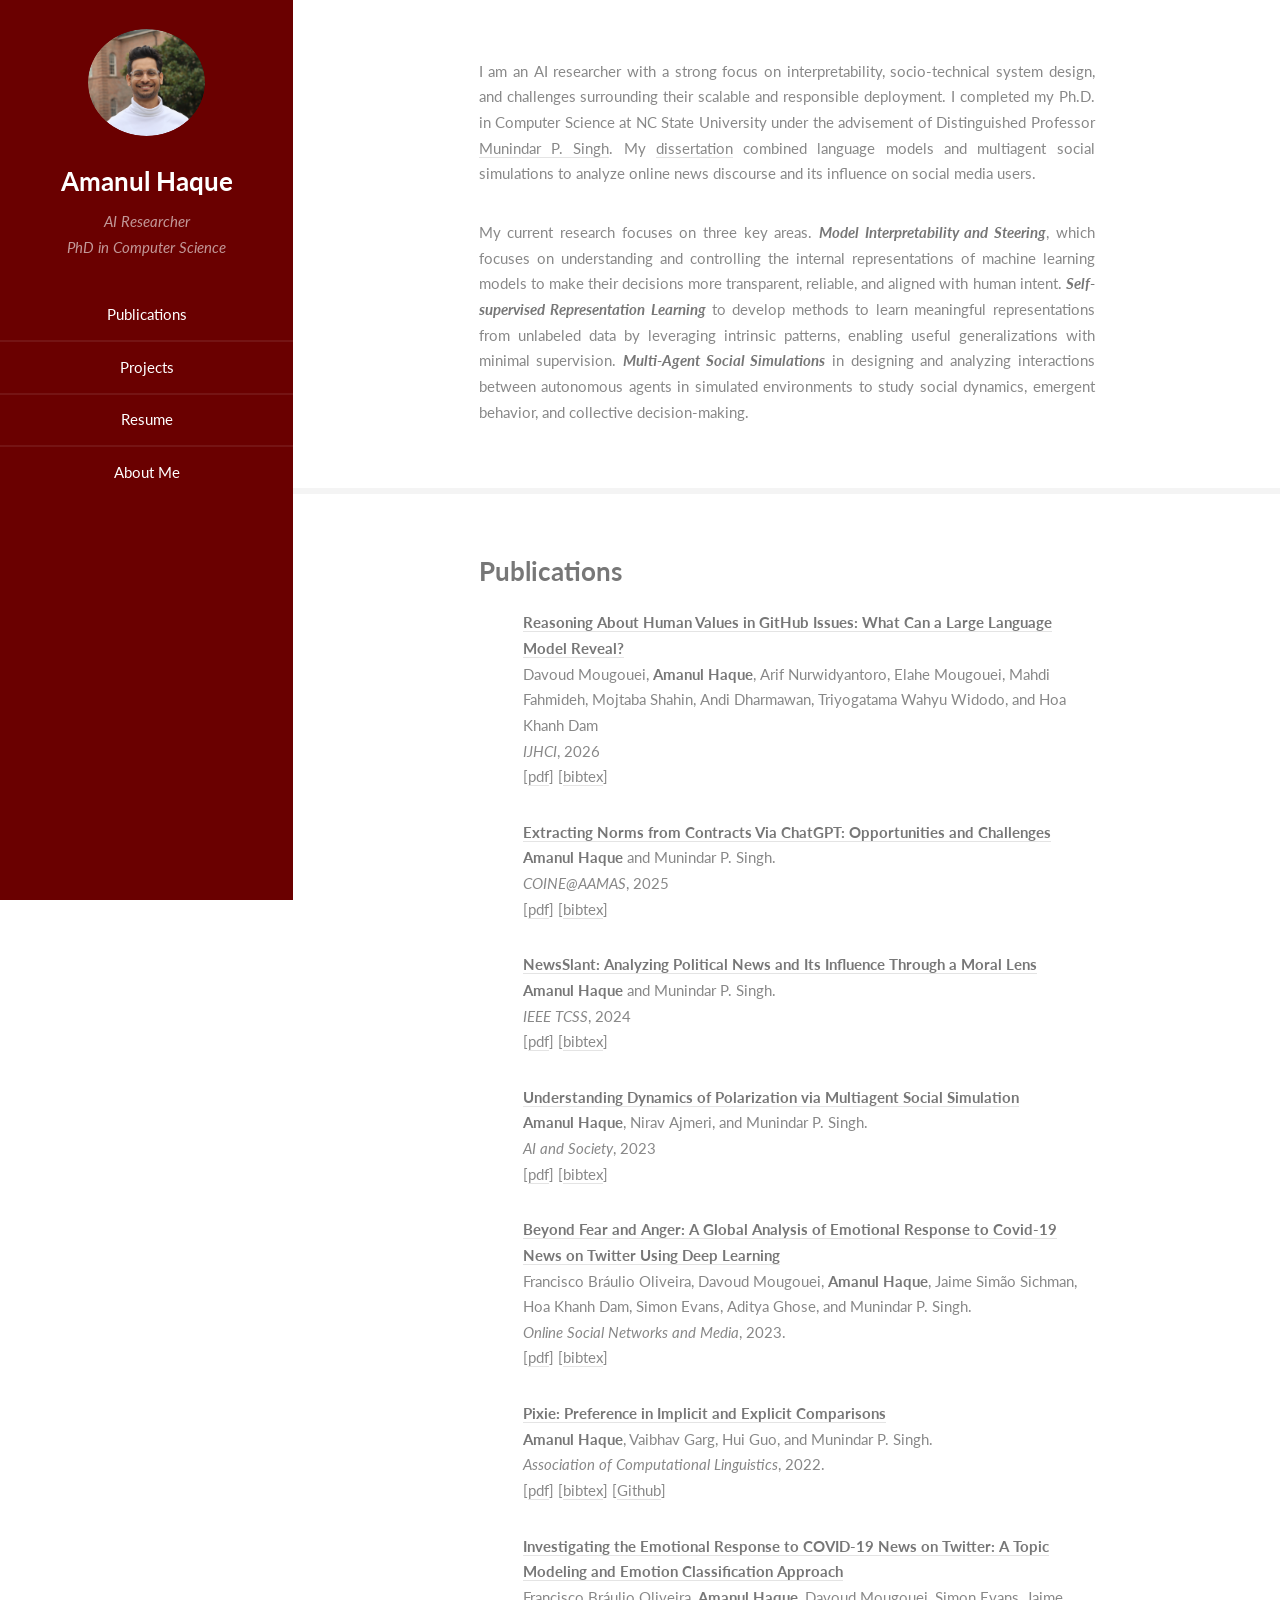
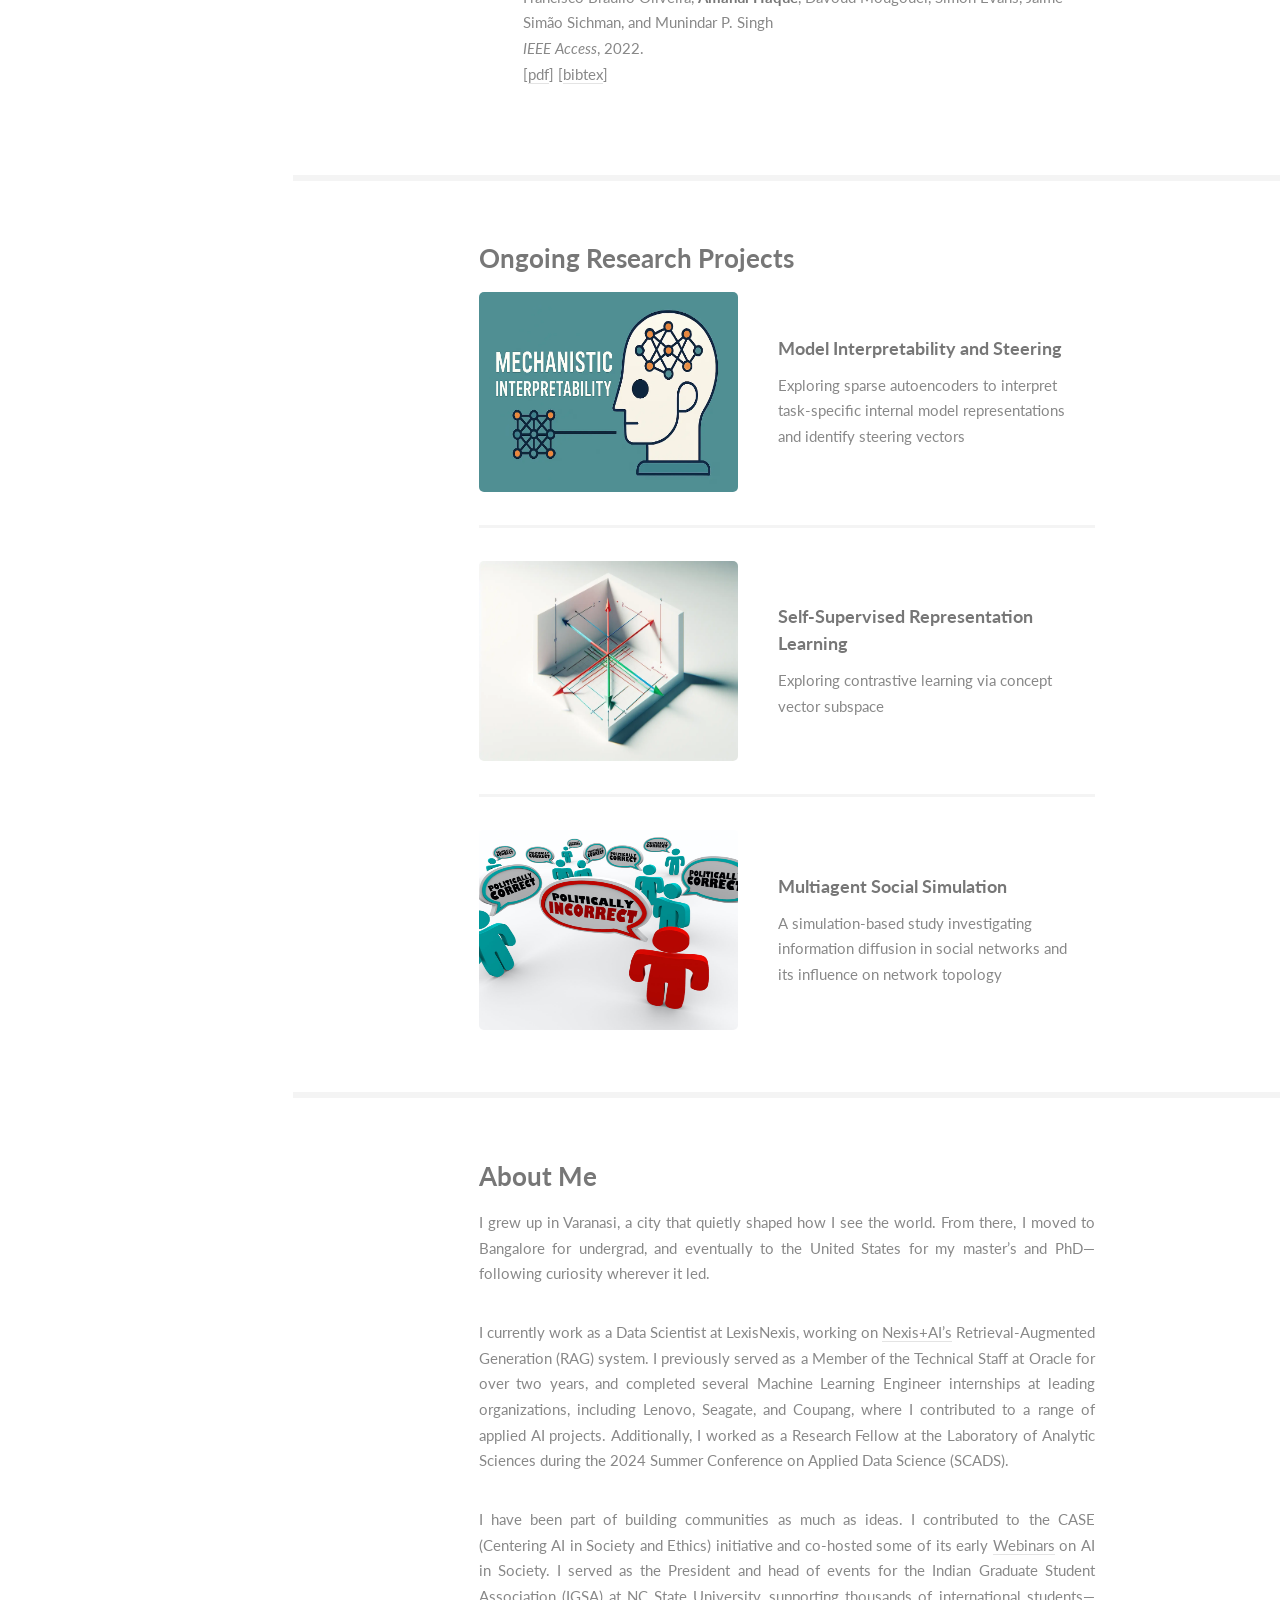
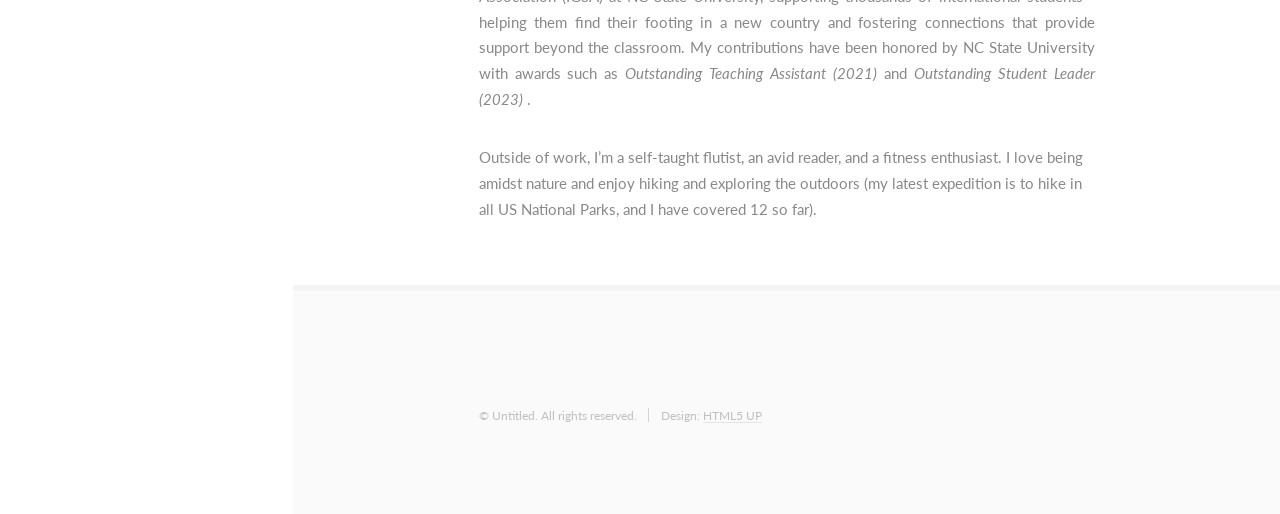
==== index.html @ 48d35026 "Update index.html" ====
<!DOCTYPE HTML>
<!--
	Read Only by HTML5 UP
	html5up.net | @ajlkn
	Free for personal and commercial use under the CCA 3.0 license (html5up.net/license)
-->
<html>
	<head>
		<title>Amanul Haque</title>
		<meta charset="utf-8" />
		<meta name="viewport" content="width=device-width, initial-scale=1" />
		<!-- Font Awesome for icons -->
		<!--[if lte IE 8]><script src="assets/js/ie/html5shiv.js"></script><![endif]-->
		<link rel="stylesheet" href="styles/main.css" />
		
		<!--[if lte IE 8]><link rel="stylesheet" href="assets/css/ie8.css" /><![endif]-->
		<!-- Global Site Tag (gtag.js) - Google Analytics -->
		<script async src="https://www.googletagmanager.com/gtag/js?id=UA-106821624-1"></script>
		<script>
		  window.dataLayer = window.dataLayer || [];
		  function gtag(){dataLayer.push(arguments)};
		  gtag('js', new Date());

		  gtag('config', 'UA-106821624-1');
		</script>
	</head>
	<body>

		<!-- Header -->
			<section id="header">
				<header>
					<span class="image avatar"><img src="./images/Amanul.png" alt=""/></span>
					<h1 id="logo"><a href="#">Amanul Haque</a></h1>
					<p>AI Researcher</br>PhD in Computer Science</p>
				</header>
				<nav id="nav">
					<ul>
						<!-- <li><a href="#pubs">research_interests</a></li> -->
						<li><a href="#pubs">Publications</a></li>
						<li><a href="#projects">Projects</a></li>
						<li><a href="files/Amanul_Haque_Resume.pdf">Resume</a></li>
						<li><a href="#about">About Me</a></li>
					</ul>
				</nav>
				<footer>
					<ul class="icons">
						<!-- <li><a href="#" class="icon fa-twitter"><span class="label">Twitter</span></a></li>
						<li><a href="#" class="icon fa-facebook"><span class="label">Facebook</span></a></li> -->
						<li><a href="https://www.linkedin.com/in/amanul-haque" class="icon fa-linkedin-square" target="_blank"><span class="label">LinkedIn</span></a></li>
						<li><a href="https://github.com/ahaque2" class="icon fa-github" target="_blank"><span class="label">Github</span></a></li>
						<li><a href="mailto:amanul.003@gmail.com" class="icon fa-envelope"><span class="label">Email</span></a></li>
					</ul>
				</footer>
			</section>

		<!-- Wrapper -->
			<div id="wrapper">

				<!-- Main -->
					<div id="main">
						<!-- about -->
							<section id="research_interests">
								<div class="container">
									<p style="text-align: justify;"> I am an AI researcher with a strong focus on interpretability, socio-technical system design, 
										and challenges surrounding their scalable and responsible deployment. I completed my Ph.D. in Computer Science at NC State University under the advisement of Distinguished Professor <a href="https://www.csc2.ncsu.edu/faculty/mpsingh/" target="_blank"> Munindar P. Singh</a>.
										My <a href='https://www.proquest.com/openview/dbba80de1675ed70fa21ac1cbde3060d/1?pq-origsite=gscholar&cbl=18750&diss=y'>dissertation</a> combined language models and multiagent social simulations to analyze online news discourse and its influence on social media users.

									</p>
									
									<p style="text-align: justify;">
										My current research focuses on three key areas.
										<em><b>Model Interpretability and Steering</b></em>, which focuses on understanding and controlling the internal representations of machine learning models to make their decisions more transparent, reliable, and aligned with human intent.
										<em><b>Self-supervised Representation Learning</b></em> to develop methods to learn meaningful representations from unlabeled data by leveraging intrinsic patterns, enabling useful generalizations with minimal supervision.
										<em><b>Multi-Agent Social Simulations</b></em> in designing and analyzing interactions between autonomous agents in simulated environments to study social dynamics, emergent behavior, and collective decision-making.
									</p>
							        
										<!-- 
									<p style="text-align: justify;"> 										
										I completed my Ph.D in 2025 from the Computer Science department at NC State University. 
									</p> -->
									
								</div>
							</section>

						<!-- pubs -->
							<section id="pubs">
								<div class="container">
									<h3>Publications</h3>
									<ul class="feature-icons">

								<li class="icon fa-file-text-o">
											<strong><a href="https://www.tandfonline.com/doi/abs/10.1080/10447318.2025.2594137" target="_blank">Reasoning About Human Values in GitHub Issues: What Can a Large Language Model Reveal?</a></strong>
						                    <br>
						                    Davoud Mougouei, <b>Amanul Haque</b>, Arif Nurwidyantoro, Elahe Mougouei, Mahdi Fahmideh, Mojtaba Shahin, Andi Dharmawan, Triyogatama Wahyu Widodo, and Hoa Khanh Dam
						                    <br>
						                    <em>IJHCI</em>, 2026
						                    <br>
						                    [<a href="#" target="_blank">pdf</a>]
						                    [<a href="#" target="_blank">bibtex</a>]
						                    <br>
						                </li>

								<li class="icon fa-file-text-o">
											<strong><a href="https://arxiv.org/abs/2404.02269" target="_blank">Extracting Norms from Contracts Via ChatGPT: Opportunities and Challenges</a></strong>
						                    <br>
						                    <b>Amanul Haque</b> and Munindar P. Singh.
						                    <br>
						                    <em>COINE@AAMAS</em>, 2025
						                    <br>
						                    [<a href="Papers/COINE2024/Extracting Norms from Contracts Via ChatGPT- Opportunities and Challenges.pdf" target="_blank">pdf</a>]
						                    [<a href="Papers/COINE2024/extracting_norms.bib" target="_blank">bibtex</a>]
						                    <br>
						                </li>

								<li class="icon fa-file-text-o">
											<strong><a href="https://ieeexplore.ieee.org/abstract/document/10379491" target="_blank">NewsSlant: Analyzing Political News and Its Influence Through a Moral Lens</a></strong>
						                    <br>
						                    <b>Amanul Haque</b> and Munindar P. Singh.
						                    <br>
						                    <em>IEEE TCSS</em>, 2024
						                    <br>
						                    [<a href="Papers/IEEE-TCSS/NewsSlant__Analyzing_Political_News_and_Its_Influence_Through_a_Moral_Lens.pdf" target="_blank">pdf</a>]
						                    [<a href="Papers/IEEE-TCSS/newsslant.bib" target="_blank">bibtex</a>]
						                    <br>
						                </li>
									
										<li class="icon fa-file-text-o">
											<strong><a href="https://link.springer.com/article/10.1007/s00146-022-01626-5" target="_blank">Understanding Dynamics of Polarization via Multiagent Social Simulation</a></strong>
						                    <br>
						                    <b>Amanul Haque</b>, Nirav Ajmeri, and Munindar P. Singh.
						                    <br>
						                    <em>AI and Society</em>, 2023
						                    <br>
						                    [<a href="Papers/AIS2023/haque_et_al_2023_ai_and_soc_understanding_polarization_via_social_sim.pdf" target="_blank">pdf</a>]
						                    [<a href="Papers/AIS2023/understanding_pol.bib" target="_blank">bibtex</a>]
						                    <br>
						                </li>

									<li class="icon fa-file-text-o">
											<strong><a href="https://www.sciencedirect.com/science/article/pii/S2468696423000125" target="_blank">Beyond Fear and Anger: A Global Analysis of Emotional Response to Covid-19 News on Twitter Using Deep Learning</a></strong>
						                    <br>
						                    Francisco Bráulio Oliveira, Davoud Mougouei, <b>Amanul Haque</b>, Jaime Simão Sichman, Hoa Khanh Dam, Simon Evans, Aditya Ghose, and Munindar P. Singh.
						                    <br>
						                    <em>Online Social Networks and Media</em>, 2023.
						                    <br>
						                    [<a href="Papers/OSNM2023//Beyond Fear and Anger - A Global Analysis of Emotional Response to Covid-19 News on Twitter.pdf" target="_blank">pdf</a>]
						                    [<a href="Papers/OSNM2023/bibtex_beyond_fear_and_anger_Haque_et_al.bib" target="_blank">bibtex</a>]
						                    <br>
						                </li>

										<li class="icon fa-file-text-o">
											<strong><a href="https://aclanthology.org/2022.acl-short.13/" target="_blank">Pixie: Preference in Implicit and Explicit Comparisons</a></strong>
						                    <br>
						                    <b>Amanul Haque</b>, Vaibhav Garg, Hui Guo, and Munindar P. Singh.
						                    <br>
						                    <em>Association of Computational Linguistics</em>, 2022.
						                    <br>
						                    [<a href="Papers/ACL2022/Pixie_ACL_2022_short_paper_haque_et_al.pdf" target="_blank">pdf</a>]
						                    [<a href="Papers/ACL2022/pixie_haque_et_al.bib" target="_blank">bibtex</a>]
						                    [<a href="https://github.com/ahaque2/Pixie" target="_blank">Github</a>]
						                    <br>
						                </li>
									
									<li class="icon fa-file-text-o">
											<strong><a href="https://ieeexplore.ieee.org/abstract/document/9709267" target="_blank">Investigating the Emotional Response to COVID-19 News on Twitter: A Topic Modeling and Emotion Classification Approach</a></strong>
						                    <br>
						                    Francisco Bráulio Oliveira, <b>Amanul Haque</b>, Davoud Mougouei, Simon Evans, Jaime Simão Sichman, and Munindar P. Singh
						                    <br>
						                    <em>IEEE Access</em>, 2022.
						                    <br>
						                    [<a href="Papers/IEEE_access2022/Investigating the Emotional Response to COVID-19 News on Twitter - A Topic Modeling and Emotion Classification Approach.pdf" target="_blank">pdf</a>]
						                    [<a href="Papers/IEEE_access2022/ieee_access_2022.bib" target="_blank">bibtex</a>]
						                    <br>
						                </li>
									
									</ul>
								</div>
							</section>

<!-- <!-- 						<!-- projects -->
							<section id="projects">
								<div class="container">
									<h3>Ongoing Research Projects</h3>
									<div class="features">

										<article>
											<a href="#" class="image"><img src="images/mech_interp.webp" alt="" width="100" height="200"/></a>
											<div class="inner">
												<h4><a href="#" target="_blank">Model Interpretability and Steering</a></h4>
												<p> Exploring sparse autoencoders to interpret task-specific internal model representations and identify steering vectors   
												<br>
												<be>
<!-- 								                    	[<a href="Resources/SketchGAN/sketch-image-translation.pdf" target="_blank">pdf</a>] -->
<!-- 										    	[<a href="Resources/SketchGAN/sketchganslides.pdf" target="_blank">slides</a>]  -->
<!-- 							                            	[<a href="images/sketchgan.png" target="_blank">examples</a>] -->
												</p>
											</div>
										</article>

										<article>
											<a href="#" class="image"><img src="images/vector_subspace.webp" alt="" width="100" height="200"/></a>
											<div class="inner">
												<h4><a href="https://globalaffects.org/" target="_blank">Self-Supervised Representation Learning</a></h4>
												<p> Exploring contrastive learning via concept vector subspace 
												<br>
												<be>
<!-- 								                    	[<a href="Resources/SketchGAN/sketch-image-translation.pdf" target="_blank">pdf</a>] -->
<!-- 										    	[<a href="Resources/SketchGAN/sketchganslides.pdf" target="_blank">slides</a>]  -->
<!-- 							                            	[<a href="images/sketchgan.png" target="_blank">examples</a>] -->
												</p>
											</div>
										</article>
										
										<article>
											<a href="#" class="image"><img src="images/PoliticalCorrectness.jpeg" alt="" width="100" height="200"/></a>
											<div class="inner">
												<h4><a href="#" target="_blank">Multiagent Social Simulation</a></h4>
												<p> A simulation-based study investigating information diffusion in social networks and its influence on network topology
												<br>
												<be>
<!-- 								                    	[<a href="Resources/SketchGAN/sketch-image-translation.pdf" target="_blank">pdf</a>] -->
<!-- 										    	[<a href="Resources/SketchGAN/sketchganslides.pdf" target="_blank">slides</a>]  -->
<!-- 							                            	[<a href="images/sketchgan.png" target="_blank">examples</a>] -->
												</p>
											</div>
										</article>
										<!-- <article>
											<a href="#" class="image"><img src="images/news_slant.png" alt="" width="100" height="200"/></a>
											<div class="inner">
												<h4><a href="#" target="_blank">War or Peace Journalism</a></h4>
												<p>  The project aims to produce computational models to differentiate war and peace journalism. We apply contrastive learning using Siamese network training on LLMs
												<br>
												<be>
<!-- 								                    	[<a href="Resources/SketchGAN/sketch-image-translation.pdf" target="_blank">pdf</a>] -->
<!-- 										    	[<a href="Resources/SketchGAN/sketchganslides.pdf" target="_blank">slides</a>]  -->
<!-- 							                            	[<a href="images/sketchgan.png" target="_blank">examples</a>] -->
												<!-- </p>
											</div>
										</article> -->
										
									</div>
								</div>
							</section>
						
						<!-- bio -->
							<section id="bio">
								<div class="container">
									<h3>About Me</h3>
									
									<p style="text-align: justify;">
									I grew up in Varanasi, a city that quietly shaped how I see the world. From there, I moved to Bangalore for undergrad, and eventually to the United States for my master’s and PhD—following curiosity wherever it led.
									</p>

									<p style="text-align: justify;">
											I currently work as a Data Scientist at LexisNexis, working on <a href='https://www.lexisnexis.com/en-int/products/nexis-plus-ai'>Nexis+AI’s</a> Retrieval-Augmented Generation (RAG) system.
											I previously served as a Member of the Technical Staff at Oracle for over two years, and completed several Machine Learning Engineer internships at leading organizations, including Lenovo, Seagate, and Coupang, where I contributed to a range of applied AI projects.
										Additionally, I worked as a Research Fellow at the Laboratory of Analytic Sciences during the 2024 Summer Conference on Applied Data Science (SCADS).
									</p>

									<p style="text-align: justify;">
										I have been part of building communities as much as ideas. I contributed to the CASE (Centering AI in Society and Ethics) initiative and 
										co-hosted some of its early  <a href='https://www.youtube.com/@ncsuaiinsociety9772'>Webinars</a> on AI in Society. 
										I served as the President and head of events for the Indian Graduate Student Association (IGSA) at NC State University, 
										supporting thousands of international students—helping them find their footing in a new country and fostering connections that provide support beyond the classroom.
										My contributions have been honored by NC State University with awards such as  <em> Outstanding Teaching Assistant (2021) </em> and <em> Outstanding Student Leader (2023) </em>.
									</p>
									
									<p>
										Outside of work, I’m a self-taught flutist, an avid reader, and a fitness enthusiast. 
										I love being amidst nature and enjoy hiking and exploring the outdoors (my latest expedition is to hike in all US National Parks, and I have covered 12 so far).  </p>
								</div>
							</section
					</div>



				
				<!-- Footer -->
					<section id="footer">
						<div class="container">
							<ul class="copyright">
								<li>&copy; Untitled. All rights reserved.</li><li>Design: <a href="https://html5up.net">HTML5 UP</a></li>
							</ul>
						</div>
					</section>

			</div>

		<!-- Scripts -->
			<script src="assets/js/jquery.min.js"></script>
			<script src="assets/js/jquery.scrollzer.min.js"></script>
			<script src="assets/js/jquery.scrolly.min.js"></script>
			<script src="assets/js/skel.min.js"></script>
			<script src="assets/js/util.js"></script>
			<!--[if lte IE 8]><script src="assets/js/ie/respond.min.js"></script><![endif]-->
			<script src="assets/js/main.js"></script>

	</body>
</html>
---- styles/main.css ----
@import url("font-awesome.min.css");
@import url("https://fonts.googleapis.com/css?family=Lato:400,400italic,700,700italic|Source+Code+Pro:400");

/*
	Read Only by HTML5 UP
	html5up.net | @ajlkn
	Free for personal and commercial use under the CCA 3.0 license (html5up.net/license)
*/

/* Reset */
:root {
  --color1: #6a0000;
  --color2: #c29898;
  --color3: #a26161;
  --color4: #751414;
  --color5: #5c0000;
}
/*
  --color1: #008d07;
  --color2: #d1f1e9;
  --color3: #b6e9dc;
  --color4: #5ed0b1;
  --color5: #39c29d;
  --color6: #5ccfb0;*/


	html, body, div, span, applet, object, iframe, h1, h2, h3, h4, h5, h6, p, blockquote, pre, a, abbr, acronym, address, big, cite, code, del, dfn, em, img, ins, kbd, q, s, samp, small, strike, strong, sub, sup, tt, var, b, u, i, center, dl, dt, dd, ol, ul, li, fieldset, form, label, legend, table, caption, tbody, tfoot, thead, tr, th, td, article, aside, canvas, details, embed, figure, figcaption, footer, header, hgroup, menu, nav, output, ruby, section, summary, time, mark, audio, video {
		margin: 0;
		padding: 0;
		border: 0;
		font-size: 100%;
		font: inherit;
		vertical-align: baseline;
	}

	article, aside, details, figcaption, figure, footer, header, hgroup, menu, nav, section {
		display: block;
	}

	body {
		line-height: 1;
	}

	ol, ul {
		list-style: none;
	}

	blockquote, q {
		quotes: none;
	}

	blockquote:before, blockquote:after, q:before, q:after {
		content: '';
		content: none;
	}

	table {
		border-collapse: collapse;
		border-spacing: 0;
	}

	body {
		-webkit-text-size-adjust: none;
	}

/* Box Model */

	*, *:before, *:after {
		-moz-box-sizing: border-box;
		-webkit-box-sizing: border-box;
		box-sizing: border-box;
	}

/* Containers */

	.container {
		margin-left: auto;
		margin-right: auto;
	}

	.container.\31 25\25 {
		width: 100%;
		max-width: 56.25em;
		min-width: 45em;
	}

	.container.\37 5\25 {
		width: 33.75em;
	}

	.container.\35 0\25 {
		width: 22.5em;
	}

	.container.\32 5\25 {
		width: 11.25em;
	}

	.container {
		width: 45em;
	}

	@media screen and (max-width: 1680px) {

		.container.\31 25\25 {
			width: 100%;
			max-width: 56.25em;
			min-width: 45em;
		}

		.container.\37 5\25 {
			width: 33.75em;
		}

		.container.\35 0\25 {
			width: 22.5em;
		}

		.container.\32 5\25 {
			width: 11.25em;
		}

		.container {
			width: 45em;
		}

	}

	@media screen and (max-width: 1280px) {

		.container.\31 25\25 {
			width: 100%;
			max-width: 52.5em;
			min-width: 42em;
		}

		.container.\37 5\25 {
			width: 31.5em;
		}

		.container.\35 0\25 {
			width: 21em;
		}

		.container.\32 5\25 {
			width: 10.5em;
		}

		.container {
			width: 42em;
		}

	}

	@media screen and (max-width: 1024px) {

		.container.\31 25\25 {
			width: 100%;
			max-width: 106.25%;
			min-width: 85%;
		}

		.container.\37 5\25 {
			width: 63.75%;
		}

		.container.\35 0\25 {
			width: 42.5%;
		}

		.container.\32 5\25 {
			width: 21.25%;
		}

		.container {
			width: 85% !important;
		}

	}

	@media screen and (max-width: 736px) {

		.container.\31 25\25 {
			width: 100%;
			max-width: 112.5%;
			min-width: 90%;
		}

		.container.\37 5\25 {
			width: 67.5%;
		}

		.container.\35 0\25 {
			width: 45%;
		}

		.container.\32 5\25 {
			width: 22.5%;
		}

		.container {
			width: 90% !important;
		}

	}

	@media screen and (max-width: 480px) {

		.container.\31 25\25 {
			width: 100%;
			max-width: 112.5%;
			min-width: 90%;
		}

		.container.\37 5\25 {
			width: 67.5%;
		}

		.container.\35 0\25 {
			width: 45%;
		}

		.container.\32 5\25 {
			width: 22.5%;
		}

		.container {
			width: 90% !important;
		}

	}

/* Grid */

	.row {
		border-bottom: solid 1px transparent;
		-moz-box-sizing: border-box;
		-webkit-box-sizing: border-box;
		box-sizing: border-box;
	}

	.row > * {
		float: left;
		-moz-box-sizing: border-box;
		-webkit-box-sizing: border-box;
		box-sizing: border-box;
	}

	.row:after, .row:before {
		content: '';
		display: block;
		clear: both;
		height: 0;
	}

	.row.uniform > * > :first-child {
		margin-top: 0;
	}

	.row.uniform > * > :last-child {
		margin-bottom: 0;
	}

	.row.\30 \25 > * {
		padding: 0 0 0 0em;
	}

	.row.\30 \25 {
		margin: 0 0 -1px 0em;
	}

	.row.uniform.\30 \25 > * {
		padding: 0em 0 0 0em;
	}

	.row.uniform.\30 \25 {
		margin: 0em 0 -1px 0em;
	}

	.row > * {
		padding: 0 0 0 2em;
	}

	.row {
		margin: 0 0 -1px -2em;
	}

	.row.uniform > * {
		padding: 2em 0 0 2em;
	}

	.row.uniform {
		margin: -2em 0 -1px -2em;
	}

	.row.\32 00\25 > * {
		padding: 0 0 0 4em;
	}

	.row.\32 00\25 {
		margin: 0 0 -1px -4em;
	}

	.row.uniform.\32 00\25 > * {
		padding: 4em 0 0 4em;
	}

	.row.uniform.\32 00\25 {
		margin: -4em 0 -1px -4em;
	}

	.row.\31 50\25 > * {
		padding: 0 0 0 3em;
	}

	.row.\31 50\25 {
		margin: 0 0 -1px -3em;
	}

	.row.uniform.\31 50\25 > * {
		padding: 3em 0 0 3em;
	}

	.row.uniform.\31 50\25 {
		margin: -3em 0 -1px -3em;
	}

	.row.\35 0\25 > * {
		padding: 0 0 0 1em;
	}

	.row.\35 0\25 {
		margin: 0 0 -1px -1em;
	}

	.row.uniform.\35 0\25 > * {
		padding: 1em 0 0 1em;
	}

	.row.uniform.\35 0\25 {
		margin: -1em 0 -1px -1em;
	}

	.row.\32 5\25 > * {
		padding: 0 0 0 0.5em;
	}

	.row.\32 5\25 {
		margin: 0 0 -1px -0.5em;
	}

	.row.uniform.\32 5\25 > * {
		padding: 0.5em 0 0 0.5em;
	}

	.row.uniform.\32 5\25 {
		margin: -0.5em 0 -1px -0.5em;
	}

	.\31 2u, .\31 2u\24 {
		width: 100%;
		clear: none;
		margin-left: 0;
	}

	.\31 1u, .\31 1u\24 {
		width: 91.6666666667%;
		clear: none;
		margin-left: 0;
	}

	.\31 0u, .\31 0u\24 {
		width: 83.3333333333%;
		clear: none;
		margin-left: 0;
	}

	.\39 u, .\39 u\24 {
		width: 75%;
		clear: none;
		margin-left: 0;
	}

	.\38 u, .\38 u\24 {
		width: 66.6666666667%;
		clear: none;
		margin-left: 0;
	}

	.\37 u, .\37 u\24 {
		width: 58.3333333333%;
		clear: none;
		margin-left: 0;
	}

	.\36 u, .\36 u\24 {
		width: 50%;
		clear: none;
		margin-left: 0;
	}

	.\35 u, .\35 u\24 {
		width: 41.6666666667%;
		clear: none;
		margin-left: 0;
	}

	.\34 u, .\34 u\24 {
		width: 33.3333333333%;
		clear: none;
		margin-left: 0;
	}

	.\33 u, .\33 u\24 {
		width: 25%;
		clear: none;
		margin-left: 0;
	}

	.\32 u, .\32 u\24 {
		width: 16.6666666667%;
		clear: none;
		margin-left: 0;
	}

	.\31 u, .\31 u\24 {
		width: 8.3333333333%;
		clear: none;
		margin-left: 0;
	}

	.\31 2u\24 + *,
	.\31 1u\24 + *,
	.\31 0u\24 + *,
	.\39 u\24 + *,
	.\38 u\24 + *,
	.\37 u\24 + *,
	.\36 u\24 + *,
	.\35 u\24 + *,
	.\34 u\24 + *,
	.\33 u\24 + *,
	.\32 u\24 + *,
	.\31 u\24 + * {
		clear: left;
	}

	.\-11u {
		margin-left: 91.66667%;
	}

	.\-10u {
		margin-left: 83.33333%;
	}

	.\-9u {
		margin-left: 75%;
	}

	.\-8u {
		margin-left: 66.66667%;
	}

	.\-7u {
		margin-left: 58.33333%;
	}

	.\-6u {
		margin-left: 50%;
	}

	.\-5u {
		margin-left: 41.66667%;
	}

	.\-4u {
		margin-left: 33.33333%;
	}

	.\-3u {
		margin-left: 25%;
	}

	.\-2u {
		margin-left: 16.66667%;
	}

	.\-1u {
		margin-left: 8.33333%;
	}

	@media screen and (max-width: 1680px) {

		.row > * {
			padding: 0 0 0 2em;
		}

		.row {
			margin: 0 0 -1px -2em;
		}

		.row.uniform > * {
			padding: 2em 0 0 2em;
		}

		.row.uniform {
			margin: -2em 0 -1px -2em;
		}

		.row.\32 00\25 > * {
			padding: 0 0 0 4em;
		}

		.row.\32 00\25 {
			margin: 0 0 -1px -4em;
		}

		.row.uniform.\32 00\25 > * {
			padding: 4em 0 0 4em;
		}

		.row.uniform.\32 00\25 {
			margin: -4em 0 -1px -4em;
		}

		.row.\31 50\25 > * {
			padding: 0 0 0 3em;
		}

		.row.\31 50\25 {
			margin: 0 0 -1px -3em;
		}

		.row.uniform.\31 50\25 > * {
			padding: 3em 0 0 3em;
		}

		.row.uniform.\31 50\25 {
			margin: -3em 0 -1px -3em;
		}

		.row.\35 0\25 > * {
			padding: 0 0 0 1em;
		}

		.row.\35 0\25 {
			margin: 0 0 -1px -1em;
		}

		.row.uniform.\35 0\25 > * {
			padding: 1em 0 0 1em;
		}

		.row.uniform.\35 0\25 {
			margin: -1em 0 -1px -1em;
		}

		.row.\32 5\25 > * {
			padding: 0 0 0 0.5em;
		}

		.row.\32 5\25 {
			margin: 0 0 -1px -0.5em;
		}

		.row.uniform.\32 5\25 > * {
			padding: 0.5em 0 0 0.5em;
		}

		.row.uniform.\32 5\25 {
			margin: -0.5em 0 -1px -0.5em;
		}

		.\31 2u\28xlarge\29, .\31 2u\24\28xlarge\29 {
			width: 100%;
			clear: none;
			margin-left: 0;
		}

		.\31 1u\28xlarge\29, .\31 1u\24\28xlarge\29 {
			width: 91.6666666667%;
			clear: none;
			margin-left: 0;
		}

		.\31 0u\28xlarge\29, .\31 0u\24\28xlarge\29 {
			width: 83.3333333333%;
			clear: none;
			margin-left: 0;
		}

		.\39 u\28xlarge\29, .\39 u\24\28xlarge\29 {
			width: 75%;
			clear: none;
			margin-left: 0;
		}

		.\38 u\28xlarge\29, .\38 u\24\28xlarge\29 {
			width: 66.6666666667%;
			clear: none;
			margin-left: 0;
		}

		.\37 u\28xlarge\29, .\37 u\24\28xlarge\29 {
			width: 58.3333333333%;
			clear: none;
			margin-left: 0;
		}

		.\36 u\28xlarge\29, .\36 u\24\28xlarge\29 {
			width: 50%;
			clear: none;
			margin-left: 0;
		}

		.\35 u\28xlarge\29, .\35 u\24\28xlarge\29 {
			width: 41.6666666667%;
			clear: none;
			margin-left: 0;
		}

		.\34 u\28xlarge\29, .\34 u\24\28xlarge\29 {
			width: 33.3333333333%;
			clear: none;
			margin-left: 0;
		}

		.\33 u\28xlarge\29, .\33 u\24\28xlarge\29 {
			width: 25%;
			clear: none;
			margin-left: 0;
		}

		.\32 u\28xlarge\29, .\32 u\24\28xlarge\29 {
			width: 16.6666666667%;
			clear: none;
			margin-left: 0;
		}

		.\31 u\28xlarge\29, .\31 u\24\28xlarge\29 {
			width: 8.3333333333%;
			clear: none;
			margin-left: 0;
		}

		.\31 2u\24\28xlarge\29 + *,
		.\31 1u\24\28xlarge\29 + *,
		.\31 0u\24\28xlarge\29 + *,
		.\39 u\24\28xlarge\29 + *,
		.\38 u\24\28xlarge\29 + *,
		.\37 u\24\28xlarge\29 + *,
		.\36 u\24\28xlarge\29 + *,
		.\35 u\24\28xlarge\29 + *,
		.\34 u\24\28xlarge\29 + *,
		.\33 u\24\28xlarge\29 + *,
		.\32 u\24\28xlarge\29 + *,
		.\31 u\24\28xlarge\29 + * {
			clear: left;
		}

		.\-11u\28xlarge\29 {
			margin-left: 91.66667%;
		}

		.\-10u\28xlarge\29 {
			margin-left: 83.33333%;
		}

		.\-9u\28xlarge\29 {
			margin-left: 75%;
		}

		.\-8u\28xlarge\29 {
			margin-left: 66.66667%;
		}

		.\-7u\28xlarge\29 {
			margin-left: 58.33333%;
		}

		.\-6u\28xlarge\29 {
			margin-left: 50%;
		}

		.\-5u\28xlarge\29 {
			margin-left: 41.66667%;
		}

		.\-4u\28xlarge\29 {
			margin-left: 33.33333%;
		}

		.\-3u\28xlarge\29 {
			margin-left: 25%;
		}

		.\-2u\28xlarge\29 {
			margin-left: 16.66667%;
		}

		.\-1u\28xlarge\29 {
			margin-left: 8.33333%;
		}

	}

	@media screen and (max-width: 1280px) {

		.row > * {
			padding: 0 0 0 1.5em;
		}

		.row {
			margin: 0 0 -1px -1.5em;
		}

		.row.uniform > * {
			padding: 1.5em 0 0 1.5em;
		}

		.row.uniform {
			margin: -1.5em 0 -1px -1.5em;
		}

		.row.\32 00\25 > * {
			padding: 0 0 0 3em;
		}

		.row.\32 00\25 {
			margin: 0 0 -1px -3em;
		}

		.row.uniform.\32 00\25 > * {
			padding: 3em 0 0 3em;
		}

		.row.uniform.\32 00\25 {
			margin: -3em 0 -1px -3em;
		}

		.row.\31 50\25 > * {
			padding: 0 0 0 2.25em;
		}

		.row.\31 50\25 {
			margin: 0 0 -1px -2.25em;
		}

		.row.uniform.\31 50\25 > * {
			padding: 2.25em 0 0 2.25em;
		}

		.row.uniform.\31 50\25 {
			margin: -2.25em 0 -1px -2.25em;
		}

		.row.\35 0\25 > * {
			padding: 0 0 0 0.75em;
		}

		.row.\35 0\25 {
			margin: 0 0 -1px -0.75em;
		}

		.row.uniform.\35 0\25 > * {
			padding: 0.75em 0 0 0.75em;
		}

		.row.uniform.\35 0\25 {
			margin: -0.75em 0 -1px -0.75em;
		}

		.row.\32 5\25 > * {
			padding: 0 0 0 0.375em;
		}

		.row.\32 5\25 {
			margin: 0 0 -1px -0.375em;
		}

		.row.uniform.\32 5\25 > * {
			padding: 0.375em 0 0 0.375em;
		}

		.row.uniform.\32 5\25 {
			margin: -0.375em 0 -1px -0.375em;
		}

		.\31 2u\28large\29, .\31 2u\24\28large\29 {
			width: 100%;
			clear: none;
			margin-left: 0;
		}

		.\31 1u\28large\29, .\31 1u\24\28large\29 {
			width: 91.6666666667%;
			clear: none;
			margin-left: 0;
		}

		.\31 0u\28large\29, .\31 0u\24\28large\29 {
			width: 83.3333333333%;
			clear: none;
			margin-left: 0;
		}

		.\39 u\28large\29, .\39 u\24\28large\29 {
			width: 75%;
			clear: none;
			margin-left: 0;
		}

		.\38 u\28large\29, .\38 u\24\28large\29 {
			width: 66.6666666667%;
			clear: none;
			margin-left: 0;
		}

		.\37 u\28large\29, .\37 u\24\28large\29 {
			width: 58.3333333333%;
			clear: none;
			margin-left: 0;
		}

		.\36 u\28large\29, .\36 u\24\28large\29 {
			width: 50%;
			clear: none;
			margin-left: 0;
		}

		.\35 u\28large\29, .\35 u\24\28large\29 {
			width: 41.6666666667%;
			clear: none;
			margin-left: 0;
		}

		.\34 u\28large\29, .\34 u\24\28large\29 {
			width: 33.3333333333%;
			clear: none;
			margin-left: 0;
		}

		.\33 u\28large\29, .\33 u\24\28large\29 {
			width: 25%;
			clear: none;
			margin-left: 0;
		}

		.\32 u\28large\29, .\32 u\24\28large\29 {
			width: 16.6666666667%;
			clear: none;
			margin-left: 0;
		}

		.\31 u\28large\29, .\31 u\24\28large\29 {
			width: 8.3333333333%;
			clear: none;
			margin-left: 0;
		}

		.\31 2u\24\28large\29 + *,
		.\31 1u\24\28large\29 + *,
		.\31 0u\24\28large\29 + *,
		.\39 u\24\28large\29 + *,
		.\38 u\24\28large\29 + *,
		.\37 u\24\28large\29 + *,
		.\36 u\24\28large\29 + *,
		.\35 u\24\28large\29 + *,
		.\34 u\24\28large\29 + *,
		.\33 u\24\28large\29 + *,
		.\32 u\24\28large\29 + *,
		.\31 u\24\28large\29 + * {
			clear: left;
		}

		.\-11u\28large\29 {
			margin-left: 91.66667%;
		}

		.\-10u\28large\29 {
			margin-left: 83.33333%;
		}

		.\-9u\28large\29 {
			margin-left: 75%;
		}

		.\-8u\28large\29 {
			margin-left: 66.66667%;
		}

		.\-7u\28large\29 {
			margin-left: 58.33333%;
		}

		.\-6u\28large\29 {
			margin-left: 50%;
		}

		.\-5u\28large\29 {
			margin-left: 41.66667%;
		}

		.\-4u\28large\29 {
			margin-left: 33.33333%;
		}

		.\-3u\28large\29 {
			margin-left: 25%;
		}

		.\-2u\28large\29 {
			margin-left: 16.66667%;
		}

		.\-1u\28large\29 {
			margin-left: 8.33333%;
		}

	}

	@media screen and (max-width: 1024px) {

		.row > * {
			padding: 0 0 0 1.5em;
		}

		.row {
			margin: 0 0 -1px -1.5em;
		}

		.row.uniform > * {
			padding: 1.5em 0 0 1.5em;
		}

		.row.uniform {
			margin: -1.5em 0 -1px -1.5em;
		}

		.row.\32 00\25 > * {
			padding: 0 0 0 3em;
		}

		.row.\32 00\25 {
			margin: 0 0 -1px -3em;
		}

		.row.uniform.\32 00\25 > * {
			padding: 3em 0 0 3em;
		}

		.row.uniform.\32 00\25 {
			margin: -3em 0 -1px -3em;
		}

		.row.\31 50\25 > * {
			padding: 0 0 0 2.25em;
		}

		.row.\31 50\25 {
			margin: 0 0 -1px -2.25em;
		}

		.row.uniform.\31 50\25 > * {
			padding: 2.25em 0 0 2.25em;
		}

		.row.uniform.\31 50\25 {
			margin: -2.25em 0 -1px -2.25em;
		}

		.row.\35 0\25 > * {
			padding: 0 0 0 0.75em;
		}

		.row.\35 0\25 {
			margin: 0 0 -1px -0.75em;
		}

		.row.uniform.\35 0\25 > * {
			padding: 0.75em 0 0 0.75em;
		}

		.row.uniform.\35 0\25 {
			margin: -0.75em 0 -1px -0.75em;
		}

		.row.\32 5\25 > * {
			padding: 0 0 0 0.375em;
		}

		.row.\32 5\25 {
			margin: 0 0 -1px -0.375em;
		}

		.row.uniform.\32 5\25 > * {
			padding: 0.375em 0 0 0.375em;
		}

		.row.uniform.\32 5\25 {
			margin: -0.375em 0 -1px -0.375em;
		}

		.\31 2u\28medium\29, .\31 2u\24\28medium\29 {
			width: 100%;
			clear: none;
			margin-left: 0;
		}

		.\31 1u\28medium\29, .\31 1u\24\28medium\29 {
			width: 91.6666666667%;
			clear: none;
			margin-left: 0;
		}

		.\31 0u\28medium\29, .\31 0u\24\28medium\29 {
			width: 83.3333333333%;
			clear: none;
			margin-left: 0;
		}

		.\39 u\28medium\29, .\39 u\24\28medium\29 {
			width: 75%;
			clear: none;
			margin-left: 0;
		}

		.\38 u\28medium\29, .\38 u\24\28medium\29 {
			width: 66.6666666667%;
			clear: none;
			margin-left: 0;
		}

		.\37 u\28medium\29, .\37 u\24\28medium\29 {
			width: 58.3333333333%;
			clear: none;
			margin-left: 0;
		}

		.\36 u\28medium\29, .\36 u\24\28medium\29 {
			width: 50%;
			clear: none;
			margin-left: 0;
		}

		.\35 u\28medium\29, .\35 u\24\28medium\29 {
			width: 41.6666666667%;
			clear: none;
			margin-left: 0;
		}

		.\34 u\28medium\29, .\34 u\24\28medium\29 {
			width: 33.3333333333%;
			clear: none;
			margin-left: 0;
		}

		.\33 u\28medium\29, .\33 u\24\28medium\29 {
			width: 25%;
			clear: none;
			margin-left: 0;
		}

		.\32 u\28medium\29, .\32 u\24\28medium\29 {
			width: 16.6666666667%;
			clear: none;
			margin-left: 0;
		}

		.\31 u\28medium\29, .\31 u\24\28medium\29 {
			width: 8.3333333333%;
			clear: none;
			margin-left: 0;
		}

		.\31 2u\24\28medium\29 + *,
		.\31 1u\24\28medium\29 + *,
		.\31 0u\24\28medium\29 + *,
		.\39 u\24\28medium\29 + *,
		.\38 u\24\28medium\29 + *,
		.\37 u\24\28medium\29 + *,
		.\36 u\24\28medium\29 + *,
		.\35 u\24\28medium\29 + *,
		.\34 u\24\28medium\29 + *,
		.\33 u\24\28medium\29 + *,
		.\32 u\24\28medium\29 + *,
		.\31 u\24\28medium\29 + * {
			clear: left;
		}

		.\-11u\28medium\29 {
			margin-left: 91.66667%;
		}

		.\-10u\28medium\29 {
			margin-left: 83.33333%;
		}

		.\-9u\28medium\29 {
			margin-left: 75%;
		}

		.\-8u\28medium\29 {
			margin-left: 66.66667%;
		}

		.\-7u\28medium\29 {
			margin-left: 58.33333%;
		}

		.\-6u\28medium\29 {
			margin-left: 50%;
		}

		.\-5u\28medium\29 {
			margin-left: 41.66667%;
		}

		.\-4u\28medium\29 {
			margin-left: 33.33333%;
		}

		.\-3u\28medium\29 {
			margin-left: 25%;
		}

		.\-2u\28medium\29 {
			margin-left: 16.66667%;
		}

		.\-1u\28medium\29 {
			margin-left: 8.33333%;
		}

	}

	@media screen and (max-width: 736px) {

		.row > * {
			padding: 0 0 0 1.25em;
		}

		.row {
			margin: 0 0 -1px -1.25em;
		}

		.row.uniform > * {
			padding: 1.25em 0 0 1.25em;
		}

		.row.uniform {
			margin: -1.25em 0 -1px -1.25em;
		}

		.row.\32 00\25 > * {
			padding: 0 0 0 2.5em;
		}

		.row.\32 00\25 {
			margin: 0 0 -1px -2.5em;
		}

		.row.uniform.\32 00\25 > * {
			padding: 2.5em 0 0 2.5em;
		}

		.row.uniform.\32 00\25 {
			margin: -2.5em 0 -1px -2.5em;
		}

		.row.\31 50\25 > * {
			padding: 0 0 0 1.875em;
		}

		.row.\31 50\25 {
			margin: 0 0 -1px -1.875em;
		}

		.row.uniform.\31 50\25 > * {
			padding: 1.875em 0 0 1.875em;
		}

		.row.uniform.\31 50\25 {
			margin: -1.875em 0 -1px -1.875em;
		}

		.row.\35 0\25 > * {
			padding: 0 0 0 0.625em;
		}

		.row.\35 0\25 {
			margin: 0 0 -1px -0.625em;
		}

		.row.uniform.\35 0\25 > * {
			padding: 0.625em 0 0 0.625em;
		}

		.row.uniform.\35 0\25 {
			margin: -0.625em 0 -1px -0.625em;
		}

		.row.\32 5\25 > * {
			padding: 0 0 0 0.3125em;
		}

		.row.\32 5\25 {
			margin: 0 0 -1px -0.3125em;
		}

		.row.uniform.\32 5\25 > * {
			padding: 0.3125em 0 0 0.3125em;
		}

		.row.uniform.\32 5\25 {
			margin: -0.3125em 0 -1px -0.3125em;
		}

		.\31 2u\28small\29, .\31 2u\24\28small\29 {
			width: 100%;
			clear: none;
			margin-left: 0;
		}

		.\31 1u\28small\29, .\31 1u\24\28small\29 {
			width: 91.6666666667%;
			clear: none;
			margin-left: 0;
		}

		.\31 0u\28small\29, .\31 0u\24\28small\29 {
			width: 83.3333333333%;
			clear: none;
			margin-left: 0;
		}

		.\39 u\28small\29, .\39 u\24\28small\29 {
			width: 75%;
			clear: none;
			margin-left: 0;
		}

		.\38 u\28small\29, .\38 u\24\28small\29 {
			width: 66.6666666667%;
			clear: none;
			margin-left: 0;
		}

		.\37 u\28small\29, .\37 u\24\28small\29 {
			width: 58.3333333333%;
			clear: none;
			margin-left: 0;
		}

		.\36 u\28small\29, .\36 u\24\28small\29 {
			width: 50%;
			clear: none;
			margin-left: 0;
		}

		.\35 u\28small\29, .\35 u\24\28small\29 {
			width: 41.6666666667%;
			clear: none;
			margin-left: 0;
		}

		.\34 u\28small\29, .\34 u\24\28small\29 {
			width: 33.3333333333%;
			clear: none;
			margin-left: 0;
		}

		.\33 u\28small\29, .\33 u\24\28small\29 {
			width: 25%;
			clear: none;
			margin-left: 0;
		}

		.\32 u\28small\29, .\32 u\24\28small\29 {
			width: 16.6666666667%;
			clear: none;
			margin-left: 0;
		}

		.\31 u\28small\29, .\31 u\24\28small\29 {
			width: 8.3333333333%;
			clear: none;
			margin-left: 0;
		}

		.\31 2u\24\28small\29 + *,
		.\31 1u\24\28small\29 + *,
		.\31 0u\24\28small\29 + *,
		.\39 u\24\28small\29 + *,
		.\38 u\24\28small\29 + *,
		.\37 u\24\28small\29 + *,
		.\36 u\24\28small\29 + *,
		.\35 u\24\28small\29 + *,
		.\34 u\24\28small\29 + *,
		.\33 u\24\28small\29 + *,
		.\32 u\24\28small\29 + *,
		.\31 u\24\28small\29 + * {
			clear: left;
		}

		.\-11u\28small\29 {
			margin-left: 91.66667%;
		}

		.\-10u\28small\29 {
			margin-left: 83.33333%;
		}

		.\-9u\28small\29 {
			margin-left: 75%;
		}

		.\-8u\28small\29 {
			margin-left: 66.66667%;
		}

		.\-7u\28small\29 {
			margin-left: 58.33333%;
		}

		.\-6u\28small\29 {
			margin-left: 50%;
		}

		.\-5u\28small\29 {
			margin-left: 41.66667%;
		}

		.\-4u\28small\29 {
			margin-left: 33.33333%;
		}

		.\-3u\28small\29 {
			margin-left: 25%;
		}

		.\-2u\28small\29 {
			margin-left: 16.66667%;
		}

		.\-1u\28small\29 {
			margin-left: 8.33333%;
		}

	}

	@media screen and (max-width: 480px) {

		.row > * {
			padding: 0 0 0 1.25em;
		}

		.row {
			margin: 0 0 -1px -1.25em;
		}

		.row.uniform > * {
			padding: 1.25em 0 0 1.25em;
		}

		.row.uniform {
			margin: -1.25em 0 -1px -1.25em;
		}

		.row.\32 00\25 > * {
			padding: 0 0 0 2.5em;
		}

		.row.\32 00\25 {
			margin: 0 0 -1px -2.5em;
		}

		.row.uniform.\32 00\25 > * {
			padding: 2.5em 0 0 2.5em;
		}

		.row.uniform.\32 00\25 {
			margin: -2.5em 0 -1px -2.5em;
		}

		.row.\31 50\25 > * {
			padding: 0 0 0 1.875em;
		}

		.row.\31 50\25 {
			margin: 0 0 -1px -1.875em;
		}

		.row.uniform.\31 50\25 > * {
			padding: 1.875em 0 0 1.875em;
		}

		.row.uniform.\31 50\25 {
			margin: -1.875em 0 -1px -1.875em;
		}

		.row.\35 0\25 > * {
			padding: 0 0 0 0.625em;
		}

		.row.\35 0\25 {
			margin: 0 0 -1px -0.625em;
		}

		.row.uniform.\35 0\25 > * {
			padding: 0.625em 0 0 0.625em;
		}

		.row.uniform.\35 0\25 {
			margin: -0.625em 0 -1px -0.625em;
		}

		.row.\32 5\25 > * {
			padding: 0 0 0 0.3125em;
		}

		.row.\32 5\25 {
			margin: 0 0 -1px -0.3125em;
		}

		.row.uniform.\32 5\25 > * {
			padding: 0.3125em 0 0 0.3125em;
		}

		.row.uniform.\32 5\25 {
			margin: -0.3125em 0 -1px -0.3125em;
		}

		.\31 2u\28xsmall\29, .\31 2u\24\28xsmall\29 {
			width: 100%;
			clear: none;
			margin-left: 0;
		}

		.\31 1u\28xsmall\29, .\31 1u\24\28xsmall\29 {
			width: 91.6666666667%;
			clear: none;
			margin-left: 0;
		}

		.\31 0u\28xsmall\29, .\31 0u\24\28xsmall\29 {
			width: 83.3333333333%;
			clear: none;
			margin-left: 0;
		}

		.\39 u\28xsmall\29, .\39 u\24\28xsmall\29 {
			width: 75%;
			clear: none;
			margin-left: 0;
		}

		.\38 u\28xsmall\29, .\38 u\24\28xsmall\29 {
			width: 66.6666666667%;
			clear: none;
			margin-left: 0;
		}

		.\37 u\28xsmall\29, .\37 u\24\28xsmall\29 {
			width: 58.3333333333%;
			clear: none;
			margin-left: 0;
		}

		.\36 u\28xsmall\29, .\36 u\24\28xsmall\29 {
			width: 50%;
			clear: none;
			margin-left: 0;
		}

		.\35 u\28xsmall\29, .\35 u\24\28xsmall\29 {
			width: 41.6666666667%;
			clear: none;
			margin-left: 0;
		}

		.\34 u\28xsmall\29, .\34 u\24\28xsmall\29 {
			width: 33.3333333333%;
			clear: none;
			margin-left: 0;
		}

		.\33 u\28xsmall\29, .\33 u\24\28xsmall\29 {
			width: 25%;
			clear: none;
			margin-left: 0;
		}

		.\32 u\28xsmall\29, .\32 u\24\28xsmall\29 {
			width: 16.6666666667%;
			clear: none;
			margin-left: 0;
		}

		.\31 u\28xsmall\29, .\31 u\24\28xsmall\29 {
			width: 8.3333333333%;
			clear: none;
			margin-left: 0;
		}

		.\31 2u\24\28xsmall\29 + *,
		.\31 1u\24\28xsmall\29 + *,
		.\31 0u\24\28xsmall\29 + *,
		.\39 u\24\28xsmall\29 + *,
		.\38 u\24\28xsmall\29 + *,
		.\37 u\24\28xsmall\29 + *,
		.\36 u\24\28xsmall\29 + *,
		.\35 u\24\28xsmall\29 + *,
		.\34 u\24\28xsmall\29 + *,
		.\33 u\24\28xsmall\29 + *,
		.\32 u\24\28xsmall\29 + *,
		.\31 u\24\28xsmall\29 + * {
			clear: left;
		}

		.\-11u\28xsmall\29 {
			margin-left: 91.66667%;
		}

		.\-10u\28xsmall\29 {
			margin-left: 83.33333%;
		}

		.\-9u\28xsmall\29 {
			margin-left: 75%;
		}

		.\-8u\28xsmall\29 {
			margin-left: 66.66667%;
		}

		.\-7u\28xsmall\29 {
			margin-left: 58.33333%;
		}

		.\-6u\28xsmall\29 {
			margin-left: 50%;
		}

		.\-5u\28xsmall\29 {
			margin-left: 41.66667%;
		}

		.\-4u\28xsmall\29 {
			margin-left: 33.33333%;
		}

		.\-3u\28xsmall\29 {
			margin-left: 25%;
		}

		.\-2u\28xsmall\29 {
			margin-left: 16.66667%;
		}

		.\-1u\28xsmall\29 {
			margin-left: 8.33333%;
		}

	}

/* Basic */

	body {
		background: #fff;
	}

	body, input, select, textarea {
		color: #888;
		font-family: "Lato", sans-serif;
		font-size: 16pt;
		font-weight: 400;
		line-height: 1.75em;
	}

	a {
		-moz-transition: color 0.2s ease-in-out, border-color 0.2s ease-in-out;
		-webkit-transition: color 0.2s ease-in-out, border-color 0.2s ease-in-out;
		-ms-transition: color 0.2s ease-in-out, border-color 0.2s ease-in-out;
		transition: color 0.2s ease-in-out, border-color 0.2s ease-in-out;
		border-bottom: solid 1px #e4e4e4;
		color: inherit;
		text-decoration: none;
	}

		a:hover {
			border-bottom-color: transparent;
			color: var(--color1) !important;
		}

	strong, b {
		color: #777;
		font-weight: 700;
	}

	em, i {
		font-style: italic;
	}

	p {
		margin: 0 0 2.25em 0;
	}

	h1, h2, h3, h4, h5, h6 {
		color: #777;
		font-weight: 700;
		line-height: 1em;
		margin: 0 0 0.5625em 0;
	}

		h1 a, h2 a, h3 a, h4 a, h5 a, h6 a {
			border: 0;
			color: inherit;
			text-decoration: none;
		}

	h2 {
		font-size: 2em;
		line-height: 1.5em;
	}

	h3 {
		font-size: 1.75em;
		line-height: 1.5em;
	}

	h4 {
		font-size: 1.25em;
		line-height: 1.5em;
	}

	h5 {
		font-size: 0.9em;
		line-height: 1.5em;
	}

	h6 {
		font-size: 0.7em;
		line-height: 1.5em;
	}

	sub {
		font-size: 0.8em;
		position: relative;
		top: 0.5em;
	}

	sup {
		font-size: 0.8em;
		position: relative;
		top: -0.5em;
	}

	hr {
		border: 0;
		border-bottom: solid 2px #f4f4f4;
		margin: 2.25em 0;
	}

		hr.major {
			margin: 3.375em 0;
		}

	blockquote {
		border-left: solid 8px #e4e4e4;
		font-style: italic;
		margin: 0 0 2.25em 0;
		padding: 0.5em 0 0.5em 2em;
	}

	code {
		background: #555;
		border-radius: 5px;
		color: #fff;
		font-family: "Source Code Pro", monospace;
		font-size: 0.9em;
		margin: 0 0.25em;
		padding: 0.25em 0.65em;
	}

	pre {
		font-family: "Source Code Pro", monospace;
		font-size: 0.9em;
		margin: 0 0 2.25em 0;
	}

		pre code {
			-webkit-overflow-scrolling: touch;
			display: block;
			line-height: 1.5em;
			overflow-x: auto;
			padding: 1em 1.5em;
		}

	.align-left {
		text-align: left;
	}

	.align-center {
		text-align: center;
	}

	.align-right {
		text-align: right;
	}

/* Section/Article */

	section.special, article.special {
		text-align: center;
	}

	header p {
		color: #aaa;
		position: relative;
		margin: 0 0 1.6875em 0;
	}

	header h2 + p {
		font-size: 1.25em;
		margin-top: -0.5em;
		line-height: 1.5em;
	}

	header h3 + p {
		font-size: 1.1em;
		margin-top: -0.35em;
		line-height: 1.5em;
	}

	header h4 + p,
	header h5 + p,
	header h6 + p {
		font-size: 0.9em;
		margin-top: -0.25em;
		line-height: 1.5em;
	}

	header.major h2 {
		color: var(--color1);
		font-size: 3.5em;
	}

		header.major h2 + p {
			color: #777;
			font-size: 1.75em;
			font-weight: 700;
			margin-top: -0.75em;
		}

/* Form */

	form {
		margin: 0 0 2.25em 0;
	}

	label {
		color: #777;
		display: block;
		font-size: 0.9em;
		font-weight: 700;
		margin: 0 0 1.125em 0;
	}

	input::-moz-focus-inner {
		border: 0;
		padding: 0;
	}

	input[type="text"],
	input[type="password"],
	input[type="email"],
	select,
	textarea {
		-moz-appearance: none;
		-webkit-appearance: none;
		-ms-appearance: none;
		appearance: none;
		border-radius: 5px;
		border: none;
		border: solid 2px #e4e4e4;
		color: inherit;
		display: block;
		outline: 0;
		padding: 0 1em;
		text-decoration: none;
		width: 100%;
	}

		input[type="text"]:invalid,
		input[type="password"]:invalid,
		input[type="email"]:invalid,
		select:invalid,
		textarea:invalid {
			box-shadow: none;
		}

		input[type="text"]:focus,
		input[type="password"]:focus,
		input[type="email"]:focus,
		select:focus,
		textarea:focus {
			border-color: var(--color1);
		}

	.select-wrapper {
		text-decoration: none;
		display: block;
		position: relative;
	}

		.select-wrapper:before {
			-moz-osx-font-smoothing: grayscale;
			-webkit-font-smoothing: antialiased;
			font-family: FontAwesome;
			font-style: normal;
			font-weight: normal;
			text-transform: none !important;
		}

		.select-wrapper:before {
			color: #e4e4e4;
			content: '\f078';
			display: block;
			height: 2.75em;
			line-height: 2.75em;
			pointer-events: none;
			position: absolute;
			right: 0;
			text-align: center;
			top: 0;
			width: 2.75em;
		}

		.select-wrapper select::-ms-expand {
			display: none;
		}

	input[type="text"],
	input[type="password"],
	input[type="email"],
	select {
		height: 2.75em;
	}

	textarea {
		padding: 0.75em 1em;
	}

	input[type="checkbox"],
	input[type="radio"] {
		-moz-appearance: none;
		-webkit-appearance: none;
		-ms-appearance: none;
		appearance: none;
		display: block;
		float: left;
		margin-right: -2em;
		opacity: 0;
		width: 1em;
		z-index: -1;
	}

		input[type="checkbox"] + label,
		input[type="radio"] + label {
			text-decoration: none;
			color: #888;
			cursor: pointer;
			display: inline-block;
			font-size: 1em;
			font-weight: 400;
			padding-left: 2.4em;
			padding-right: 0.75em;
			position: relative;
		}

			input[type="checkbox"] + label:before,
			input[type="radio"] + label:before {
				-moz-osx-font-smoothing: grayscale;
				-webkit-font-smoothing: antialiased;
				font-family: FontAwesome;
				font-style: normal;
				font-weight: normal;
				text-transform: none !important;
			}

			input[type="checkbox"] + label:before,
			input[type="radio"] + label:before {
				background: #fafafa;
				border-radius: 5px;
				border: solid 2px #e4e4e4;
				content: '';
				display: inline-block;
				height: 1.65em;
				left: 0;
				line-height: 1.58125em;
				position: absolute;
				text-align: center;
				top: 0;
				width: 1.65em;
			}

		input[type="checkbox"]:checked + label:before,
		input[type="radio"]:checked + label:before {
			background: #989898;
			border-color: #989898;
			color: #ffffff;
			content: '\f00c';
		}

		input[type="checkbox"]:focus + label:before,
		input[type="radio"]:focus + label:before {
			border-color: var(--color1);
		}

	input[type="checkbox"] + label:before {
		border-radius: 5px;
	}

	input[type="radio"] + label:before {
		border-radius: 100%;
	}

	::-webkit-input-placeholder {
		color: #aaa !important;
		font-style: italic;
		opacity: 1.0;
	}

	:-moz-placeholder {
		color: #aaa !important;
		font-style: italic;
		opacity: 1.0;
	}

	::-moz-placeholder {
		color: #aaa !important;
		font-style: italic;
		opacity: 1.0;
	}

	:-ms-input-placeholder {
		color: #aaa !important;
		font-style: italic;
		opacity: 1.0;
	}

	.formerize-placeholder {
		color: #aaa !important;
		font-style: italic;
		opacity: 1.0;
	}

/* Box */

	.box {
		border-radius: 5px;
		border: solid 2px #e4e4e4;
		margin-bottom: 2.25em;
		padding: 1.5em;
	}

		.box > :last-child,
		.box > :last-child > :last-child,
		.box > :last-child > :last-child > :last-child {
			margin-bottom: 0;
		}

		.box.alt {
			border: 0;
			border-radius: 0;
			padding: 0;
		}

/* Icon */

	.icon {
		text-decoration: none;
		border-bottom: none;
		position: relative;
	}

		.icon:before {
			-moz-osx-font-smoothing: grayscale;
			-webkit-font-smoothing: antialiased;
			font-family: FontAwesome;
			font-style: normal;
			font-weight: normal;
			text-transform: none !important;
		}

		.icon > .label {
			display: none;
		}

/* Image */

	.image {
		border-radius: 5px;
		border: 0;
		display: inline-block;
		position: relative;
	}

		.image img {
			border-radius: 5px;
			display: block;
		}

		.image.left {
			float: left;
			margin: 0 2.5em 2em 0;
			top: 0.25em;
		}

		.image.right {
			float: right;
			margin: 0 0 2em 2.5em;
			top: 0.25em;
		}

		.image.fit {
			display: block;
			margin: 0 0 2.25em 0;
			width: 100%;
		}

			.image.fit img {
				display: block;
				width: 100%;
			}

		.image.avatar {
			border-radius: 100%;
			overflow: hidden;
		}

			.image.avatar img {
				border-radius: 100%;
				display: block;
				width: 100%;
			}

/* List */

	ol {
		list-style: decimal;
		margin: 0 0 2.25em 0;
		padding-left: 1.25em;
	}

		ol li {
			padding-left: 0.25em;
		}

	ul {
		list-style: disc;
		margin: 0 0 2.25em 0;
		padding-left: 1em;
	}

		ul li {
			padding-left: 0.5em;
		}

		ul.alt {
			list-style: none;
			padding-left: 0;
		}

			ul.alt li {
				border-top: solid 2px #f4f4f4;
				padding: 0.5em 0;
			}

				ul.alt li:first-child {
					border-top: 0;
					padding-top: 0;
				}

		ul.feature-icons {
			list-style: none;
			padding-left: 0;
		}

			ul.feature-icons li {
				text-decoration: none;
				display: inline-block;
				margin: 0 0 1.6875em 0;
				padding: 0.35em 0 0 3em;
				position: relative;
				vertical-align: middle;
				/*width: 48%;*/
			}

				ul.feature-icons li:before {
					-moz-osx-font-smoothing: grayscale;
					-webkit-font-smoothing: antialiased;
					font-family: FontAwesome;
					font-style: normal;
					font-weight: normal;
					text-transform: none !important;
				}

				ul.feature-icons li:before {
					background: var(--color1);
					border-radius: 100%;
					color: #ffffff;
					display: block;
					height: 2em;
					left: 0;
					line-height: 2em;
					position: absolute;
					text-align: center;
					top: 0;
					width: 2em;
				}

		ul.icons {
			cursor: default;
			list-style: none;
			padding-left: 0;
		}

			ul.icons li {
				display: inline-block;
				padding: 0 1em 0 0;
			}

				ul.icons li:last-child {
					padding-right: 0 !important;
				}

				ul.icons li .icon:before {
					font-size: 1.25em;
				}

		ul.actions {
			cursor: default;
			list-style: none;
			padding-left: 0;
		}

			ul.actions li {
				display: inline-block;
				padding: 0 1.125em 0 0;
				vertical-align: middle;
			}

				ul.actions li:last-child {
					padding-right: 0;
				}

			ul.actions.small li {
				padding: 0 0.5625em 0 0;
			}

			ul.actions.vertical li {
				display: block;
				padding: 1.125em 0 0 0;
			}

				ul.actions.vertical li:first-child {
					padding-top: 0;
				}

				ul.actions.vertical li > * {
					margin-bottom: 0;
				}

			ul.actions.vertical.small li {
				padding: 0.5625em 0 0 0;
			}

				ul.actions.vertical.small li:first-child {
					padding-top: 0;
				}

			ul.actions.fit {
				display: table;
				margin-left: -1.125em;
				padding: 0;
				table-layout: fixed;
				width: calc(100% + 1.125em);
			}

				ul.actions.fit li {
					display: table-cell;
					padding: 0 0 0 1.125em;
				}

					ul.actions.fit li > * {
						margin-bottom: 0;
					}

				ul.actions.fit.small {
					margin-left: -0.5625em;
					width: calc(100% + 0.5625em);
				}

					ul.actions.fit.small li {
						padding: 0 0 0 0.5625em;
					}

	dl {
		margin: 0 0 2.25em 0;
	}

/* Table */

	.table-wrapper {
		-webkit-overflow-scrolling: touch;
		overflow-x: auto;
	}

	table {
		margin: 0 0 2.25em 0;
		width: 100%;
	}

		table tbody tr {
			border: solid 2px #f4f4f4;
			border-left: 0;
			border-right: 0;
		}

			table tbody tr:nth-child(2n + 1) {
				background-color: #fafafa;
			}

		table td {
			padding: 0.75em 0.75em;
		}

		table th {
			color: #777;
			font-size: 0.9em;
			font-weight: 700;
			padding: 0 0.75em 0.75em 0.75em;
			text-align: left;
		}

		table thead {
			border-bottom: solid 4px #e4e4e4;
		}

		table tfoot {
			border-top: solid 4px #e4e4e4;
		}

		table.alt {
			border-collapse: separate;
		}

			table.alt tbody tr td {
				border: solid 2px #e4e4e4;
				border-left-width: 0;
				border-top-width: 0;
			}

				table.alt tbody tr td:first-child {
					border-left-width: 2px;
				}

			table.alt tbody tr:first-child td {
				border-top-width: 2px;
			}

			table.alt thead {
				border-bottom: 0;
			}

			table.alt tfoot {
				border-top: 0;
			}

/* Button */

	input[type="submit"],
	input[type="reset"],
	input[type="button"],
	.button {
		-moz-appearance: none;
		-webkit-appearance: none;
		-ms-appearance: none;
		appearance: none;
		-moz-transition: background-color 0.2s ease-in-out, color 0.2s ease-in-out;
		-webkit-transition: background-color 0.2s ease-in-out, color 0.2s ease-in-out;
		-ms-transition: background-color 0.2s ease-in-out, color 0.2s ease-in-out;
		transition: background-color 0.2s ease-in-out, color 0.2s ease-in-out;
		background-color: #989898;
		border-radius: 5px;
		border: 0;
		color: #ffffff !important;
		cursor: pointer;
		display: inline-block;
		font-weight: 700;
		height: 2.75em;
		line-height: 2.75em;
		padding: 0 1.5em;
		text-align: center;
		text-decoration: none;
		white-space: nowrap;
	}

		input[type="submit"]:hover,
		input[type="reset"]:hover,
		input[type="button"]:hover,
		.button:hover {
			background-color: #a5a5a5;
			color: #ffffff !important;
		}

		input[type="submit"]:active,
		input[type="reset"]:active,
		input[type="button"]:active,
		.button:active {
			background-color: #8b8b8b;
		}

		input[type="submit"].icon,
		input[type="reset"].icon,
		input[type="button"].icon,
		.button.icon {
			padding-left: 1.35em;
		}

			input[type="submit"].icon:before,
			input[type="reset"].icon:before,
			input[type="button"].icon:before,
			.button.icon:before {
				margin-right: 0.5em;
			}

		input[type="submit"].fit,
		input[type="reset"].fit,
		input[type="button"].fit,
		.button.fit {
			display: block;
			margin: 0 0 1.125em 0;
			width: 100%;
		}

		input[type="submit"].small,
		input[type="reset"].small,
		input[type="button"].small,
		.button.small {
			font-size: 0.8em;
		}

		input[type="submit"].big,
		input[type="reset"].big,
		input[type="button"].big,
		.button.big {
			font-size: 1.35em;
		}

		input[type="submit"].alt,
		input[type="reset"].alt,
		input[type="button"].alt,
		.button.alt {
			background-color: transparent;
			box-shadow: inset 0 0 0 2px #e4e4e4;
			color: #777 !important;
		}

			input[type="submit"].alt:hover,
			input[type="reset"].alt:hover,
			input[type="button"].alt:hover,
			.button.alt:hover {
				background-color: #f4f4f4;
				color: #777 !important;
			}

			input[type="submit"].alt:active,
			input[type="reset"].alt:active,
			input[type="button"].alt:active,
			.button.alt:active {
				background-color: #eaeaea;
			}

			input[type="submit"].alt.icon:before,
			input[type="reset"].alt.icon:before,
			input[type="button"].alt.icon:before,
			.button.alt.icon:before {
				color: #aaa;
			}

		input[type="submit"].special,
		input[type="reset"].special,
		input[type="button"].special,
		.button.special {
			background-color: var(--color1);
			color: #ffffff !important;
		}

			input[type="submit"].special:hover,
			input[type="reset"].special:hover,
			input[type="button"].special:hover,
			.button.special:hover {
				background-color: var(--color4);
			}

			input[type="submit"].special:active,
			input[type="reset"].special:active,
			input[type="button"].special:active,
			.button.special:active {
				background-color: var(--color5);
			}

		input[type="submit"].disabled, input[type="submit"]:disabled,
		input[type="reset"].disabled,
		input[type="reset"]:disabled,
		input[type="button"].disabled,
		input[type="button"]:disabled,
		.button.disabled,
		.button:disabled {
			background-color: #888 !important;
			box-shadow: inset 0 -0.15em 0 0 rgba(0, 0, 0, 0.15);
			color: #fff !important;
			cursor: default;
			opacity: 0.25;
		}

/* Features */

	.features article {
		border-top: solid 3px #f4f4f4;
		margin-bottom: 2.25em;
		padding-top: 2.25em;
	}

		.features article:first-child {
			border-top: 0;
			padding-top: 0;
		}

		.features article .image {
			display: inline-block;
			padding-right: 2.5em;
			vertical-align: middle;
			width: 48%;
		}

			.features article .image img {
				display: block;
				width: 100%;
			}

		.features article .inner {
			display: inline-block;
			vertical-align: middle;
			width: 50%;
		}

			.features article .inner > :last-child {
				margin-bottom: 0;
			}

/* Header */

	#header {
		display: -moz-flex;
		display: -webkit-flex;
		display: -ms-flex;
		display: flex;
		-moz-flex-direction: column;
		-webkit-flex-direction: column;
		-ms-flex-direction: column;
		flex-direction: column;
		-moz-justify-content: space-between;
		-webkit-justify-content: space-between;
		-ms-justify-content: space-between;
		justify-content: space-between;
		background: var(--color1);
		color: var(--color2);
		height: 100%;
		overflow-y: auto;
		position: fixed;
		text-align: center;
		top: 0;
		width: 23em;
		left: 0;
	}

		#header h1, #header h2, #header h3, #header h4, #header h5, #header h6 {
			color: #ffffff;
		}

			#header h1 a, #header h2 a, #header h3 a, #header h4 a, #header h5 a, #header h6 a {
				color: #ffffff;
			}

		#header header p {
			color: var(--color3);
		}

		#header a {
			color: var(--color2);
		}

			#header a:hover {
				color: #ffffff !important;
			}

		#header > header {
			-moz-flex-shrink: 0;
			-webkit-flex-shrink: 0;
			-ms-flex-shrink: 0;
			flex-shrink: 0;
			padding: 3em;
		}

			#header > header .avatar {
				display: block;
				margin: 0 auto 2.25em auto;
				width: 8em;
			}

			#header > header h1 {
				font-size: 1.75em;
				margin: 0;
			}

			#header > header p {
				color: var(--color2);
				font-style: italic;
				margin: 1em 0 0 0;
			}

		#header > footer {
			-moz-flex-shrink: 0;
			-webkit-flex-shrink: 0;
			-ms-flex-shrink: 0;
			flex-shrink: 0;
			bottom: 0;
			left: 0;
			padding: 2em;
			width: 100%;
		}

			#header > footer .icons {
				margin: 0;
			}

				#header > footer .icons li a {
					color: var(--color3);
				}

		#header > nav {
			-moz-flex-grow: 1;
			-webkit-flex-grow: 1;
			-ms-flex-grow: 1;
			flex-grow: 1;
		}

			#header > nav ul {
				list-style: none;
				margin: 0;
				padding: 0;
			}

				#header > nav ul li {
					border-top: solid 2px var(--color4);
					display: block;
					padding: 0;
				}

					#header > nav ul li a {
						-moz-transition: none;
						-webkit-transition: none;
						-ms-transition: none;
						transition: none;
						border: 0;
						color: #ffffff !important;
						display: block;
						padding: 0.85em 0;
						text-decoration: none;
					}

						#header > nav ul li a.active {
							background: #fff;
							color: var(--color1) !important;
						}

					#header > nav ul li:first-child {
						border-top: 0;
					}

/* Wrapper */

	#wrapper {
		background: #fff;
		padding-left: 23em;
	}

/* Main */

	#main > section {
		border-top: solid 6px #f4f4f4;
	}

		#main > section > .container {
			padding: 6em 0 4em 0;
		}

		#main > section:first-child {
			border-top: 0;
		}

/* One */

	#about:before {
		background-image: url("../../images/banner.jpg");
		background-position: top left;
		background-repeat: no-repeat;
		background-size: cover;
		content: '';
		display: block;
		height: 15em;
		width: 100%;
	}

/* Footer */

	#footer {
		background: #fafafa;
		border-top: 0;
		color: #c0c0c0;
		overflow: hidden;
		padding: 4em 0 2em 0;
	}

		#footer .copyright {
			line-height: 1em;
			list-style: none;
			padding: 0;
		}

			#footer .copyright li {
				border-left: solid 1px #d4d4d4;
				display: inline-block;
				font-size: 0.8em;
				margin-left: 1em;
				padding-left: 1em;
			}

				#footer .copyright li:first-child {
					border-left: 0;
					margin-left: 0;
					padding-left: 0;
				}

				#footer .copyright li a {
					color: inherit;
				}

/* XLarge */

	@media screen and (max-width: 1680px) {

		/* Basic */

			body, input, select, textarea {
				font-size: 13pt;
			}

		/* Header */

			#header {
				width: 21em;
			}

				#header > header {
					padding: 2em;
				}

				#header > footer {
					padding: 1.5em;
				}

		/* Wrapper */

			#wrapper {
				padding-left: 21em;
			}

		/* Main */

			#main > section > .container {
				padding: 4em 0 2em 0;
			}

	}

/* Large */

	@media screen and (max-width: 1280px) {

		/* Basic */

			body, input, select, textarea {
				font-size: 11pt;
			}

		/* Header */

			#header {
				width: 20em;
			}

		/* Wrapper */

			#wrapper {
				padding-left: 20em;
			}

	}

/* Medium */

	#titleBar {
		display: none;
	}

	@media screen and (max-width: 1024px) {

		/* Basic */

			html, body {
				overflow-x: hidden;
			}

			body, input, select, textarea {
				font-size: 12pt;
			}

		/* Image */

			.image.left, .image.right {
				max-width: 40%;
			}

				.image.left img, .image.right img {
					width: 100%;
				}

		/* Header */

			#header {
				-moz-backface-visibility: hidden;
				-webkit-backface-visibility: hidden;
				-ms-backface-visibility: hidden;
				backface-visibility: hidden;
				-moz-transition: -moz-transform 0.5s ease;
				-webkit-transition: -webkit-transform 0.5s ease;
				-ms-transition: -ms-transform 0.5s ease;
				transition: transform 0.5s ease;
				display: block;
				height: 100%;
				overflow-y: auto;
				position: fixed;
				top: 0;
				width: 23em;
				z-index: 10002;
				-moz-transform: translateX(-23em);
				-webkit-transform: translateX(-23em);
				-ms-transform: translateX(-23em);
				transform: translateX(-23em);
				left: 0;
			}

				#header > footer {
					bottom: auto;
					left: auto;
					margin: 0.5em 0 0 0;
					position: relative;
					right: auto;
					top: auto;
				}

		/* Wrapper */

			#wrapper {
				-moz-backface-visibility: hidden;
				-webkit-backface-visibility: hidden;
				-ms-backface-visibility: hidden;
				backface-visibility: hidden;
				-moz-transition: -moz-transform 0.5s ease;
				-webkit-transition: -webkit-transform 0.5s ease;
				-ms-transition: -ms-transform 0.5s ease;
				transition: transform 0.5s ease;
				padding: 44px 0 1px 0;
			}

		/* One */

			#about:before {
				height: 10em;
			}

		/* Off-Canvas Navigation */

			#titleBar {
				-moz-backface-visibility: hidden;
				-webkit-backface-visibility: hidden;
				-ms-backface-visibility: hidden;
				backface-visibility: hidden;
				-moz-transition: -moz-transform 0.5s ease;
				-webkit-transition: -webkit-transform 0.5s ease;
				-ms-transition: -ms-transform 0.5s ease;
				transition: transform 0.5s ease;
				display: block;
				height: 44px;
				right: 0;
				position: fixed;
				top: 0;
				width: 100%;
				z-index: 10001;
				background: var(--color1);
				color: #fff;
				min-width: 320px;
			}

				#titleBar .title {
					color: #fff;
					display: block;
					font-weight: 700;
					height: 44px;
					line-height: 44px;
					padding: 0 5em;
					width: 100%;
					text-align: left;
				}

					#titleBar .title a {
						border: 0;
						text-decoration: none;
					}

				#titleBar .toggle {
					text-decoration: none;
					height: 4em;
					position: absolute;
					top: 0;
					width: 6em;
					border: 0;
					outline: 0;
					left: 0;
				}

					#titleBar .toggle:before {
						-moz-osx-font-smoothing: grayscale;
						-webkit-font-smoothing: antialiased;
						font-family: FontAwesome;
						font-style: normal;
						font-weight: normal;
						text-transform: none !important;
					}

					#titleBar .toggle:before {
						background: var(--color1);
						color: #ffffff;
						content: '\f0c9';
						display: block;
						font-size: 18px;
						height: 44px;
						line-height: 44px;
						position: absolute;
						text-align: center;
						top: 0;
						width: 64px;
						left: 0;
					}

			body.header-visible #wrapper, body.header-visible #titleBar {
				-moz-transform: translateX(23em);
				-webkit-transform: translateX(23em);
				-ms-transform: translateX(23em);
				transform: translateX(23em);
			}

			body.header-visible #header {
				-moz-transform: translateX(0);
				-webkit-transform: translateX(0);
				-ms-transform: translateX(0);
				transform: translateX(0);
			}

	}

/* Small */

	@media screen and (max-width: 736px) {

		/* Basic */

			body, input, select, textarea {
				font-size: 12pt;
			}

			h1 br, h2 br, h3 br, h4 br, h5 br, h6 br {
				display: none;
			}

			h2 {
				font-size: 1.75em;
			}

			h3 {
				font-size: 1.5em;
			}

			h4 {
				font-size: 1em;
			}

		/* Image */

			.image.left {
				margin: 0 1.5em 1em 0;
			}

			.image.right {
				margin: 0 0 1em 1.5em;
			}

		/* Section/Article */

			header br {
				display: none;
			}

			header.major h2 {
				font-size: 2.5em;
			}

				header.major h2 + p {
					font-size: 1.5em;
				}

		/* Features */

			.features article .image {
				display: block;
				margin: 0 0 2.25em 0;
				padding-left: 0;
				width: 100%;
			}

			.features article .inner {
				display: block;
				width: 100%;
			}

		/* Header */

			#header {
				width: 17em;
				-moz-transform: translateX(-17em);
				-webkit-transform: translateX(-17em);
				-ms-transform: translateX(-17em);
				transform: translateX(-17em);
				left: 0;
			}

				#header > header {
					padding: 2em;
				}

					#header > header .avatar {
						margin: 0 auto 1.6875em auto;
						width: 6em;
					}

					#header > header h1 {
						font-size: 1.5em;
					}

					#header > header p {
						margin: 1em 0 0 0;
					}

				#header > footer {
					padding: 1.5em;
				}

		/* Main */

			#main > section > .container {
				padding: 2em 0 0 0;
			}

		/* One */

			#about:before {
				height: 7em;
			}

		/* Footer */

			#footer {
				text-align: center;
			}

				#footer .copyright li {
					border-left: 0;
					display: block;
					line-height: 1.75em;
					margin: 0.75em 0 0 0;
					padding-right: 0;
				}

					#footer .copyright li:first-child {
						margin-top: 0;
					}

		/* Off-Canvas Navigation */

			#titleBar .toggle {
				height: 4em;
				width: 6em;
			}

				#titleBar .toggle:before {
					font-size: 14px;
					width: 44px;
				}

			body.header-visible #wrapper, body.header-visible #titleBar {
				-moz-transform: translateX(17em);
				-webkit-transform: translateX(17em);
				-ms-transform: translateX(17em);
				transform: translateX(17em);
			}

	}

/* XSmall */

	@media screen and (max-width: 480px) {

		/* Basic */

			html, body {
				min-width: 320px;
			}

			body, input, select, textarea {
				font-size: 12pt;
			}

		/* List */

			ul.actions {
				margin: 0 0 2.25em 0;
			}

				ul.actions li {
					display: block;
					padding: 1.125em 0 0 0;
					text-align: center;
					width: 100%;
				}

					ul.actions li:first-child {
						padding-top: 0;
					}

					ul.actions li > * {
						width: 100%;
						margin: 0 !important;
					}

						ul.actions li > *.icon:before {
							margin-left: -2em;
						}

				ul.actions.small li {
					padding: 0.5625em 0 0 0;
				}

					ul.actions.small li:first-child {
						padding-top: 0;
					}

			ul.feature-icons li {
				display: block;
				width: 100%;
			}

		/* Button */

			input[type="submit"],
			input[type="reset"],
			input[type="button"],
			.button {
				padding: 0;
			}

	}
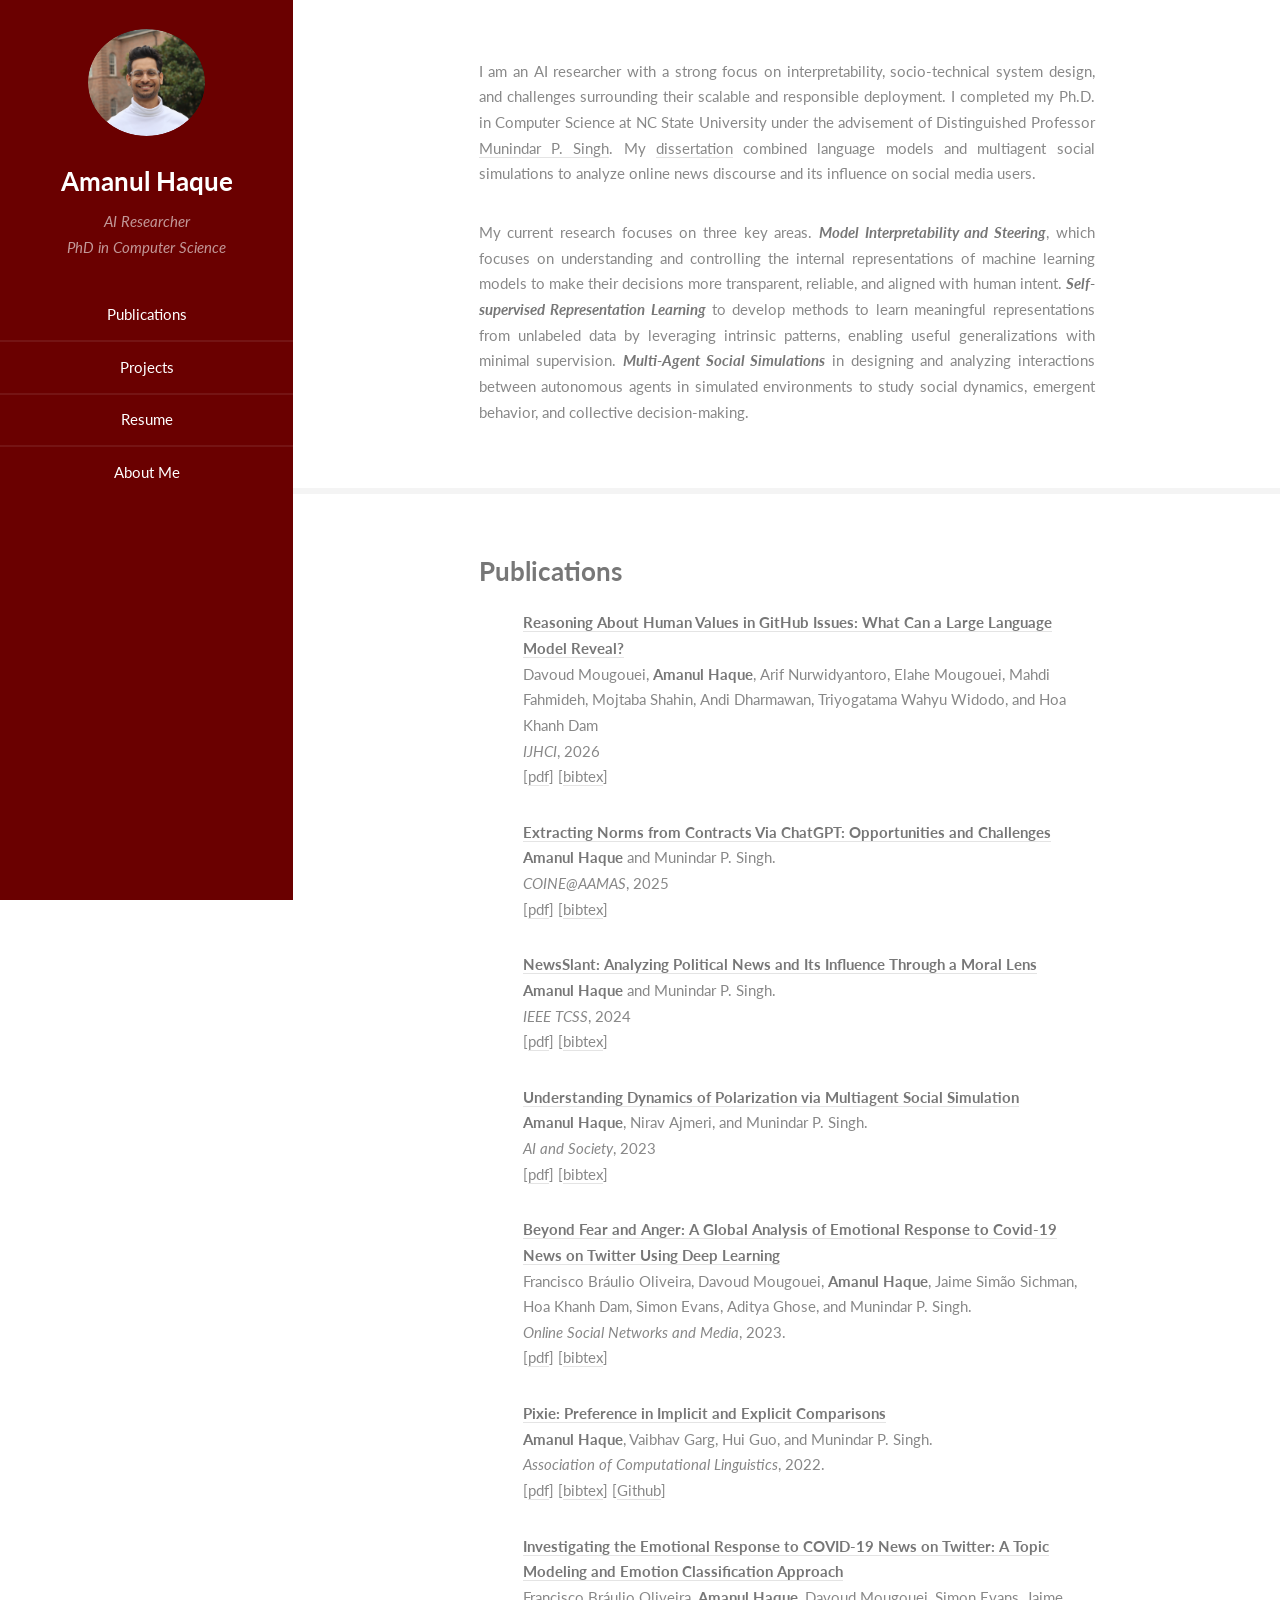
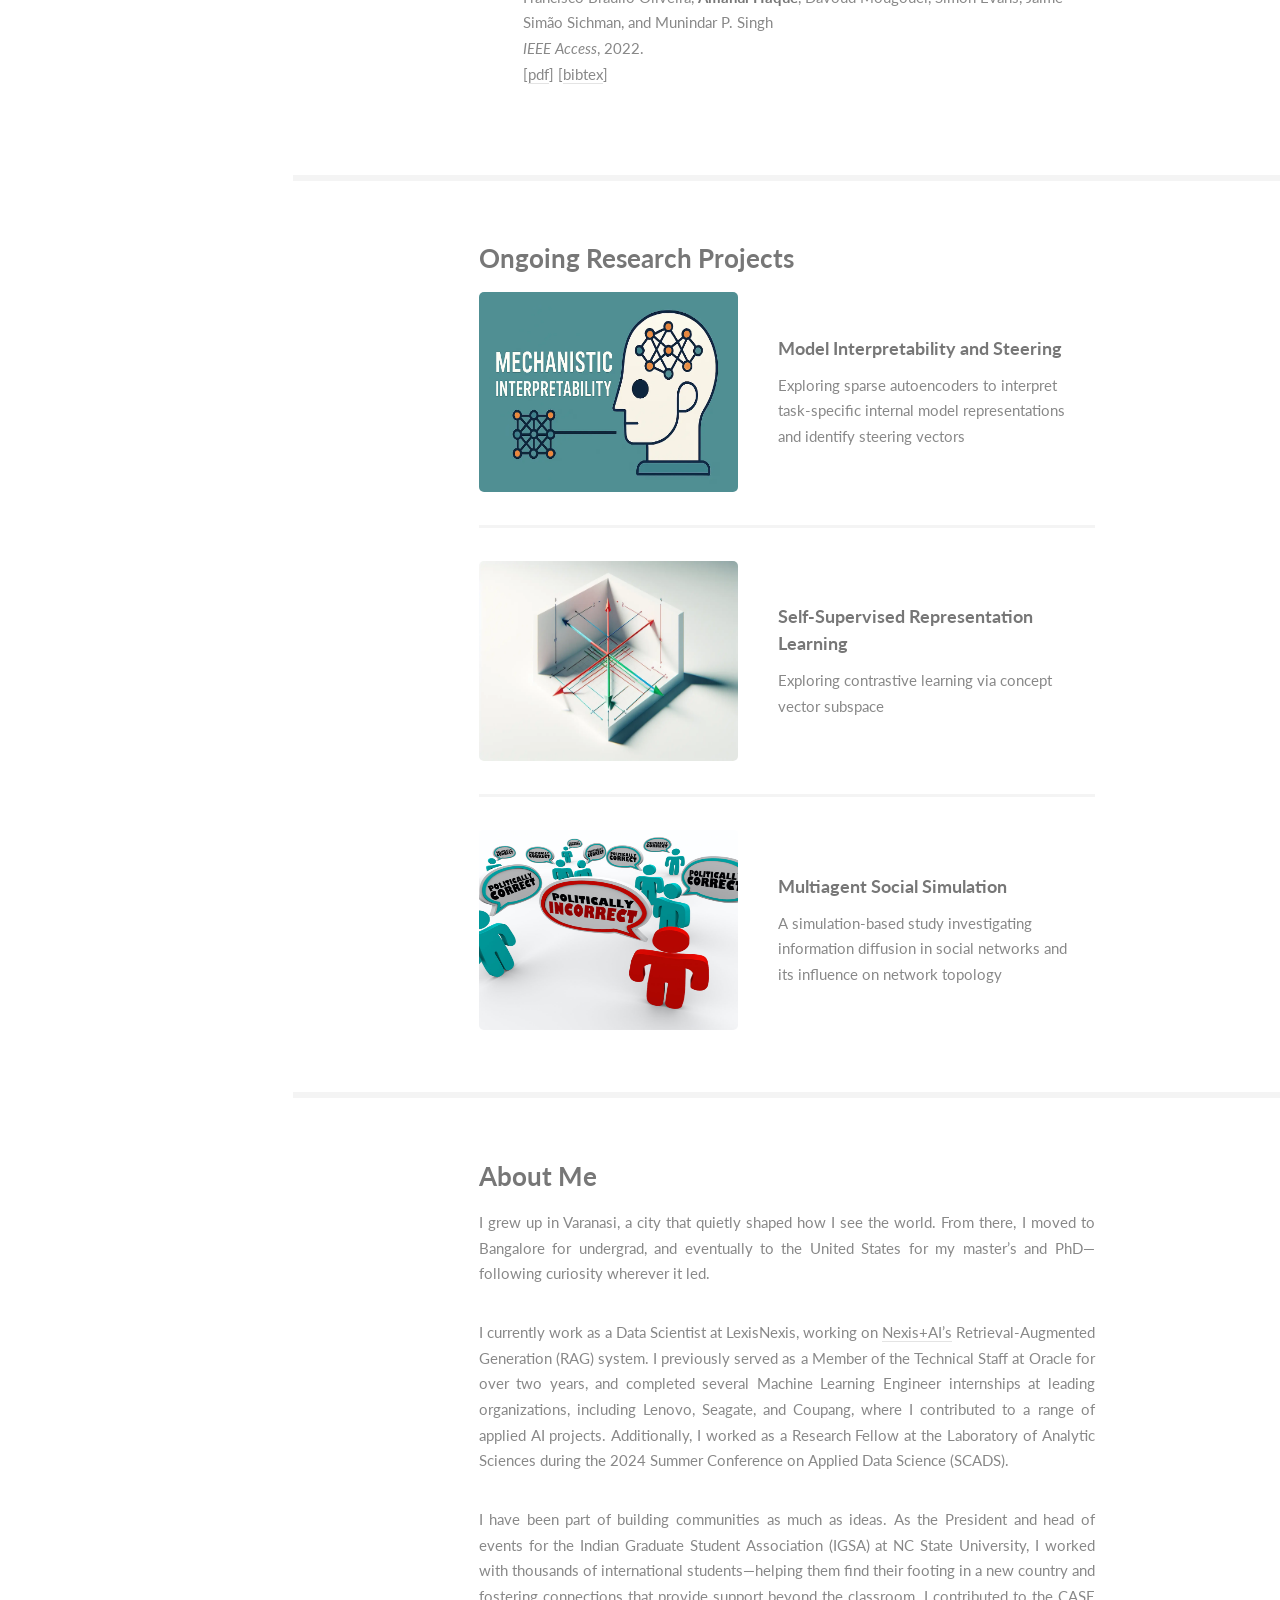
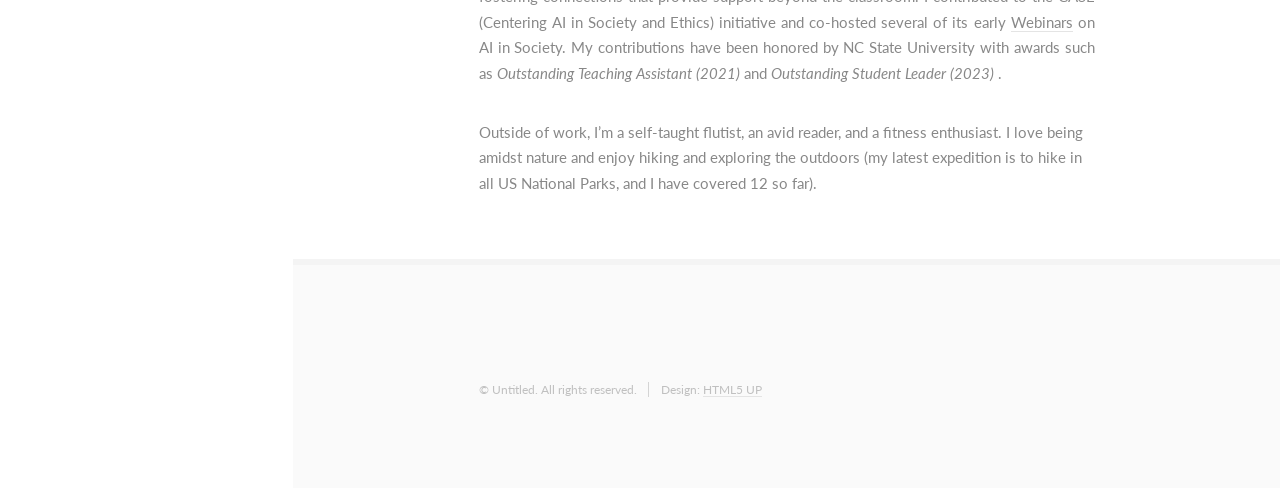
==== commit 4804e5b0: "Update index.html" ====
--- a/index.html
+++ b/index.html
@@ -259,10 +259,11 @@
 									</p>
 
 									<p style="text-align: justify;">
-										I have been part of building communities as much as ideas. I contributed to the CASE (Centering AI in Society and Ethics) initiative and 
-										co-hosted some of its early  <a href='https://www.youtube.com/@ncsuaiinsociety9772'>Webinars</a> on AI in Society. 
-										I served as the President and head of events for the Indian Graduate Student Association (IGSA) at NC State University, 
-										supporting thousands of international students—helping them find their footing in a new country and fostering connections that provide support beyond the classroom.
+										I have been part of building communities as much as ideas.
+										As the President and head of events for the Indian Graduate Student Association (IGSA) at NC State University, 
+										I worked with thousands of international students—helping them find their footing in a new country and fostering connections that provide support beyond the classroom.
+										I contributed to the CASE (Centering AI in Society and Ethics) initiative and 
+										co-hosted several of its early  <a href='https://www.youtube.com/@ncsuaiinsociety9772'>Webinars</a> on AI in Society. 
 										My contributions have been honored by NC State University with awards such as  <em> Outstanding Teaching Assistant (2021) </em> and <em> Outstanding Student Leader (2023) </em>.
 									</p>
 									
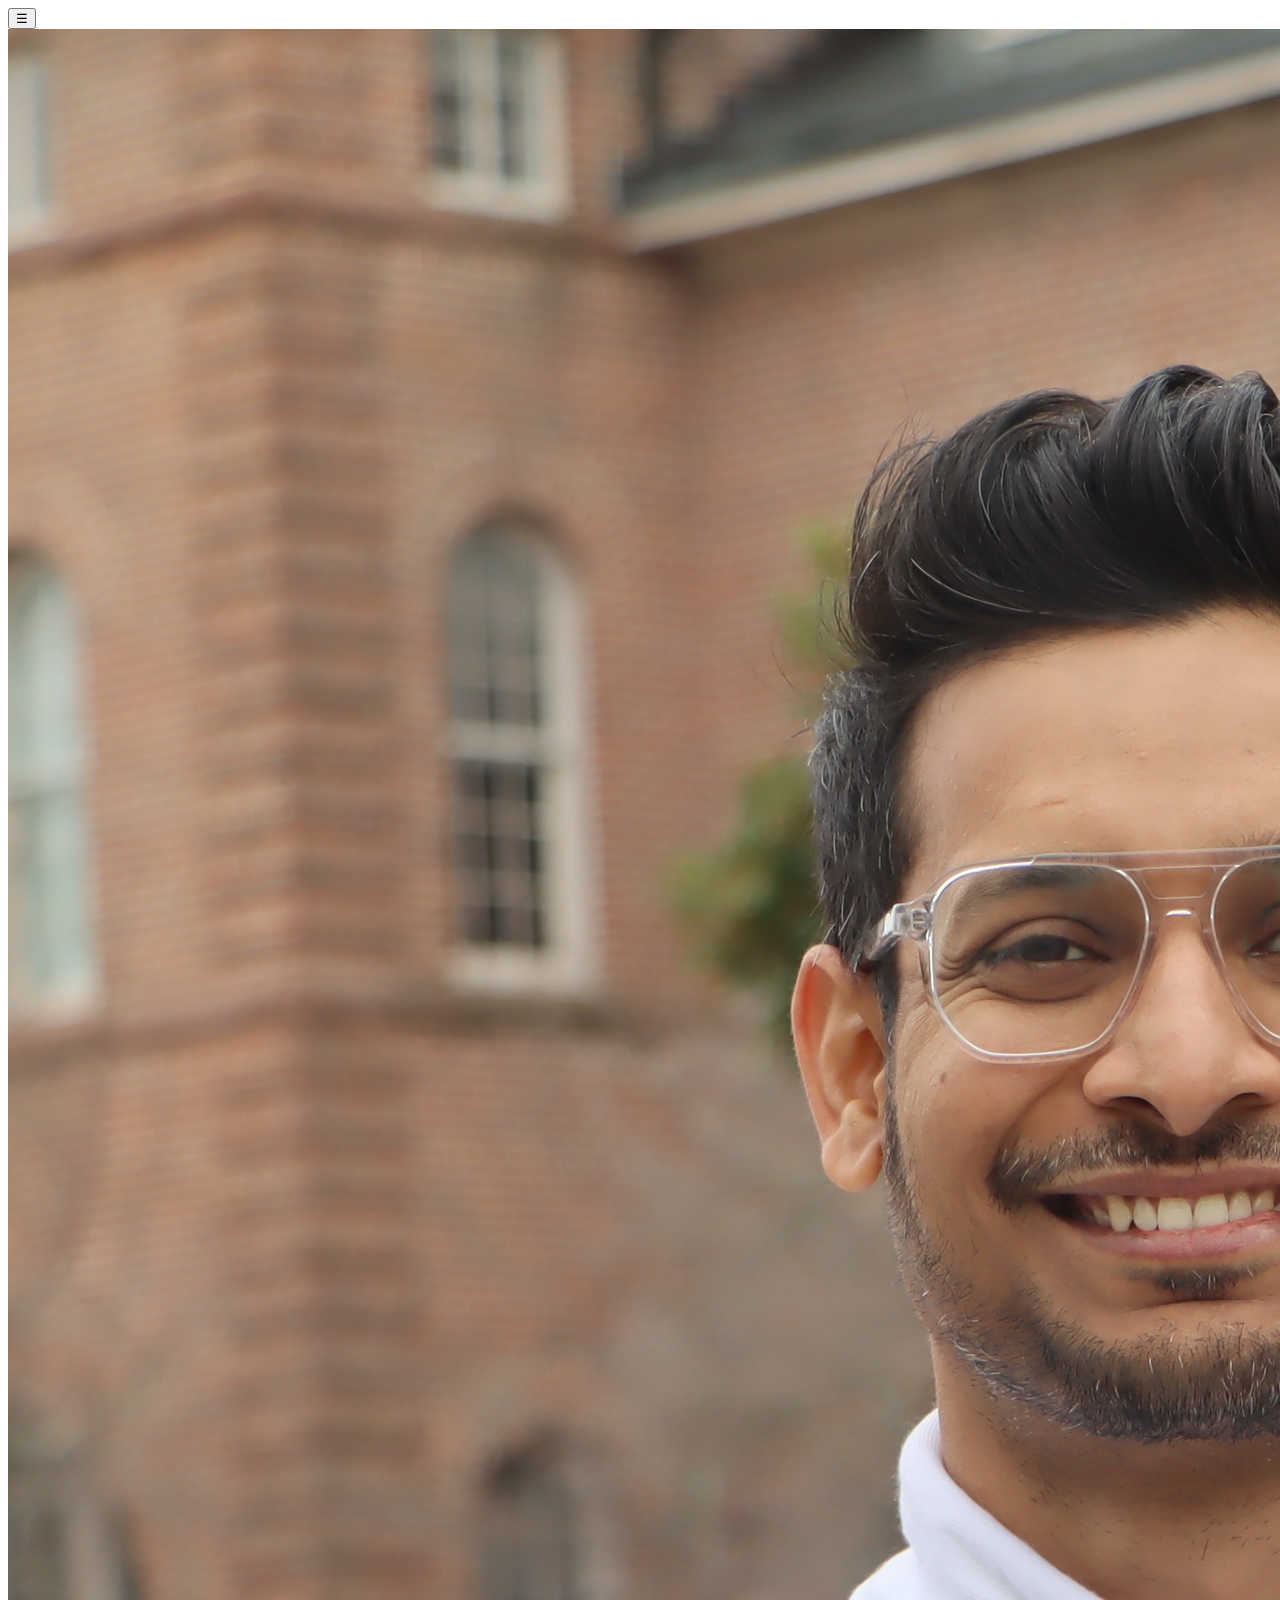
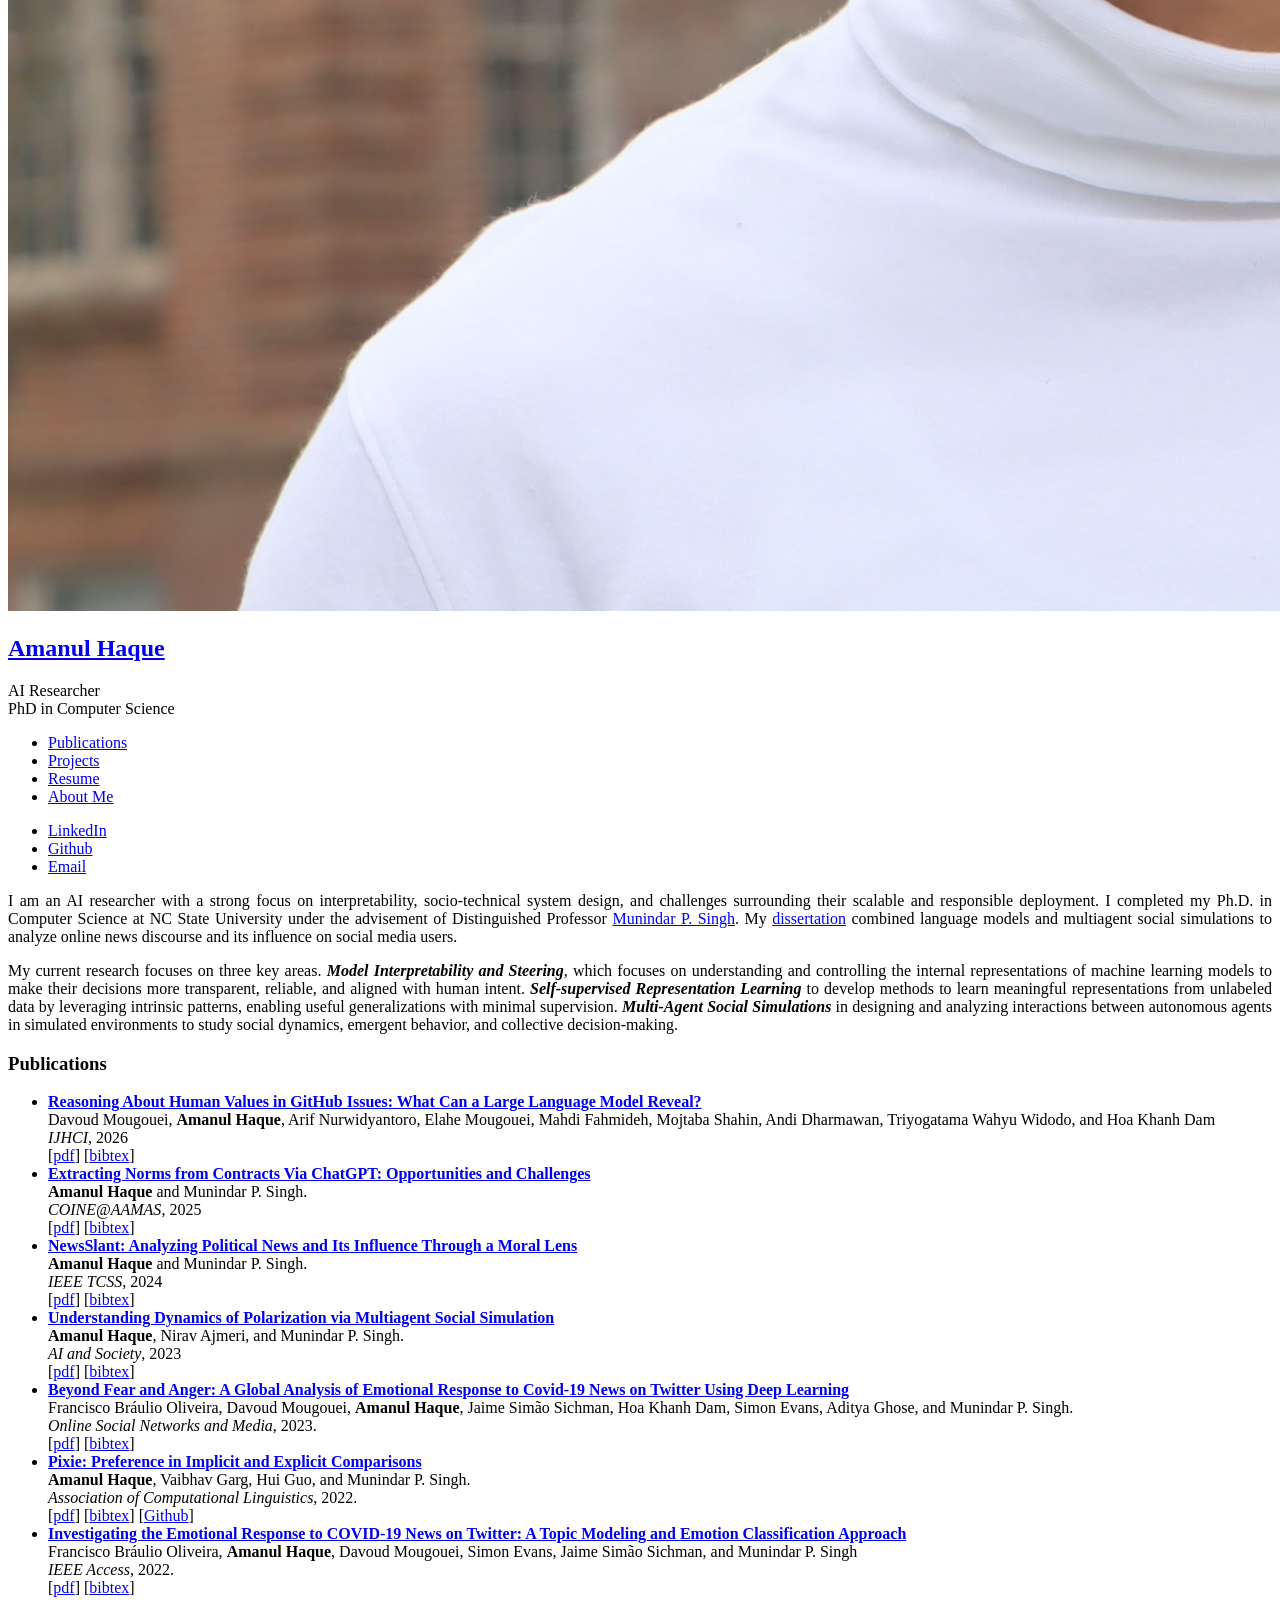
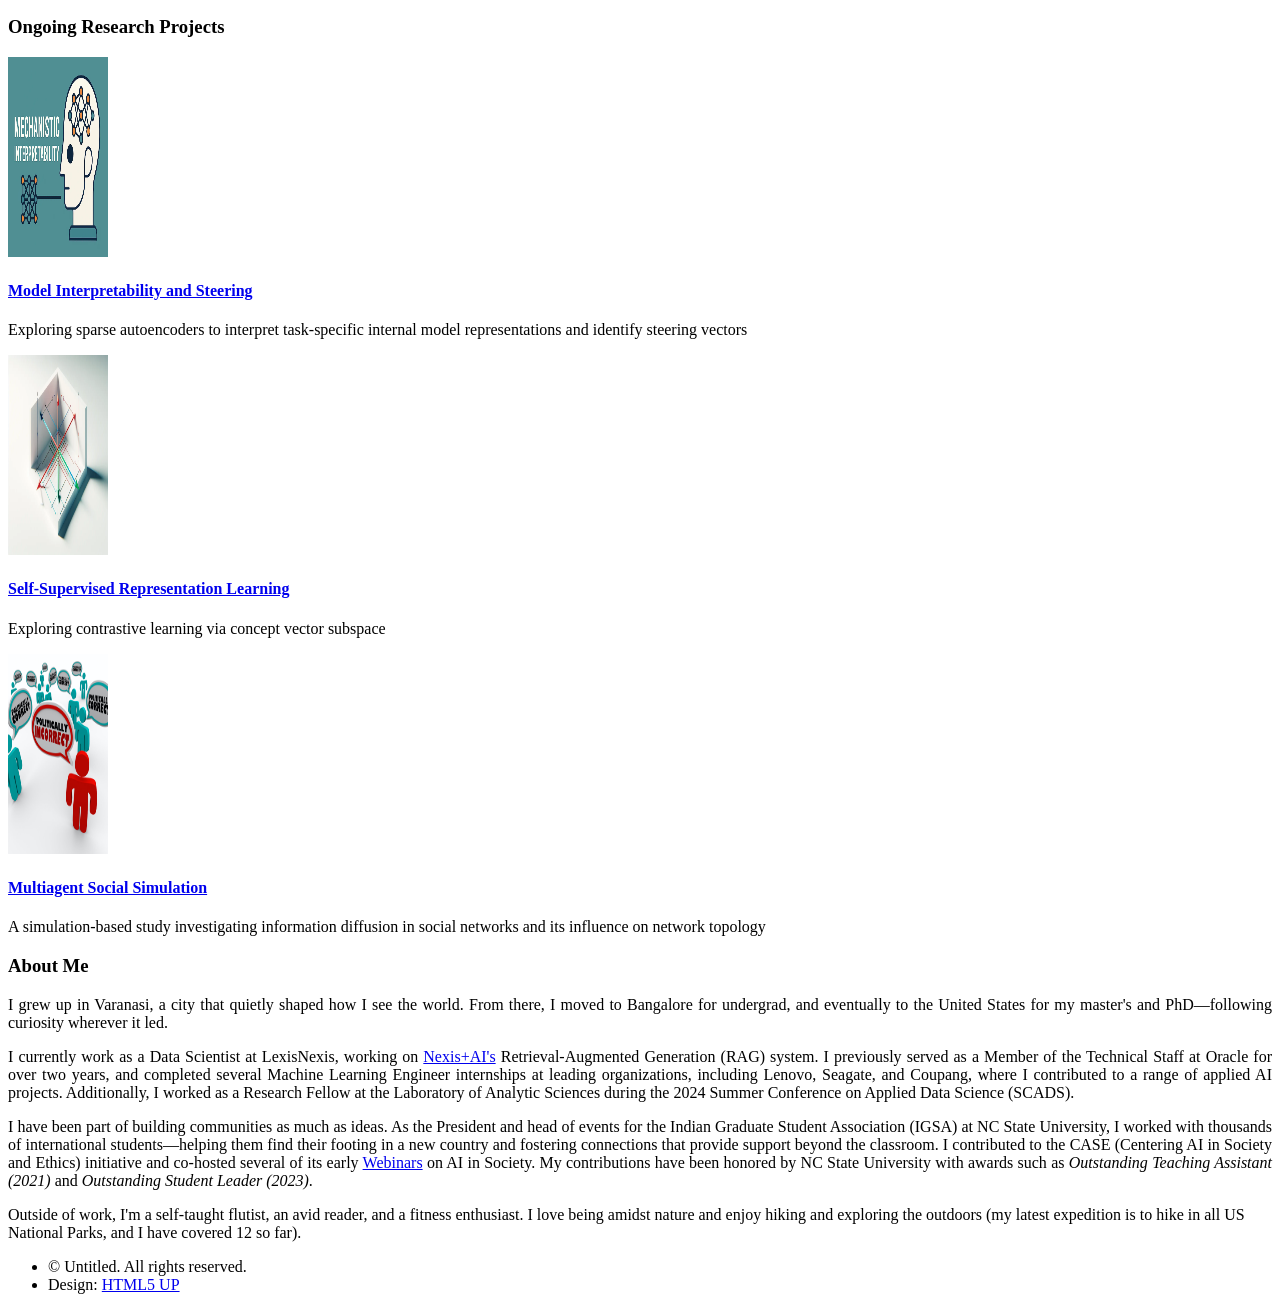
==== commit 7b8becfd: "Update index.html" ====
--- a/index.html
+++ b/index.html
@@ -1,301 +1,357 @@
-
 <!DOCTYPE HTML>
 <!--
-	Read Only by HTML5 UP
-	html5up.net | @ajlkn
-	Free for personal and commercial use under the CCA 3.0 license (html5up.net/license)
+    Read Only by HTML5 UP
+    html5up.net | @ajlkn
+    Free for personal and commercial use under the CCA 3.0 license (html5up.net/license)
 -->
 <html>
-	<head>
-		<title>Amanul Haque</title>
-		<meta charset="utf-8" />
-		<meta name="viewport" content="width=device-width, initial-scale=1" />
-		<!-- Font Awesome for icons -->
-		<!--[if lte IE 8]><script src="assets/js/ie/html5shiv.js"></script><![endif]-->
-		<link rel="stylesheet" href="styles/main.css" />
-		
-		<!--[if lte IE 8]><link rel="stylesheet" href="assets/css/ie8.css" /><![endif]-->
-		<!-- Global Site Tag (gtag.js) - Google Analytics -->
-		<script async src="https://www.googletagmanager.com/gtag/js?id=UA-106821624-1"></script>
-		<script>
-		  window.dataLayer = window.dataLayer || [];
-		  function gtag(){dataLayer.push(arguments)};
-		  gtag('js', new Date());
-
-		  gtag('config', 'UA-106821624-1');
-		</script>
-	</head>
-	<body>
-
-		<!-- Header -->
-			<section id="header">
-				<header>
-					<span class="image avatar"><img src="./images/Amanul.png" alt=""/></span>
-					<h1 id="logo"><a href="#">Amanul Haque</a></h1>
-					<p>AI Researcher</br>PhD in Computer Science</p>
-				</header>
-				<nav id="nav">
-					<ul>
-						<!-- <li><a href="#pubs">research_interests</a></li> -->
-						<li><a href="#pubs">Publications</a></li>
-						<li><a href="#projects">Projects</a></li>
-						<li><a href="files/Amanul_Haque_Resume.pdf">Resume</a></li>
-						<li><a href="#about">About Me</a></li>
-					</ul>
-				</nav>
-				<footer>
-					<ul class="icons">
-						<!-- <li><a href="#" class="icon fa-twitter"><span class="label">Twitter</span></a></li>
-						<li><a href="#" class="icon fa-facebook"><span class="label">Facebook</span></a></li> -->
-						<li><a href="https://www.linkedin.com/in/amanul-haque" class="icon fa-linkedin-square" target="_blank"><span class="label">LinkedIn</span></a></li>
-						<li><a href="https://github.com/ahaque2" class="icon fa-github" target="_blank"><span class="label">Github</span></a></li>
-						<li><a href="mailto:amanul.003@gmail.com" class="icon fa-envelope"><span class="label">Email</span></a></li>
-					</ul>
-				</footer>
-			</section>
-
-		<!-- Wrapper -->
-			<div id="wrapper">
-
-				<!-- Main -->
-					<div id="main">
-						<!-- about -->
-							<section id="research_interests">
-								<div class="container">
-									<p style="text-align: justify;"> I am an AI researcher with a strong focus on interpretability, socio-technical system design, 
-										and challenges surrounding their scalable and responsible deployment. I completed my Ph.D. in Computer Science at NC State University under the advisement of Distinguished Professor <a href="https://www.csc2.ncsu.edu/faculty/mpsingh/" target="_blank"> Munindar P. Singh</a>.
-										My <a href='https://www.proquest.com/openview/dbba80de1675ed70fa21ac1cbde3060d/1?pq-origsite=gscholar&cbl=18750&diss=y'>dissertation</a> combined language models and multiagent social simulations to analyze online news discourse and its influence on social media users.
-
-									</p>
-									
-									<p style="text-align: justify;">
-										My current research focuses on three key areas.
-										<em><b>Model Interpretability and Steering</b></em>, which focuses on understanding and controlling the internal representations of machine learning models to make their decisions more transparent, reliable, and aligned with human intent.
-										<em><b>Self-supervised Representation Learning</b></em> to develop methods to learn meaningful representations from unlabeled data by leveraging intrinsic patterns, enabling useful generalizations with minimal supervision.
-										<em><b>Multi-Agent Social Simulations</b></em> in designing and analyzing interactions between autonomous agents in simulated environments to study social dynamics, emergent behavior, and collective decision-making.
-									</p>
-							        
-										<!-- 
-									<p style="text-align: justify;"> 										
-										I completed my Ph.D in 2025 from the Computer Science department at NC State University. 
-									</p> -->
-									
-								</div>
-							</section>
-
-						<!-- pubs -->
-							<section id="pubs">
-								<div class="container">
-									<h3>Publications</h3>
-									<ul class="feature-icons">
-
-								<li class="icon fa-file-text-o">
-											<strong><a href="https://www.tandfonline.com/doi/abs/10.1080/10447318.2025.2594137" target="_blank">Reasoning About Human Values in GitHub Issues: What Can a Large Language Model Reveal?</a></strong>
-						                    <br>
-						                    Davoud Mougouei, <b>Amanul Haque</b>, Arif Nurwidyantoro, Elahe Mougouei, Mahdi Fahmideh, Mojtaba Shahin, Andi Dharmawan, Triyogatama Wahyu Widodo, and Hoa Khanh Dam
-						                    <br>
-						                    <em>IJHCI</em>, 2026
-						                    <br>
-						                    [<a href="#" target="_blank">pdf</a>]
-						                    [<a href="#" target="_blank">bibtex</a>]
-						                    <br>
-						                </li>
-
-								<li class="icon fa-file-text-o">
-											<strong><a href="https://arxiv.org/abs/2404.02269" target="_blank">Extracting Norms from Contracts Via ChatGPT: Opportunities and Challenges</a></strong>
-						                    <br>
-						                    <b>Amanul Haque</b> and Munindar P. Singh.
-						                    <br>
-						                    <em>COINE@AAMAS</em>, 2025
-						                    <br>
-						                    [<a href="Papers/COINE2024/Extracting Norms from Contracts Via ChatGPT- Opportunities and Challenges.pdf" target="_blank">pdf</a>]
-						                    [<a href="Papers/COINE2024/extracting_norms.bib" target="_blank">bibtex</a>]
-						                    <br>
-						                </li>
-
-								<li class="icon fa-file-text-o">
-											<strong><a href="https://ieeexplore.ieee.org/abstract/document/10379491" target="_blank">NewsSlant: Analyzing Political News and Its Influence Through a Moral Lens</a></strong>
-						                    <br>
-						                    <b>Amanul Haque</b> and Munindar P. Singh.
-						                    <br>
-						                    <em>IEEE TCSS</em>, 2024
-						                    <br>
-						                    [<a href="Papers/IEEE-TCSS/NewsSlant__Analyzing_Political_News_and_Its_Influence_Through_a_Moral_Lens.pdf" target="_blank">pdf</a>]
-						                    [<a href="Papers/IEEE-TCSS/newsslant.bib" target="_blank">bibtex</a>]
-						                    <br>
-						                </li>
-									
-										<li class="icon fa-file-text-o">
-											<strong><a href="https://link.springer.com/article/10.1007/s00146-022-01626-5" target="_blank">Understanding Dynamics of Polarization via Multiagent Social Simulation</a></strong>
-						                    <br>
-						                    <b>Amanul Haque</b>, Nirav Ajmeri, and Munindar P. Singh.
-						                    <br>
-						                    <em>AI and Society</em>, 2023
-						                    <br>
-						                    [<a href="Papers/AIS2023/haque_et_al_2023_ai_and_soc_understanding_polarization_via_social_sim.pdf" target="_blank">pdf</a>]
-						                    [<a href="Papers/AIS2023/understanding_pol.bib" target="_blank">bibtex</a>]
-						                    <br>
-						                </li>
-
-									<li class="icon fa-file-text-o">
-											<strong><a href="https://www.sciencedirect.com/science/article/pii/S2468696423000125" target="_blank">Beyond Fear and Anger: A Global Analysis of Emotional Response to Covid-19 News on Twitter Using Deep Learning</a></strong>
-						                    <br>
-						                    Francisco Bráulio Oliveira, Davoud Mougouei, <b>Amanul Haque</b>, Jaime Simão Sichman, Hoa Khanh Dam, Simon Evans, Aditya Ghose, and Munindar P. Singh.
-						                    <br>
-						                    <em>Online Social Networks and Media</em>, 2023.
-						                    <br>
-						                    [<a href="Papers/OSNM2023//Beyond Fear and Anger - A Global Analysis of Emotional Response to Covid-19 News on Twitter.pdf" target="_blank">pdf</a>]
-						                    [<a href="Papers/OSNM2023/bibtex_beyond_fear_and_anger_Haque_et_al.bib" target="_blank">bibtex</a>]
-						                    <br>
-						                </li>
-
-										<li class="icon fa-file-text-o">
-											<strong><a href="https://aclanthology.org/2022.acl-short.13/" target="_blank">Pixie: Preference in Implicit and Explicit Comparisons</a></strong>
-						                    <br>
-						                    <b>Amanul Haque</b>, Vaibhav Garg, Hui Guo, and Munindar P. Singh.
-						                    <br>
-						                    <em>Association of Computational Linguistics</em>, 2022.
-						                    <br>
-						                    [<a href="Papers/ACL2022/Pixie_ACL_2022_short_paper_haque_et_al.pdf" target="_blank">pdf</a>]
-						                    [<a href="Papers/ACL2022/pixie_haque_et_al.bib" target="_blank">bibtex</a>]
-						                    [<a href="https://github.com/ahaque2/Pixie" target="_blank">Github</a>]
-						                    <br>
-						                </li>
-									
-									<li class="icon fa-file-text-o">
-											<strong><a href="https://ieeexplore.ieee.org/abstract/document/9709267" target="_blank">Investigating the Emotional Response to COVID-19 News on Twitter: A Topic Modeling and Emotion Classification Approach</a></strong>
-						                    <br>
-						                    Francisco Bráulio Oliveira, <b>Amanul Haque</b>, Davoud Mougouei, Simon Evans, Jaime Simão Sichman, and Munindar P. Singh
-						                    <br>
-						                    <em>IEEE Access</em>, 2022.
-						                    <br>
-						                    [<a href="Papers/IEEE_access2022/Investigating the Emotional Response to COVID-19 News on Twitter - A Topic Modeling and Emotion Classification Approach.pdf" target="_blank">pdf</a>]
-						                    [<a href="Papers/IEEE_access2022/ieee_access_2022.bib" target="_blank">bibtex</a>]
-						                    <br>
-						                </li>
-									
-									</ul>
-								</div>
-							</section>
-
-<!-- <!-- 						<!-- projects -->
-							<section id="projects">
-								<div class="container">
-									<h3>Ongoing Research Projects</h3>
-									<div class="features">
-
-										<article>
-											<a href="#" class="image"><img src="images/mech_interp.webp" alt="" width="100" height="200"/></a>
-											<div class="inner">
-												<h4><a href="#" target="_blank">Model Interpretability and Steering</a></h4>
-												<p> Exploring sparse autoencoders to interpret task-specific internal model representations and identify steering vectors   
-												<br>
-												<be>
-<!-- 								                    	[<a href="Resources/SketchGAN/sketch-image-translation.pdf" target="_blank">pdf</a>] -->
-<!-- 										    	[<a href="Resources/SketchGAN/sketchganslides.pdf" target="_blank">slides</a>]  -->
-<!-- 							                            	[<a href="images/sketchgan.png" target="_blank">examples</a>] -->
-												</p>
-											</div>
-										</article>
-
-										<article>
-											<a href="#" class="image"><img src="images/vector_subspace.webp" alt="" width="100" height="200"/></a>
-											<div class="inner">
-												<h4><a href="https://globalaffects.org/" target="_blank">Self-Supervised Representation Learning</a></h4>
-												<p> Exploring contrastive learning via concept vector subspace 
-												<br>
-												<be>
-<!-- 								                    	[<a href="Resources/SketchGAN/sketch-image-translation.pdf" target="_blank">pdf</a>] -->
-<!-- 										    	[<a href="Resources/SketchGAN/sketchganslides.pdf" target="_blank">slides</a>]  -->
-<!-- 							                            	[<a href="images/sketchgan.png" target="_blank">examples</a>] -->
-												</p>
-											</div>
-										</article>
-										
-										<article>
-											<a href="#" class="image"><img src="images/PoliticalCorrectness.jpeg" alt="" width="100" height="200"/></a>
-											<div class="inner">
-												<h4><a href="#" target="_blank">Multiagent Social Simulation</a></h4>
-												<p> A simulation-based study investigating information diffusion in social networks and its influence on network topology
-												<br>
-												<be>
-<!-- 								                    	[<a href="Resources/SketchGAN/sketch-image-translation.pdf" target="_blank">pdf</a>] -->
-<!-- 										    	[<a href="Resources/SketchGAN/sketchganslides.pdf" target="_blank">slides</a>]  -->
-<!-- 							                            	[<a href="images/sketchgan.png" target="_blank">examples</a>] -->
-												</p>
-											</div>
-										</article>
-										<!-- <article>
-											<a href="#" class="image"><img src="images/news_slant.png" alt="" width="100" height="200"/></a>
-											<div class="inner">
-												<h4><a href="#" target="_blank">War or Peace Journalism</a></h4>
-												<p>  The project aims to produce computational models to differentiate war and peace journalism. We apply contrastive learning using Siamese network training on LLMs
-												<br>
-												<be>
-<!-- 								                    	[<a href="Resources/SketchGAN/sketch-image-translation.pdf" target="_blank">pdf</a>] -->
-<!-- 										    	[<a href="Resources/SketchGAN/sketchganslides.pdf" target="_blank">slides</a>]  -->
-<!-- 							                            	[<a href="images/sketchgan.png" target="_blank">examples</a>] -->
-												<!-- </p>
-											</div>
-										</article> -->
-										
-									</div>
-								</div>
-							</section>
-						
-						<!-- bio -->
-							<section id="bio">
-								<div class="container">
-									<h3>About Me</h3>
-									
-									<p style="text-align: justify;">
-									I grew up in Varanasi, a city that quietly shaped how I see the world. From there, I moved to Bangalore for undergrad, and eventually to the United States for my master’s and PhD—following curiosity wherever it led.
-									</p>
-
-									<p style="text-align: justify;">
-											I currently work as a Data Scientist at LexisNexis, working on <a href='https://www.lexisnexis.com/en-int/products/nexis-plus-ai'>Nexis+AI’s</a> Retrieval-Augmented Generation (RAG) system.
-											I previously served as a Member of the Technical Staff at Oracle for over two years, and completed several Machine Learning Engineer internships at leading organizations, including Lenovo, Seagate, and Coupang, where I contributed to a range of applied AI projects.
-										Additionally, I worked as a Research Fellow at the Laboratory of Analytic Sciences during the 2024 Summer Conference on Applied Data Science (SCADS).
-									</p>
-
-									<p style="text-align: justify;">
-										I have been part of building communities as much as ideas.
-										As the President and head of events for the Indian Graduate Student Association (IGSA) at NC State University, 
-										I worked with thousands of international students—helping them find their footing in a new country and fostering connections that provide support beyond the classroom.
-										I contributed to the CASE (Centering AI in Society and Ethics) initiative and 
-										co-hosted several of its early  <a href='https://www.youtube.com/@ncsuaiinsociety9772'>Webinars</a> on AI in Society. 
-										My contributions have been honored by NC State University with awards such as  <em> Outstanding Teaching Assistant (2021) </em> and <em> Outstanding Student Leader (2023) </em>.
-									</p>
-									
-									<p>
-										Outside of work, I’m a self-taught flutist, an avid reader, and a fitness enthusiast. 
-										I love being amidst nature and enjoy hiking and exploring the outdoors (my latest expedition is to hike in all US National Parks, and I have covered 12 so far).  </p>
-								</div>
-							</section
-					</div>
-
-
-
-				
-				<!-- Footer -->
-					<section id="footer">
-						<div class="container">
-							<ul class="copyright">
-								<li>&copy; Untitled. All rights reserved.</li><li>Design: <a href="https://html5up.net">HTML5 UP</a></li>
-							</ul>
-						</div>
-					</section>
-
-			</div>
-
-		<!-- Scripts -->
-			<script src="assets/js/jquery.min.js"></script>
-			<script src="assets/js/jquery.scrollzer.min.js"></script>
-			<script src="assets/js/jquery.scrolly.min.js"></script>
-			<script src="assets/js/skel.min.js"></script>
-			<script src="assets/js/util.js"></script>
-			<!--[if lte IE 8]><script src="assets/js/ie/respond.min.js"></script><![endif]-->
-			<script src="assets/js/main.js"></script>
-
-	</body>
+    <head>
+        <title>Amanul Haque</title>
+        <meta charset="utf-8" />
+        <meta name="viewport" content="width=device-width, initial-scale=1" />
+        <link rel=".css
+
+        <!-- FIX: Responsive overrides so the sidebar shows on mobile -->
+        <style>
+            /* Hamburger button - hidden on desktop */
+            #nav-toggle {
+                display: none;
+                position: fixed;
+                top: 12px;
+                right: 12px;
+                z-index: 10000;
+                background: #1f2328;
+                color: #fff;
+                border: none;
+                border-radius: 6px;
+                padding: 10px 14px;
+                font-size: 20px;
+                cursor: pointer;
+                box-shadow: 0 2px 6px rgba(0,0,0,0.25);
+            }
+
+            @media screen and (max-width: 980px) {
+                #nav-toggle { display: block; }
+
+                /* Force the sidebar to be visible and stack on top */
+                #header {
+                    display: block !important;
+                    position: static !important;
+                    width: 100% !important;
+                    height: auto !important;
+                    min-height: 0 !important;
+                    padding: 2em 1.5em !important;
+                    box-sizing: border-box;
+                    text-align: center;
+                }
+
+                #header header { margin-bottom: 1.5em; }
+
+                #header .image.avatar img {
+                    max-width: 140px;
+                    height: auto;
+                    margin: 0 auto;
+                }
+
+                /* Nav as wrap-friendly button row */
+                #header #nav { display: block; }
+                #header #nav ul {
+                    list-style: none;
+                    padding: 0;
+                    margin: 1em 0;
+                    display: flex;
+                    flex-wrap: wrap;
+                    justify-content: center;
+                    gap: 0.5em;
+                }
+                #header #nav ul li { margin: 0; }
+                #header #nav ul li a {
+                    display: inline-block;
+                    padding: 0.6em 1em;
+                    background: #2e3338;
+                    color: #fff !important;
+                    border-radius: 6px;
+                    text-decoration: none;
+                    font-size: 0.9em;
+                }
+                #header #nav ul li a:hover { background: #444; }
+
+                /* Social icons row */
+                #header footer ul.icons {
+                    display: flex;
+                    justify-content: center;
+                    gap: 1em;
+                    padding: 0;
+                }
+
+                /* Collapsed state when user taps hamburger */
+                #header.collapsed { display: none !important; }
+
+                #wrapper { padding-left: 0 !important; }
+                #main { padding: 1.5em !important; }
+            }
+        </style>
+
+        <!-- Google Analytics -->
+        <script async src="https://www.googletagmanager.com/gtag/js?id=UA-106821624-1"></script>
+        <script>
+          window.dataLayer = window.dataLayer || [];
+          function gtag(){dataLayer.push(arguments)};
+          gtag('js', new Date());
+          gtag('config', 'UA-106821624-1');
+        </script>
+    </head>
+    <body>
+
+        <!-- FIX: Hamburger toggle button (mobile only) -->
+        <button id="nav-toggle" aria-label="Toggle menu">&#9776;</button>
+
+        <!-- Header -->
+        <section id="header">
+            <header>
+                <span class="image avatar"><img src="./images/Amanul.png" alt=""/></span>
+                <h1 id="logo"><a href="#">Amanul Haque</a></h1>
+                <p>AI Researcher<br/>PhD in Computer Science</p> <!-- FIX: </br> -> <br/> -->
+            </header>
+            <nav id="nav">
+                <ul>
+                    <li><a href="#pubs">Publications</a></li>
+                    <li><a href="#projects">Projects</a></li>
+                    <li><a href="files/Amanul_Haque_Resume.pdf">Resume</a></li>
+                    <li><a href="#about">About Me</a></li>
+                </ul>
+            </nav>
+            <footer>
+                <ul class="icons">
+                    <li><a href="https://www.linkedin.com/in/amanul-haque" class="icon fa-linkedin-square" target="_blank"><span class="label">LinkedIn</span></a></li>
+                    <li><a href="https://github.com/ahaque2" class="icon fa-github" target="_blank"><span class="label">Github</span></a></li>
+                    <li><a href="mailto:amanul.003@gmail.com" class="icon fa-envelope"><span class="label">Email</span></a></li>
+                </ul>
+            </footer>
+        </section>
+
+        <!-- Wrapper -->
+        <div id="wrapper">
+
+            <!-- Main -->
+            <div id="main">
+
+                <!-- About / Research Interests -->
+                <section id="research_interests">
+                    <div class="container">
+                        <p style="text-align: justify;">
+                            I am an AI researcher with a strong focus on interpretability, socio-technical system design,
+                            and challenges surrounding their scalable and responsible deployment. I completed my Ph.D. in Computer Science at NC State University under the advisement of Distinguished Professor <a href="https://www.csc2.ncsu.edu/faculty/mpsingh/" target="_blank">Munindar P. Singh</a>.
+                            My <a href='https://www.proquest.com/openview/dbba80de1675ed70fa21ac1cbde3060d/1?pq-origsite=gscholar&cbl=18750&diss=y'>dissertation</a> combined language models and multiagent social simulations to analyze online news discourse and its influence on social media users.
+                        </p>
+
+                        <p style="text-align: justify;">
+                            My current research focuses on three key areas.
+                            <em><b>Model Interpretability and Steering</b></em>, which focuses on understanding and controlling the internal representations of machine learning models to make their decisions more transparent, reliable, and aligned with human intent.
+                            <em><b>Self-supervised Representation Learning</b></em> to develop methods to learn meaningful representations from unlabeled data by leveraging intrinsic patterns, enabling useful generalizations with minimal supervision.
+                            <em><b>Multi-Agent Social Simulations</b></em> in designing and analyzing interactions between autonomous agents in simulated environments to study social dynamics, emergent behavior, and collective decision-making.
+                        </p>
+                    </div>
+                </section>
+
+                <!-- Publications -->
+                <section id="pubs">
+                    <div class="container">
+                        <h3>Publications</h3>
+                        <ul class="feature-icons">
+                            <li class="icon fa-file-text-o">
+                                <strong><a href="https://www.tandfonline.com/doi/abs/10.1080/10447318.2025.2594137" target="_blank">Reasoning About Human Values in GitHub Issues: What Can a Large Language Model Reveal?</a></strong>
+                                <br/>
+                                Davoud Mougouei, <b>Amanul Haque</b>, Arif Nurwidyantoro, Elahe Mougouei, Mahdi Fahmideh, Mojtaba Shahin, Andi Dharmawan, Triyogatama Wahyu Widodo, and Hoa Khanh Dam
+                                <br/>
+                                <em>IJHCI</em>, 2026
+                                <br/>
+                                [<a href="#" target="_blank">pdf</a>]
+                                [<a href="#" target="_blank">bibtex</a>]
+                                <br/>
+                            </li>
+
+                            <li class="icon fa-file-text-o">
+                                <strong><a href="https://arxiv.org/abs/2404.02269" target="_blank">Extracting Norms from Contracts Via ChatGPT: Opportunities and Challenges</a></strong>
+                                <br/>
+                                <b>Amanul Haque</b> and Munindar P. Singh.
+                                <br/>
+                                <em>COINE@AAMAS</em>, 2025
+                                <br/>
+                                [<a href="Papers/COINE2024/Extracting Norms from Contracts Via ChatGPT- Opportunities and Challenges.pdf" target="_blank">pdf</a>]
+                                [<a href="Papers/COINE2024/extracting_norms.bib" target="_blank">bibtex</a>]
+                                <br/>
+                            </li>
+
+                            <li class="icon fa-file-text-o">
+                                <strong><a href="https://ieeexplore.ieee.org/abstract/document/10379491" target="_blank">NewsSlant: Analyzing Political News and Its Influence Through a Moral Lens</a></strong>
+                                <br/>
+                                <b>Amanul Haque</b> and Munindar P. Singh.
+                                <br/>
+                                <em>IEEE TCSS</em>, 2024
+                                <br/>
+                                [<a href="Papers/IEEE-TCSS/NewsSlant__Analyzing_Political_News_and_Its_Influence_Through_a_Moral_Lens.pdf" target="_blank">pdf</a>]
+                                [<a href="Papers/IEEE-TCSS/newsslant.bib" target="_blank">bibtex</a>]
+                                <br/>
+                            </li>
+
+                            <li class="icon fa-file-text-o">
+                                <strong><a href="https://link.springer.com/article/10.1007/s00146-022-01626-5" target="_blank">Understanding Dynamics of Polarization via Multiagent Social Simulation</a></strong>
+                                <br/>
+                                <b>Amanul Haque</b>, Nirav Ajmeri, and Munindar P. Singh.
+                                <br/>
+                                <em>AI and Society</em>, 2023
+                                <br/>
+                                [<a href="Papers/AIS2023/haque_et_al_2023_ai_and_soc_understanding_polarization_via_social_sim.pdf" target="_blank">pdf</a>]
+                                [<a href="Papers/AIS2023/understanding_pol.bib" target="_blank">bibtex</a>]
+                                <br/>
+                            </li>
+
+                            <li class="icon fa-file-text-o">
+                                <strong><a href="https://www.sciencedirect.com/science/article/pii/S2468696423000125" target="_blank">Beyond Fear and Anger: A Global Analysis of Emotional Response to Covid-19 News on Twitter Using Deep Learning</a></strong>
+                                <br/>
+                                Francisco Bráulio Oliveira, Davoud Mougouei, <b>Amanul Haque</b>, Jaime Simão Sichman, Hoa Khanh Dam, Simon Evans, Aditya Ghose, and Munindar P. Singh.
+                                <br/>
+                                <em>Online Social Networks and Media</em>, 2023.
+                                <br/>
+                                [<a href="Papers/OSNM2023//Beyond Fear and Anger - A Global Analysis of Emotional Response to Covid-19 News on Twitter.pdf" target="_blank">pdf</a>]
+                                [<a href="Papers/OSNM2023/bibtex_beyond_fear_and_anger_Haque_et_al.bib" target="_blank">bibtex</a>]
+                                <br/>
+                            </li>
+
+                            <li class="icon fa-file-text-o">
+                                <strong><a href="https://aclanthology.org/2022.acl-short.13/" target="_blank">Pixie: Preference in Implicit and Explicit Comparisons</a></strong>
+                                <br/>
+                                <b>Amanul Haque</b>, Vaibhav Garg, Hui Guo, and Munindar P. Singh.
+                                <br/>
+                                <em>Association of Computational Linguistics</em>, 2022.
+                                <br/>
+                                [<a href="Papers/ACL2022/Pixie_ACL_2022_short_paper_haque_et_al.pdf" target="_blank">pdf</a>]
+                                [<a href="Papers/ACL2022/pixie_haque_et_al.bib" target="_blank">bibtex</a>]
+                                [<a href="https://github.com/ahaque2/Pixie" target="_blank">Github</a>]
+                                <br/>
+                            </li>
+
+                            <li class="icon fa-file-text-o">
+                                <strong><a href="https://ieeexplore.ieee.org/abstract/document/9709267" target="_blank">Investigating the Emotional Response to COVID-19 News on Twitter: A Topic Modeling and Emotion Classification Approach</a></strong>
+                                <br/>
+                                Francisco Bráulio Oliveira, <b>Amanul Haque</b>, Davoud Mougouei, Simon Evans, Jaime Simão Sichman, and Munindar P. Singh
+                                <br/>
+                                <em>IEEE Access</em>, 2022.
+                                <br/>
+                                [<a href="Papers/IEEE_access2022/Investigating the Emotional Response to COVID-19 News on Twitter - A Topic Modeling and Emotion Classification Approach.pdf" target="_blank">pdf</a>]
+                                [<a href="Papers/IEEE_access2022/ieee_access_2022.bib" target="_blank">bibtex</a>]
+                                <br/>
+                            </li>
+                        </ul>
+                    </div>
+                </section>
+
+                <!-- FIX: Projects section - removed broken nested comments -->
+                <section id="projects">
+                    <div class="container">
+                        <h3>Ongoing Research Projects</h3>
+                        <div class="features">
+
+                            <article>
+                                <a href="#" class="image"><img src="images/mech_interp.webp" alt="" width="100" height="200"/></a>
+                                <div class="inner">
+                                    <h4><a href="#" target="_blank">Model Interpretability and Steering</a></h4>
+                                    <p>Exploring sparse autoencoders to interpret task-specific internal model representations and identify steering vectors<br/></p>
+                                </div>
+                            </article>
+
+                            <article>
+                                <a href="#" class="image"><img src="images/vector_subspace.webp" alt="" width="100" height="200"/></a>
+                                <div class="inner">
+                                    <h4><a href="https://globalaffects.org/" target="_blank">Self-Supervised Representation Learning</a></h4>
+                                    <p>Exploring contrastive learning via concept vector subspace<br/></p>
+                                </div>
+                            </article>
+
+                            <article>
+                                <a href="#" class="image"><img src="images/PoliticalCorrectness.jpeg" alt="" width="100" height="200"/></a>
+                                <div class="inner">
+                                    <h4><a href="#" target="_blank">Multiagent Social Simulation</a></h4>
+                                    <p>A simulation-based study investigating information diffusion in social networks and its influence on network topology<br/></p>
+                                </div>
+                            </article>
+
+                        </div>
+                    </div>
+                </section>
+
+                <!-- About / Bio -->
+                <section id="bio">
+                    <div class="container">
+                        <h3>About Me</h3>
+
+                        <p style="text-align: justify;">
+                            I grew up in Varanasi, a city that quietly shaped how I see the world. From there, I moved to Bangalore for undergrad, and eventually to the United States for my master's and PhD—following curiosity wherever it led.
+                        </p>
+
+                        <p style="text-align: justify;">
+                            I currently work as a Data Scientist at LexisNexis, working on <a href='https://www.lexisnexis.com/en-int/products/nexis-plus-ai'>Nexis+AI's</a> Retrieval-Augmented Generation (RAG) system.
+                            I previously served as a Member of the Technical Staff at Oracle for over two years, and completed several Machine Learning Engineer internships at leading organizations, including Lenovo, Seagate, and Coupang, where I contributed to a range of applied AI projects.
+                            Additionally, I worked as a Research Fellow at the Laboratory of Analytic Sciences during the 2024 Summer Conference on Applied Data Science (SCADS).
+                        </p>
+
+                        <p style="text-align: justify;">
+                            I have been part of building communities as much as ideas.
+                            As the President and head of events for the Indian Graduate Student Association (IGSA) at NC State University,
+                            I worked with thousands of international students—helping them find their footing in a new country and fostering connections that provide support beyond the classroom.
+                            I contributed to the CASE (Centering AI in Society and Ethics) initiative and
+                            co-hosted several of its early <a href='https://www.youtube.com/@ncsuaiinsociety9772'>Webinars</a> on AI in Society.
+                            My contributions have been honored by NC State University with awards such as <em>Outstanding Teaching Assistant (2021)</em> and <em>Outstanding Student Leader (2023)</em>.
+                        </p>
+
+                        <p>
+                            Outside of work, I'm a self-taught flutist, an avid reader, and a fitness enthusiast.
+                            I love being amidst nature and enjoy hiking and exploring the outdoors (my latest expedition is to hike in all US National Parks, and I have covered 12 so far).
+                        </p>
+                    </div>
+                </section> <!-- FIX: was missing closing > -->
+
+            </div>
+
+            <!-- Footer -->
+            <section id="footer">
+                <div class="container">
+                    <ul class="copyright">
+                        <li>&copy; Untitled. All rights reserved.</li><li>Design: <a href="https://html5up.net">HTML5 UP</a></li>
+                    </ul>
+                </div>
+            </section>
+
+        </div>
+
+        <!-- Scripts -->
+        <script src="assets/js/jquery.min.js"></script>
+        <script src="assets/js/jquery.scrollzer.min.js"></script>
+        <script src="assets/js/jquery.scrolly.min.js"></script>
+        <script src="assets/js/skel.min.js"></script>
+        <script src="assets/js/util.js"></script>
+        <script src="assets/js/main.js"></script>
+
+        <!-- FIX: Hamburger toggle script -->
+        <script>
+            (function() {
+                var btn = document.getElementById('nav-toggle');
+                var header = document.getElementById('header');
+                if (!btn || !header) return;
+
+                btn.addEventListener('click', function() {
+                    header.classList.toggle('collapsed');
+                });
+
+                // Auto-collapse the sidebar after a nav link is tapped on mobile
+                header.querySelectorAll('#nav a').forEach(function(a) {
+                    a.addEventListener('click', function() {
+                        if (window.innerWidth <= 980) header.classList.add('collapsed');
+                    });
+                });
+            })();
+        </script>
+
+    </body>
 </html>
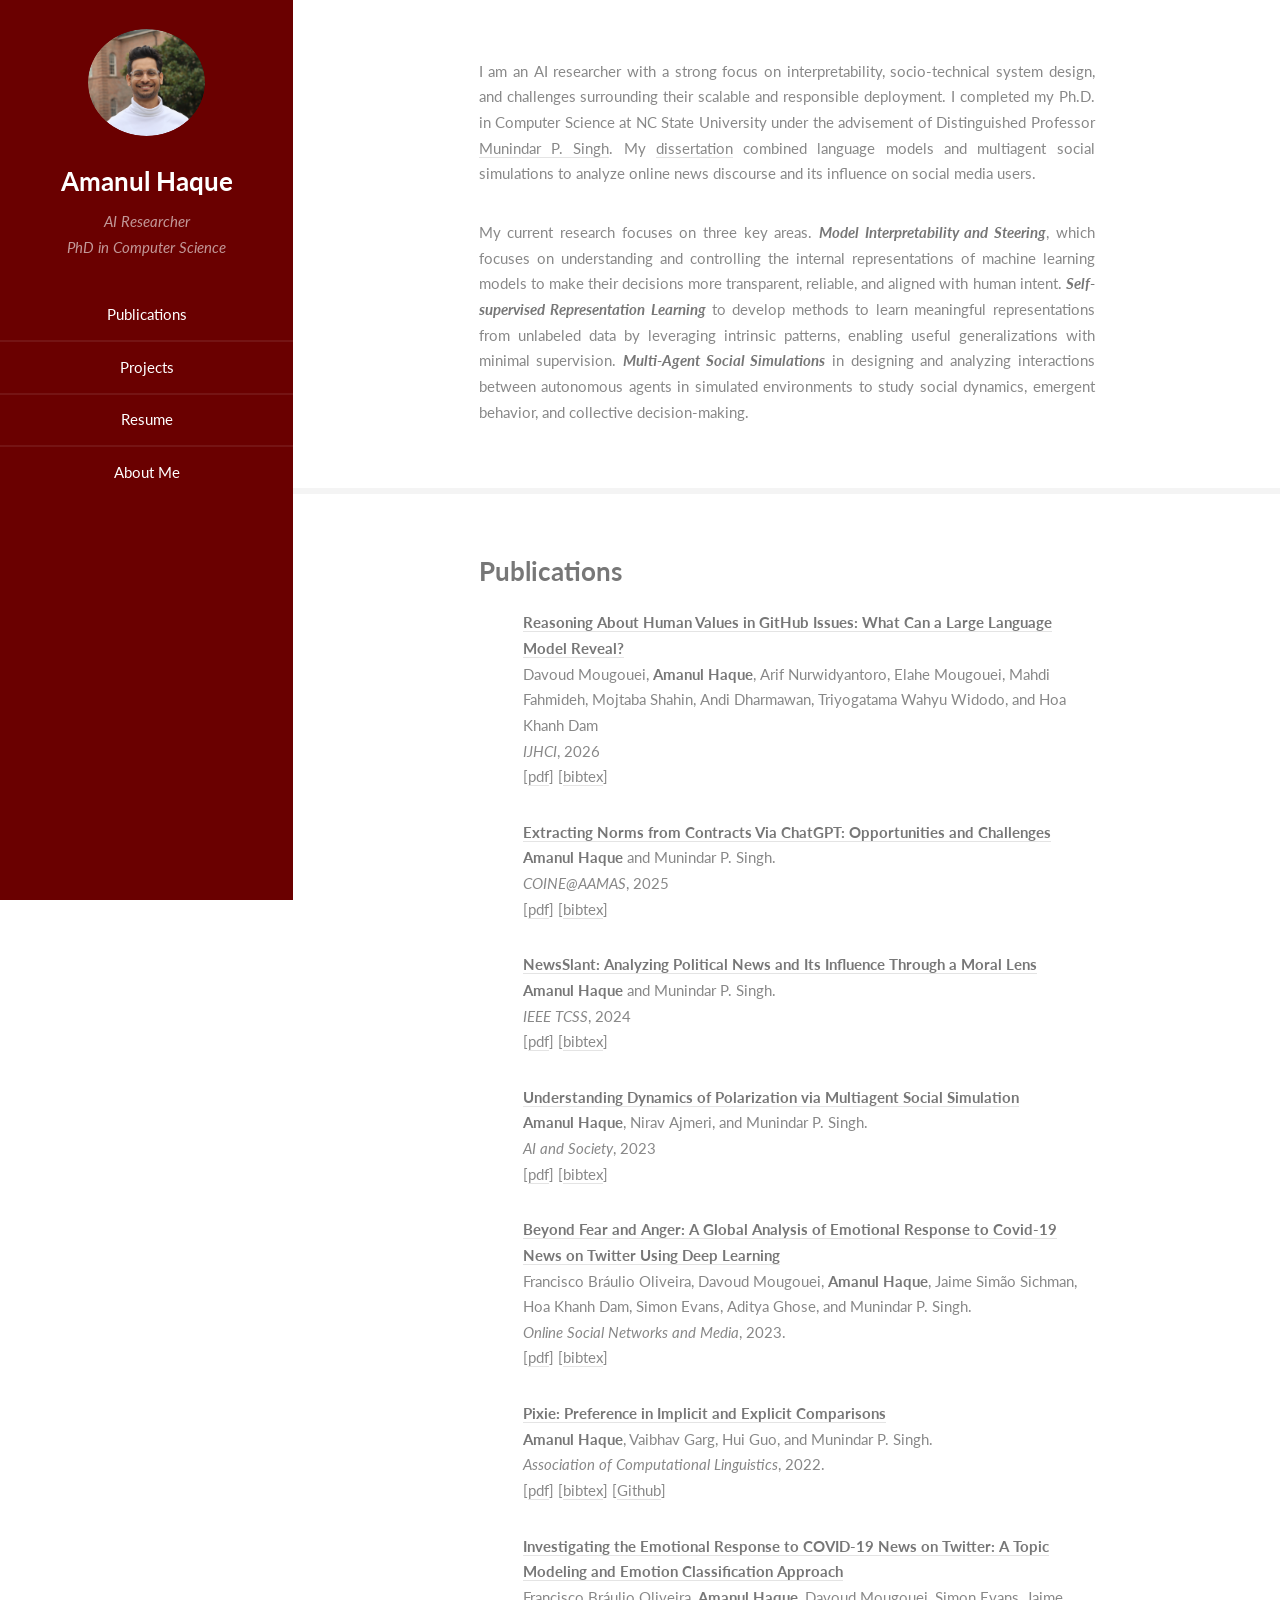
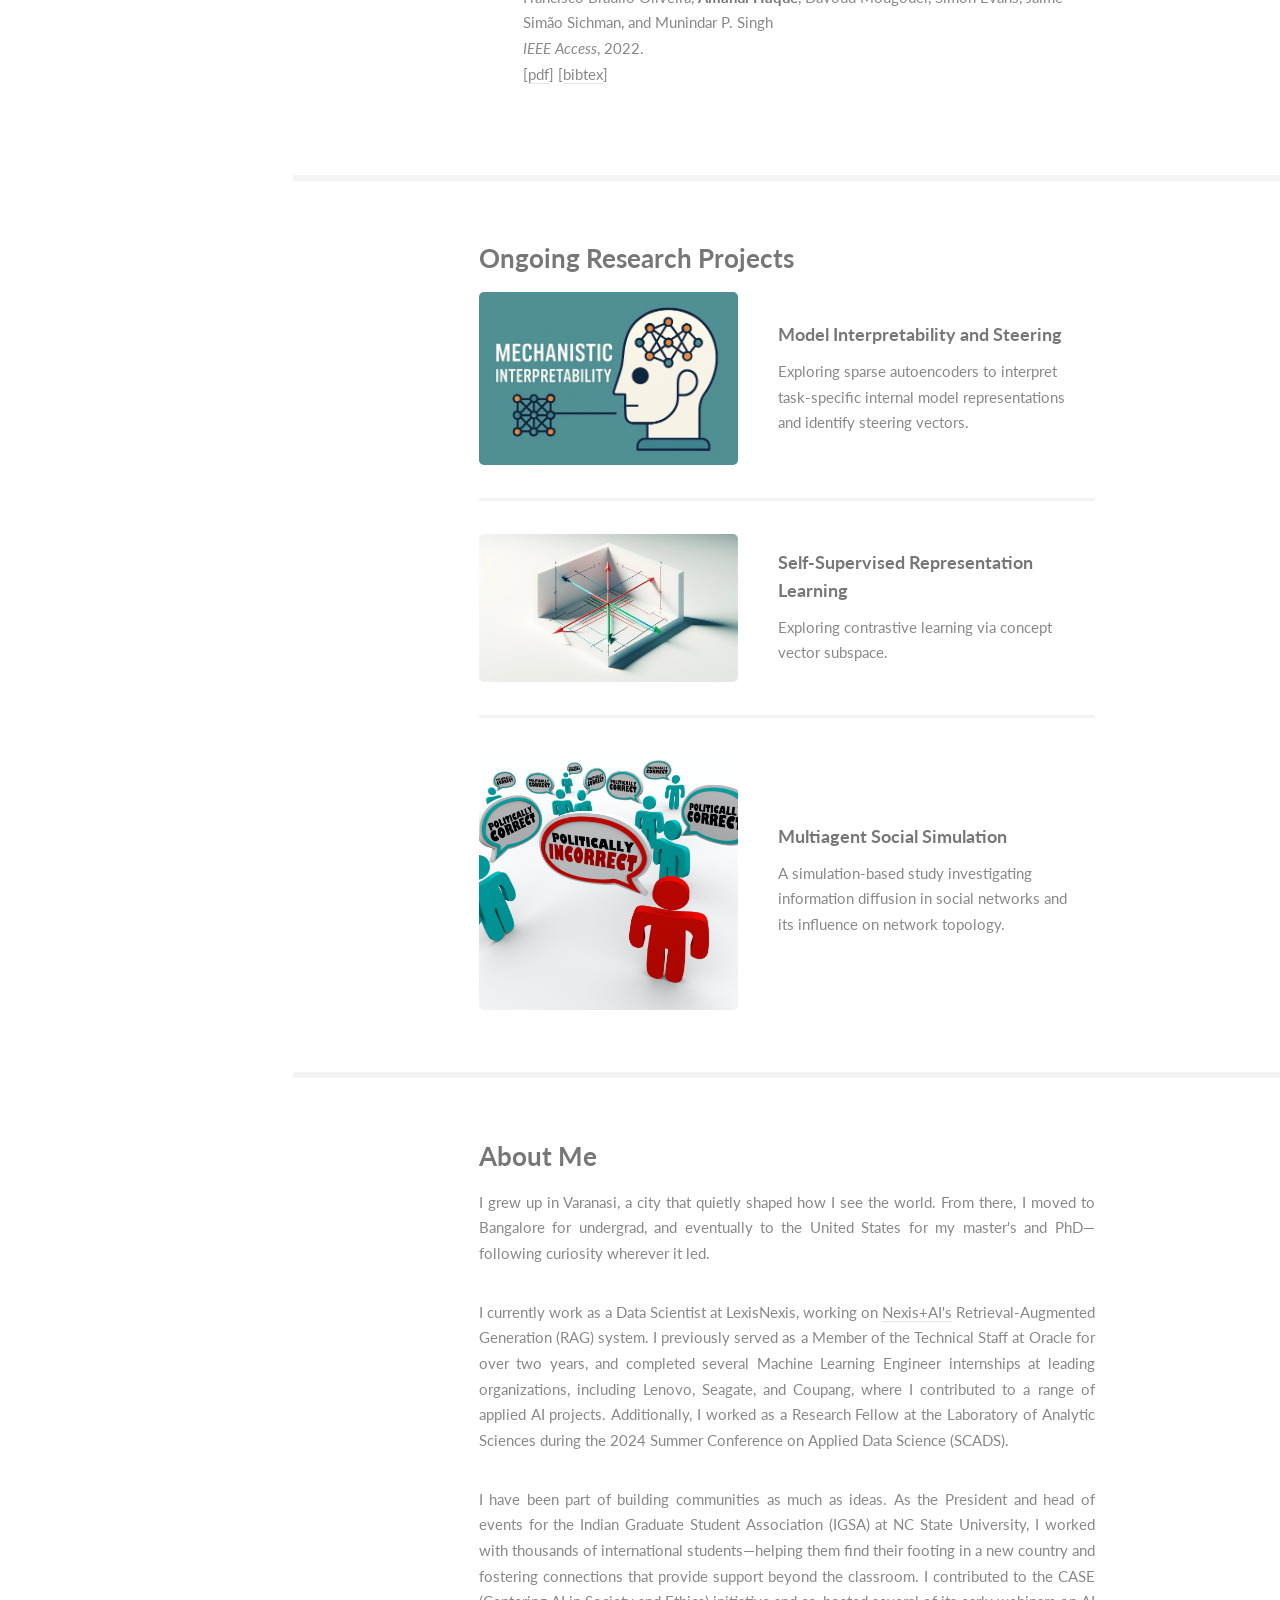
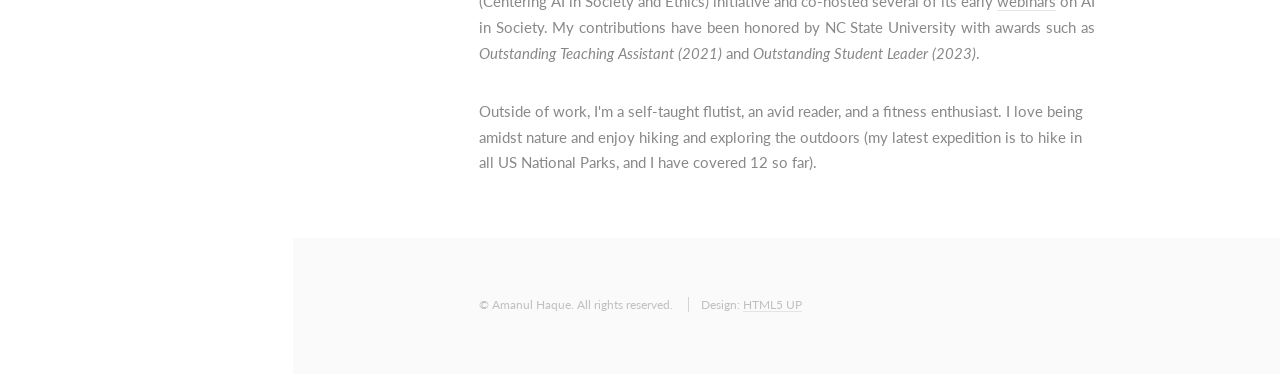
==== commit 671329a2: "Update index.html" ====
--- a/index.html
+++ b/index.html
@@ -8,87 +8,211 @@
     <head>
         <title>Amanul Haque</title>
         <meta charset="utf-8" />
-        <meta name="viewport" content="width=device-width, initial-scale=1" />
-        <link rel=".css
-
-        <!-- FIX: Responsive overrides so the sidebar shows on mobile -->
+        <meta name="viewport" content="width=device-width, initial-scale=1, viewport-fit=cover" />
+        <link rel="stylesheet" href="styles/main.css" />
+
+        <!-- ============ MOBILE / RESPONSIVE OVERRIDES ============ -->
         <style>
-            /* Hamburger button - hidden on desktop */
+            /* Hamburger toggle - hidden on desktop */
             #nav-toggle {
                 display: none;
                 position: fixed;
-                top: 12px;
-                right: 12px;
+                top: 10px;
+                right: 10px;
                 z-index: 10000;
-                background: #1f2328;
+                background: rgba(31, 35, 40, 0.92);
                 color: #fff;
                 border: none;
                 border-radius: 6px;
-                padding: 10px 14px;
-                font-size: 20px;
+                padding: 8px 12px;
+                font-size: 18px;
+                line-height: 1;
                 cursor: pointer;
                 box-shadow: 0 2px 6px rgba(0,0,0,0.25);
             }
 
+            /* ---------- TABLET / SMALL LAPTOP ---------- */
             @media screen and (max-width: 980px) {
                 #nav-toggle { display: block; }
 
-                /* Force the sidebar to be visible and stack on top */
+                /* Sidebar becomes a compact top bar */
                 #header {
                     display: block !important;
                     position: static !important;
                     width: 100% !important;
                     height: auto !important;
                     min-height: 0 !important;
-                    padding: 2em 1.5em !important;
+                    padding: 1em 1em 0.75em !important;
                     box-sizing: border-box;
                     text-align: center;
                 }
 
-                #header header { margin-bottom: 1.5em; }
-
+                /* Compact header row: avatar + name side-by-side */
+                #header > header {
+                    display: flex;
+                    align-items: center;
+                    justify-content: center;
+                    flex-wrap: wrap;
+                    gap: 0.75em;
+                    margin: 0 0 0.75em 0;
+                    padding: 0;
+                }
+
+                #header .image.avatar {
+                    margin: 0 !important;
+                    width: auto !important;
+                    display: inline-block;
+                }
                 #header .image.avatar img {
-                    max-width: 140px;
-                    height: auto;
-                    margin: 0 auto;
-                }
-
-                /* Nav as wrap-friendly button row */
-                #header #nav { display: block; }
+                    width: 64px !important;
+                    height: 64px !important;
+                    max-width: 64px !important;
+                    border-radius: 50%;
+                    object-fit: cover;
+                    display: block;
+                }
+
+                #header header #logo {
+                    font-size: 1.2em !important;
+                    margin: 0 !important;
+                    line-height: 1.1;
+                }
+                #header header #logo a { color: inherit; }
+                #header header p {
+                    font-size: 0.8em !important;
+                    margin: 0.2em 0 0 0 !important;
+                    line-height: 1.25;
+                    opacity: 0.8;
+                }
+                #header header > div.title-block {
+                    text-align: left;
+                }
+
+                /* Nav as compact wrap of pill buttons */
+                #header #nav { display: block; margin: 0; }
                 #header #nav ul {
                     list-style: none;
                     padding: 0;
-                    margin: 1em 0;
+                    margin: 0.5em 0;
                     display: flex;
                     flex-wrap: wrap;
                     justify-content: center;
-                    gap: 0.5em;
-                }
-                #header #nav ul li { margin: 0; }
+                    gap: 0.4em;
+                }
+                #header #nav ul li { margin: 0; padding: 0; border: 0; }
                 #header #nav ul li a {
                     display: inline-block;
-                    padding: 0.6em 1em;
-                    background: #2e3338;
+                    padding: 0.45em 0.85em;
+                    background: rgba(255,255,255,0.08);
                     color: #fff !important;
-                    border-radius: 6px;
+                    border-radius: 999px;
                     text-decoration: none;
-                    font-size: 0.9em;
-                }
-                #header #nav ul li a:hover { background: #444; }
-
-                /* Social icons row */
+                    font-size: 0.78em;
+                    letter-spacing: 0.02em;
+                    border: 1px solid rgba(255,255,255,0.12);
+                }
+                #header #nav ul li a:hover,
+                #header #nav ul li a:active { background: rgba(255,255,255,0.18); }
+
+                /* Social icons - compact row */
+                #header > footer { margin: 0.5em 0 0 0; padding: 0; }
                 #header footer ul.icons {
                     display: flex;
                     justify-content: center;
+                    gap: 0.6em;
+                    padding: 0;
+                    margin: 0;
+                }
+                #header footer ul.icons li a { font-size: 1em; }
+
+                /* Collapsed state */
+                #header.collapsed > header > div.title-block,
+                #header.collapsed #nav,
+                #header.collapsed > footer { display: none; }
+                #header.collapsed { padding: 0.5em 1em !important; }
+                #header.collapsed > header { justify-content: flex-start; margin: 0; }
+                #header.collapsed .image.avatar img { width: 40px !important; height: 40px !important; }
+
+                /* Main content layout */
+                #wrapper { padding-left: 0 !important; margin-left: 0 !important; }
+                #main { padding: 1.25em 1em !important; }
+                #main .container { padding: 0 !important; width: 100% !important; max-width: 100% !important; box-sizing: border-box; }
+                #main h3 { font-size: 1.1em; margin-top: 0.5em; }
+                #main p { font-size: 0.92em; line-height: 1.55; }
+
+                /* Publications list - tighter */
+                ul.feature-icons li {
+                    font-size: 0.88em;
+                    padding-left: 2em !important;
+                    margin-bottom: 1em !important;
+                    line-height: 1.5;
+                }
+
+                /* Projects: stack vertically with smaller images */
+                .features {
+                    display: flex !important;
+                    flex-direction: column;
                     gap: 1em;
-                    padding: 0;
-                }
-
-                /* Collapsed state when user taps hamburger */
-                #header.collapsed { display: none !important; }
-
-                #wrapper { padding-left: 0 !important; }
-                #main { padding: 1.5em !important; }
+                }
+                .features article {
+                    display: flex;
+                    flex-direction: row;
+                    gap: 0.75em;
+                    padding: 0.75em !important;
+                    margin: 0 !important;
+                    width: 100% !important;
+                    box-sizing: border-box;
+                }
+                .features article .image {
+                    flex: 0 0 90px;
+                    margin: 0 !important;
+                }
+                .features article .image img {
+                    width: 90px !important;
+                    height: 90px !important;
+                    object-fit: cover;
+                    border-radius: 6px;
+                }
+                .features article .inner {
+                    flex: 1;
+                    padding: 0 !important;
+                }
+                .features article h4 { font-size: 0.95em; margin: 0 0 0.3em 0; }
+                .features article p { font-size: 0.82em; margin: 0; }
+
+                /* Footer */
+                #footer { padding: 1.5em 1em !important; }
+                #footer .copyright { font-size: 0.75em; text-align: center; }
+            }
+
+            /* ---------- PHONE PORTRAIT ---------- */
+            @media screen and (max-width: 480px) {
+                #header { padding: 0.75em 0.75em 0.5em !important; }
+                #header .image.avatar img {
+                    width: 52px !important;
+                    height: 52px !important;
+                }
+                #header header #logo { font-size: 1.05em !important; }
+                #header header p { font-size: 0.72em !important; }
+                #header #nav ul li a { font-size: 0.72em; padding: 0.4em 0.75em; }
+
+                #main { padding: 1em 0.85em !important; }
+                #main h3 { font-size: 1em; }
+                #main p, ul.feature-icons li { font-size: 0.85em; }
+
+                .features article { flex-direction: column; }
+                .features article .image { flex: 0 0 auto; width: 100%; }
+                .features article .image img {
+                    width: 100% !important;
+                    height: 140px !important;
+                }
+            }
+
+            /* ---------- VERY SHORT SCREENS (landscape phones) ---------- */
+            @media screen and (max-height: 500px) and (max-width: 980px) {
+                #header { padding: 0.4em 0.75em !important; }
+                #header .image.avatar img { width: 40px !important; height: 40px !important; }
+                #header header p { display: none; }
             }
         </style>
 
@@ -103,22 +227,24 @@
     </head>
     <body>
 
-        <!-- FIX: Hamburger toggle button (mobile only) -->
+        <!-- Mobile-only hamburger -->
         <button id="nav-toggle" aria-label="Toggle menu">&#9776;</button>
 
-        <!-- Header -->
+        <!-- Header / Sidebar -->
         <section id="header">
             <header>
                 <span class="image avatar"><img src="./images/Amanul.png" alt=""/></span>
-                <h1 id="logo"><a href="#">Amanul Haque</a></h1>
-                <p>AI Researcher<br/>PhD in Computer Science</p> <!-- FIX: </br> -> <br/> -->
+                <div class="title-block">
+                    <h1 id="logo"><a href="#">Amanul Haque</a></h1>
+                    <p>AI Researcher<br/>PhD in Computer Science</p>
+                </div>
             </header>
             <nav id="nav">
                 <ul>
                     <li><a href="#pubs">Publications</a></li>
                     <li><a href="#projects">Projects</a></li>
                     <li><a href="files/Amanul_Haque_Resume.pdf">Resume</a></li>
-                    <li><a href="#about">About Me</a></li>
+                    <li><a href="#bio">About Me</a></li>
                 </ul>
             </nav>
             <footer>
@@ -136,13 +262,13 @@
             <!-- Main -->
             <div id="main">
 
-                <!-- About / Research Interests -->
+                <!-- Intro / Research Interests -->
                 <section id="research_interests">
                     <div class="container">
                         <p style="text-align: justify;">
                             I am an AI researcher with a strong focus on interpretability, socio-technical system design,
                             and challenges surrounding their scalable and responsible deployment. I completed my Ph.D. in Computer Science at NC State University under the advisement of Distinguished Professor <a href="https://www.csc2.ncsu.edu/faculty/mpsingh/" target="_blank">Munindar P. Singh</a>.
-                            My <a href='https://www.proquest.com/openview/dbba80de1675ed70fa21ac1cbde3060d/1?pq-origsite=gscholar&cbl=18750&diss=y'>dissertation</a> combined language models and multiagent social simulations to analyze online news discourse and its influence on social media users.
+                            My <a href="https://www.proquest.com/openview/dbba80de1675ed70fa21ac1cbde3060d/1?pq-origsite=gscholar&amp;cbl=18750&amp;diss=y" target="_blank">dissertation</a> combined language models and multiagent social simulations to analyze online news discourse and its influence on social media users.
                         </p>
 
                         <p style="text-align: justify;">
@@ -160,120 +286,91 @@
                         <h3>Publications</h3>
                         <ul class="feature-icons">
                             <li class="icon fa-file-text-o">
-                                <strong><a href="https://www.tandfonline.com/doi/abs/10.1080/10447318.2025.2594137" target="_blank">Reasoning About Human Values in GitHub Issues: What Can a Large Language Model Reveal?</a></strong>
-                                <br/>
-                                Davoud Mougouei, <b>Amanul Haque</b>, Arif Nurwidyantoro, Elahe Mougouei, Mahdi Fahmideh, Mojtaba Shahin, Andi Dharmawan, Triyogatama Wahyu Widodo, and Hoa Khanh Dam
-                                <br/>
-                                <em>IJHCI</em>, 2026
-                                <br/>
-                                [<a href="#" target="_blank">pdf</a>]
-                                [<a href="#" target="_blank">bibtex</a>]
-                                <br/>
-                            </li>
-
-                            <li class="icon fa-file-text-o">
-                                <strong><a href="https://arxiv.org/abs/2404.02269" target="_blank">Extracting Norms from Contracts Via ChatGPT: Opportunities and Challenges</a></strong>
-                                <br/>
-                                <b>Amanul Haque</b> and Munindar P. Singh.
-                                <br/>
-                                <em>COINE@AAMAS</em>, 2025
-                                <br/>
+                                <strong><a href="https://www.tandfonline.com/doi/abs/10.1080/10447318.2025.2594137" target="_blank">Reasoning About Human Values in GitHub Issues: What Can a Large Language Model Reveal?</a></strong><br/>
+                                Davoud Mougouei, <b>Amanul Haque</b>, Arif Nurwidyantoro, Elahe Mougouei, Mahdi Fahmideh, Mojtaba Shahin, Andi Dharmawan, Triyogatama Wahyu Widodo, and Hoa Khanh Dam<br/>
+                                <em>IJHCI</em>, 2026<br/>
+                                [<a href="#" target="_blank">pdf</a>] [<a href="#" target="_blank">bibtex</a>]
+                            </li>
+
+                            <li class="icon fa-file-text-o">
+                                <strong><a href="https://arxiv.org/abs/2404.02269" target="_blank">Extracting Norms from Contracts Via ChatGPT: Opportunities and Challenges</a></strong><br/>
+                                <b>Amanul Haque</b> and Munindar P. Singh.<br/>
+                                <em>COINE@AAMAS</em>, 2025<br/>
                                 [<a href="Papers/COINE2024/Extracting Norms from Contracts Via ChatGPT- Opportunities and Challenges.pdf" target="_blank">pdf</a>]
                                 [<a href="Papers/COINE2024/extracting_norms.bib" target="_blank">bibtex</a>]
-                                <br/>
-                            </li>
-
-                            <li class="icon fa-file-text-o">
-                                <strong><a href="https://ieeexplore.ieee.org/abstract/document/10379491" target="_blank">NewsSlant: Analyzing Political News and Its Influence Through a Moral Lens</a></strong>
-                                <br/>
-                                <b>Amanul Haque</b> and Munindar P. Singh.
-                                <br/>
-                                <em>IEEE TCSS</em>, 2024
-                                <br/>
+                            </li>
+
+                            <li class="icon fa-file-text-o">
+                                <strong><a href="https://ieeexplore.ieee.org/abstract/document/10379491" target="_blank">NewsSlant: Analyzing Political News and Its Influence Through a Moral Lens</a></strong><br/>
+                                <b>Amanul Haque</b> and Munindar P. Singh.<br/>
+                                <em>IEEE TCSS</em>, 2024<br/>
                                 [<a href="Papers/IEEE-TCSS/NewsSlant__Analyzing_Political_News_and_Its_Influence_Through_a_Moral_Lens.pdf" target="_blank">pdf</a>]
                                 [<a href="Papers/IEEE-TCSS/newsslant.bib" target="_blank">bibtex</a>]
-                                <br/>
-                            </li>
-
-                            <li class="icon fa-file-text-o">
-                                <strong><a href="https://link.springer.com/article/10.1007/s00146-022-01626-5" target="_blank">Understanding Dynamics of Polarization via Multiagent Social Simulation</a></strong>
-                                <br/>
-                                <b>Amanul Haque</b>, Nirav Ajmeri, and Munindar P. Singh.
-                                <br/>
-                                <em>AI and Society</em>, 2023
-                                <br/>
+                            </li>
+
+                            <li class="icon fa-file-text-o">
+                                <strong><a href="https://link.springer.com/article/10.1007/s00146-022-01626-5" target="_blank">Understanding Dynamics of Polarization via Multiagent Social Simulation</a></strong><br/>
+                                <b>Amanul Haque</b>, Nirav Ajmeri, and Munindar P. Singh.<br/>
+                                <em>AI and Society</em>, 2023<br/>
                                 [<a href="Papers/AIS2023/haque_et_al_2023_ai_and_soc_understanding_polarization_via_social_sim.pdf" target="_blank">pdf</a>]
                                 [<a href="Papers/AIS2023/understanding_pol.bib" target="_blank">bibtex</a>]
-                                <br/>
-                            </li>
-
-                            <li class="icon fa-file-text-o">
-                                <strong><a href="https://www.sciencedirect.com/science/article/pii/S2468696423000125" target="_blank">Beyond Fear and Anger: A Global Analysis of Emotional Response to Covid-19 News on Twitter Using Deep Learning</a></strong>
-                                <br/>
-                                Francisco Bráulio Oliveira, Davoud Mougouei, <b>Amanul Haque</b>, Jaime Simão Sichman, Hoa Khanh Dam, Simon Evans, Aditya Ghose, and Munindar P. Singh.
-                                <br/>
-                                <em>Online Social Networks and Media</em>, 2023.
-                                <br/>
-                                [<a href="Papers/OSNM2023//Beyond Fear and Anger - A Global Analysis of Emotional Response to Covid-19 News on Twitter.pdf" target="_blank">pdf</a>]
+                            </li>
+
+                            <li class="icon fa-file-text-o">
+                                <strong><a href="https://www.sciencedirect.com/science/article/pii/S2468696423000125" target="_blank">Beyond Fear and Anger: A Global Analysis of Emotional Response to Covid-19 News on Twitter Using Deep Learning</a></strong><br/>
+                                Francisco Bráulio Oliveira, Davoud Mougouei, <b>Amanul Haque</b>, Jaime Simão Sichman, Hoa Khanh Dam, Simon Evans, Aditya Ghose, and Munindar P. Singh.<br/>
+                                <em>Online Social Networks and Media</em>, 2023.<br/>
+                                [<a href="Papers/OSNM2023/Beyond Fear and Anger - A Global Analysis of Emotional Response to Covid-19 News on Twitter.pdf" target="_blank">pdf</a>]
                                 [<a href="Papers/OSNM2023/bibtex_beyond_fear_and_anger_Haque_et_al.bib" target="_blank">bibtex</a>]
-                                <br/>
-                            </li>
-
-                            <li class="icon fa-file-text-o">
-                                <strong><a href="https://aclanthology.org/2022.acl-short.13/" target="_blank">Pixie: Preference in Implicit and Explicit Comparisons</a></strong>
-                                <br/>
-                                <b>Amanul Haque</b>, Vaibhav Garg, Hui Guo, and Munindar P. Singh.
-                                <br/>
-                                <em>Association of Computational Linguistics</em>, 2022.
-                                <br/>
+                            </li>
+
+                            <li class="icon fa-file-text-o">
+                                <strong><a href="https://aclanthology.org/2022.acl-short.13/" target="_blank">Pixie: Preference in Implicit and Explicit Comparisons</a></strong><br/>
+                                <b>Amanul Haque</b>, Vaibhav Garg, Hui Guo, and Munindar P. Singh.<br/>
+                                <em>Association of Computational Linguistics</em>, 2022.<br/>
                                 [<a href="Papers/ACL2022/Pixie_ACL_2022_short_paper_haque_et_al.pdf" target="_blank">pdf</a>]
                                 [<a href="Papers/ACL2022/pixie_haque_et_al.bib" target="_blank">bibtex</a>]
                                 [<a href="https://github.com/ahaque2/Pixie" target="_blank">Github</a>]
-                                <br/>
-                            </li>
-
-                            <li class="icon fa-file-text-o">
-                                <strong><a href="https://ieeexplore.ieee.org/abstract/document/9709267" target="_blank">Investigating the Emotional Response to COVID-19 News on Twitter: A Topic Modeling and Emotion Classification Approach</a></strong>
-                                <br/>
-                                Francisco Bráulio Oliveira, <b>Amanul Haque</b>, Davoud Mougouei, Simon Evans, Jaime Simão Sichman, and Munindar P. Singh
-                                <br/>
-                                <em>IEEE Access</em>, 2022.
-                                <br/>
+                            </li>
+
+                            <li class="icon fa-file-text-o">
+                                <strong><a href="https://ieeexplore.ieee.org/abstract/document/9709267" target="_blank">Investigating the Emotional Response to COVID-19 News on Twitter: A Topic Modeling and Emotion Classification Approach</a></strong><br/>
+                                Francisco Bráulio Oliveira, <b>Amanul Haque</b>, Davoud Mougouei, Simon Evans, Jaime Simão Sichman, and Munindar P. Singh<br/>
+                                <em>IEEE Access</em>, 2022.<br/>
                                 [<a href="Papers/IEEE_access2022/Investigating the Emotional Response to COVID-19 News on Twitter - A Topic Modeling and Emotion Classification Approach.pdf" target="_blank">pdf</a>]
                                 [<a href="Papers/IEEE_access2022/ieee_access_2022.bib" target="_blank">bibtex</a>]
-                                <br/>
                             </li>
                         </ul>
                     </div>
                 </section>
 
-                <!-- FIX: Projects section - removed broken nested comments -->
+                <!-- Projects -->
                 <section id="projects">
                     <div class="container">
                         <h3>Ongoing Research Projects</h3>
                         <div class="features">
 
                             <article>
-                                <a href="#" class="image"><img src="images/mech_interp.webp" alt="" width="100" height="200"/></a>
+                                <a href="#" class="image"><img src="images/mech_interp.webp" alt=""/></a>
                                 <div class="inner">
                                     <h4><a href="#" target="_blank">Model Interpretability and Steering</a></h4>
-                                    <p>Exploring sparse autoencoders to interpret task-specific internal model representations and identify steering vectors<br/></p>
+                                    <p>Exploring sparse autoencoders to interpret task-specific internal model representations and identify steering vectors.</p>
                                 </div>
                             </article>
 
                             <article>
-                                <a href="#" class="image"><img src="images/vector_subspace.webp" alt="" width="100" height="200"/></a>
+                                <a href="#" class="image"><img src="images/vector_subspace.webp" alt=""/></a>
                                 <div class="inner">
                                     <h4><a href="https://globalaffects.org/" target="_blank">Self-Supervised Representation Learning</a></h4>
-                                    <p>Exploring contrastive learning via concept vector subspace<br/></p>
+                                    <p>Exploring contrastive learning via concept vector subspace.</p>
                                 </div>
                             </article>
 
                             <article>
-                                <a href="#" class="image"><img src="images/PoliticalCorrectness.jpeg" alt="" width="100" height="200"/></a>
+                                <a href="#" class="image"><img src="images/PoliticalCorrectness.jpeg" alt=""/></a>
                                 <div class="inner">
                                     <h4><a href="#" target="_blank">Multiagent Social Simulation</a></h4>
-                                    <p>A simulation-based study investigating information diffusion in social networks and its influence on network topology<br/></p>
+                                    <p>A simulation-based study investigating information diffusion in social networks and its influence on network topology.</p>
                                 </div>
                             </article>
 
@@ -287,11 +384,11 @@
                         <h3>About Me</h3>
 
                         <p style="text-align: justify;">
-                            I grew up in Varanasi, a city that quietly shaped how I see the world. From there, I moved to Bangalore for undergrad, and eventually to the United States for my master's and PhD—following curiosity wherever it led.
+                            I grew up in Varanasi, a city that quietly shaped how I see the world. From there, I moved to Bangalore for undergrad, and eventually to the United States for my master's and PhD&mdash;following curiosity wherever it led.
                         </p>
 
                         <p style="text-align: justify;">
-                            I currently work as a Data Scientist at LexisNexis, working on <a href='https://www.lexisnexis.com/en-int/products/nexis-plus-ai'>Nexis+AI's</a> Retrieval-Augmented Generation (RAG) system.
+                            I currently work as a Data Scientist at LexisNexis, working on <a href="https://www.lexisnexis.com/en-int/products/nexis-plus-ai" target="_blank">Nexis+AI's</a> Retrieval-Augmented Generation (RAG) system.
                             I previously served as a Member of the Technical Staff at Oracle for over two years, and completed several Machine Learning Engineer internships at leading organizations, including Lenovo, Seagate, and Coupang, where I contributed to a range of applied AI projects.
                             Additionally, I worked as a Research Fellow at the Laboratory of Analytic Sciences during the 2024 Summer Conference on Applied Data Science (SCADS).
                         </p>
@@ -299,9 +396,9 @@
                         <p style="text-align: justify;">
                             I have been part of building communities as much as ideas.
                             As the President and head of events for the Indian Graduate Student Association (IGSA) at NC State University,
-                            I worked with thousands of international students—helping them find their footing in a new country and fostering connections that provide support beyond the classroom.
+                            I worked with thousands of international students&mdash;helping them find their footing in a new country and fostering connections that provide support beyond the classroom.
                             I contributed to the CASE (Centering AI in Society and Ethics) initiative and
-                            co-hosted several of its early <a href='https://www.youtube.com/@ncsuaiinsociety9772'>Webinars</a> on AI in Society.
+                            co-hosted several of its early <a href="https://www.youtube.com/@ncsuaiinsociety9772" target="_blank">webinars</a> on AI in Society.
                             My contributions have been honored by NC State University with awards such as <em>Outstanding Teaching Assistant (2021)</em> and <em>Outstanding Student Leader (2023)</em>.
                         </p>
 
@@ -310,7 +407,7 @@
                             I love being amidst nature and enjoy hiking and exploring the outdoors (my latest expedition is to hike in all US National Parks, and I have covered 12 so far).
                         </p>
                     </div>
-                </section> <!-- FIX: was missing closing > -->
+                </section>
 
             </div>
 
@@ -318,7 +415,8 @@
             <section id="footer">
                 <div class="container">
                     <ul class="copyright">
-                        <li>&copy; Untitled. All rights reserved.</li><li>Design: <a href="https://html5up.net">HTML5 UP</a></li>
+                        <li>&copy; Amanul Haque. All rights reserved.</li>
+                        <li>Design: <a href="https://html5up.net">HTML5 UP</a></li>
                     </ul>
                 </div>
             </section>
@@ -333,7 +431,7 @@
         <script src="assets/js/util.js"></script>
         <script src="assets/js/main.js"></script>
 
-        <!-- FIX: Hamburger toggle script -->
+        <!-- Mobile nav toggle -->
         <script>
             (function() {
                 var btn = document.getElementById('nav-toggle');
@@ -344,7 +442,7 @@
                     header.classList.toggle('collapsed');
                 });
 
-                // Auto-collapse the sidebar after a nav link is tapped on mobile
+                // Auto-collapse after tapping a nav link on mobile
                 header.querySelectorAll('#nav a').forEach(function(a) {
                     a.addEventListener('click', function() {
                         if (window.innerWidth <= 980) header.classList.add('collapsed');
--- a/styles/main.css
+++ b/styles/main.css
@@ -0,0 +1,3105 @@
+@import url("font-awesome.min.css");
+@import url("https://fonts.googleapis.com/css?family=Lato:400,400italic,700,700italic|Source+Code+Pro:400");
+
+/*
+	Read Only by HTML5 UP
+	html5up.net | @ajlkn
+	Free for personal and commercial use under the CCA 3.0 license (html5up.net/license)
+*/
+
+/* Reset */
+:root {
+  --color1: #6a0000;
+  --color2: #c29898;
+  --color3: #a26161;
+  --color4: #751414;
+  --color5: #5c0000;
+}
+/*
+  --color1: #008d07;
+  --color2: #d1f1e9;
+  --color3: #b6e9dc;
+  --color4: #5ed0b1;
+  --color5: #39c29d;
+  --color6: #5ccfb0;*/
+
+
+	html, body, div, span, applet, object, iframe, h1, h2, h3, h4, h5, h6, p, blockquote, pre, a, abbr, acronym, address, big, cite, code, del, dfn, em, img, ins, kbd, q, s, samp, small, strike, strong, sub, sup, tt, var, b, u, i, center, dl, dt, dd, ol, ul, li, fieldset, form, label, legend, table, caption, tbody, tfoot, thead, tr, th, td, article, aside, canvas, details, embed, figure, figcaption, footer, header, hgroup, menu, nav, output, ruby, section, summary, time, mark, audio, video {
+		margin: 0;
+		padding: 0;
+		border: 0;
+		font-size: 100%;
+		font: inherit;
+		vertical-align: baseline;
+	}
+
+	article, aside, details, figcaption, figure, footer, header, hgroup, menu, nav, section {
+		display: block;
+	}
+
+	body {
+		line-height: 1;
+	}
+
+	ol, ul {
+		list-style: none;
+	}
+
+	blockquote, q {
+		quotes: none;
+	}
+
+	blockquote:before, blockquote:after, q:before, q:after {
+		content: '';
+		content: none;
+	}
+
+	table {
+		border-collapse: collapse;
+		border-spacing: 0;
+	}
+
+	body {
+		-webkit-text-size-adjust: none;
+	}
+
+/* Box Model */
+
+	*, *:before, *:after {
+		-moz-box-sizing: border-box;
+		-webkit-box-sizing: border-box;
+		box-sizing: border-box;
+	}
+
+/* Containers */
+
+	.container {
+		margin-left: auto;
+		margin-right: auto;
+	}
+
+	.container.\31 25\25 {
+		width: 100%;
+		max-width: 56.25em;
+		min-width: 45em;
+	}
+
+	.container.\37 5\25 {
+		width: 33.75em;
+	}
+
+	.container.\35 0\25 {
+		width: 22.5em;
+	}
+
+	.container.\32 5\25 {
+		width: 11.25em;
+	}
+
+	.container {
+		width: 45em;
+	}
+
+	@media screen and (max-width: 1680px) {
+
+		.container.\31 25\25 {
+			width: 100%;
+			max-width: 56.25em;
+			min-width: 45em;
+		}
+
+		.container.\37 5\25 {
+			width: 33.75em;
+		}
+
+		.container.\35 0\25 {
+			width: 22.5em;
+		}
+
+		.container.\32 5\25 {
+			width: 11.25em;
+		}
+
+		.container {
+			width: 45em;
+		}
+
+	}
+
+	@media screen and (max-width: 1280px) {
+
+		.container.\31 25\25 {
+			width: 100%;
+			max-width: 52.5em;
+			min-width: 42em;
+		}
+
+		.container.\37 5\25 {
+			width: 31.5em;
+		}
+
+		.container.\35 0\25 {
+			width: 21em;
+		}
+
+		.container.\32 5\25 {
+			width: 10.5em;
+		}
+
+		.container {
+			width: 42em;
+		}
+
+	}
+
+	@media screen and (max-width: 1024px) {
+
+		.container.\31 25\25 {
+			width: 100%;
+			max-width: 106.25%;
+			min-width: 85%;
+		}
+
+		.container.\37 5\25 {
+			width: 63.75%;
+		}
+
+		.container.\35 0\25 {
+			width: 42.5%;
+		}
+
+		.container.\32 5\25 {
+			width: 21.25%;
+		}
+
+		.container {
+			width: 85% !important;
+		}
+
+	}
+
+	@media screen and (max-width: 736px) {
+
+		.container.\31 25\25 {
+			width: 100%;
+			max-width: 112.5%;
+			min-width: 90%;
+		}
+
+		.container.\37 5\25 {
+			width: 67.5%;
+		}
+
+		.container.\35 0\25 {
+			width: 45%;
+		}
+
+		.container.\32 5\25 {
+			width: 22.5%;
+		}
+
+		.container {
+			width: 90% !important;
+		}
+
+	}
+
+	@media screen and (max-width: 480px) {
+
+		.container.\31 25\25 {
+			width: 100%;
+			max-width: 112.5%;
+			min-width: 90%;
+		}
+
+		.container.\37 5\25 {
+			width: 67.5%;
+		}
+
+		.container.\35 0\25 {
+			width: 45%;
+		}
+
+		.container.\32 5\25 {
+			width: 22.5%;
+		}
+
+		.container {
+			width: 90% !important;
+		}
+
+	}
+
+/* Grid */
+
+	.row {
+		border-bottom: solid 1px transparent;
+		-moz-box-sizing: border-box;
+		-webkit-box-sizing: border-box;
+		box-sizing: border-box;
+	}
+
+	.row > * {
+		float: left;
+		-moz-box-sizing: border-box;
+		-webkit-box-sizing: border-box;
+		box-sizing: border-box;
+	}
+
+	.row:after, .row:before {
+		content: '';
+		display: block;
+		clear: both;
+		height: 0;
+	}
+
+	.row.uniform > * > :first-child {
+		margin-top: 0;
+	}
+
+	.row.uniform > * > :last-child {
+		margin-bottom: 0;
+	}
+
+	.row.\30 \25 > * {
+		padding: 0 0 0 0em;
+	}
+
+	.row.\30 \25 {
+		margin: 0 0 -1px 0em;
+	}
+
+	.row.uniform.\30 \25 > * {
+		padding: 0em 0 0 0em;
+	}
+
+	.row.uniform.\30 \25 {
+		margin: 0em 0 -1px 0em;
+	}
+
+	.row > * {
+		padding: 0 0 0 2em;
+	}
+
+	.row {
+		margin: 0 0 -1px -2em;
+	}
+
+	.row.uniform > * {
+		padding: 2em 0 0 2em;
+	}
+
+	.row.uniform {
+		margin: -2em 0 -1px -2em;
+	}
+
+	.row.\32 00\25 > * {
+		padding: 0 0 0 4em;
+	}
+
+	.row.\32 00\25 {
+		margin: 0 0 -1px -4em;
+	}
+
+	.row.uniform.\32 00\25 > * {
+		padding: 4em 0 0 4em;
+	}
+
+	.row.uniform.\32 00\25 {
+		margin: -4em 0 -1px -4em;
+	}
+
+	.row.\31 50\25 > * {
+		padding: 0 0 0 3em;
+	}
+
+	.row.\31 50\25 {
+		margin: 0 0 -1px -3em;
+	}
+
+	.row.uniform.\31 50\25 > * {
+		padding: 3em 0 0 3em;
+	}
+
+	.row.uniform.\31 50\25 {
+		margin: -3em 0 -1px -3em;
+	}
+
+	.row.\35 0\25 > * {
+		padding: 0 0 0 1em;
+	}
+
+	.row.\35 0\25 {
+		margin: 0 0 -1px -1em;
+	}
+
+	.row.uniform.\35 0\25 > * {
+		padding: 1em 0 0 1em;
+	}
+
+	.row.uniform.\35 0\25 {
+		margin: -1em 0 -1px -1em;
+	}
+
+	.row.\32 5\25 > * {
+		padding: 0 0 0 0.5em;
+	}
+
+	.row.\32 5\25 {
+		margin: 0 0 -1px -0.5em;
+	}
+
+	.row.uniform.\32 5\25 > * {
+		padding: 0.5em 0 0 0.5em;
+	}
+
+	.row.uniform.\32 5\25 {
+		margin: -0.5em 0 -1px -0.5em;
+	}
+
+	.\31 2u, .\31 2u\24 {
+		width: 100%;
+		clear: none;
+		margin-left: 0;
+	}
+
+	.\31 1u, .\31 1u\24 {
+		width: 91.6666666667%;
+		clear: none;
+		margin-left: 0;
+	}
+
+	.\31 0u, .\31 0u\24 {
+		width: 83.3333333333%;
+		clear: none;
+		margin-left: 0;
+	}
+
+	.\39 u, .\39 u\24 {
+		width: 75%;
+		clear: none;
+		margin-left: 0;
+	}
+
+	.\38 u, .\38 u\24 {
+		width: 66.6666666667%;
+		clear: none;
+		margin-left: 0;
+	}
+
+	.\37 u, .\37 u\24 {
+		width: 58.3333333333%;
+		clear: none;
+		margin-left: 0;
+	}
+
+	.\36 u, .\36 u\24 {
+		width: 50%;
+		clear: none;
+		margin-left: 0;
+	}
+
+	.\35 u, .\35 u\24 {
+		width: 41.6666666667%;
+		clear: none;
+		margin-left: 0;
+	}
+
+	.\34 u, .\34 u\24 {
+		width: 33.3333333333%;
+		clear: none;
+		margin-left: 0;
+	}
+
+	.\33 u, .\33 u\24 {
+		width: 25%;
+		clear: none;
+		margin-left: 0;
+	}
+
+	.\32 u, .\32 u\24 {
+		width: 16.6666666667%;
+		clear: none;
+		margin-left: 0;
+	}
+
+	.\31 u, .\31 u\24 {
+		width: 8.3333333333%;
+		clear: none;
+		margin-left: 0;
+	}
+
+	.\31 2u\24 + *,
+	.\31 1u\24 + *,
+	.\31 0u\24 + *,
+	.\39 u\24 + *,
+	.\38 u\24 + *,
+	.\37 u\24 + *,
+	.\36 u\24 + *,
+	.\35 u\24 + *,
+	.\34 u\24 + *,
+	.\33 u\24 + *,
+	.\32 u\24 + *,
+	.\31 u\24 + * {
+		clear: left;
+	}
+
+	.\-11u {
+		margin-left: 91.66667%;
+	}
+
+	.\-10u {
+		margin-left: 83.33333%;
+	}
+
+	.\-9u {
+		margin-left: 75%;
+	}
+
+	.\-8u {
+		margin-left: 66.66667%;
+	}
+
+	.\-7u {
+		margin-left: 58.33333%;
+	}
+
+	.\-6u {
+		margin-left: 50%;
+	}
+
+	.\-5u {
+		margin-left: 41.66667%;
+	}
+
+	.\-4u {
+		margin-left: 33.33333%;
+	}
+
+	.\-3u {
+		margin-left: 25%;
+	}
+
+	.\-2u {
+		margin-left: 16.66667%;
+	}
+
+	.\-1u {
+		margin-left: 8.33333%;
+	}
+
+	@media screen and (max-width: 1680px) {
+
+		.row > * {
+			padding: 0 0 0 2em;
+		}
+
+		.row {
+			margin: 0 0 -1px -2em;
+		}
+
+		.row.uniform > * {
+			padding: 2em 0 0 2em;
+		}
+
+		.row.uniform {
+			margin: -2em 0 -1px -2em;
+		}
+
+		.row.\32 00\25 > * {
+			padding: 0 0 0 4em;
+		}
+
+		.row.\32 00\25 {
+			margin: 0 0 -1px -4em;
+		}
+
+		.row.uniform.\32 00\25 > * {
+			padding: 4em 0 0 4em;
+		}
+
+		.row.uniform.\32 00\25 {
+			margin: -4em 0 -1px -4em;
+		}
+
+		.row.\31 50\25 > * {
+			padding: 0 0 0 3em;
+		}
+
+		.row.\31 50\25 {
+			margin: 0 0 -1px -3em;
+		}
+
+		.row.uniform.\31 50\25 > * {
+			padding: 3em 0 0 3em;
+		}
+
+		.row.uniform.\31 50\25 {
+			margin: -3em 0 -1px -3em;
+		}
+
+		.row.\35 0\25 > * {
+			padding: 0 0 0 1em;
+		}
+
+		.row.\35 0\25 {
+			margin: 0 0 -1px -1em;
+		}
+
+		.row.uniform.\35 0\25 > * {
+			padding: 1em 0 0 1em;
+		}
+
+		.row.uniform.\35 0\25 {
+			margin: -1em 0 -1px -1em;
+		}
+
+		.row.\32 5\25 > * {
+			padding: 0 0 0 0.5em;
+		}
+
+		.row.\32 5\25 {
+			margin: 0 0 -1px -0.5em;
+		}
+
+		.row.uniform.\32 5\25 > * {
+			padding: 0.5em 0 0 0.5em;
+		}
+
+		.row.uniform.\32 5\25 {
+			margin: -0.5em 0 -1px -0.5em;
+		}
+
+		.\31 2u\28xlarge\29, .\31 2u\24\28xlarge\29 {
+			width: 100%;
+			clear: none;
+			margin-left: 0;
+		}
+
+		.\31 1u\28xlarge\29, .\31 1u\24\28xlarge\29 {
+			width: 91.6666666667%;
+			clear: none;
+			margin-left: 0;
+		}
+
+		.\31 0u\28xlarge\29, .\31 0u\24\28xlarge\29 {
+			width: 83.3333333333%;
+			clear: none;
+			margin-left: 0;
+		}
+
+		.\39 u\28xlarge\29, .\39 u\24\28xlarge\29 {
+			width: 75%;
+			clear: none;
+			margin-left: 0;
+		}
+
+		.\38 u\28xlarge\29, .\38 u\24\28xlarge\29 {
+			width: 66.6666666667%;
+			clear: none;
+			margin-left: 0;
+		}
+
+		.\37 u\28xlarge\29, .\37 u\24\28xlarge\29 {
+			width: 58.3333333333%;
+			clear: none;
+			margin-left: 0;
+		}
+
+		.\36 u\28xlarge\29, .\36 u\24\28xlarge\29 {
+			width: 50%;
+			clear: none;
+			margin-left: 0;
+		}
+
+		.\35 u\28xlarge\29, .\35 u\24\28xlarge\29 {
+			width: 41.6666666667%;
+			clear: none;
+			margin-left: 0;
+		}
+
+		.\34 u\28xlarge\29, .\34 u\24\28xlarge\29 {
+			width: 33.3333333333%;
+			clear: none;
+			margin-left: 0;
+		}
+
+		.\33 u\28xlarge\29, .\33 u\24\28xlarge\29 {
+			width: 25%;
+			clear: none;
+			margin-left: 0;
+		}
+
+		.\32 u\28xlarge\29, .\32 u\24\28xlarge\29 {
+			width: 16.6666666667%;
+			clear: none;
+			margin-left: 0;
+		}
+
+		.\31 u\28xlarge\29, .\31 u\24\28xlarge\29 {
+			width: 8.3333333333%;
+			clear: none;
+			margin-left: 0;
+		}
+
+		.\31 2u\24\28xlarge\29 + *,
+		.\31 1u\24\28xlarge\29 + *,
+		.\31 0u\24\28xlarge\29 + *,
+		.\39 u\24\28xlarge\29 + *,
+		.\38 u\24\28xlarge\29 + *,
+		.\37 u\24\28xlarge\29 + *,
+		.\36 u\24\28xlarge\29 + *,
+		.\35 u\24\28xlarge\29 + *,
+		.\34 u\24\28xlarge\29 + *,
+		.\33 u\24\28xlarge\29 + *,
+		.\32 u\24\28xlarge\29 + *,
+		.\31 u\24\28xlarge\29 + * {
+			clear: left;
+		}
+
+		.\-11u\28xlarge\29 {
+			margin-left: 91.66667%;
+		}
+
+		.\-10u\28xlarge\29 {
+			margin-left: 83.33333%;
+		}
+
+		.\-9u\28xlarge\29 {
+			margin-left: 75%;
+		}
+
+		.\-8u\28xlarge\29 {
+			margin-left: 66.66667%;
+		}
+
+		.\-7u\28xlarge\29 {
+			margin-left: 58.33333%;
+		}
+
+		.\-6u\28xlarge\29 {
+			margin-left: 50%;
+		}
+
+		.\-5u\28xlarge\29 {
+			margin-left: 41.66667%;
+		}
+
+		.\-4u\28xlarge\29 {
+			margin-left: 33.33333%;
+		}
+
+		.\-3u\28xlarge\29 {
+			margin-left: 25%;
+		}
+
+		.\-2u\28xlarge\29 {
+			margin-left: 16.66667%;
+		}
+
+		.\-1u\28xlarge\29 {
+			margin-left: 8.33333%;
+		}
+
+	}
+
+	@media screen and (max-width: 1280px) {
+
+		.row > * {
+			padding: 0 0 0 1.5em;
+		}
+
+		.row {
+			margin: 0 0 -1px -1.5em;
+		}
+
+		.row.uniform > * {
+			padding: 1.5em 0 0 1.5em;
+		}
+
+		.row.uniform {
+			margin: -1.5em 0 -1px -1.5em;
+		}
+
+		.row.\32 00\25 > * {
+			padding: 0 0 0 3em;
+		}
+
+		.row.\32 00\25 {
+			margin: 0 0 -1px -3em;
+		}
+
+		.row.uniform.\32 00\25 > * {
+			padding: 3em 0 0 3em;
+		}
+
+		.row.uniform.\32 00\25 {
+			margin: -3em 0 -1px -3em;
+		}
+
+		.row.\31 50\25 > * {
+			padding: 0 0 0 2.25em;
+		}
+
+		.row.\31 50\25 {
+			margin: 0 0 -1px -2.25em;
+		}
+
+		.row.uniform.\31 50\25 > * {
+			padding: 2.25em 0 0 2.25em;
+		}
+
+		.row.uniform.\31 50\25 {
+			margin: -2.25em 0 -1px -2.25em;
+		}
+
+		.row.\35 0\25 > * {
+			padding: 0 0 0 0.75em;
+		}
+
+		.row.\35 0\25 {
+			margin: 0 0 -1px -0.75em;
+		}
+
+		.row.uniform.\35 0\25 > * {
+			padding: 0.75em 0 0 0.75em;
+		}
+
+		.row.uniform.\35 0\25 {
+			margin: -0.75em 0 -1px -0.75em;
+		}
+
+		.row.\32 5\25 > * {
+			padding: 0 0 0 0.375em;
+		}
+
+		.row.\32 5\25 {
+			margin: 0 0 -1px -0.375em;
+		}
+
+		.row.uniform.\32 5\25 > * {
+			padding: 0.375em 0 0 0.375em;
+		}
+
+		.row.uniform.\32 5\25 {
+			margin: -0.375em 0 -1px -0.375em;
+		}
+
+		.\31 2u\28large\29, .\31 2u\24\28large\29 {
+			width: 100%;
+			clear: none;
+			margin-left: 0;
+		}
+
+		.\31 1u\28large\29, .\31 1u\24\28large\29 {
+			width: 91.6666666667%;
+			clear: none;
+			margin-left: 0;
+		}
+
+		.\31 0u\28large\29, .\31 0u\24\28large\29 {
+			width: 83.3333333333%;
+			clear: none;
+			margin-left: 0;
+		}
+
+		.\39 u\28large\29, .\39 u\24\28large\29 {
+			width: 75%;
+			clear: none;
+			margin-left: 0;
+		}
+
+		.\38 u\28large\29, .\38 u\24\28large\29 {
+			width: 66.6666666667%;
+			clear: none;
+			margin-left: 0;
+		}
+
+		.\37 u\28large\29, .\37 u\24\28large\29 {
+			width: 58.3333333333%;
+			clear: none;
+			margin-left: 0;
+		}
+
+		.\36 u\28large\29, .\36 u\24\28large\29 {
+			width: 50%;
+			clear: none;
+			margin-left: 0;
+		}
+
+		.\35 u\28large\29, .\35 u\24\28large\29 {
+			width: 41.6666666667%;
+			clear: none;
+			margin-left: 0;
+		}
+
+		.\34 u\28large\29, .\34 u\24\28large\29 {
+			width: 33.3333333333%;
+			clear: none;
+			margin-left: 0;
+		}
+
+		.\33 u\28large\29, .\33 u\24\28large\29 {
+			width: 25%;
+			clear: none;
+			margin-left: 0;
+		}
+
+		.\32 u\28large\29, .\32 u\24\28large\29 {
+			width: 16.6666666667%;
+			clear: none;
+			margin-left: 0;
+		}
+
+		.\31 u\28large\29, .\31 u\24\28large\29 {
+			width: 8.3333333333%;
+			clear: none;
+			margin-left: 0;
+		}
+
+		.\31 2u\24\28large\29 + *,
+		.\31 1u\24\28large\29 + *,
+		.\31 0u\24\28large\29 + *,
+		.\39 u\24\28large\29 + *,
+		.\38 u\24\28large\29 + *,
+		.\37 u\24\28large\29 + *,
+		.\36 u\24\28large\29 + *,
+		.\35 u\24\28large\29 + *,
+		.\34 u\24\28large\29 + *,
+		.\33 u\24\28large\29 + *,
+		.\32 u\24\28large\29 + *,
+		.\31 u\24\28large\29 + * {
+			clear: left;
+		}
+
+		.\-11u\28large\29 {
+			margin-left: 91.66667%;
+		}
+
+		.\-10u\28large\29 {
+			margin-left: 83.33333%;
+		}
+
+		.\-9u\28large\29 {
+			margin-left: 75%;
+		}
+
+		.\-8u\28large\29 {
+			margin-left: 66.66667%;
+		}
+
+		.\-7u\28large\29 {
+			margin-left: 58.33333%;
+		}
+
+		.\-6u\28large\29 {
+			margin-left: 50%;
+		}
+
+		.\-5u\28large\29 {
+			margin-left: 41.66667%;
+		}
+
+		.\-4u\28large\29 {
+			margin-left: 33.33333%;
+		}
+
+		.\-3u\28large\29 {
+			margin-left: 25%;
+		}
+
+		.\-2u\28large\29 {
+			margin-left: 16.66667%;
+		}
+
+		.\-1u\28large\29 {
+			margin-left: 8.33333%;
+		}
+
+	}
+
+	@media screen and (max-width: 1024px) {
+
+		.row > * {
+			padding: 0 0 0 1.5em;
+		}
+
+		.row {
+			margin: 0 0 -1px -1.5em;
+		}
+
+		.row.uniform > * {
+			padding: 1.5em 0 0 1.5em;
+		}
+
+		.row.uniform {
+			margin: -1.5em 0 -1px -1.5em;
+		}
+
+		.row.\32 00\25 > * {
+			padding: 0 0 0 3em;
+		}
+
+		.row.\32 00\25 {
+			margin: 0 0 -1px -3em;
+		}
+
+		.row.uniform.\32 00\25 > * {
+			padding: 3em 0 0 3em;
+		}
+
+		.row.uniform.\32 00\25 {
+			margin: -3em 0 -1px -3em;
+		}
+
+		.row.\31 50\25 > * {
+			padding: 0 0 0 2.25em;
+		}
+
+		.row.\31 50\25 {
+			margin: 0 0 -1px -2.25em;
+		}
+
+		.row.uniform.\31 50\25 > * {
+			padding: 2.25em 0 0 2.25em;
+		}
+
+		.row.uniform.\31 50\25 {
+			margin: -2.25em 0 -1px -2.25em;
+		}
+
+		.row.\35 0\25 > * {
+			padding: 0 0 0 0.75em;
+		}
+
+		.row.\35 0\25 {
+			margin: 0 0 -1px -0.75em;
+		}
+
+		.row.uniform.\35 0\25 > * {
+			padding: 0.75em 0 0 0.75em;
+		}
+
+		.row.uniform.\35 0\25 {
+			margin: -0.75em 0 -1px -0.75em;
+		}
+
+		.row.\32 5\25 > * {
+			padding: 0 0 0 0.375em;
+		}
+
+		.row.\32 5\25 {
+			margin: 0 0 -1px -0.375em;
+		}
+
+		.row.uniform.\32 5\25 > * {
+			padding: 0.375em 0 0 0.375em;
+		}
+
+		.row.uniform.\32 5\25 {
+			margin: -0.375em 0 -1px -0.375em;
+		}
+
+		.\31 2u\28medium\29, .\31 2u\24\28medium\29 {
+			width: 100%;
+			clear: none;
+			margin-left: 0;
+		}
+
+		.\31 1u\28medium\29, .\31 1u\24\28medium\29 {
+			width: 91.6666666667%;
+			clear: none;
+			margin-left: 0;
+		}
+
+		.\31 0u\28medium\29, .\31 0u\24\28medium\29 {
+			width: 83.3333333333%;
+			clear: none;
+			margin-left: 0;
+		}
+
+		.\39 u\28medium\29, .\39 u\24\28medium\29 {
+			width: 75%;
+			clear: none;
+			margin-left: 0;
+		}
+
+		.\38 u\28medium\29, .\38 u\24\28medium\29 {
+			width: 66.6666666667%;
+			clear: none;
+			margin-left: 0;
+		}
+
+		.\37 u\28medium\29, .\37 u\24\28medium\29 {
+			width: 58.3333333333%;
+			clear: none;
+			margin-left: 0;
+		}
+
+		.\36 u\28medium\29, .\36 u\24\28medium\29 {
+			width: 50%;
+			clear: none;
+			margin-left: 0;
+		}
+
+		.\35 u\28medium\29, .\35 u\24\28medium\29 {
+			width: 41.6666666667%;
+			clear: none;
+			margin-left: 0;
+		}
+
+		.\34 u\28medium\29, .\34 u\24\28medium\29 {
+			width: 33.3333333333%;
+			clear: none;
+			margin-left: 0;
+		}
+
+		.\33 u\28medium\29, .\33 u\24\28medium\29 {
+			width: 25%;
+			clear: none;
+			margin-left: 0;
+		}
+
+		.\32 u\28medium\29, .\32 u\24\28medium\29 {
+			width: 16.6666666667%;
+			clear: none;
+			margin-left: 0;
+		}
+
+		.\31 u\28medium\29, .\31 u\24\28medium\29 {
+			width: 8.3333333333%;
+			clear: none;
+			margin-left: 0;
+		}
+
+		.\31 2u\24\28medium\29 + *,
+		.\31 1u\24\28medium\29 + *,
+		.\31 0u\24\28medium\29 + *,
+		.\39 u\24\28medium\29 + *,
+		.\38 u\24\28medium\29 + *,
+		.\37 u\24\28medium\29 + *,
+		.\36 u\24\28medium\29 + *,
+		.\35 u\24\28medium\29 + *,
+		.\34 u\24\28medium\29 + *,
+		.\33 u\24\28medium\29 + *,
+		.\32 u\24\28medium\29 + *,
+		.\31 u\24\28medium\29 + * {
+			clear: left;
+		}
+
+		.\-11u\28medium\29 {
+			margin-left: 91.66667%;
+		}
+
+		.\-10u\28medium\29 {
+			margin-left: 83.33333%;
+		}
+
+		.\-9u\28medium\29 {
+			margin-left: 75%;
+		}
+
+		.\-8u\28medium\29 {
+			margin-left: 66.66667%;
+		}
+
+		.\-7u\28medium\29 {
+			margin-left: 58.33333%;
+		}
+
+		.\-6u\28medium\29 {
+			margin-left: 50%;
+		}
+
+		.\-5u\28medium\29 {
+			margin-left: 41.66667%;
+		}
+
+		.\-4u\28medium\29 {
+			margin-left: 33.33333%;
+		}
+
+		.\-3u\28medium\29 {
+			margin-left: 25%;
+		}
+
+		.\-2u\28medium\29 {
+			margin-left: 16.66667%;
+		}
+
+		.\-1u\28medium\29 {
+			margin-left: 8.33333%;
+		}
+
+	}
+
+	@media screen and (max-width: 736px) {
+
+		.row > * {
+			padding: 0 0 0 1.25em;
+		}
+
+		.row {
+			margin: 0 0 -1px -1.25em;
+		}
+
+		.row.uniform > * {
+			padding: 1.25em 0 0 1.25em;
+		}
+
+		.row.uniform {
+			margin: -1.25em 0 -1px -1.25em;
+		}
+
+		.row.\32 00\25 > * {
+			padding: 0 0 0 2.5em;
+		}
+
+		.row.\32 00\25 {
+			margin: 0 0 -1px -2.5em;
+		}
+
+		.row.uniform.\32 00\25 > * {
+			padding: 2.5em 0 0 2.5em;
+		}
+
+		.row.uniform.\32 00\25 {
+			margin: -2.5em 0 -1px -2.5em;
+		}
+
+		.row.\31 50\25 > * {
+			padding: 0 0 0 1.875em;
+		}
+
+		.row.\31 50\25 {
+			margin: 0 0 -1px -1.875em;
+		}
+
+		.row.uniform.\31 50\25 > * {
+			padding: 1.875em 0 0 1.875em;
+		}
+
+		.row.uniform.\31 50\25 {
+			margin: -1.875em 0 -1px -1.875em;
+		}
+
+		.row.\35 0\25 > * {
+			padding: 0 0 0 0.625em;
+		}
+
+		.row.\35 0\25 {
+			margin: 0 0 -1px -0.625em;
+		}
+
+		.row.uniform.\35 0\25 > * {
+			padding: 0.625em 0 0 0.625em;
+		}
+
+		.row.uniform.\35 0\25 {
+			margin: -0.625em 0 -1px -0.625em;
+		}
+
+		.row.\32 5\25 > * {
+			padding: 0 0 0 0.3125em;
+		}
+
+		.row.\32 5\25 {
+			margin: 0 0 -1px -0.3125em;
+		}
+
+		.row.uniform.\32 5\25 > * {
+			padding: 0.3125em 0 0 0.3125em;
+		}
+
+		.row.uniform.\32 5\25 {
+			margin: -0.3125em 0 -1px -0.3125em;
+		}
+
+		.\31 2u\28small\29, .\31 2u\24\28small\29 {
+			width: 100%;
+			clear: none;
+			margin-left: 0;
+		}
+
+		.\31 1u\28small\29, .\31 1u\24\28small\29 {
+			width: 91.6666666667%;
+			clear: none;
+			margin-left: 0;
+		}
+
+		.\31 0u\28small\29, .\31 0u\24\28small\29 {
+			width: 83.3333333333%;
+			clear: none;
+			margin-left: 0;
+		}
+
+		.\39 u\28small\29, .\39 u\24\28small\29 {
+			width: 75%;
+			clear: none;
+			margin-left: 0;
+		}
+
+		.\38 u\28small\29, .\38 u\24\28small\29 {
+			width: 66.6666666667%;
+			clear: none;
+			margin-left: 0;
+		}
+
+		.\37 u\28small\29, .\37 u\24\28small\29 {
+			width: 58.3333333333%;
+			clear: none;
+			margin-left: 0;
+		}
+
+		.\36 u\28small\29, .\36 u\24\28small\29 {
+			width: 50%;
+			clear: none;
+			margin-left: 0;
+		}
+
+		.\35 u\28small\29, .\35 u\24\28small\29 {
+			width: 41.6666666667%;
+			clear: none;
+			margin-left: 0;
+		}
+
+		.\34 u\28small\29, .\34 u\24\28small\29 {
+			width: 33.3333333333%;
+			clear: none;
+			margin-left: 0;
+		}
+
+		.\33 u\28small\29, .\33 u\24\28small\29 {
+			width: 25%;
+			clear: none;
+			margin-left: 0;
+		}
+
+		.\32 u\28small\29, .\32 u\24\28small\29 {
+			width: 16.6666666667%;
+			clear: none;
+			margin-left: 0;
+		}
+
+		.\31 u\28small\29, .\31 u\24\28small\29 {
+			width: 8.3333333333%;
+			clear: none;
+			margin-left: 0;
+		}
+
+		.\31 2u\24\28small\29 + *,
+		.\31 1u\24\28small\29 + *,
+		.\31 0u\24\28small\29 + *,
+		.\39 u\24\28small\29 + *,
+		.\38 u\24\28small\29 + *,
+		.\37 u\24\28small\29 + *,
+		.\36 u\24\28small\29 + *,
+		.\35 u\24\28small\29 + *,
+		.\34 u\24\28small\29 + *,
+		.\33 u\24\28small\29 + *,
+		.\32 u\24\28small\29 + *,
+		.\31 u\24\28small\29 + * {
+			clear: left;
+		}
+
+		.\-11u\28small\29 {
+			margin-left: 91.66667%;
+		}
+
+		.\-10u\28small\29 {
+			margin-left: 83.33333%;
+		}
+
+		.\-9u\28small\29 {
+			margin-left: 75%;
+		}
+
+		.\-8u\28small\29 {
+			margin-left: 66.66667%;
+		}
+
+		.\-7u\28small\29 {
+			margin-left: 58.33333%;
+		}
+
+		.\-6u\28small\29 {
+			margin-left: 50%;
+		}
+
+		.\-5u\28small\29 {
+			margin-left: 41.66667%;
+		}
+
+		.\-4u\28small\29 {
+			margin-left: 33.33333%;
+		}
+
+		.\-3u\28small\29 {
+			margin-left: 25%;
+		}
+
+		.\-2u\28small\29 {
+			margin-left: 16.66667%;
+		}
+
+		.\-1u\28small\29 {
+			margin-left: 8.33333%;
+		}
+
+	}
+
+	@media screen and (max-width: 480px) {
+
+		.row > * {
+			padding: 0 0 0 1.25em;
+		}
+
+		.row {
+			margin: 0 0 -1px -1.25em;
+		}
+
+		.row.uniform > * {
+			padding: 1.25em 0 0 1.25em;
+		}
+
+		.row.uniform {
+			margin: -1.25em 0 -1px -1.25em;
+		}
+
+		.row.\32 00\25 > * {
+			padding: 0 0 0 2.5em;
+		}
+
+		.row.\32 00\25 {
+			margin: 0 0 -1px -2.5em;
+		}
+
+		.row.uniform.\32 00\25 > * {
+			padding: 2.5em 0 0 2.5em;
+		}
+
+		.row.uniform.\32 00\25 {
+			margin: -2.5em 0 -1px -2.5em;
+		}
+
+		.row.\31 50\25 > * {
+			padding: 0 0 0 1.875em;
+		}
+
+		.row.\31 50\25 {
+			margin: 0 0 -1px -1.875em;
+		}
+
+		.row.uniform.\31 50\25 > * {
+			padding: 1.875em 0 0 1.875em;
+		}
+
+		.row.uniform.\31 50\25 {
+			margin: -1.875em 0 -1px -1.875em;
+		}
+
+		.row.\35 0\25 > * {
+			padding: 0 0 0 0.625em;
+		}
+
+		.row.\35 0\25 {
+			margin: 0 0 -1px -0.625em;
+		}
+
+		.row.uniform.\35 0\25 > * {
+			padding: 0.625em 0 0 0.625em;
+		}
+
+		.row.uniform.\35 0\25 {
+			margin: -0.625em 0 -1px -0.625em;
+		}
+
+		.row.\32 5\25 > * {
+			padding: 0 0 0 0.3125em;
+		}
+
+		.row.\32 5\25 {
+			margin: 0 0 -1px -0.3125em;
+		}
+
+		.row.uniform.\32 5\25 > * {
+			padding: 0.3125em 0 0 0.3125em;
+		}
+
+		.row.uniform.\32 5\25 {
+			margin: -0.3125em 0 -1px -0.3125em;
+		}
+
+		.\31 2u\28xsmall\29, .\31 2u\24\28xsmall\29 {
+			width: 100%;
+			clear: none;
+			margin-left: 0;
+		}
+
+		.\31 1u\28xsmall\29, .\31 1u\24\28xsmall\29 {
+			width: 91.6666666667%;
+			clear: none;
+			margin-left: 0;
+		}
+
+		.\31 0u\28xsmall\29, .\31 0u\24\28xsmall\29 {
+			width: 83.3333333333%;
+			clear: none;
+			margin-left: 0;
+		}
+
+		.\39 u\28xsmall\29, .\39 u\24\28xsmall\29 {
+			width: 75%;
+			clear: none;
+			margin-left: 0;
+		}
+
+		.\38 u\28xsmall\29, .\38 u\24\28xsmall\29 {
+			width: 66.6666666667%;
+			clear: none;
+			margin-left: 0;
+		}
+
+		.\37 u\28xsmall\29, .\37 u\24\28xsmall\29 {
+			width: 58.3333333333%;
+			clear: none;
+			margin-left: 0;
+		}
+
+		.\36 u\28xsmall\29, .\36 u\24\28xsmall\29 {
+			width: 50%;
+			clear: none;
+			margin-left: 0;
+		}
+
+		.\35 u\28xsmall\29, .\35 u\24\28xsmall\29 {
+			width: 41.6666666667%;
+			clear: none;
+			margin-left: 0;
+		}
+
+		.\34 u\28xsmall\29, .\34 u\24\28xsmall\29 {
+			width: 33.3333333333%;
+			clear: none;
+			margin-left: 0;
+		}
+
+		.\33 u\28xsmall\29, .\33 u\24\28xsmall\29 {
+			width: 25%;
+			clear: none;
+			margin-left: 0;
+		}
+
+		.\32 u\28xsmall\29, .\32 u\24\28xsmall\29 {
+			width: 16.6666666667%;
+			clear: none;
+			margin-left: 0;
+		}
+
+		.\31 u\28xsmall\29, .\31 u\24\28xsmall\29 {
+			width: 8.3333333333%;
+			clear: none;
+			margin-left: 0;
+		}
+
+		.\31 2u\24\28xsmall\29 + *,
+		.\31 1u\24\28xsmall\29 + *,
+		.\31 0u\24\28xsmall\29 + *,
+		.\39 u\24\28xsmall\29 + *,
+		.\38 u\24\28xsmall\29 + *,
+		.\37 u\24\28xsmall\29 + *,
+		.\36 u\24\28xsmall\29 + *,
+		.\35 u\24\28xsmall\29 + *,
+		.\34 u\24\28xsmall\29 + *,
+		.\33 u\24\28xsmall\29 + *,
+		.\32 u\24\28xsmall\29 + *,
+		.\31 u\24\28xsmall\29 + * {
+			clear: left;
+		}
+
+		.\-11u\28xsmall\29 {
+			margin-left: 91.66667%;
+		}
+
+		.\-10u\28xsmall\29 {
+			margin-left: 83.33333%;
+		}
+
+		.\-9u\28xsmall\29 {
+			margin-left: 75%;
+		}
+
+		.\-8u\28xsmall\29 {
+			margin-left: 66.66667%;
+		}
+
+		.\-7u\28xsmall\29 {
+			margin-left: 58.33333%;
+		}
+
+		.\-6u\28xsmall\29 {
+			margin-left: 50%;
+		}
+
+		.\-5u\28xsmall\29 {
+			margin-left: 41.66667%;
+		}
+
+		.\-4u\28xsmall\29 {
+			margin-left: 33.33333%;
+		}
+
+		.\-3u\28xsmall\29 {
+			margin-left: 25%;
+		}
+
+		.\-2u\28xsmall\29 {
+			margin-left: 16.66667%;
+		}
+
+		.\-1u\28xsmall\29 {
+			margin-left: 8.33333%;
+		}
+
+	}
+
+/* Basic */
+
+	body {
+		background: #fff;
+	}
+
+	body, input, select, textarea {
+		color: #888;
+		font-family: "Lato", sans-serif;
+		font-size: 16pt;
+		font-weight: 400;
+		line-height: 1.75em;
+	}
+
+	a {
+		-moz-transition: color 0.2s ease-in-out, border-color 0.2s ease-in-out;
+		-webkit-transition: color 0.2s ease-in-out, border-color 0.2s ease-in-out;
+		-ms-transition: color 0.2s ease-in-out, border-color 0.2s ease-in-out;
+		transition: color 0.2s ease-in-out, border-color 0.2s ease-in-out;
+		border-bottom: solid 1px #e4e4e4;
+		color: inherit;
+		text-decoration: none;
+	}
+
+		a:hover {
+			border-bottom-color: transparent;
+			color: var(--color1) !important;
+		}
+
+	strong, b {
+		color: #777;
+		font-weight: 700;
+	}
+
+	em, i {
+		font-style: italic;
+	}
+
+	p {
+		margin: 0 0 2.25em 0;
+	}
+
+	h1, h2, h3, h4, h5, h6 {
+		color: #777;
+		font-weight: 700;
+		line-height: 1em;
+		margin: 0 0 0.5625em 0;
+	}
+
+		h1 a, h2 a, h3 a, h4 a, h5 a, h6 a {
+			border: 0;
+			color: inherit;
+			text-decoration: none;
+		}
+
+	h2 {
+		font-size: 2em;
+		line-height: 1.5em;
+	}
+
+	h3 {
+		font-size: 1.75em;
+		line-height: 1.5em;
+	}
+
+	h4 {
+		font-size: 1.25em;
+		line-height: 1.5em;
+	}
+
+	h5 {
+		font-size: 0.9em;
+		line-height: 1.5em;
+	}
+
+	h6 {
+		font-size: 0.7em;
+		line-height: 1.5em;
+	}
+
+	sub {
+		font-size: 0.8em;
+		position: relative;
+		top: 0.5em;
+	}
+
+	sup {
+		font-size: 0.8em;
+		position: relative;
+		top: -0.5em;
+	}
+
+	hr {
+		border: 0;
+		border-bottom: solid 2px #f4f4f4;
+		margin: 2.25em 0;
+	}
+
+		hr.major {
+			margin: 3.375em 0;
+		}
+
+	blockquote {
+		border-left: solid 8px #e4e4e4;
+		font-style: italic;
+		margin: 0 0 2.25em 0;
+		padding: 0.5em 0 0.5em 2em;
+	}
+
+	code {
+		background: #555;
+		border-radius: 5px;
+		color: #fff;
+		font-family: "Source Code Pro", monospace;
+		font-size: 0.9em;
+		margin: 0 0.25em;
+		padding: 0.25em 0.65em;
+	}
+
+	pre {
+		font-family: "Source Code Pro", monospace;
+		font-size: 0.9em;
+		margin: 0 0 2.25em 0;
+	}
+
+		pre code {
+			-webkit-overflow-scrolling: touch;
+			display: block;
+			line-height: 1.5em;
+			overflow-x: auto;
+			padding: 1em 1.5em;
+		}
+
+	.align-left {
+		text-align: left;
+	}
+
+	.align-center {
+		text-align: center;
+	}
+
+	.align-right {
+		text-align: right;
+	}
+
+/* Section/Article */
+
+	section.special, article.special {
+		text-align: center;
+	}
+
+	header p {
+		color: #aaa;
+		position: relative;
+		margin: 0 0 1.6875em 0;
+	}
+
+	header h2 + p {
+		font-size: 1.25em;
+		margin-top: -0.5em;
+		line-height: 1.5em;
+	}
+
+	header h3 + p {
+		font-size: 1.1em;
+		margin-top: -0.35em;
+		line-height: 1.5em;
+	}
+
+	header h4 + p,
+	header h5 + p,
+	header h6 + p {
+		font-size: 0.9em;
+		margin-top: -0.25em;
+		line-height: 1.5em;
+	}
+
+	header.major h2 {
+		color: var(--color1);
+		font-size: 3.5em;
+	}
+
+		header.major h2 + p {
+			color: #777;
+			font-size: 1.75em;
+			font-weight: 700;
+			margin-top: -0.75em;
+		}
+
+/* Form */
+
+	form {
+		margin: 0 0 2.25em 0;
+	}
+
+	label {
+		color: #777;
+		display: block;
+		font-size: 0.9em;
+		font-weight: 700;
+		margin: 0 0 1.125em 0;
+	}
+
+	input::-moz-focus-inner {
+		border: 0;
+		padding: 0;
+	}
+
+	input[type="text"],
+	input[type="password"],
+	input[type="email"],
+	select,
+	textarea {
+		-moz-appearance: none;
+		-webkit-appearance: none;
+		-ms-appearance: none;
+		appearance: none;
+		border-radius: 5px;
+		border: none;
+		border: solid 2px #e4e4e4;
+		color: inherit;
+		display: block;
+		outline: 0;
+		padding: 0 1em;
+		text-decoration: none;
+		width: 100%;
+	}
+
+		input[type="text"]:invalid,
+		input[type="password"]:invalid,
+		input[type="email"]:invalid,
+		select:invalid,
+		textarea:invalid {
+			box-shadow: none;
+		}
+
+		input[type="text"]:focus,
+		input[type="password"]:focus,
+		input[type="email"]:focus,
+		select:focus,
+		textarea:focus {
+			border-color: var(--color1);
+		}
+
+	.select-wrapper {
+		text-decoration: none;
+		display: block;
+		position: relative;
+	}
+
+		.select-wrapper:before {
+			-moz-osx-font-smoothing: grayscale;
+			-webkit-font-smoothing: antialiased;
+			font-family: FontAwesome;
+			font-style: normal;
+			font-weight: normal;
+			text-transform: none !important;
+		}
+
+		.select-wrapper:before {
+			color: #e4e4e4;
+			content: '\f078';
+			display: block;
+			height: 2.75em;
+			line-height: 2.75em;
+			pointer-events: none;
+			position: absolute;
+			right: 0;
+			text-align: center;
+			top: 0;
+			width: 2.75em;
+		}
+
+		.select-wrapper select::-ms-expand {
+			display: none;
+		}
+
+	input[type="text"],
+	input[type="password"],
+	input[type="email"],
+	select {
+		height: 2.75em;
+	}
+
+	textarea {
+		padding: 0.75em 1em;
+	}
+
+	input[type="checkbox"],
+	input[type="radio"] {
+		-moz-appearance: none;
+		-webkit-appearance: none;
+		-ms-appearance: none;
+		appearance: none;
+		display: block;
+		float: left;
+		margin-right: -2em;
+		opacity: 0;
+		width: 1em;
+		z-index: -1;
+	}
+
+		input[type="checkbox"] + label,
+		input[type="radio"] + label {
+			text-decoration: none;
+			color: #888;
+			cursor: pointer;
+			display: inline-block;
+			font-size: 1em;
+			font-weight: 400;
+			padding-left: 2.4em;
+			padding-right: 0.75em;
+			position: relative;
+		}
+
+			input[type="checkbox"] + label:before,
+			input[type="radio"] + label:before {
+				-moz-osx-font-smoothing: grayscale;
+				-webkit-font-smoothing: antialiased;
+				font-family: FontAwesome;
+				font-style: normal;
+				font-weight: normal;
+				text-transform: none !important;
+			}
+
+			input[type="checkbox"] + label:before,
+			input[type="radio"] + label:before {
+				background: #fafafa;
+				border-radius: 5px;
+				border: solid 2px #e4e4e4;
+				content: '';
+				display: inline-block;
+				height: 1.65em;
+				left: 0;
+				line-height: 1.58125em;
+				position: absolute;
+				text-align: center;
+				top: 0;
+				width: 1.65em;
+			}
+
+		input[type="checkbox"]:checked + label:before,
+		input[type="radio"]:checked + label:before {
+			background: #989898;
+			border-color: #989898;
+			color: #ffffff;
+			content: '\f00c';
+		}
+
+		input[type="checkbox"]:focus + label:before,
+		input[type="radio"]:focus + label:before {
+			border-color: var(--color1);
+		}
+
+	input[type="checkbox"] + label:before {
+		border-radius: 5px;
+	}
+
+	input[type="radio"] + label:before {
+		border-radius: 100%;
+	}
+
+	::-webkit-input-placeholder {
+		color: #aaa !important;
+		font-style: italic;
+		opacity: 1.0;
+	}
+
+	:-moz-placeholder {
+		color: #aaa !important;
+		font-style: italic;
+		opacity: 1.0;
+	}
+
+	::-moz-placeholder {
+		color: #aaa !important;
+		font-style: italic;
+		opacity: 1.0;
+	}
+
+	:-ms-input-placeholder {
+		color: #aaa !important;
+		font-style: italic;
+		opacity: 1.0;
+	}
+
+	.formerize-placeholder {
+		color: #aaa !important;
+		font-style: italic;
+		opacity: 1.0;
+	}
+
+/* Box */
+
+	.box {
+		border-radius: 5px;
+		border: solid 2px #e4e4e4;
+		margin-bottom: 2.25em;
+		padding: 1.5em;
+	}
+
+		.box > :last-child,
+		.box > :last-child > :last-child,
+		.box > :last-child > :last-child > :last-child {
+			margin-bottom: 0;
+		}
+
+		.box.alt {
+			border: 0;
+			border-radius: 0;
+			padding: 0;
+		}
+
+/* Icon */
+
+	.icon {
+		text-decoration: none;
+		border-bottom: none;
+		position: relative;
+	}
+
+		.icon:before {
+			-moz-osx-font-smoothing: grayscale;
+			-webkit-font-smoothing: antialiased;
+			font-family: FontAwesome;
+			font-style: normal;
+			font-weight: normal;
+			text-transform: none !important;
+		}
+
+		.icon > .label {
+			display: none;
+		}
+
+/* Image */
+
+	.image {
+		border-radius: 5px;
+		border: 0;
+		display: inline-block;
+		position: relative;
+	}
+
+		.image img {
+			border-radius: 5px;
+			display: block;
+		}
+
+		.image.left {
+			float: left;
+			margin: 0 2.5em 2em 0;
+			top: 0.25em;
+		}
+
+		.image.right {
+			float: right;
+			margin: 0 0 2em 2.5em;
+			top: 0.25em;
+		}
+
+		.image.fit {
+			display: block;
+			margin: 0 0 2.25em 0;
+			width: 100%;
+		}
+
+			.image.fit img {
+				display: block;
+				width: 100%;
+			}
+
+		.image.avatar {
+			border-radius: 100%;
+			overflow: hidden;
+		}
+
+			.image.avatar img {
+				border-radius: 100%;
+				display: block;
+				width: 100%;
+			}
+
+/* List */
+
+	ol {
+		list-style: decimal;
+		margin: 0 0 2.25em 0;
+		padding-left: 1.25em;
+	}
+
+		ol li {
+			padding-left: 0.25em;
+		}
+
+	ul {
+		list-style: disc;
+		margin: 0 0 2.25em 0;
+		padding-left: 1em;
+	}
+
+		ul li {
+			padding-left: 0.5em;
+		}
+
+		ul.alt {
+			list-style: none;
+			padding-left: 0;
+		}
+
+			ul.alt li {
+				border-top: solid 2px #f4f4f4;
+				padding: 0.5em 0;
+			}
+
+				ul.alt li:first-child {
+					border-top: 0;
+					padding-top: 0;
+				}
+
+		ul.feature-icons {
+			list-style: none;
+			padding-left: 0;
+		}
+
+			ul.feature-icons li {
+				text-decoration: none;
+				display: inline-block;
+				margin: 0 0 1.6875em 0;
+				padding: 0.35em 0 0 3em;
+				position: relative;
+				vertical-align: middle;
+				/*width: 48%;*/
+			}
+
+				ul.feature-icons li:before {
+					-moz-osx-font-smoothing: grayscale;
+					-webkit-font-smoothing: antialiased;
+					font-family: FontAwesome;
+					font-style: normal;
+					font-weight: normal;
+					text-transform: none !important;
+				}
+
+				ul.feature-icons li:before {
+					background: var(--color1);
+					border-radius: 100%;
+					color: #ffffff;
+					display: block;
+					height: 2em;
+					left: 0;
+					line-height: 2em;
+					position: absolute;
+					text-align: center;
+					top: 0;
+					width: 2em;
+				}
+
+		ul.icons {
+			cursor: default;
+			list-style: none;
+			padding-left: 0;
+		}
+
+			ul.icons li {
+				display: inline-block;
+				padding: 0 1em 0 0;
+			}
+
+				ul.icons li:last-child {
+					padding-right: 0 !important;
+				}
+
+				ul.icons li .icon:before {
+					font-size: 1.25em;
+				}
+
+		ul.actions {
+			cursor: default;
+			list-style: none;
+			padding-left: 0;
+		}
+
+			ul.actions li {
+				display: inline-block;
+				padding: 0 1.125em 0 0;
+				vertical-align: middle;
+			}
+
+				ul.actions li:last-child {
+					padding-right: 0;
+				}
+
+			ul.actions.small li {
+				padding: 0 0.5625em 0 0;
+			}
+
+			ul.actions.vertical li {
+				display: block;
+				padding: 1.125em 0 0 0;
+			}
+
+				ul.actions.vertical li:first-child {
+					padding-top: 0;
+				}
+
+				ul.actions.vertical li > * {
+					margin-bottom: 0;
+				}
+
+			ul.actions.vertical.small li {
+				padding: 0.5625em 0 0 0;
+			}
+
+				ul.actions.vertical.small li:first-child {
+					padding-top: 0;
+				}
+
+			ul.actions.fit {
+				display: table;
+				margin-left: -1.125em;
+				padding: 0;
+				table-layout: fixed;
+				width: calc(100% + 1.125em);
+			}
+
+				ul.actions.fit li {
+					display: table-cell;
+					padding: 0 0 0 1.125em;
+				}
+
+					ul.actions.fit li > * {
+						margin-bottom: 0;
+					}
+
+				ul.actions.fit.small {
+					margin-left: -0.5625em;
+					width: calc(100% + 0.5625em);
+				}
+
+					ul.actions.fit.small li {
+						padding: 0 0 0 0.5625em;
+					}
+
+	dl {
+		margin: 0 0 2.25em 0;
+	}
+
+/* Table */
+
+	.table-wrapper {
+		-webkit-overflow-scrolling: touch;
+		overflow-x: auto;
+	}
+
+	table {
+		margin: 0 0 2.25em 0;
+		width: 100%;
+	}
+
+		table tbody tr {
+			border: solid 2px #f4f4f4;
+			border-left: 0;
+			border-right: 0;
+		}
+
+			table tbody tr:nth-child(2n + 1) {
+				background-color: #fafafa;
+			}
+
+		table td {
+			padding: 0.75em 0.75em;
+		}
+
+		table th {
+			color: #777;
+			font-size: 0.9em;
+			font-weight: 700;
+			padding: 0 0.75em 0.75em 0.75em;
+			text-align: left;
+		}
+
+		table thead {
+			border-bottom: solid 4px #e4e4e4;
+		}
+
+		table tfoot {
+			border-top: solid 4px #e4e4e4;
+		}
+
+		table.alt {
+			border-collapse: separate;
+		}
+
+			table.alt tbody tr td {
+				border: solid 2px #e4e4e4;
+				border-left-width: 0;
+				border-top-width: 0;
+			}
+
+				table.alt tbody tr td:first-child {
+					border-left-width: 2px;
+				}
+
+			table.alt tbody tr:first-child td {
+				border-top-width: 2px;
+			}
+
+			table.alt thead {
+				border-bottom: 0;
+			}
+
+			table.alt tfoot {
+				border-top: 0;
+			}
+
+/* Button */
+
+	input[type="submit"],
+	input[type="reset"],
+	input[type="button"],
+	.button {
+		-moz-appearance: none;
+		-webkit-appearance: none;
+		-ms-appearance: none;
+		appearance: none;
+		-moz-transition: background-color 0.2s ease-in-out, color 0.2s ease-in-out;
+		-webkit-transition: background-color 0.2s ease-in-out, color 0.2s ease-in-out;
+		-ms-transition: background-color 0.2s ease-in-out, color 0.2s ease-in-out;
+		transition: background-color 0.2s ease-in-out, color 0.2s ease-in-out;
+		background-color: #989898;
+		border-radius: 5px;
+		border: 0;
+		color: #ffffff !important;
+		cursor: pointer;
+		display: inline-block;
+		font-weight: 700;
+		height: 2.75em;
+		line-height: 2.75em;
+		padding: 0 1.5em;
+		text-align: center;
+		text-decoration: none;
+		white-space: nowrap;
+	}
+
+		input[type="submit"]:hover,
+		input[type="reset"]:hover,
+		input[type="button"]:hover,
+		.button:hover {
+			background-color: #a5a5a5;
+			color: #ffffff !important;
+		}
+
+		input[type="submit"]:active,
+		input[type="reset"]:active,
+		input[type="button"]:active,
+		.button:active {
+			background-color: #8b8b8b;
+		}
+
+		input[type="submit"].icon,
+		input[type="reset"].icon,
+		input[type="button"].icon,
+		.button.icon {
+			padding-left: 1.35em;
+		}
+
+			input[type="submit"].icon:before,
+			input[type="reset"].icon:before,
+			input[type="button"].icon:before,
+			.button.icon:before {
+				margin-right: 0.5em;
+			}
+
+		input[type="submit"].fit,
+		input[type="reset"].fit,
+		input[type="button"].fit,
+		.button.fit {
+			display: block;
+			margin: 0 0 1.125em 0;
+			width: 100%;
+		}
+
+		input[type="submit"].small,
+		input[type="reset"].small,
+		input[type="button"].small,
+		.button.small {
+			font-size: 0.8em;
+		}
+
+		input[type="submit"].big,
+		input[type="reset"].big,
+		input[type="button"].big,
+		.button.big {
+			font-size: 1.35em;
+		}
+
+		input[type="submit"].alt,
+		input[type="reset"].alt,
+		input[type="button"].alt,
+		.button.alt {
+			background-color: transparent;
+			box-shadow: inset 0 0 0 2px #e4e4e4;
+			color: #777 !important;
+		}
+
+			input[type="submit"].alt:hover,
+			input[type="reset"].alt:hover,
+			input[type="button"].alt:hover,
+			.button.alt:hover {
+				background-color: #f4f4f4;
+				color: #777 !important;
+			}
+
+			input[type="submit"].alt:active,
+			input[type="reset"].alt:active,
+			input[type="button"].alt:active,
+			.button.alt:active {
+				background-color: #eaeaea;
+			}
+
+			input[type="submit"].alt.icon:before,
+			input[type="reset"].alt.icon:before,
+			input[type="button"].alt.icon:before,
+			.button.alt.icon:before {
+				color: #aaa;
+			}
+
+		input[type="submit"].special,
+		input[type="reset"].special,
+		input[type="button"].special,
+		.button.special {
+			background-color: var(--color1);
+			color: #ffffff !important;
+		}
+
+			input[type="submit"].special:hover,
+			input[type="reset"].special:hover,
+			input[type="button"].special:hover,
+			.button.special:hover {
+				background-color: var(--color4);
+			}
+
+			input[type="submit"].special:active,
+			input[type="reset"].special:active,
+			input[type="button"].special:active,
+			.button.special:active {
+				background-color: var(--color5);
+			}
+
+		input[type="submit"].disabled, input[type="submit"]:disabled,
+		input[type="reset"].disabled,
+		input[type="reset"]:disabled,
+		input[type="button"].disabled,
+		input[type="button"]:disabled,
+		.button.disabled,
+		.button:disabled {
+			background-color: #888 !important;
+			box-shadow: inset 0 -0.15em 0 0 rgba(0, 0, 0, 0.15);
+			color: #fff !important;
+			cursor: default;
+			opacity: 0.25;
+		}
+
+/* Features */
+
+	.features article {
+		border-top: solid 3px #f4f4f4;
+		margin-bottom: 2.25em;
+		padding-top: 2.25em;
+	}
+
+		.features article:first-child {
+			border-top: 0;
+			padding-top: 0;
+		}
+
+		.features article .image {
+			display: inline-block;
+			padding-right: 2.5em;
+			vertical-align: middle;
+			width: 48%;
+		}
+
+			.features article .image img {
+				display: block;
+				width: 100%;
+			}
+
+		.features article .inner {
+			display: inline-block;
+			vertical-align: middle;
+			width: 50%;
+		}
+
+			.features article .inner > :last-child {
+				margin-bottom: 0;
+			}
+
+/* Header */
+
+	#header {
+		display: -moz-flex;
+		display: -webkit-flex;
+		display: -ms-flex;
+		display: flex;
+		-moz-flex-direction: column;
+		-webkit-flex-direction: column;
+		-ms-flex-direction: column;
+		flex-direction: column;
+		-moz-justify-content: space-between;
+		-webkit-justify-content: space-between;
+		-ms-justify-content: space-between;
+		justify-content: space-between;
+		background: var(--color1);
+		color: var(--color2);
+		height: 100%;
+		overflow-y: auto;
+		position: fixed;
+		text-align: center;
+		top: 0;
+		width: 23em;
+		left: 0;
+	}
+
+		#header h1, #header h2, #header h3, #header h4, #header h5, #header h6 {
+			color: #ffffff;
+		}
+
+			#header h1 a, #header h2 a, #header h3 a, #header h4 a, #header h5 a, #header h6 a {
+				color: #ffffff;
+			}
+
+		#header header p {
+			color: var(--color3);
+		}
+
+		#header a {
+			color: var(--color2);
+		}
+
+			#header a:hover {
+				color: #ffffff !important;
+			}
+
+		#header > header {
+			-moz-flex-shrink: 0;
+			-webkit-flex-shrink: 0;
+			-ms-flex-shrink: 0;
+			flex-shrink: 0;
+			padding: 3em;
+		}
+
+			#header > header .avatar {
+				display: block;
+				margin: 0 auto 2.25em auto;
+				width: 8em;
+			}
+
+			#header > header h1 {
+				font-size: 1.75em;
+				margin: 0;
+			}
+
+			#header > header p {
+				color: var(--color2);
+				font-style: italic;
+				margin: 1em 0 0 0;
+			}
+
+		#header > footer {
+			-moz-flex-shrink: 0;
+			-webkit-flex-shrink: 0;
+			-ms-flex-shrink: 0;
+			flex-shrink: 0;
+			bottom: 0;
+			left: 0;
+			padding: 2em;
+			width: 100%;
+		}
+
+			#header > footer .icons {
+				margin: 0;
+			}
+
+				#header > footer .icons li a {
+					color: var(--color3);
+				}
+
+		#header > nav {
+			-moz-flex-grow: 1;
+			-webkit-flex-grow: 1;
+			-ms-flex-grow: 1;
+			flex-grow: 1;
+		}
+
+			#header > nav ul {
+				list-style: none;
+				margin: 0;
+				padding: 0;
+			}
+
+				#header > nav ul li {
+					border-top: solid 2px var(--color4);
+					display: block;
+					padding: 0;
+				}
+
+					#header > nav ul li a {
+						-moz-transition: none;
+						-webkit-transition: none;
+						-ms-transition: none;
+						transition: none;
+						border: 0;
+						color: #ffffff !important;
+						display: block;
+						padding: 0.85em 0;
+						text-decoration: none;
+					}
+
+						#header > nav ul li a.active {
+							background: #fff;
+							color: var(--color1) !important;
+						}
+
+					#header > nav ul li:first-child {
+						border-top: 0;
+					}
+
+/* Wrapper */
+
+	#wrapper {
+		background: #fff;
+		padding-left: 23em;
+	}
+
+/* Main */
+
+	#main > section {
+		border-top: solid 6px #f4f4f4;
+	}
+
+		#main > section > .container {
+			padding: 6em 0 4em 0;
+		}
+
+		#main > section:first-child {
+			border-top: 0;
+		}
+
+/* One */
+
+	#about:before {
+		background-image: url("../../images/banner.jpg");
+		background-position: top left;
+		background-repeat: no-repeat;
+		background-size: cover;
+		content: '';
+		display: block;
+		height: 15em;
+		width: 100%;
+	}
+
+/* Footer */
+
+	#footer {
+		background: #fafafa;
+		border-top: 0;
+		color: #c0c0c0;
+		overflow: hidden;
+		padding: 4em 0 2em 0;
+	}
+
+		#footer .copyright {
+			line-height: 1em;
+			list-style: none;
+			padding: 0;
+		}
+
+			#footer .copyright li {
+				border-left: solid 1px #d4d4d4;
+				display: inline-block;
+				font-size: 0.8em;
+				margin-left: 1em;
+				padding-left: 1em;
+			}
+
+				#footer .copyright li:first-child {
+					border-left: 0;
+					margin-left: 0;
+					padding-left: 0;
+				}
+
+				#footer .copyright li a {
+					color: inherit;
+				}
+
+/* XLarge */
+
+	@media screen and (max-width: 1680px) {
+
+		/* Basic */
+
+			body, input, select, textarea {
+				font-size: 13pt;
+			}
+
+		/* Header */
+
+			#header {
+				width: 21em;
+			}
+
+				#header > header {
+					padding: 2em;
+				}
+
+				#header > footer {
+					padding: 1.5em;
+				}
+
+		/* Wrapper */
+
+			#wrapper {
+				padding-left: 21em;
+			}
+
+		/* Main */
+
+			#main > section > .container {
+				padding: 4em 0 2em 0;
+			}
+
+	}
+
+/* Large */
+
+	@media screen and (max-width: 1280px) {
+
+		/* Basic */
+
+			body, input, select, textarea {
+				font-size: 11pt;
+			}
+
+		/* Header */
+
+			#header {
+				width: 20em;
+			}
+
+		/* Wrapper */
+
+			#wrapper {
+				padding-left: 20em;
+			}
+
+	}
+
+/* Medium */
+
+	#titleBar {
+		display: none;
+	}
+
+	@media screen and (max-width: 1024px) {
+
+		/* Basic */
+
+			html, body {
+				overflow-x: hidden;
+			}
+
+			body, input, select, textarea {
+				font-size: 12pt;
+			}
+
+		/* Image */
+
+			.image.left, .image.right {
+				max-width: 40%;
+			}
+
+				.image.left img, .image.right img {
+					width: 100%;
+				}
+
+		/* Header */
+
+			#header {
+				-moz-backface-visibility: hidden;
+				-webkit-backface-visibility: hidden;
+				-ms-backface-visibility: hidden;
+				backface-visibility: hidden;
+				-moz-transition: -moz-transform 0.5s ease;
+				-webkit-transition: -webkit-transform 0.5s ease;
+				-ms-transition: -ms-transform 0.5s ease;
+				transition: transform 0.5s ease;
+				display: block;
+				height: 100%;
+				overflow-y: auto;
+				position: fixed;
+				top: 0;
+				width: 23em;
+				z-index: 10002;
+				-moz-transform: translateX(-23em);
+				-webkit-transform: translateX(-23em);
+				-ms-transform: translateX(-23em);
+				transform: translateX(-23em);
+				left: 0;
+			}
+
+				#header > footer {
+					bottom: auto;
+					left: auto;
+					margin: 0.5em 0 0 0;
+					position: relative;
+					right: auto;
+					top: auto;
+				}
+
+		/* Wrapper */
+
+			#wrapper {
+				-moz-backface-visibility: hidden;
+				-webkit-backface-visibility: hidden;
+				-ms-backface-visibility: hidden;
+				backface-visibility: hidden;
+				-moz-transition: -moz-transform 0.5s ease;
+				-webkit-transition: -webkit-transform 0.5s ease;
+				-ms-transition: -ms-transform 0.5s ease;
+				transition: transform 0.5s ease;
+				padding: 44px 0 1px 0;
+			}
+
+		/* One */
+
+			#about:before {
+				height: 10em;
+			}
+
+		/* Off-Canvas Navigation */
+
+			#titleBar {
+				-moz-backface-visibility: hidden;
+				-webkit-backface-visibility: hidden;
+				-ms-backface-visibility: hidden;
+				backface-visibility: hidden;
+				-moz-transition: -moz-transform 0.5s ease;
+				-webkit-transition: -webkit-transform 0.5s ease;
+				-ms-transition: -ms-transform 0.5s ease;
+				transition: transform 0.5s ease;
+				display: block;
+				height: 44px;
+				right: 0;
+				position: fixed;
+				top: 0;
+				width: 100%;
+				z-index: 10001;
+				background: var(--color1);
+				color: #fff;
+				min-width: 320px;
+			}
+
+				#titleBar .title {
+					color: #fff;
+					display: block;
+					font-weight: 700;
+					height: 44px;
+					line-height: 44px;
+					padding: 0 5em;
+					width: 100%;
+					text-align: left;
+				}
+
+					#titleBar .title a {
+						border: 0;
+						text-decoration: none;
+					}
+
+				#titleBar .toggle {
+					text-decoration: none;
+					height: 4em;
+					position: absolute;
+					top: 0;
+					width: 6em;
+					border: 0;
+					outline: 0;
+					left: 0;
+				}
+
+					#titleBar .toggle:before {
+						-moz-osx-font-smoothing: grayscale;
+						-webkit-font-smoothing: antialiased;
+						font-family: FontAwesome;
+						font-style: normal;
+						font-weight: normal;
+						text-transform: none !important;
+					}
+
+					#titleBar .toggle:before {
+						background: var(--color1);
+						color: #ffffff;
+						content: '\f0c9';
+						display: block;
+						font-size: 18px;
+						height: 44px;
+						line-height: 44px;
+						position: absolute;
+						text-align: center;
+						top: 0;
+						width: 64px;
+						left: 0;
+					}
+
+			body.header-visible #wrapper, body.header-visible #titleBar {
+				-moz-transform: translateX(23em);
+				-webkit-transform: translateX(23em);
+				-ms-transform: translateX(23em);
+				transform: translateX(23em);
+			}
+
+			body.header-visible #header {
+				-moz-transform: translateX(0);
+				-webkit-transform: translateX(0);
+				-ms-transform: translateX(0);
+				transform: translateX(0);
+			}
+
+	}
+
+/* Small */
+
+	@media screen and (max-width: 736px) {
+
+		/* Basic */
+
+			body, input, select, textarea {
+				font-size: 12pt;
+			}
+
+			h1 br, h2 br, h3 br, h4 br, h5 br, h6 br {
+				display: none;
+			}
+
+			h2 {
+				font-size: 1.75em;
+			}
+
+			h3 {
+				font-size: 1.5em;
+			}
+
+			h4 {
+				font-size: 1em;
+			}
+
+		/* Image */
+
+			.image.left {
+				margin: 0 1.5em 1em 0;
+			}
+
+			.image.right {
+				margin: 0 0 1em 1.5em;
+			}
+
+		/* Section/Article */
+
+			header br {
+				display: none;
+			}
+
+			header.major h2 {
+				font-size: 2.5em;
+			}
+
+				header.major h2 + p {
+					font-size: 1.5em;
+				}
+
+		/* Features */
+
+			.features article .image {
+				display: block;
+				margin: 0 0 2.25em 0;
+				padding-left: 0;
+				width: 100%;
+			}
+
+			.features article .inner {
+				display: block;
+				width: 100%;
+			}
+
+		/* Header */
+
+			#header {
+				width: 17em;
+				-moz-transform: translateX(-17em);
+				-webkit-transform: translateX(-17em);
+				-ms-transform: translateX(-17em);
+				transform: translateX(-17em);
+				left: 0;
+			}
+
+				#header > header {
+					padding: 2em;
+				}
+
+					#header > header .avatar {
+						margin: 0 auto 1.6875em auto;
+						width: 6em;
+					}
+
+					#header > header h1 {
+						font-size: 1.5em;
+					}
+
+					#header > header p {
+						margin: 1em 0 0 0;
+					}
+
+				#header > footer {
+					padding: 1.5em;
+				}
+
+		/* Main */
+
+			#main > section > .container {
+				padding: 2em 0 0 0;
+			}
+
+		/* One */
+
+			#about:before {
+				height: 7em;
+			}
+
+		/* Footer */
+
+			#footer {
+				text-align: center;
+			}
+
+				#footer .copyright li {
+					border-left: 0;
+					display: block;
+					line-height: 1.75em;
+					margin: 0.75em 0 0 0;
+					padding-right: 0;
+				}
+
+					#footer .copyright li:first-child {
+						margin-top: 0;
+					}
+
+		/* Off-Canvas Navigation */
+
+			#titleBar .toggle {
+				height: 4em;
+				width: 6em;
+			}
+
+				#titleBar .toggle:before {
+					font-size: 14px;
+					width: 44px;
+				}
+
+			body.header-visible #wrapper, body.header-visible #titleBar {
+				-moz-transform: translateX(17em);
+				-webkit-transform: translateX(17em);
+				-ms-transform: translateX(17em);
+				transform: translateX(17em);
+			}
+
+	}
+
+/* XSmall */
+
+	@media screen and (max-width: 480px) {
+
+		/* Basic */
+
+			html, body {
+				min-width: 320px;
+			}
+
+			body, input, select, textarea {
+				font-size: 12pt;
+			}
+
+		/* List */
+
+			ul.actions {
+				margin: 0 0 2.25em 0;
+			}
+
+				ul.actions li {
+					display: block;
+					padding: 1.125em 0 0 0;
+					text-align: center;
+					width: 100%;
+				}
+
+					ul.actions li:first-child {
+						padding-top: 0;
+					}
+
+					ul.actions li > * {
+						width: 100%;
+						margin: 0 !important;
+					}
+
+						ul.actions li > *.icon:before {
+							margin-left: -2em;
+						}
+
+				ul.actions.small li {
+					padding: 0.5625em 0 0 0;
+				}
+
+					ul.actions.small li:first-child {
+						padding-top: 0;
+					}
+
+			ul.feature-icons li {
+				display: block;
+				width: 100%;
+			}
+
+		/* Button */
+
+			input[type="submit"],
+			input[type="reset"],
+			input[type="button"],
+			.button {
+				padding: 0;
+			}
+
+	}
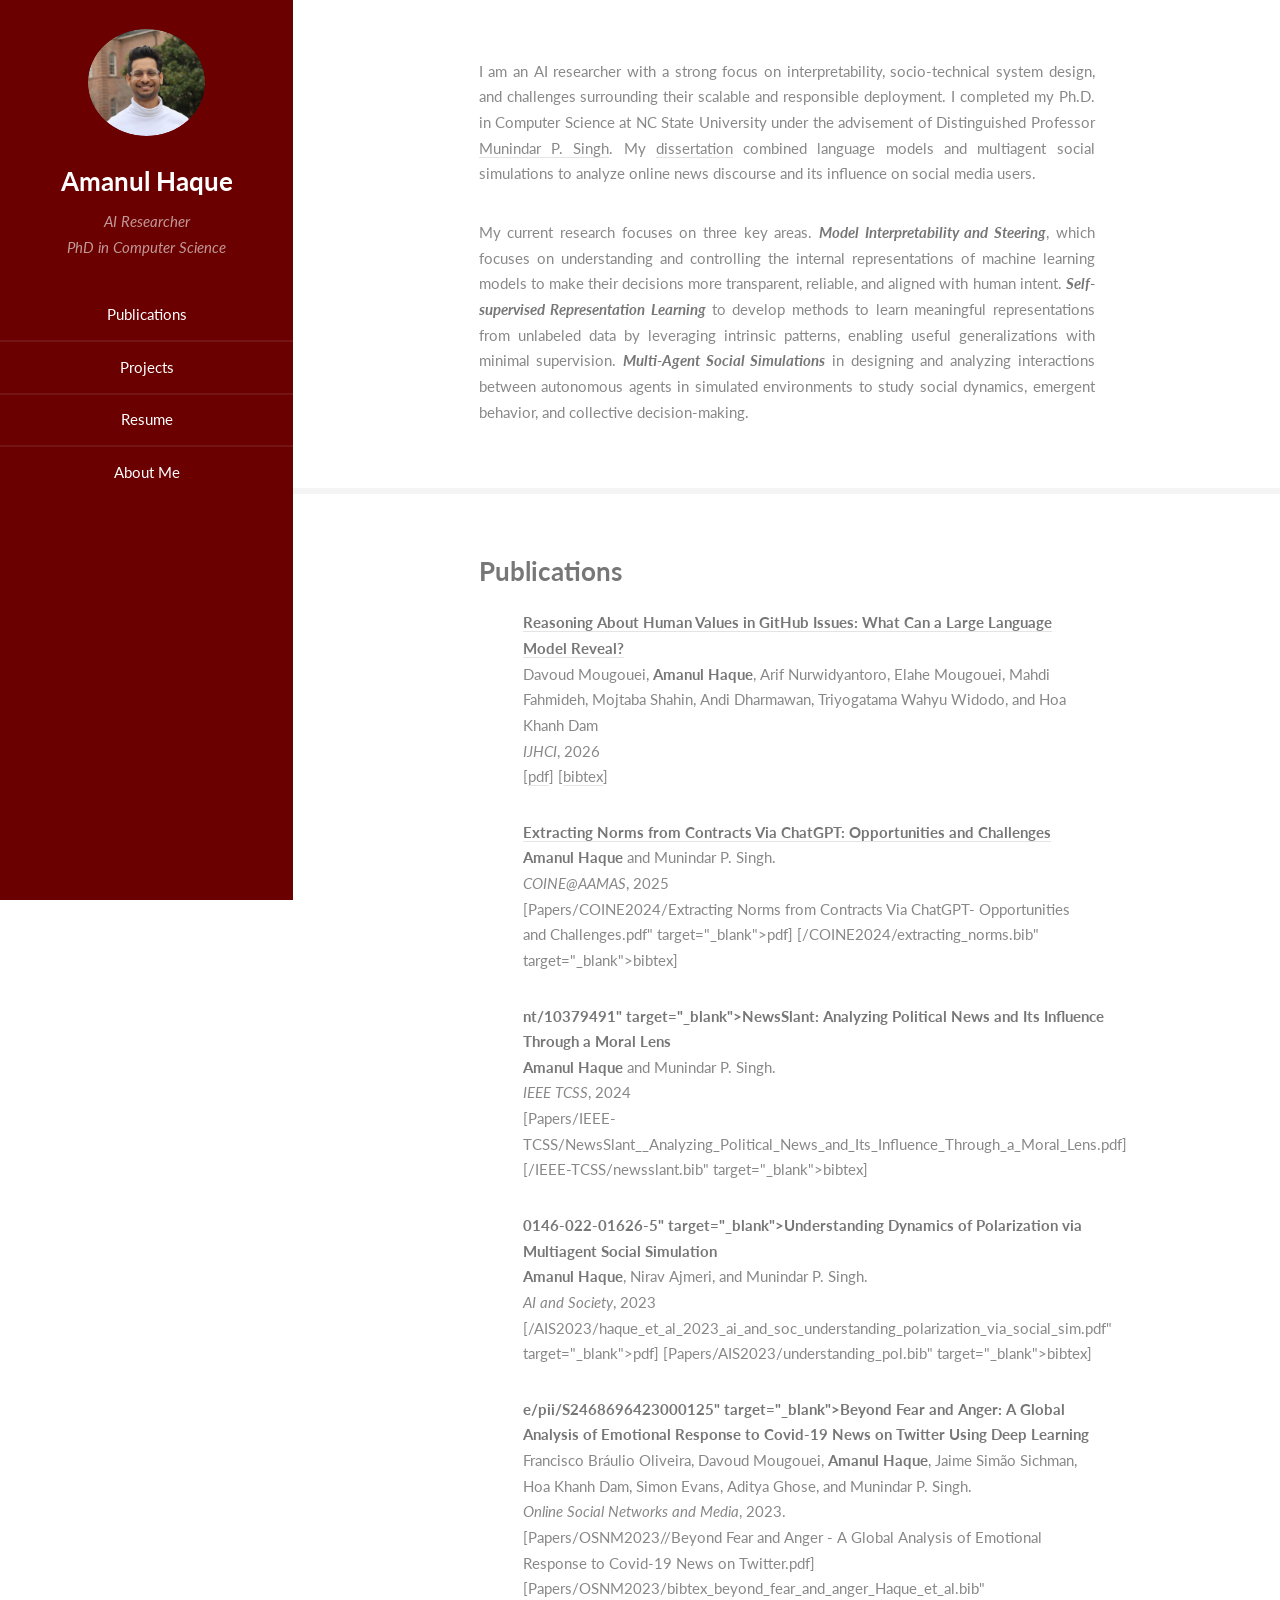
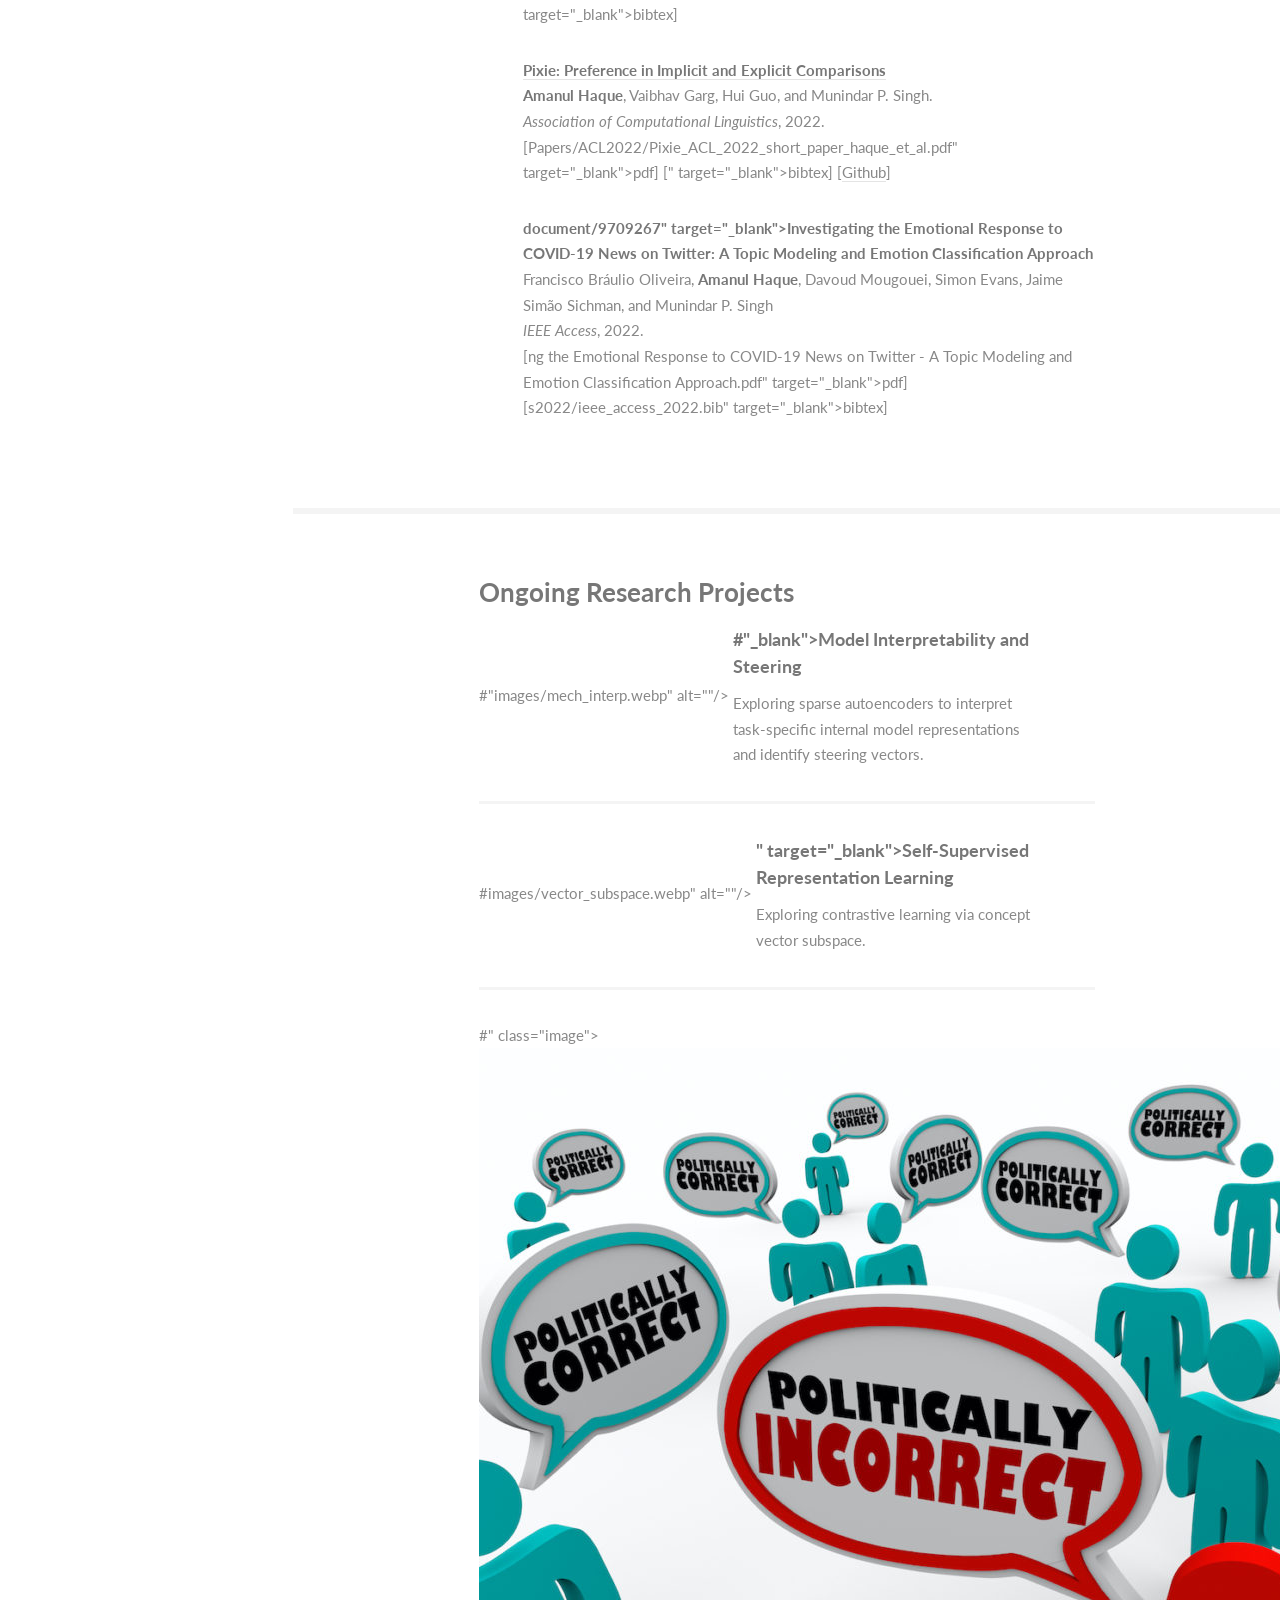
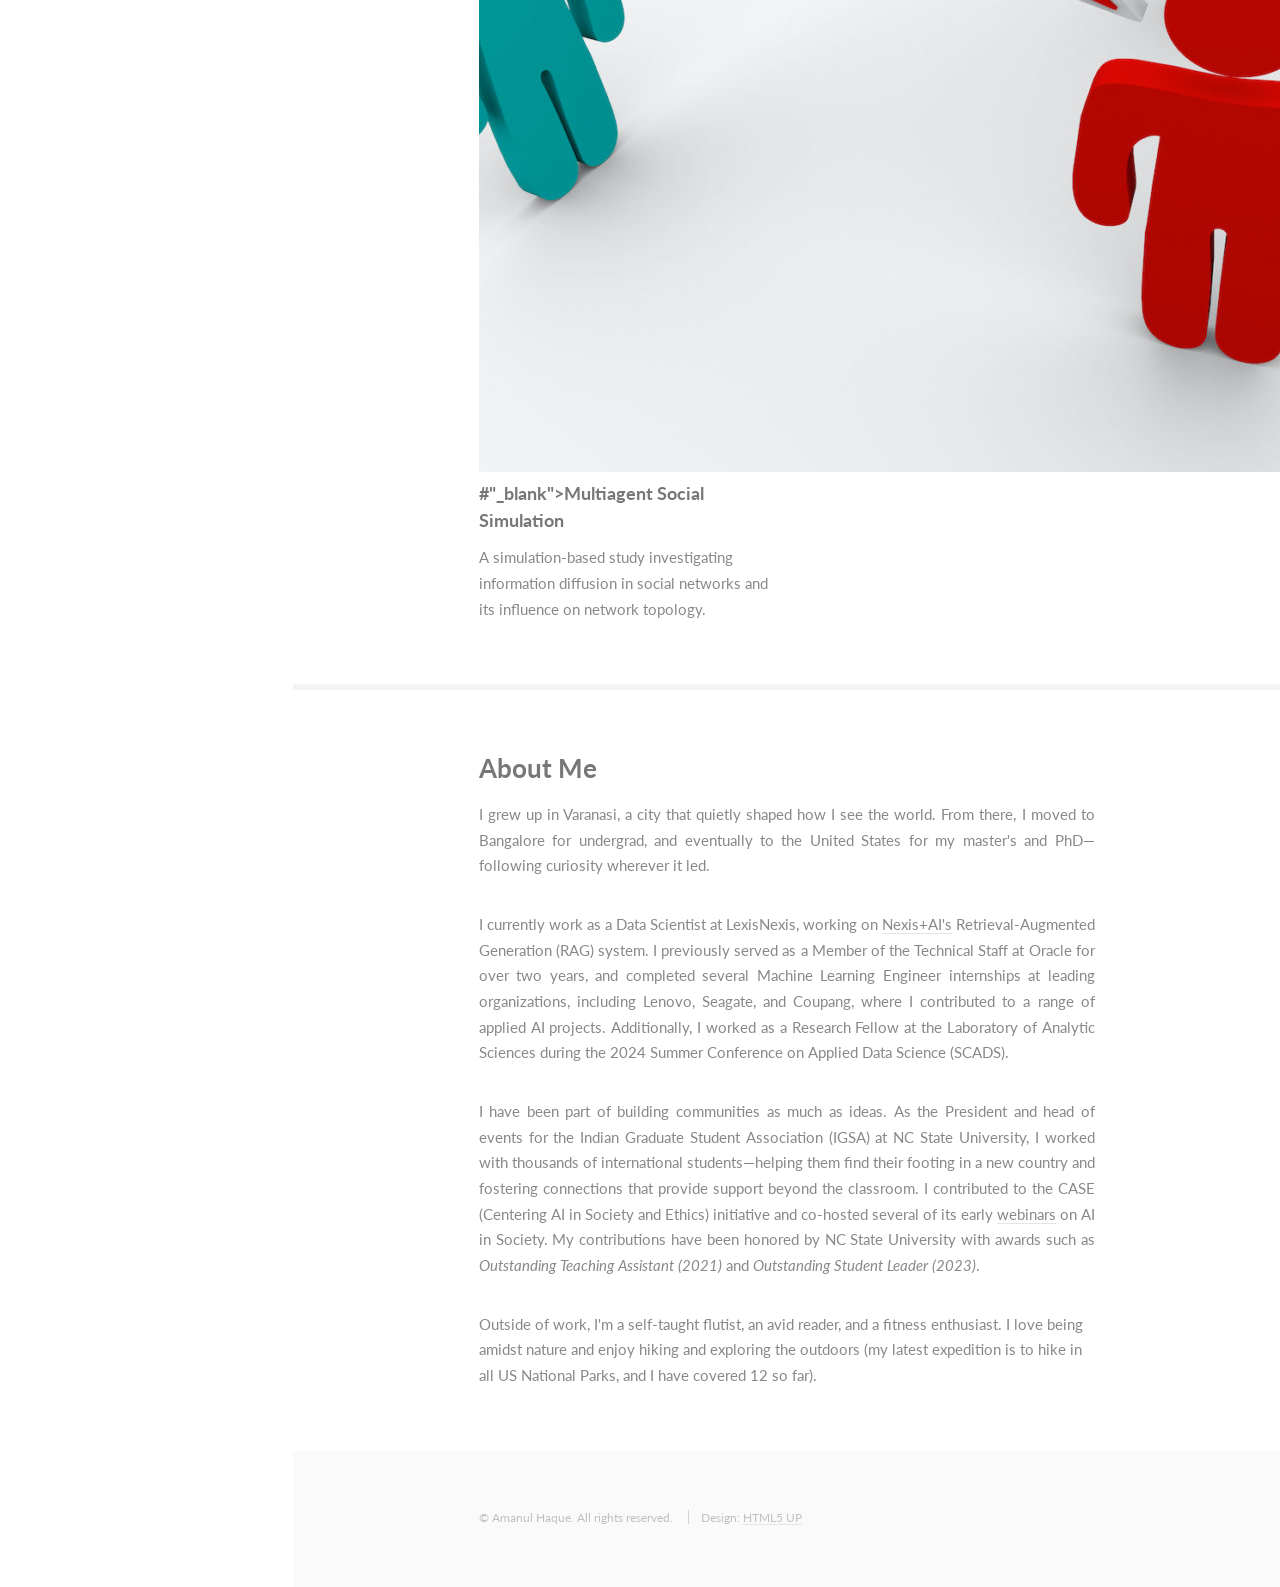
==== commit b21f44a1: "Update index.html" ====
--- a/index.html
+++ b/index.html
@@ -11,16 +11,20 @@
         <meta name="viewport" content="width=device-width, initial-scale=1, viewport-fit=cover" />
         <link rel="stylesheet" href="styles/main.css" />
 
-        <!-- ============ MOBILE / RESPONSIVE OVERRIDES ============ -->
+        <!-- ============================================================
+             MOBILE OVERRIDES
+             Desktop (>980px): original left sidebar layout untouched.
+             Mobile (<=980px): sidebar becomes a compact top bar.
+             ============================================================ -->
         <style>
-            /* Hamburger toggle - hidden on desktop */
+            /* Hamburger button - hidden by default, shown on mobile */
             #nav-toggle {
                 display: none;
                 position: fixed;
                 top: 10px;
                 right: 10px;
-                z-index: 10000;
-                background: rgba(31, 35, 40, 0.92);
+                z-index: 10001;
+                background: rgba(31, 35, 40, 0.95);
                 color: #fff;
                 border: none;
                 border-radius: 6px;
@@ -28,119 +32,195 @@
                 font-size: 18px;
                 line-height: 1;
                 cursor: pointer;
-                box-shadow: 0 2px 6px rgba(0,0,0,0.25);
+                box-shadow: 0 2px 6px rgba(0,0,0,0.3);
             }
 
-            /* ---------- TABLET / SMALL LAPTOP ---------- */
+            /* ============ MOBILE / TABLET ============ */
             @media screen and (max-width: 980px) {
+
                 #nav-toggle { display: block; }
 
-                /* Sidebar becomes a compact top bar */
-                #header {
+                /* HARD-RESET the sidebar so the template CSS can't keep it
+                   pinned to the left as a narrow column. */
+                html body section#header {
+                    position: relative !important;
+                    top: auto !important;
+                    left: auto !important;
+                    right: auto !important;
+                    bottom: auto !important;
+                    width: 100% !important;
+                    max-width: 100% !important;
+                    min-width: 0 !important;
+                    height: auto !important;
+                    max-height: none !important;
+                    min-height: 0 !important;
+                    margin: 0 !important;
+                    padding: 1em 1em 0.85em 1em !important;
+                    box-sizing: border-box !important;
                     display: block !important;
-                    position: static !important;
+                    float: none !important;
+                    overflow: visible !important;
+                    background: #1f2328;
+                    color: #fff;
+                    text-align: center;
+                    z-index: 100;
+                }
+
+                /* Make sure wrapper / main don't keep a left margin
+                   reserved for the old fixed sidebar */
+                html body #wrapper {
+                    position: relative !important;
+                    margin-left: 0 !important;
+                    padding-left: 0 !important;
+                    left: 0 !important;
                     width: 100% !important;
-                    height: auto !important;
-                    min-height: 0 !important;
-                    padding: 1em 1em 0.75em !important;
-                    box-sizing: border-box;
-                    text-align: center;
-                }
-
-                /* Compact header row: avatar + name side-by-side */
+                    max-width: 100% !important;
+                    box-sizing: border-box !important;
+                }
+
+                #main {
+                    padding: 1.25em 1em !important;
+                    margin: 0 !important;
+                    width: 100% !important;
+                    box-sizing: border-box !important;
+                }
+                #main .container {
+                    width: 100% !important;
+                    max-width: 100% !important;
+                    padding: 0 !important;
+                    margin: 0 !important;
+                    box-sizing: border-box !important;
+                }
+
+                /* ---- Header inner: avatar + name side-by-side ---- */
                 #header > header {
-                    display: flex;
+                    display: flex !important;
                     align-items: center;
                     justify-content: center;
                     flex-wrap: wrap;
                     gap: 0.75em;
-                    margin: 0 0 0.75em 0;
-                    padding: 0;
+                    margin: 0 0 0.65em 0 !important;
+                    padding: 0 !important;
+                    width: 100%;
                 }
 
                 #header .image.avatar {
-                    margin: 0 !important;
                     width: auto !important;
-                    display: inline-block;
+                    height: auto !important;
+                    margin: 0 !important;
+                    padding: 0 !important;
+                    display: inline-block !important;
                 }
                 #header .image.avatar img {
-                    width: 64px !important;
-                    height: 64px !important;
-                    max-width: 64px !important;
-                    border-radius: 50%;
+                    width: 60px !important;
+                    height: 60px !important;
+                    max-width: 60px !important;
+                    min-width: 0 !important;
+                    border-radius: 50% !important;
                     object-fit: cover;
                     display: block;
                 }
 
-                #header header #logo {
-                    font-size: 1.2em !important;
-                    margin: 0 !important;
-                    line-height: 1.1;
-                }
-                #header header #logo a { color: inherit; }
+                #header header .title-block { text-align: left; }
+                #header #logo {
+                    font-size: 1.15em !important;
+                    margin: 0 !important;
+                    padding: 0 !important;
+                    line-height: 1.15;
+                    color: #fff !important;
+                }
+                #header #logo a { color: #fff !important; }
                 #header header p {
-                    font-size: 0.8em !important;
+                    font-size: 0.78em !important;
                     margin: 0.2em 0 0 0 !important;
+                    padding: 0 !important;
                     line-height: 1.25;
-                    opacity: 0.8;
-                }
-                #header header > div.title-block {
-                    text-align: left;
-                }
-
-                /* Nav as compact wrap of pill buttons */
-                #header #nav { display: block; margin: 0; }
-                #header #nav ul {
-                    list-style: none;
-                    padding: 0;
-                    margin: 0.5em 0;
-                    display: flex;
+                    opacity: 0.85;
+                    color: #ddd !important;
+                }
+
+                /* ---- Nav: wrap pill buttons across full width ---- */
+                #header nav#nav {
+                    display: block !important;
+                    width: 100% !important;
+                    margin: 0 !important;
+                    padding: 0 !important;
+                }
+                #header nav#nav ul {
+                    list-style: none !important;
+                    padding: 0 !important;
+                    margin: 0.4em 0 0.5em 0 !important;
+                    display: flex !important;
                     flex-wrap: wrap;
                     justify-content: center;
                     gap: 0.4em;
-                }
-                #header #nav ul li { margin: 0; padding: 0; border: 0; }
-                #header #nav ul li a {
-                    display: inline-block;
-                    padding: 0.45em 0.85em;
-                    background: rgba(255,255,255,0.08);
+                    width: 100%;
+                }
+                #header nav#nav ul li {
+                    margin: 0 !important;
+                    padding: 0 !important;
+                    border: 0 !important;
+                    display: inline-block !important;
+                }
+                #header nav#nav ul li a {
+                    display: inline-block !important;
+                    padding: 0.5em 0.95em !important;
+                    background: rgba(255,255,255,0.10);
                     color: #fff !important;
                     border-radius: 999px;
                     text-decoration: none;
-                    font-size: 0.78em;
-                    letter-spacing: 0.02em;
-                    border: 1px solid rgba(255,255,255,0.12);
-                }
-                #header #nav ul li a:hover,
-                #header #nav ul li a:active { background: rgba(255,255,255,0.18); }
-
-                /* Social icons - compact row */
-                #header > footer { margin: 0.5em 0 0 0; padding: 0; }
-                #header footer ul.icons {
-                    display: flex;
+                    font-size: 0.8em;
+                    border: 1px solid rgba(255,255,255,0.18);
+                    line-height: 1;
+                }
+                #header nav#nav ul li a:hover,
+                #header nav#nav ul li a:active {
+                    background: rgba(255,255,255,0.22);
+                }
+
+                /* ---- Social icons row ---- */
+                #header > footer {
+                    margin: 0.4em 0 0 0 !important;
+                    padding: 0 !important;
+                    width: 100%;
+                }
+                #header > footer ul.icons {
+                    display: flex !important;
                     justify-content: center;
-                    gap: 0.6em;
-                    padding: 0;
-                    margin: 0;
-                }
-                #header footer ul.icons li a { font-size: 1em; }
-
-                /* Collapsed state */
-                #header.collapsed > header > div.title-block,
-                #header.collapsed #nav,
-                #header.collapsed > footer { display: none; }
-                #header.collapsed { padding: 0.5em 1em !important; }
-                #header.collapsed > header { justify-content: flex-start; margin: 0; }
-                #header.collapsed .image.avatar img { width: 40px !important; height: 40px !important; }
-
-                /* Main content layout */
-                #wrapper { padding-left: 0 !important; margin-left: 0 !important; }
-                #main { padding: 1.25em 1em !important; }
-                #main .container { padding: 0 !important; width: 100% !important; max-width: 100% !important; box-sizing: border-box; }
+                    gap: 0.8em;
+                    padding: 0 !important;
+                    margin: 0 !important;
+                }
+                #header > footer ul.icons li {
+                    padding: 0 !important;
+                    margin: 0 !important;
+                }
+                #header > footer ul.icons li a {
+                    font-size: 1.1em;
+                    color: #fff !important;
+                }
+
+                /* ---- Collapsed (after hamburger tap) ---- */
+                #header.collapsed {
+                    padding: 0.45em 1em !important;
+                }
+                #header.collapsed > header {
+                    justify-content: flex-start;
+                    margin: 0 !important;
+                }
+                #header.collapsed .image.avatar img {
+                    width: 38px !important;
+                    height: 38px !important;
+                }
+                #header.collapsed #logo { font-size: 0.95em !important; }
+                #header.collapsed header p,
+                #header.collapsed nav#nav,
+                #header.collapsed > footer { display: none !important; }
+
+                /* ---- Content tuning ---- */
                 #main h3 { font-size: 1.1em; margin-top: 0.5em; }
                 #main p { font-size: 0.92em; line-height: 1.55; }
 
-                /* Publications list - tighter */
                 ul.feature-icons li {
                     font-size: 0.88em;
                     padding-left: 2em !important;
@@ -148,14 +228,13 @@
                     line-height: 1.5;
                 }
 
-                /* Projects: stack vertically with smaller images */
                 .features {
                     display: flex !important;
                     flex-direction: column;
                     gap: 1em;
                 }
                 .features article {
-                    display: flex;
+                    display: flex !important;
                     flex-direction: row;
                     gap: 0.75em;
                     padding: 0.75em !important;
@@ -173,44 +252,34 @@
                     object-fit: cover;
                     border-radius: 6px;
                 }
-                .features article .inner {
-                    flex: 1;
-                    padding: 0 !important;
-                }
+                .features article .inner { flex: 1; padding: 0 !important; }
                 .features article h4 { font-size: 0.95em; margin: 0 0 0.3em 0; }
                 .features article p { font-size: 0.82em; margin: 0; }
 
-                /* Footer */
                 #footer { padding: 1.5em 1em !important; }
                 #footer .copyright { font-size: 0.75em; text-align: center; }
             }
 
-            /* ---------- PHONE PORTRAIT ---------- */
+            /* ============ PHONE PORTRAIT ============ */
             @media screen and (max-width: 480px) {
-                #header { padding: 0.75em 0.75em 0.5em !important; }
-                #header .image.avatar img {
-                    width: 52px !important;
-                    height: 52px !important;
-                }
-                #header header #logo { font-size: 1.05em !important; }
+                html body section#header { padding: 0.85em 0.85em 0.7em !important; }
+                #header .image.avatar img { width: 52px !important; height: 52px !important; }
+                #header #logo { font-size: 1.05em !important; }
                 #header header p { font-size: 0.72em !important; }
-                #header #nav ul li a { font-size: 0.72em; padding: 0.4em 0.75em; }
+                #header nav#nav ul li a { font-size: 0.74em; padding: 0.45em 0.8em !important; }
 
                 #main { padding: 1em 0.85em !important; }
                 #main h3 { font-size: 1em; }
-                #main p, ul.feature-icons li { font-size: 0.85em; }
+                #main p, ul.feature-icons li { font-size: 0.86em; }
 
                 .features article { flex-direction: column; }
                 .features article .image { flex: 0 0 auto; width: 100%; }
-                .features article .image img {
-                    width: 100% !important;
-                    height: 140px !important;
-                }
+                .features article .image img { width: 100% !important; height: 140px !important; }
             }
 
-            /* ---------- VERY SHORT SCREENS (landscape phones) ---------- */
+            /* ============ LANDSCAPE PHONES (short height) ============ */
             @media screen and (max-height: 500px) and (max-width: 980px) {
-                #header { padding: 0.4em 0.75em !important; }
+                html body section#header { padding: 0.4em 0.85em !important; }
                 #header .image.avatar img { width: 40px !important; height: 40px !important; }
                 #header header p { display: none; }
             }
@@ -227,7 +296,7 @@
     </head>
     <body>
 
-        <!-- Mobile-only hamburger -->
+        <!-- Mobile-only hamburger toggle -->
         <button id="nav-toggle" aria-label="Toggle menu">&#9776;</button>
 
         <!-- Header / Sidebar -->
@@ -262,7 +331,7 @@
             <!-- Main -->
             <div id="main">
 
-                <!-- Intro / Research Interests -->
+                <!-- Research Interests -->
                 <section id="research_interests">
                     <div class="container">
                         <p style="text-align: justify;">
@@ -296,49 +365,49 @@
                                 <strong><a href="https://arxiv.org/abs/2404.02269" target="_blank">Extracting Norms from Contracts Via ChatGPT: Opportunities and Challenges</a></strong><br/>
                                 <b>Amanul Haque</b> and Munindar P. Singh.<br/>
                                 <em>COINE@AAMAS</em>, 2025<br/>
-                                [<a href="Papers/COINE2024/Extracting Norms from Contracts Via ChatGPT- Opportunities and Challenges.pdf" target="_blank">pdf</a>]
-                                [<a href="Papers/COINE2024/extracting_norms.bib" target="_blank">bibtex</a>]
-                            </li>
-
-                            <li class="icon fa-file-text-o">
-                                <strong><a href="https://ieeexplore.ieee.org/abstract/document/10379491" target="_blank">NewsSlant: Analyzing Political News and Its Influence Through a Moral Lens</a></strong><br/>
+                                [Papers/COINE2024/Extracting Norms from Contracts Via ChatGPT- Opportunities and Challenges.pdf" target="_blank">pdf</a>]
+                                [/COINE2024/extracting_norms.bib" target="_blank">bibtex</a>]
+                            </li>
+
+                            <li class="icon fa-file-text-o">
+                                <strong>nt/10379491" target="_blank">NewsSlant: Analyzing Political News and Its Influence Through a Moral Lens</a></strong><br/>
                                 <b>Amanul Haque</b> and Munindar P. Singh.<br/>
                                 <em>IEEE TCSS</em>, 2024<br/>
-                                [<a href="Papers/IEEE-TCSS/NewsSlant__Analyzing_Political_News_and_Its_Influence_Through_a_Moral_Lens.pdf" target="_blank">pdf</a>]
-                                [<a href="Papers/IEEE-TCSS/newsslant.bib" target="_blank">bibtex</a>]
-                            </li>
-
-                            <li class="icon fa-file-text-o">
-                                <strong><a href="https://link.springer.com/article/10.1007/s00146-022-01626-5" target="_blank">Understanding Dynamics of Polarization via Multiagent Social Simulation</a></strong><br/>
+                                [Papers/IEEE-TCSS/NewsSlant__Analyzing_Political_News_and_Its_Influence_Through_a_Moral_Lens.pdf]
+                                [/IEEE-TCSS/newsslant.bib" target="_blank">bibtex</a>]
+                            </li>
+
+                            <li class="icon fa-file-text-o">
+                                <strong>0146-022-01626-5" target="_blank">Understanding Dynamics of Polarization via Multiagent Social Simulation</a></strong><br/>
                                 <b>Amanul Haque</b>, Nirav Ajmeri, and Munindar P. Singh.<br/>
                                 <em>AI and Society</em>, 2023<br/>
-                                [<a href="Papers/AIS2023/haque_et_al_2023_ai_and_soc_understanding_polarization_via_social_sim.pdf" target="_blank">pdf</a>]
-                                [<a href="Papers/AIS2023/understanding_pol.bib" target="_blank">bibtex</a>]
-                            </li>
-
-                            <li class="icon fa-file-text-o">
-                                <strong><a href="https://www.sciencedirect.com/science/article/pii/S2468696423000125" target="_blank">Beyond Fear and Anger: A Global Analysis of Emotional Response to Covid-19 News on Twitter Using Deep Learning</a></strong><br/>
+                                [/AIS2023/haque_et_al_2023_ai_and_soc_understanding_polarization_via_social_sim.pdf" target="_blank">pdf</a>]
+                                [Papers/AIS2023/understanding_pol.bib" target="_blank">bibtex</a>]
+                            </li>
+
+                            <li class="icon fa-file-text-o">
+                                <strong>e/pii/S2468696423000125" target="_blank">Beyond Fear and Anger: A Global Analysis of Emotional Response to Covid-19 News on Twitter Using Deep Learning</a></strong><br/>
                                 Francisco Bráulio Oliveira, Davoud Mougouei, <b>Amanul Haque</b>, Jaime Simão Sichman, Hoa Khanh Dam, Simon Evans, Aditya Ghose, and Munindar P. Singh.<br/>
                                 <em>Online Social Networks and Media</em>, 2023.<br/>
-                                [<a href="Papers/OSNM2023/Beyond Fear and Anger - A Global Analysis of Emotional Response to Covid-19 News on Twitter.pdf" target="_blank">pdf</a>]
-                                [<a href="Papers/OSNM2023/bibtex_beyond_fear_and_anger_Haque_et_al.bib" target="_blank">bibtex</a>]
+                                [Papers/OSNM2023//Beyond Fear and Anger - A Global Analysis of Emotional Response to Covid-19 News on Twitter.pdf]
+                                [Papers/OSNM2023/bibtex_beyond_fear_and_anger_Haque_et_al.bib" target="_blank">bibtex</a>]
                             </li>
 
                             <li class="icon fa-file-text-o">
                                 <strong><a href="https://aclanthology.org/2022.acl-short.13/" target="_blank">Pixie: Preference in Implicit and Explicit Comparisons</a></strong><br/>
                                 <b>Amanul Haque</b>, Vaibhav Garg, Hui Guo, and Munindar P. Singh.<br/>
                                 <em>Association of Computational Linguistics</em>, 2022.<br/>
-                                [<a href="Papers/ACL2022/Pixie_ACL_2022_short_paper_haque_et_al.pdf" target="_blank">pdf</a>]
-                                [<a href="Papers/ACL2022/pixie_haque_et_al.bib" target="_blank">bibtex</a>]
+                                [Papers/ACL2022/Pixie_ACL_2022_short_paper_haque_et_al.pdf" target="_blank">pdf</a>]
+                                [" target="_blank">bibtex</a>]
                                 [<a href="https://github.com/ahaque2/Pixie" target="_blank">Github</a>]
                             </li>
 
                             <li class="icon fa-file-text-o">
-                                <strong><a href="https://ieeexplore.ieee.org/abstract/document/9709267" target="_blank">Investigating the Emotional Response to COVID-19 News on Twitter: A Topic Modeling and Emotion Classification Approach</a></strong><br/>
+                                <strong>document/9709267" target="_blank">Investigating the Emotional Response to COVID-19 News on Twitter: A Topic Modeling and Emotion Classification Approach</a></strong><br/>
                                 Francisco Bráulio Oliveira, <b>Amanul Haque</b>, Davoud Mougouei, Simon Evans, Jaime Simão Sichman, and Munindar P. Singh<br/>
                                 <em>IEEE Access</em>, 2022.<br/>
-                                [<a href="Papers/IEEE_access2022/Investigating the Emotional Response to COVID-19 News on Twitter - A Topic Modeling and Emotion Classification Approach.pdf" target="_blank">pdf</a>]
-                                [<a href="Papers/IEEE_access2022/ieee_access_2022.bib" target="_blank">bibtex</a>]
+                                [ng the Emotional Response to COVID-19 News on Twitter - A Topic Modeling and Emotion Classification Approach.pdf" target="_blank">pdf</a>]
+                                [s2022/ieee_access_2022.bib" target="_blank">bibtex</a>]
                             </li>
                         </ul>
                     </div>
@@ -351,25 +420,25 @@
                         <div class="features">
 
                             <article>
-                                <a href="#" class="image"><img src="images/mech_interp.webp" alt=""/></a>
+                                #"images/mech_interp.webp" alt=""/></a>
                                 <div class="inner">
-                                    <h4><a href="#" target="_blank">Model Interpretability and Steering</a></h4>
+                                    <h4>#"_blank">Model Interpretability and Steering</a></h4>
                                     <p>Exploring sparse autoencoders to interpret task-specific internal model representations and identify steering vectors.</p>
                                 </div>
                             </article>
 
                             <article>
-                                <a href="#" class="image"><img src="images/vector_subspace.webp" alt=""/></a>
+                                #images/vector_subspace.webp" alt=""/></a>
                                 <div class="inner">
-                                    <h4><a href="https://globalaffects.org/" target="_blank">Self-Supervised Representation Learning</a></h4>
+                                    <h4>" target="_blank">Self-Supervised Representation Learning</a></h4>
                                     <p>Exploring contrastive learning via concept vector subspace.</p>
                                 </div>
                             </article>
 
                             <article>
-                                <a href="#" class="image"><img src="images/PoliticalCorrectness.jpeg" alt=""/></a>
+                                #" class="image"><img src="images/PoliticalCorrectness.jpeg" alt=""/></a>
                                 <div class="inner">
-                                    <h4><a href="#" target="_blank">Multiagent Social Simulation</a></h4>
+                                    <h4>#"_blank">Multiagent Social Simulation</a></h4>
                                     <p>A simulation-based study investigating information diffusion in social networks and its influence on network topology.</p>
                                 </div>
                             </article>
@@ -378,7 +447,7 @@
                     </div>
                 </section>
 
-                <!-- About / Bio -->
+                <!-- About Me -->
                 <section id="bio">
                     <div class="container">
                         <h3>About Me</h3>
@@ -394,8 +463,7 @@
                         </p>
 
                         <p style="text-align: justify;">
-                            I have been part of building communities as much as ideas.
-                            As the President and head of events for the Indian Graduate Student Association (IGSA) at NC State University,
+                            I have been part of building communities as much as ideas. As the President and head of events for the Indian Graduate Student Association (IGSA) at NC State University,
                             I worked with thousands of international students&mdash;helping them find their footing in a new country and fostering connections that provide support beyond the classroom.
                             I contributed to the CASE (Centering AI in Society and Ethics) initiative and
                             co-hosted several of its early <a href="https://www.youtube.com/@ncsuaiinsociety9772" target="_blank">webinars</a> on AI in Society.
@@ -442,7 +510,6 @@
                     header.classList.toggle('collapsed');
                 });
 
-                // Auto-collapse after tapping a nav link on mobile
                 header.querySelectorAll('#nav a').forEach(function(a) {
                     a.addEventListener('click', function() {
                         if (window.innerWidth <= 980) header.classList.add('collapsed');
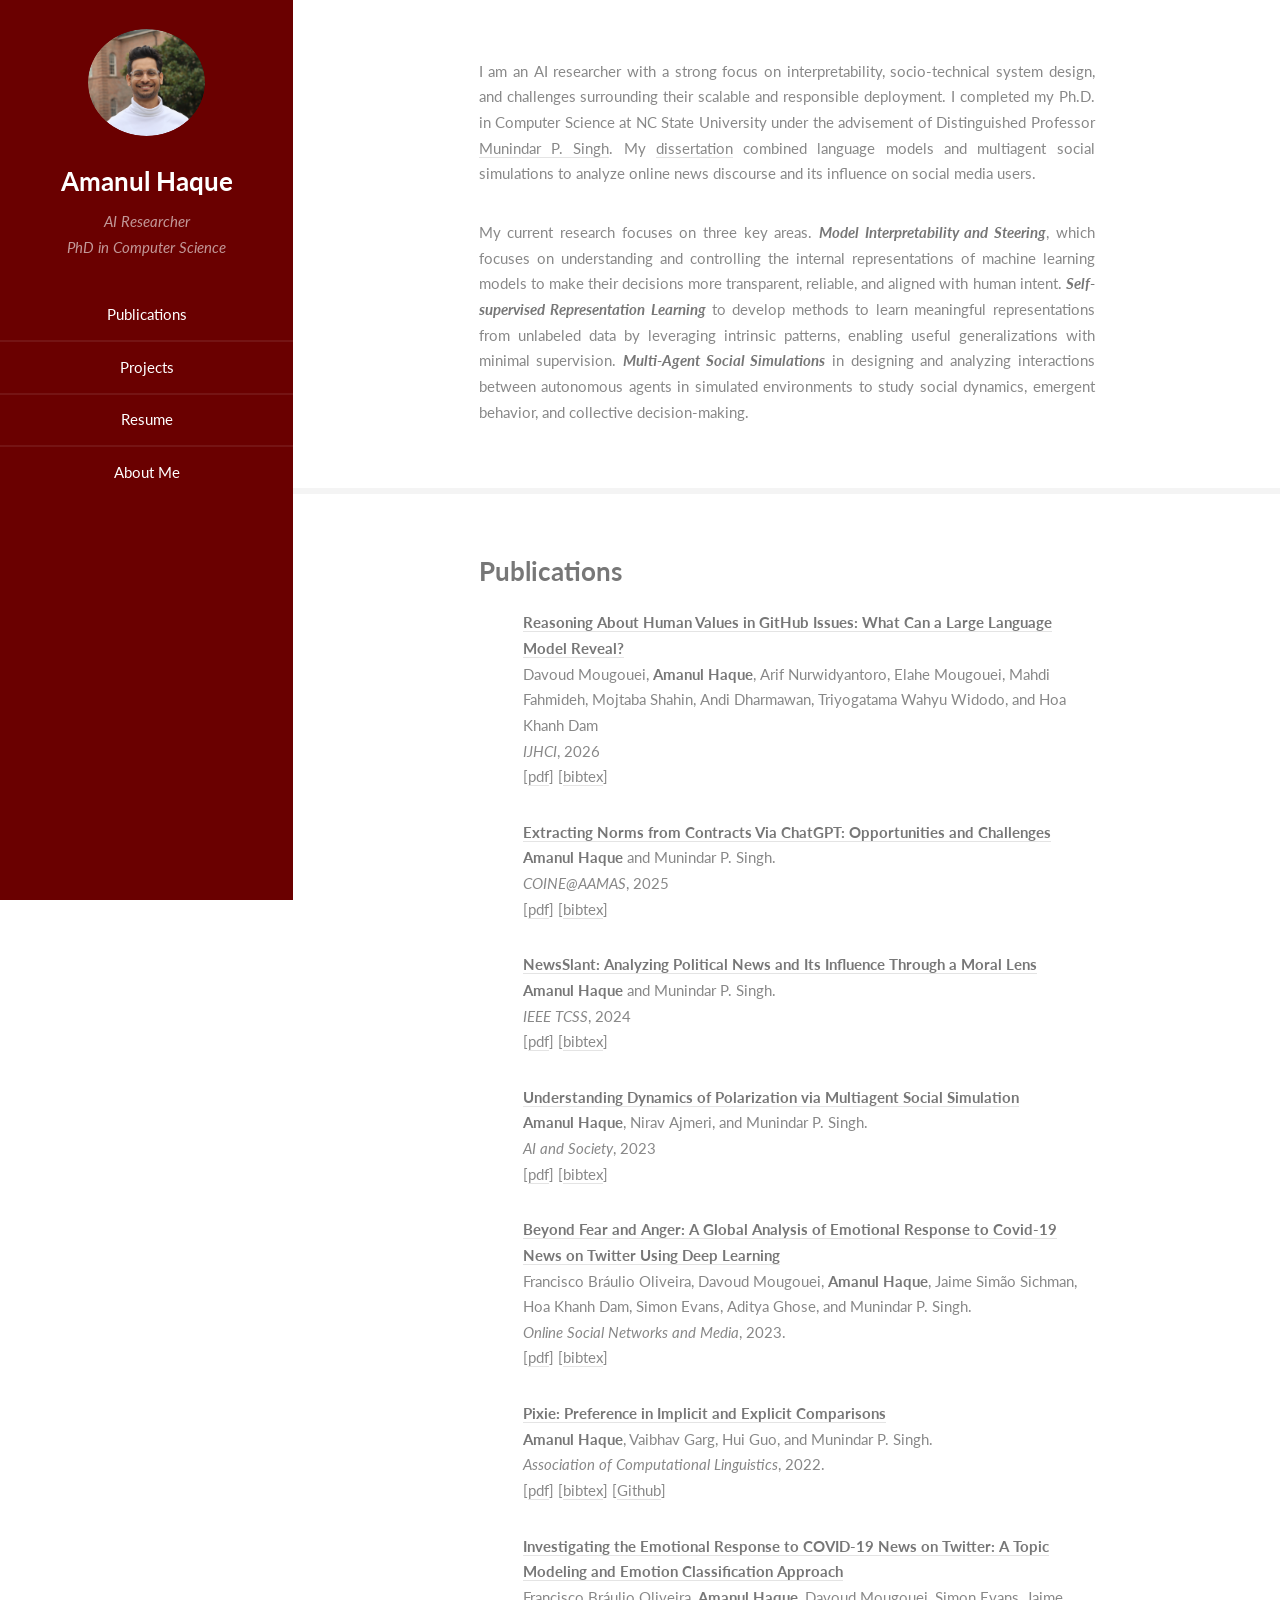
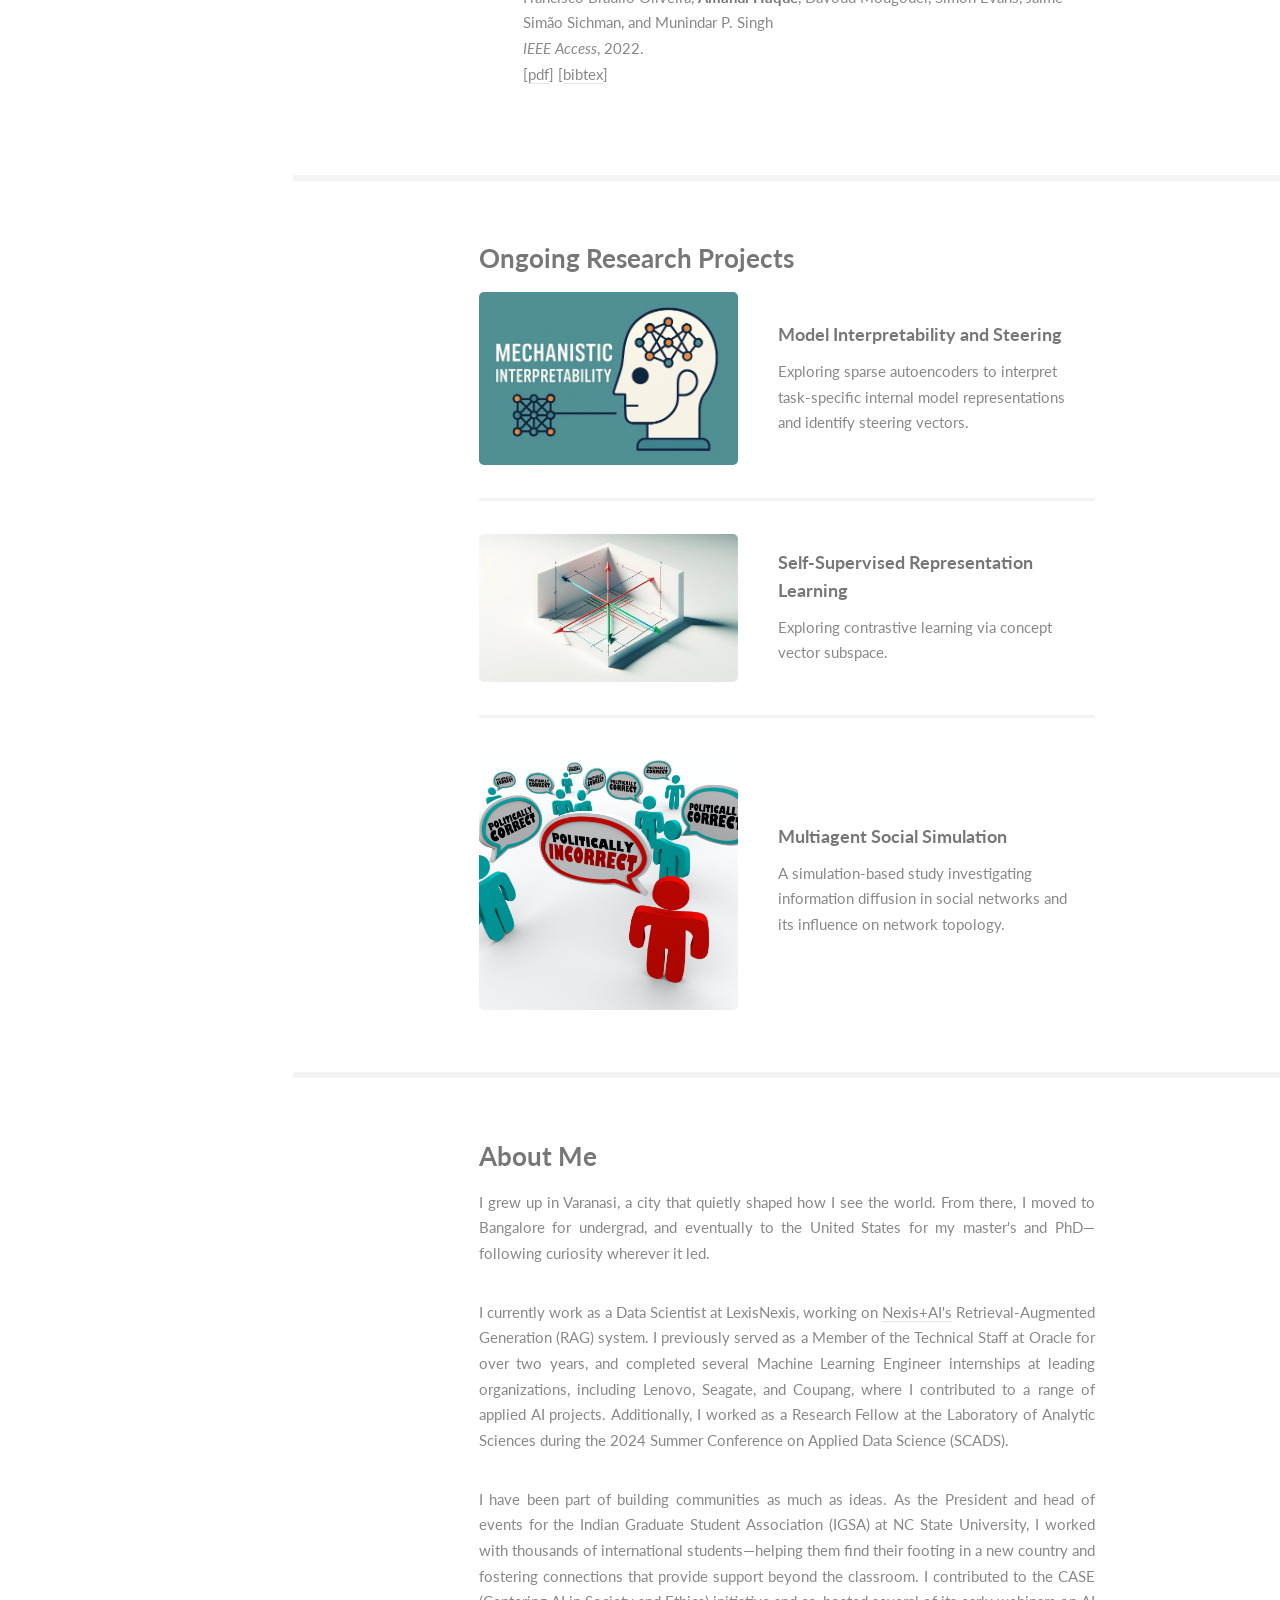
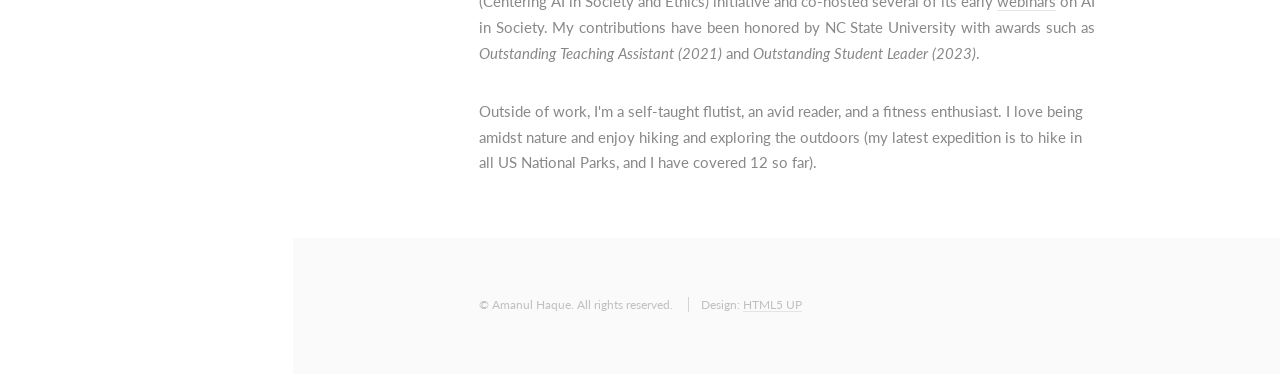
==== commit e0001a73: "Update index.html" ====
--- a/index.html
+++ b/index.html
@@ -11,20 +11,16 @@
         <meta name="viewport" content="width=device-width, initial-scale=1, viewport-fit=cover" />
         <link rel="stylesheet" href="styles/main.css" />
 
-        <!-- ============================================================
-             MOBILE OVERRIDES
-             Desktop (>980px): original left sidebar layout untouched.
-             Mobile (<=980px): sidebar becomes a compact top bar.
-             ============================================================ -->
+        <!-- ============ MOBILE / RESPONSIVE OVERRIDES ============ -->
         <style>
-            /* Hamburger button - hidden by default, shown on mobile */
+            /* Hamburger toggle - hidden on desktop */
             #nav-toggle {
                 display: none;
                 position: fixed;
                 top: 10px;
                 right: 10px;
-                z-index: 10001;
-                background: rgba(31, 35, 40, 0.95);
+                z-index: 10000;
+                background: rgba(31, 35, 40, 0.92);
                 color: #fff;
                 border: none;
                 border-radius: 6px;
@@ -32,195 +28,131 @@
                 font-size: 18px;
                 line-height: 1;
                 cursor: pointer;
-                box-shadow: 0 2px 6px rgba(0,0,0,0.3);
+                box-shadow: 0 2px 6px rgba(0,0,0,0.25);
             }
 
-            /* ============ MOBILE / TABLET ============ */
+            /* ---------- TABLET / SMALL LAPTOP ---------- */
             @media screen and (max-width: 980px) {
-
                 #nav-toggle { display: block; }
 
-                /* HARD-RESET the sidebar so the template CSS can't keep it
-                   pinned to the left as a narrow column. */
-                html body section#header {
+                /* Sidebar becomes a compact top bar - stronger selector
+                   to override the template's fixed-position sidebar */
+                body #header {
+                    display: block !important;
                     position: relative !important;
                     top: auto !important;
                     left: auto !important;
-                    right: auto !important;
-                    bottom: auto !important;
                     width: 100% !important;
                     max-width: 100% !important;
-                    min-width: 0 !important;
                     height: auto !important;
-                    max-height: none !important;
                     min-height: 0 !important;
+                    padding: 1em 1em 0.75em !important;
                     margin: 0 !important;
-                    padding: 1em 1em 0.85em 1em !important;
-                    box-sizing: border-box !important;
-                    display: block !important;
-                    float: none !important;
-                    overflow: visible !important;
-                    background: #1f2328;
-                    color: #fff;
+                    box-sizing: border-box;
                     text-align: center;
-                    z-index: 100;
-                }
-
-                /* Make sure wrapper / main don't keep a left margin
-                   reserved for the old fixed sidebar */
-                html body #wrapper {
-                    position: relative !important;
+                }
+
+                /* Make sure the main content area no longer reserves
+                   space for the old left sidebar */
+                body #wrapper {
                     margin-left: 0 !important;
                     padding-left: 0 !important;
-                    left: 0 !important;
                     width: 100% !important;
-                    max-width: 100% !important;
-                    box-sizing: border-box !important;
-                }
-
-                #main {
-                    padding: 1.25em 1em !important;
-                    margin: 0 !important;
-                    width: 100% !important;
-                    box-sizing: border-box !important;
-                }
-                #main .container {
-                    width: 100% !important;
-                    max-width: 100% !important;
-                    padding: 0 !important;
-                    margin: 0 !important;
-                    box-sizing: border-box !important;
-                }
-
-                /* ---- Header inner: avatar + name side-by-side ---- */
+                }
+
+                /* Compact header row: avatar + name side-by-side */
                 #header > header {
-                    display: flex !important;
+                    display: flex;
                     align-items: center;
                     justify-content: center;
                     flex-wrap: wrap;
                     gap: 0.75em;
-                    margin: 0 0 0.65em 0 !important;
-                    padding: 0 !important;
-                    width: 100%;
+                    margin: 0 0 0.75em 0;
+                    padding: 0;
                 }
 
                 #header .image.avatar {
+                    margin: 0 !important;
                     width: auto !important;
-                    height: auto !important;
-                    margin: 0 !important;
-                    padding: 0 !important;
-                    display: inline-block !important;
+                    display: inline-block;
                 }
                 #header .image.avatar img {
-                    width: 60px !important;
-                    height: 60px !important;
-                    max-width: 60px !important;
-                    min-width: 0 !important;
-                    border-radius: 50% !important;
+                    width: 64px !important;
+                    height: 64px !important;
+                    max-width: 64px !important;
+                    border-radius: 50%;
                     object-fit: cover;
                     display: block;
                 }
 
-                #header header .title-block { text-align: left; }
-                #header #logo {
-                    font-size: 1.15em !important;
+                #header header #logo {
+                    font-size: 1.2em !important;
                     margin: 0 !important;
-                    padding: 0 !important;
-                    line-height: 1.15;
-                    color: #fff !important;
-                }
-                #header #logo a { color: #fff !important; }
+                    line-height: 1.1;
+                }
+                #header header #logo a { color: inherit; }
                 #header header p {
-                    font-size: 0.78em !important;
+                    font-size: 0.8em !important;
                     margin: 0.2em 0 0 0 !important;
-                    padding: 0 !important;
                     line-height: 1.25;
-                    opacity: 0.85;
-                    color: #ddd !important;
-                }
-
-                /* ---- Nav: wrap pill buttons across full width ---- */
-                #header nav#nav {
-                    display: block !important;
-                    width: 100% !important;
-                    margin: 0 !important;
-                    padding: 0 !important;
-                }
-                #header nav#nav ul {
-                    list-style: none !important;
-                    padding: 0 !important;
-                    margin: 0.4em 0 0.5em 0 !important;
-                    display: flex !important;
+                    opacity: 0.8;
+                }
+                #header header > div.title-block {
+                    text-align: left;
+                }
+
+                /* Nav as compact wrap of pill buttons */
+                #header #nav { display: block; margin: 0; }
+                #header #nav ul {
+                    list-style: none;
+                    padding: 0;
+                    margin: 0.5em 0;
+                    display: flex;
                     flex-wrap: wrap;
                     justify-content: center;
                     gap: 0.4em;
-                    width: 100%;
-                }
-                #header nav#nav ul li {
-                    margin: 0 !important;
-                    padding: 0 !important;
-                    border: 0 !important;
-                    display: inline-block !important;
-                }
-                #header nav#nav ul li a {
-                    display: inline-block !important;
-                    padding: 0.5em 0.95em !important;
-                    background: rgba(255,255,255,0.10);
+                }
+                #header #nav ul li { margin: 0; padding: 0; border: 0; }
+                #header #nav ul li a {
+                    display: inline-block;
+                    padding: 0.45em 0.85em;
+                    background: rgba(255,255,255,0.08);
                     color: #fff !important;
                     border-radius: 999px;
                     text-decoration: none;
-                    font-size: 0.8em;
-                    border: 1px solid rgba(255,255,255,0.18);
-                    line-height: 1;
-                }
-                #header nav#nav ul li a:hover,
-                #header nav#nav ul li a:active {
-                    background: rgba(255,255,255,0.22);
-                }
-
-                /* ---- Social icons row ---- */
-                #header > footer {
-                    margin: 0.4em 0 0 0 !important;
-                    padding: 0 !important;
-                    width: 100%;
-                }
-                #header > footer ul.icons {
-                    display: flex !important;
+                    font-size: 0.78em;
+                    letter-spacing: 0.02em;
+                    border: 1px solid rgba(255,255,255,0.12);
+                }
+                #header #nav ul li a:hover,
+                #header #nav ul li a:active { background: rgba(255,255,255,0.18); }
+
+                /* Social icons - compact row */
+                #header > footer { margin: 0.5em 0 0 0; padding: 0; }
+                #header footer ul.icons {
+                    display: flex;
                     justify-content: center;
-                    gap: 0.8em;
-                    padding: 0 !important;
-                    margin: 0 !important;
-                }
-                #header > footer ul.icons li {
-                    padding: 0 !important;
-                    margin: 0 !important;
-                }
-                #header > footer ul.icons li a {
-                    font-size: 1.1em;
-                    color: #fff !important;
-                }
-
-                /* ---- Collapsed (after hamburger tap) ---- */
-                #header.collapsed {
-                    padding: 0.45em 1em !important;
-                }
-                #header.collapsed > header {
-                    justify-content: flex-start;
-                    margin: 0 !important;
-                }
-                #header.collapsed .image.avatar img {
-                    width: 38px !important;
-                    height: 38px !important;
-                }
-                #header.collapsed #logo { font-size: 0.95em !important; }
-                #header.collapsed header p,
-                #header.collapsed nav#nav,
-                #header.collapsed > footer { display: none !important; }
-
-                /* ---- Content tuning ---- */
+                    gap: 0.6em;
+                    padding: 0;
+                    margin: 0;
+                }
+                #header footer ul.icons li a { font-size: 1em; }
+
+                /* Collapsed state */
+                #header.collapsed > header > div.title-block,
+                #header.collapsed #nav,
+                #header.collapsed > footer { display: none; }
+                #header.collapsed { padding: 0.5em 1em !important; }
+                #header.collapsed > header { justify-content: flex-start; margin: 0; }
+                #header.collapsed .image.avatar img { width: 40px !important; height: 40px !important; }
+
+                /* Main content layout */
+                #main { padding: 1.25em 1em !important; }
+                #main .container { padding: 0 !important; width: 100% !important; max-width: 100% !important; box-sizing: border-box; }
                 #main h3 { font-size: 1.1em; margin-top: 0.5em; }
                 #main p { font-size: 0.92em; line-height: 1.55; }
 
+                /* Publications list - tighter */
                 ul.feature-icons li {
                     font-size: 0.88em;
                     padding-left: 2em !important;
@@ -228,13 +160,14 @@
                     line-height: 1.5;
                 }
 
+                /* Projects: stack vertically with smaller images */
                 .features {
                     display: flex !important;
                     flex-direction: column;
                     gap: 1em;
                 }
                 .features article {
-                    display: flex !important;
+                    display: flex;
                     flex-direction: row;
                     gap: 0.75em;
                     padding: 0.75em !important;
@@ -252,34 +185,44 @@
                     object-fit: cover;
                     border-radius: 6px;
                 }
-                .features article .inner { flex: 1; padding: 0 !important; }
+                .features article .inner {
+                    flex: 1;
+                    padding: 0 !important;
+                }
                 .features article h4 { font-size: 0.95em; margin: 0 0 0.3em 0; }
                 .features article p { font-size: 0.82em; margin: 0; }
 
+                /* Footer */
                 #footer { padding: 1.5em 1em !important; }
                 #footer .copyright { font-size: 0.75em; text-align: center; }
             }
 
-            /* ============ PHONE PORTRAIT ============ */
+            /* ---------- PHONE PORTRAIT ---------- */
             @media screen and (max-width: 480px) {
-                html body section#header { padding: 0.85em 0.85em 0.7em !important; }
-                #header .image.avatar img { width: 52px !important; height: 52px !important; }
-                #header #logo { font-size: 1.05em !important; }
+                body #header { padding: 0.75em 0.75em 0.5em !important; }
+                #header .image.avatar img {
+                    width: 52px !important;
+                    height: 52px !important;
+                }
+                #header header #logo { font-size: 1.05em !important; }
                 #header header p { font-size: 0.72em !important; }
-                #header nav#nav ul li a { font-size: 0.74em; padding: 0.45em 0.8em !important; }
+                #header #nav ul li a { font-size: 0.72em; padding: 0.4em 0.75em; }
 
                 #main { padding: 1em 0.85em !important; }
                 #main h3 { font-size: 1em; }
-                #main p, ul.feature-icons li { font-size: 0.86em; }
+                #main p, ul.feature-icons li { font-size: 0.85em; }
 
                 .features article { flex-direction: column; }
                 .features article .image { flex: 0 0 auto; width: 100%; }
-                .features article .image img { width: 100% !important; height: 140px !important; }
+                .features article .image img {
+                    width: 100% !important;
+                    height: 140px !important;
+                }
             }
 
-            /* ============ LANDSCAPE PHONES (short height) ============ */
+            /* ---------- VERY SHORT SCREENS (landscape phones) ---------- */
             @media screen and (max-height: 500px) and (max-width: 980px) {
-                html body section#header { padding: 0.4em 0.85em !important; }
+                body #header { padding: 0.4em 0.75em !important; }
                 #header .image.avatar img { width: 40px !important; height: 40px !important; }
                 #header header p { display: none; }
             }
@@ -296,7 +239,7 @@
     </head>
     <body>
 
-        <!-- Mobile-only hamburger toggle -->
+        <!-- Mobile-only hamburger -->
         <button id="nav-toggle" aria-label="Toggle menu">&#9776;</button>
 
         <!-- Header / Sidebar -->
@@ -331,7 +274,7 @@
             <!-- Main -->
             <div id="main">
 
-                <!-- Research Interests -->
+                <!-- Intro / Research Interests -->
                 <section id="research_interests">
                     <div class="container">
                         <p style="text-align: justify;">
@@ -365,49 +308,49 @@
                                 <strong><a href="https://arxiv.org/abs/2404.02269" target="_blank">Extracting Norms from Contracts Via ChatGPT: Opportunities and Challenges</a></strong><br/>
                                 <b>Amanul Haque</b> and Munindar P. Singh.<br/>
                                 <em>COINE@AAMAS</em>, 2025<br/>
-                                [Papers/COINE2024/Extracting Norms from Contracts Via ChatGPT- Opportunities and Challenges.pdf" target="_blank">pdf</a>]
-                                [/COINE2024/extracting_norms.bib" target="_blank">bibtex</a>]
-                            </li>
-
-                            <li class="icon fa-file-text-o">
-                                <strong>nt/10379491" target="_blank">NewsSlant: Analyzing Political News and Its Influence Through a Moral Lens</a></strong><br/>
+                                [<a href="Papers/COINE2024/Extracting Norms from Contracts Via ChatGPT- Opportunities and Challenges.pdf" target="_blank">pdf</a>]
+                                [<a href="Papers/COINE2024/extracting_norms.bib" target="_blank">bibtex</a>]
+                            </li>
+
+                            <li class="icon fa-file-text-o">
+                                <strong><a href="https://ieeexplore.ieee.org/abstract/document/10379491" target="_blank">NewsSlant: Analyzing Political News and Its Influence Through a Moral Lens</a></strong><br/>
                                 <b>Amanul Haque</b> and Munindar P. Singh.<br/>
                                 <em>IEEE TCSS</em>, 2024<br/>
-                                [Papers/IEEE-TCSS/NewsSlant__Analyzing_Political_News_and_Its_Influence_Through_a_Moral_Lens.pdf]
-                                [/IEEE-TCSS/newsslant.bib" target="_blank">bibtex</a>]
-                            </li>
-
-                            <li class="icon fa-file-text-o">
-                                <strong>0146-022-01626-5" target="_blank">Understanding Dynamics of Polarization via Multiagent Social Simulation</a></strong><br/>
+                                [<a href="Papers/IEEE-TCSS/NewsSlant__Analyzing_Political_News_and_Its_Influence_Through_a_Moral_Lens.pdf" target="_blank">pdf</a>]
+                                [<a href="Papers/IEEE-TCSS/newsslant.bib" target="_blank">bibtex</a>]
+                            </li>
+
+                            <li class="icon fa-file-text-o">
+                                <strong><a href="https://link.springer.com/article/10.1007/s00146-022-01626-5" target="_blank">Understanding Dynamics of Polarization via Multiagent Social Simulation</a></strong><br/>
                                 <b>Amanul Haque</b>, Nirav Ajmeri, and Munindar P. Singh.<br/>
                                 <em>AI and Society</em>, 2023<br/>
-                                [/AIS2023/haque_et_al_2023_ai_and_soc_understanding_polarization_via_social_sim.pdf" target="_blank">pdf</a>]
-                                [Papers/AIS2023/understanding_pol.bib" target="_blank">bibtex</a>]
-                            </li>
-
-                            <li class="icon fa-file-text-o">
-                                <strong>e/pii/S2468696423000125" target="_blank">Beyond Fear and Anger: A Global Analysis of Emotional Response to Covid-19 News on Twitter Using Deep Learning</a></strong><br/>
+                                [<a href="Papers/AIS2023/haque_et_al_2023_ai_and_soc_understanding_polarization_via_social_sim.pdf" target="_blank">pdf</a>]
+                                [<a href="Papers/AIS2023/understanding_pol.bib" target="_blank">bibtex</a>]
+                            </li>
+
+                            <li class="icon fa-file-text-o">
+                                <strong><a href="https://www.sciencedirect.com/science/article/pii/S2468696423000125" target="_blank">Beyond Fear and Anger: A Global Analysis of Emotional Response to Covid-19 News on Twitter Using Deep Learning</a></strong><br/>
                                 Francisco Bráulio Oliveira, Davoud Mougouei, <b>Amanul Haque</b>, Jaime Simão Sichman, Hoa Khanh Dam, Simon Evans, Aditya Ghose, and Munindar P. Singh.<br/>
                                 <em>Online Social Networks and Media</em>, 2023.<br/>
-                                [Papers/OSNM2023//Beyond Fear and Anger - A Global Analysis of Emotional Response to Covid-19 News on Twitter.pdf]
-                                [Papers/OSNM2023/bibtex_beyond_fear_and_anger_Haque_et_al.bib" target="_blank">bibtex</a>]
+                                [<a href="Papers/OSNM2023//Beyond Fear and Anger - A Global Analysis of Emotional Response to Covid-19 News on Twitter.pdf" target="_blank">pdf</a>]
+                                [<a href="Papers/OSNM2023/bibtex_beyond_fear_and_anger_Haque_et_al.bib" target="_blank">bibtex</a>]
                             </li>
 
                             <li class="icon fa-file-text-o">
                                 <strong><a href="https://aclanthology.org/2022.acl-short.13/" target="_blank">Pixie: Preference in Implicit and Explicit Comparisons</a></strong><br/>
                                 <b>Amanul Haque</b>, Vaibhav Garg, Hui Guo, and Munindar P. Singh.<br/>
                                 <em>Association of Computational Linguistics</em>, 2022.<br/>
-                                [Papers/ACL2022/Pixie_ACL_2022_short_paper_haque_et_al.pdf" target="_blank">pdf</a>]
-                                [" target="_blank">bibtex</a>]
+                                [<a href="Papers/ACL2022/Pixie_ACL_2022_short_paper_haque_et_al.pdf" target="_blank">pdf</a>]
+                                [<a href="Papers/ACL2022/pixie_haque_et_al.bib" target="_blank">bibtex</a>]
                                 [<a href="https://github.com/ahaque2/Pixie" target="_blank">Github</a>]
                             </li>
 
                             <li class="icon fa-file-text-o">
-                                <strong>document/9709267" target="_blank">Investigating the Emotional Response to COVID-19 News on Twitter: A Topic Modeling and Emotion Classification Approach</a></strong><br/>
+                                <strong><a href="https://ieeexplore.ieee.org/abstract/document/9709267" target="_blank">Investigating the Emotional Response to COVID-19 News on Twitter: A Topic Modeling and Emotion Classification Approach</a></strong><br/>
                                 Francisco Bráulio Oliveira, <b>Amanul Haque</b>, Davoud Mougouei, Simon Evans, Jaime Simão Sichman, and Munindar P. Singh<br/>
                                 <em>IEEE Access</em>, 2022.<br/>
-                                [ng the Emotional Response to COVID-19 News on Twitter - A Topic Modeling and Emotion Classification Approach.pdf" target="_blank">pdf</a>]
-                                [s2022/ieee_access_2022.bib" target="_blank">bibtex</a>]
+                                [<a href="Papers/IEEE_access2022/Investigating the Emotional Response to COVID-19 News on Twitter - A Topic Modeling and Emotion Classification Approach.pdf" target="_blank">pdf</a>]
+                                [<a href="Papers/IEEE_access2022/ieee_access_2022.bib" target="_blank">bibtex</a>]
                             </li>
                         </ul>
                     </div>
@@ -420,25 +363,25 @@
                         <div class="features">
 
                             <article>
-                                #"images/mech_interp.webp" alt=""/></a>
+                                <a href="#" class="image"><img src="images/mech_interp.webp" alt=""/></a>
                                 <div class="inner">
-                                    <h4>#"_blank">Model Interpretability and Steering</a></h4>
+                                    <h4><a href="#" target="_blank">Model Interpretability and Steering</a></h4>
                                     <p>Exploring sparse autoencoders to interpret task-specific internal model representations and identify steering vectors.</p>
                                 </div>
                             </article>
 
                             <article>
-                                #images/vector_subspace.webp" alt=""/></a>
+                                <a href="#" class="image"><img src="images/vector_subspace.webp" alt=""/></a>
                                 <div class="inner">
-                                    <h4>" target="_blank">Self-Supervised Representation Learning</a></h4>
+                                    <h4><a href="https://globalaffects.org/" target="_blank">Self-Supervised Representation Learning</a></h4>
                                     <p>Exploring contrastive learning via concept vector subspace.</p>
                                 </div>
                             </article>
 
                             <article>
-                                #" class="image"><img src="images/PoliticalCorrectness.jpeg" alt=""/></a>
+                                <a href="#" class="image"><img src="images/PoliticalCorrectness.jpeg" alt=""/></a>
                                 <div class="inner">
-                                    <h4>#"_blank">Multiagent Social Simulation</a></h4>
+                                    <h4><a href="#" target="_blank">Multiagent Social Simulation</a></h4>
                                     <p>A simulation-based study investigating information diffusion in social networks and its influence on network topology.</p>
                                 </div>
                             </article>
@@ -447,7 +390,7 @@
                     </div>
                 </section>
 
-                <!-- About Me -->
+                <!-- About / Bio -->
                 <section id="bio">
                     <div class="container">
                         <h3>About Me</h3>
@@ -463,7 +406,8 @@
                         </p>
 
                         <p style="text-align: justify;">
-                            I have been part of building communities as much as ideas. As the President and head of events for the Indian Graduate Student Association (IGSA) at NC State University,
+                            I have been part of building communities as much as ideas.
+                            As the President and head of events for the Indian Graduate Student Association (IGSA) at NC State University,
                             I worked with thousands of international students&mdash;helping them find their footing in a new country and fostering connections that provide support beyond the classroom.
                             I contributed to the CASE (Centering AI in Society and Ethics) initiative and
                             co-hosted several of its early <a href="https://www.youtube.com/@ncsuaiinsociety9772" target="_blank">webinars</a> on AI in Society.
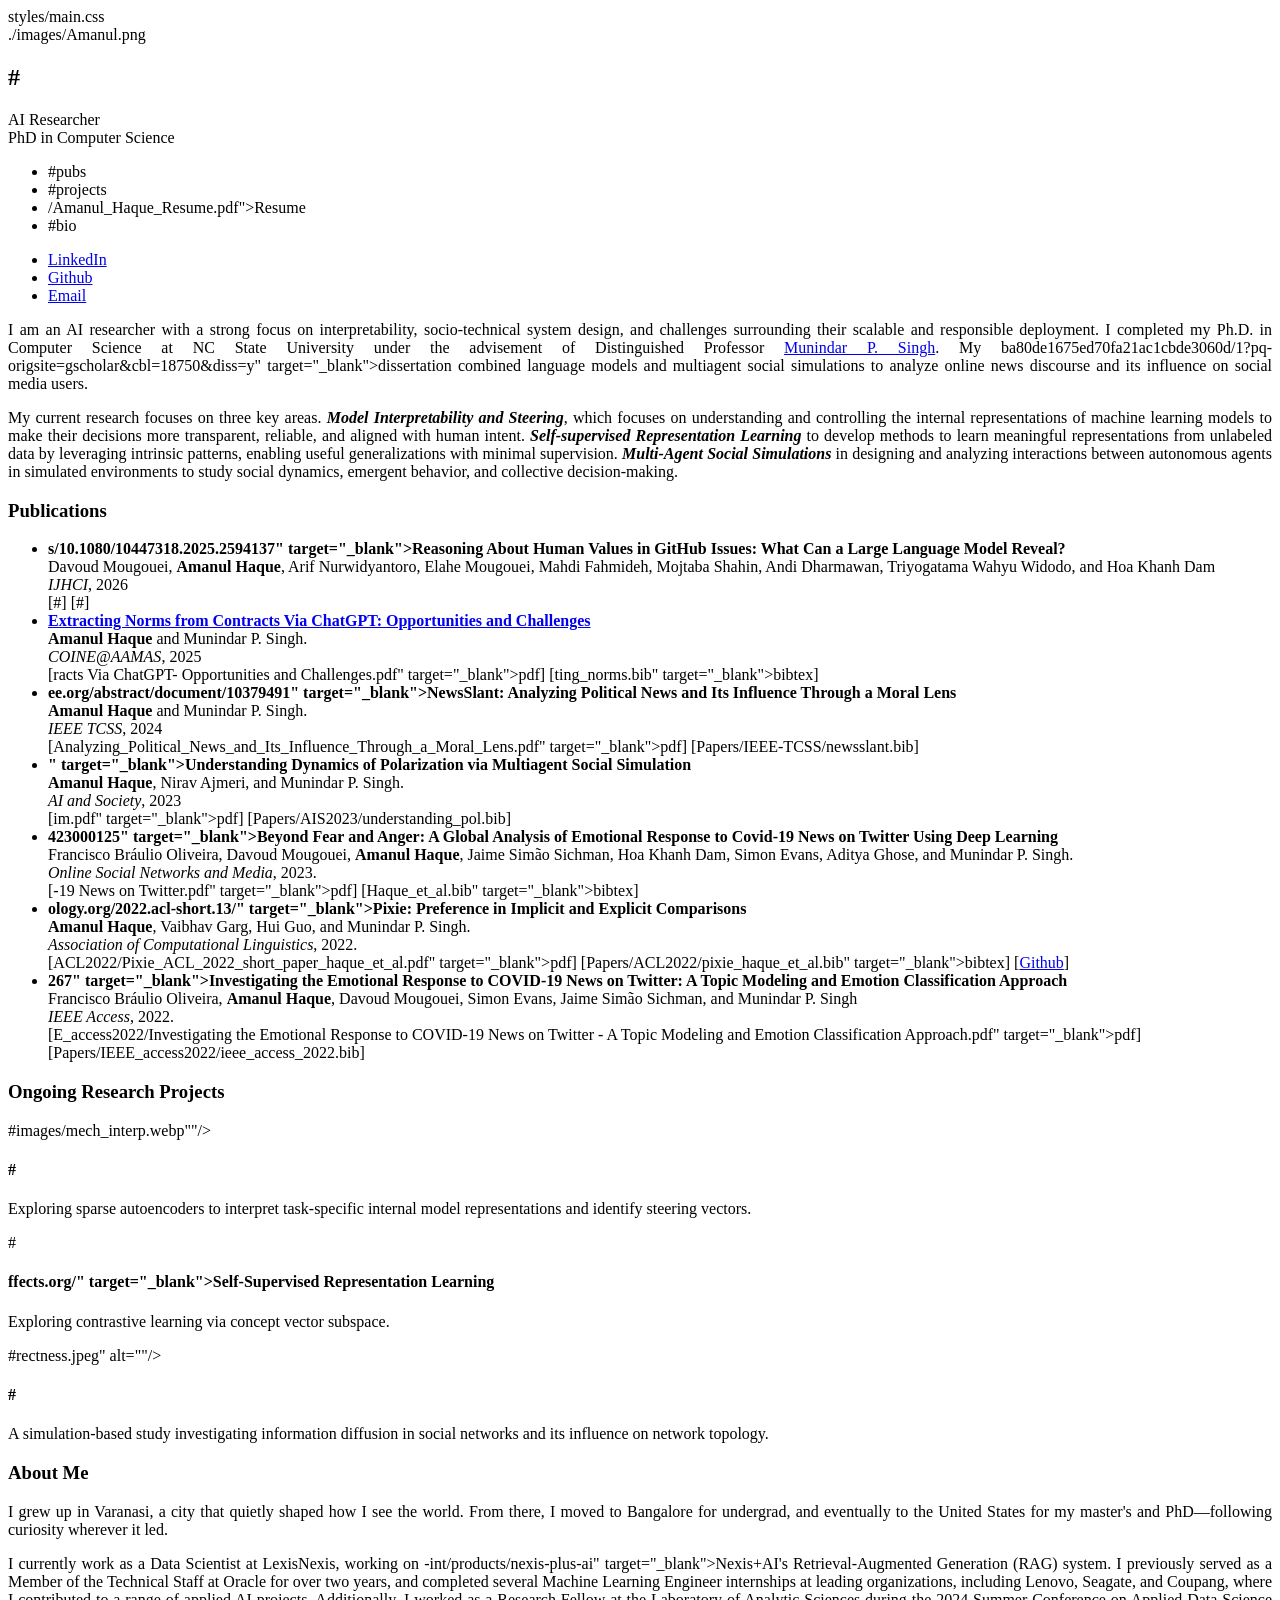
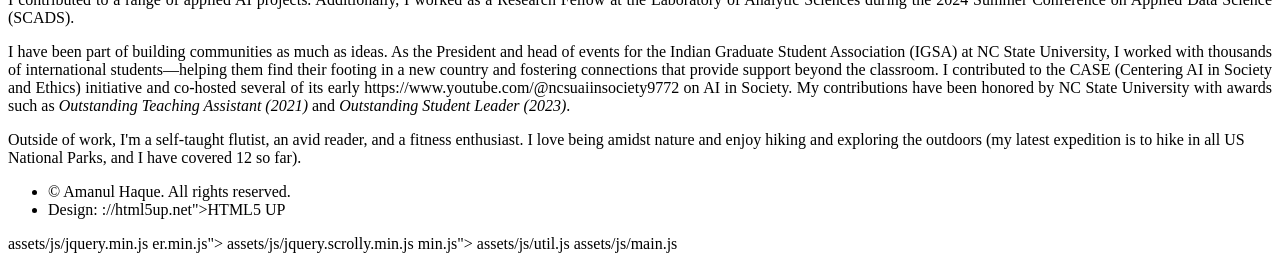
==== commit 5783b892: "Update index.html" ====
--- a/index.html
+++ b/index.html
@@ -9,7 +9,7 @@
         <title>Amanul Haque</title>
         <meta charset="utf-8" />
         <meta name="viewport" content="width=device-width, initial-scale=1, viewport-fit=cover" />
-        <link rel="stylesheet" href="styles/main.css" />
+        styles/main.css
 
         <!-- ============ MOBILE / RESPONSIVE OVERRIDES ============ -->
         <style>
@@ -35,29 +35,16 @@
             @media screen and (max-width: 980px) {
                 #nav-toggle { display: block; }
 
-                /* Sidebar becomes a compact top bar - stronger selector
-                   to override the template's fixed-position sidebar */
-                body #header {
+                /* Sidebar becomes a compact top bar */
+                #header {
                     display: block !important;
-                    position: relative !important;
-                    top: auto !important;
-                    left: auto !important;
+                    position: static !important;
                     width: 100% !important;
-                    max-width: 100% !important;
                     height: auto !important;
                     min-height: 0 !important;
                     padding: 1em 1em 0.75em !important;
-                    margin: 0 !important;
                     box-sizing: border-box;
                     text-align: center;
-                }
-
-                /* Make sure the main content area no longer reserves
-                   space for the old left sidebar */
-                body #wrapper {
-                    margin-left: 0 !important;
-                    padding-left: 0 !important;
-                    width: 100% !important;
                 }
 
                 /* Compact header row: avatar + name side-by-side */
@@ -147,6 +134,7 @@
                 #header.collapsed .image.avatar img { width: 40px !important; height: 40px !important; }
 
                 /* Main content layout */
+                #wrapper { padding-left: 0 !important; margin-left: 0 !important; }
                 #main { padding: 1.25em 1em !important; }
                 #main .container { padding: 0 !important; width: 100% !important; max-width: 100% !important; box-sizing: border-box; }
                 #main h3 { font-size: 1.1em; margin-top: 0.5em; }
@@ -199,7 +187,7 @@
 
             /* ---------- PHONE PORTRAIT ---------- */
             @media screen and (max-width: 480px) {
-                body #header { padding: 0.75em 0.75em 0.5em !important; }
+                #header { padding: 0.75em 0.75em 0.5em !important; }
                 #header .image.avatar img {
                     width: 52px !important;
                     height: 52px !important;
@@ -222,7 +210,7 @@
 
             /* ---------- VERY SHORT SCREENS (landscape phones) ---------- */
             @media screen and (max-height: 500px) and (max-width: 980px) {
-                body #header { padding: 0.4em 0.75em !important; }
+                #header { padding: 0.4em 0.75em !important; }
                 #header .image.avatar img { width: 40px !important; height: 40px !important; }
                 #header header p { display: none; }
             }
@@ -245,18 +233,18 @@
         <!-- Header / Sidebar -->
         <section id="header">
             <header>
-                <span class="image avatar"><img src="./images/Amanul.png" alt=""/></span>
+                <span class="image avatar">./images/Amanul.png</span>
                 <div class="title-block">
-                    <h1 id="logo"><a href="#">Amanul Haque</a></h1>
+                    <h1 id="logo">#</h1>
                     <p>AI Researcher<br/>PhD in Computer Science</p>
                 </div>
             </header>
             <nav id="nav">
                 <ul>
-                    <li><a href="#pubs">Publications</a></li>
-                    <li><a href="#projects">Projects</a></li>
-                    <li><a href="files/Amanul_Haque_Resume.pdf">Resume</a></li>
-                    <li><a href="#bio">About Me</a></li>
+                    <li>#pubs</li>
+                    <li>#projects</li>
+                    <li>/Amanul_Haque_Resume.pdf">Resume</a></li>
+                    <li>#bio</li>
                 </ul>
             </nav>
             <footer>
@@ -280,7 +268,7 @@
                         <p style="text-align: justify;">
                             I am an AI researcher with a strong focus on interpretability, socio-technical system design,
                             and challenges surrounding their scalable and responsible deployment. I completed my Ph.D. in Computer Science at NC State University under the advisement of Distinguished Professor <a href="https://www.csc2.ncsu.edu/faculty/mpsingh/" target="_blank">Munindar P. Singh</a>.
-                            My <a href="https://www.proquest.com/openview/dbba80de1675ed70fa21ac1cbde3060d/1?pq-origsite=gscholar&amp;cbl=18750&amp;diss=y" target="_blank">dissertation</a> combined language models and multiagent social simulations to analyze online news discourse and its influence on social media users.
+                            My ba80de1675ed70fa21ac1cbde3060d/1?pq-origsite=gscholar&amp;cbl=18750&amp;diss=y" target="_blank">dissertation</a> combined language models and multiagent social simulations to analyze online news discourse and its influence on social media users.
                         </p>
 
                         <p style="text-align: justify;">
@@ -298,59 +286,59 @@
                         <h3>Publications</h3>
                         <ul class="feature-icons">
                             <li class="icon fa-file-text-o">
-                                <strong><a href="https://www.tandfonline.com/doi/abs/10.1080/10447318.2025.2594137" target="_blank">Reasoning About Human Values in GitHub Issues: What Can a Large Language Model Reveal?</a></strong><br/>
+                                <strong>s/10.1080/10447318.2025.2594137" target="_blank">Reasoning About Human Values in GitHub Issues: What Can a Large Language Model Reveal?</a></strong><br/>
                                 Davoud Mougouei, <b>Amanul Haque</b>, Arif Nurwidyantoro, Elahe Mougouei, Mahdi Fahmideh, Mojtaba Shahin, Andi Dharmawan, Triyogatama Wahyu Widodo, and Hoa Khanh Dam<br/>
                                 <em>IJHCI</em>, 2026<br/>
-                                [<a href="#" target="_blank">pdf</a>] [<a href="#" target="_blank">bibtex</a>]
+                                [#] [#]
                             </li>
 
                             <li class="icon fa-file-text-o">
                                 <strong><a href="https://arxiv.org/abs/2404.02269" target="_blank">Extracting Norms from Contracts Via ChatGPT: Opportunities and Challenges</a></strong><br/>
                                 <b>Amanul Haque</b> and Munindar P. Singh.<br/>
                                 <em>COINE@AAMAS</em>, 2025<br/>
-                                [<a href="Papers/COINE2024/Extracting Norms from Contracts Via ChatGPT- Opportunities and Challenges.pdf" target="_blank">pdf</a>]
-                                [<a href="Papers/COINE2024/extracting_norms.bib" target="_blank">bibtex</a>]
-                            </li>
-
-                            <li class="icon fa-file-text-o">
-                                <strong><a href="https://ieeexplore.ieee.org/abstract/document/10379491" target="_blank">NewsSlant: Analyzing Political News and Its Influence Through a Moral Lens</a></strong><br/>
+                                [racts Via ChatGPT- Opportunities and Challenges.pdf" target="_blank">pdf</a>]
+                                [ting_norms.bib" target="_blank">bibtex</a>]
+                            </li>
+
+                            <li class="icon fa-file-text-o">
+                                <strong>ee.org/abstract/document/10379491" target="_blank">NewsSlant: Analyzing Political News and Its Influence Through a Moral Lens</a></strong><br/>
                                 <b>Amanul Haque</b> and Munindar P. Singh.<br/>
                                 <em>IEEE TCSS</em>, 2024<br/>
-                                [<a href="Papers/IEEE-TCSS/NewsSlant__Analyzing_Political_News_and_Its_Influence_Through_a_Moral_Lens.pdf" target="_blank">pdf</a>]
-                                [<a href="Papers/IEEE-TCSS/newsslant.bib" target="_blank">bibtex</a>]
-                            </li>
-
-                            <li class="icon fa-file-text-o">
-                                <strong><a href="https://link.springer.com/article/10.1007/s00146-022-01626-5" target="_blank">Understanding Dynamics of Polarization via Multiagent Social Simulation</a></strong><br/>
+                                [Analyzing_Political_News_and_Its_Influence_Through_a_Moral_Lens.pdf" target="_blank">pdf</a>]
+                                [Papers/IEEE-TCSS/newsslant.bib]
+                            </li>
+
+                            <li class="icon fa-file-text-o">
+                                <strong>" target="_blank">Understanding Dynamics of Polarization via Multiagent Social Simulation</a></strong><br/>
                                 <b>Amanul Haque</b>, Nirav Ajmeri, and Munindar P. Singh.<br/>
                                 <em>AI and Society</em>, 2023<br/>
-                                [<a href="Papers/AIS2023/haque_et_al_2023_ai_and_soc_understanding_polarization_via_social_sim.pdf" target="_blank">pdf</a>]
-                                [<a href="Papers/AIS2023/understanding_pol.bib" target="_blank">bibtex</a>]
-                            </li>
-
-                            <li class="icon fa-file-text-o">
-                                <strong><a href="https://www.sciencedirect.com/science/article/pii/S2468696423000125" target="_blank">Beyond Fear and Anger: A Global Analysis of Emotional Response to Covid-19 News on Twitter Using Deep Learning</a></strong><br/>
+                                [im.pdf" target="_blank">pdf</a>]
+                                [Papers/AIS2023/understanding_pol.bib]
+                            </li>
+
+                            <li class="icon fa-file-text-o">
+                                <strong>423000125" target="_blank">Beyond Fear and Anger: A Global Analysis of Emotional Response to Covid-19 News on Twitter Using Deep Learning</a></strong><br/>
                                 Francisco Bráulio Oliveira, Davoud Mougouei, <b>Amanul Haque</b>, Jaime Simão Sichman, Hoa Khanh Dam, Simon Evans, Aditya Ghose, and Munindar P. Singh.<br/>
                                 <em>Online Social Networks and Media</em>, 2023.<br/>
-                                [<a href="Papers/OSNM2023//Beyond Fear and Anger - A Global Analysis of Emotional Response to Covid-19 News on Twitter.pdf" target="_blank">pdf</a>]
-                                [<a href="Papers/OSNM2023/bibtex_beyond_fear_and_anger_Haque_et_al.bib" target="_blank">bibtex</a>]
-                            </li>
-
-                            <li class="icon fa-file-text-o">
-                                <strong><a href="https://aclanthology.org/2022.acl-short.13/" target="_blank">Pixie: Preference in Implicit and Explicit Comparisons</a></strong><br/>
+                                [-19 News on Twitter.pdf" target="_blank">pdf</a>]
+                                [Haque_et_al.bib" target="_blank">bibtex</a>]
+                            </li>
+
+                            <li class="icon fa-file-text-o">
+                                <strong>ology.org/2022.acl-short.13/" target="_blank">Pixie: Preference in Implicit and Explicit Comparisons</a></strong><br/>
                                 <b>Amanul Haque</b>, Vaibhav Garg, Hui Guo, and Munindar P. Singh.<br/>
                                 <em>Association of Computational Linguistics</em>, 2022.<br/>
-                                [<a href="Papers/ACL2022/Pixie_ACL_2022_short_paper_haque_et_al.pdf" target="_blank">pdf</a>]
-                                [<a href="Papers/ACL2022/pixie_haque_et_al.bib" target="_blank">bibtex</a>]
+                                [ACL2022/Pixie_ACL_2022_short_paper_haque_et_al.pdf" target="_blank">pdf</a>]
+                                [Papers/ACL2022/pixie_haque_et_al.bib" target="_blank">bibtex</a>]
                                 [<a href="https://github.com/ahaque2/Pixie" target="_blank">Github</a>]
                             </li>
 
                             <li class="icon fa-file-text-o">
-                                <strong><a href="https://ieeexplore.ieee.org/abstract/document/9709267" target="_blank">Investigating the Emotional Response to COVID-19 News on Twitter: A Topic Modeling and Emotion Classification Approach</a></strong><br/>
+                                <strong>267" target="_blank">Investigating the Emotional Response to COVID-19 News on Twitter: A Topic Modeling and Emotion Classification Approach</a></strong><br/>
                                 Francisco Bráulio Oliveira, <b>Amanul Haque</b>, Davoud Mougouei, Simon Evans, Jaime Simão Sichman, and Munindar P. Singh<br/>
                                 <em>IEEE Access</em>, 2022.<br/>
-                                [<a href="Papers/IEEE_access2022/Investigating the Emotional Response to COVID-19 News on Twitter - A Topic Modeling and Emotion Classification Approach.pdf" target="_blank">pdf</a>]
-                                [<a href="Papers/IEEE_access2022/ieee_access_2022.bib" target="_blank">bibtex</a>]
+                                [E_access2022/Investigating the Emotional Response to COVID-19 News on Twitter - A Topic Modeling and Emotion Classification Approach.pdf" target="_blank">pdf</a>]
+                                [Papers/IEEE_access2022/ieee_access_2022.bib]
                             </li>
                         </ul>
                     </div>
@@ -363,25 +351,25 @@
                         <div class="features">
 
                             <article>
-                                <a href="#" class="image"><img src="images/mech_interp.webp" alt=""/></a>
+                                #images/mech_interp.webp""/></a>
                                 <div class="inner">
-                                    <h4><a href="#" target="_blank">Model Interpretability and Steering</a></h4>
+                                    <h4>#</h4>
                                     <p>Exploring sparse autoencoders to interpret task-specific internal model representations and identify steering vectors.</p>
                                 </div>
                             </article>
 
                             <article>
-                                <a href="#" class="image"><img src="images/vector_subspace.webp" alt=""/></a>
+                                #
                                 <div class="inner">
-                                    <h4><a href="https://globalaffects.org/" target="_blank">Self-Supervised Representation Learning</a></h4>
+                                    <h4>ffects.org/" target="_blank">Self-Supervised Representation Learning</a></h4>
                                     <p>Exploring contrastive learning via concept vector subspace.</p>
                                 </div>
                             </article>
 
                             <article>
-                                <a href="#" class="image"><img src="images/PoliticalCorrectness.jpeg" alt=""/></a>
+                                #rectness.jpeg" alt=""/></a>
                                 <div class="inner">
-                                    <h4><a href="#" target="_blank">Multiagent Social Simulation</a></h4>
+                                    <h4>#</h4>
                                     <p>A simulation-based study investigating information diffusion in social networks and its influence on network topology.</p>
                                 </div>
                             </article>
@@ -400,7 +388,7 @@
                         </p>
 
                         <p style="text-align: justify;">
-                            I currently work as a Data Scientist at LexisNexis, working on <a href="https://www.lexisnexis.com/en-int/products/nexis-plus-ai" target="_blank">Nexis+AI's</a> Retrieval-Augmented Generation (RAG) system.
+                            I currently work as a Data Scientist at LexisNexis, working on -int/products/nexis-plus-ai" target="_blank">Nexis+AI's</a> Retrieval-Augmented Generation (RAG) system.
                             I previously served as a Member of the Technical Staff at Oracle for over two years, and completed several Machine Learning Engineer internships at leading organizations, including Lenovo, Seagate, and Coupang, where I contributed to a range of applied AI projects.
                             Additionally, I worked as a Research Fellow at the Laboratory of Analytic Sciences during the 2024 Summer Conference on Applied Data Science (SCADS).
                         </p>
@@ -410,7 +398,7 @@
                             As the President and head of events for the Indian Graduate Student Association (IGSA) at NC State University,
                             I worked with thousands of international students&mdash;helping them find their footing in a new country and fostering connections that provide support beyond the classroom.
                             I contributed to the CASE (Centering AI in Society and Ethics) initiative and
-                            co-hosted several of its early <a href="https://www.youtube.com/@ncsuaiinsociety9772" target="_blank">webinars</a> on AI in Society.
+                            co-hosted several of its early https://www.youtube.com/@ncsuaiinsociety9772 on AI in Society.
                             My contributions have been honored by NC State University with awards such as <em>Outstanding Teaching Assistant (2021)</em> and <em>Outstanding Student Leader (2023)</em>.
                         </p>
 
@@ -428,7 +416,7 @@
                 <div class="container">
                     <ul class="copyright">
                         <li>&copy; Amanul Haque. All rights reserved.</li>
-                        <li>Design: <a href="https://html5up.net">HTML5 UP</a></li>
+                        <li>Design: ://html5up.net">HTML5 UP</a></li>
                     </ul>
                 </div>
             </section>
@@ -436,12 +424,12 @@
         </div>
 
         <!-- Scripts -->
-        <script src="assets/js/jquery.min.js"></script>
-        <script src="assets/js/jquery.scrollzer.min.js"></script>
-        <script src="assets/js/jquery.scrolly.min.js"></script>
-        <script src="assets/js/skel.min.js"></script>
-        <script src="assets/js/util.js"></script>
-        <script src="assets/js/main.js"></script>
+        assets/js/jquery.min.js
+        er.min.js"></script>
+        assets/js/jquery.scrolly.min.js
+        min.js"></script>
+        assets/js/util.js
+        assets/js/main.js
 
         <!-- Mobile nav toggle -->
         <script>
@@ -454,6 +442,7 @@
                     header.classList.toggle('collapsed');
                 });
 
+                // Auto-collapse after tapping a nav link on mobile
                 header.querySelectorAll('#nav a').forEach(function(a) {
                     a.addEventListener('click', function() {
                         if (window.innerWidth <= 980) header.classList.add('collapsed');
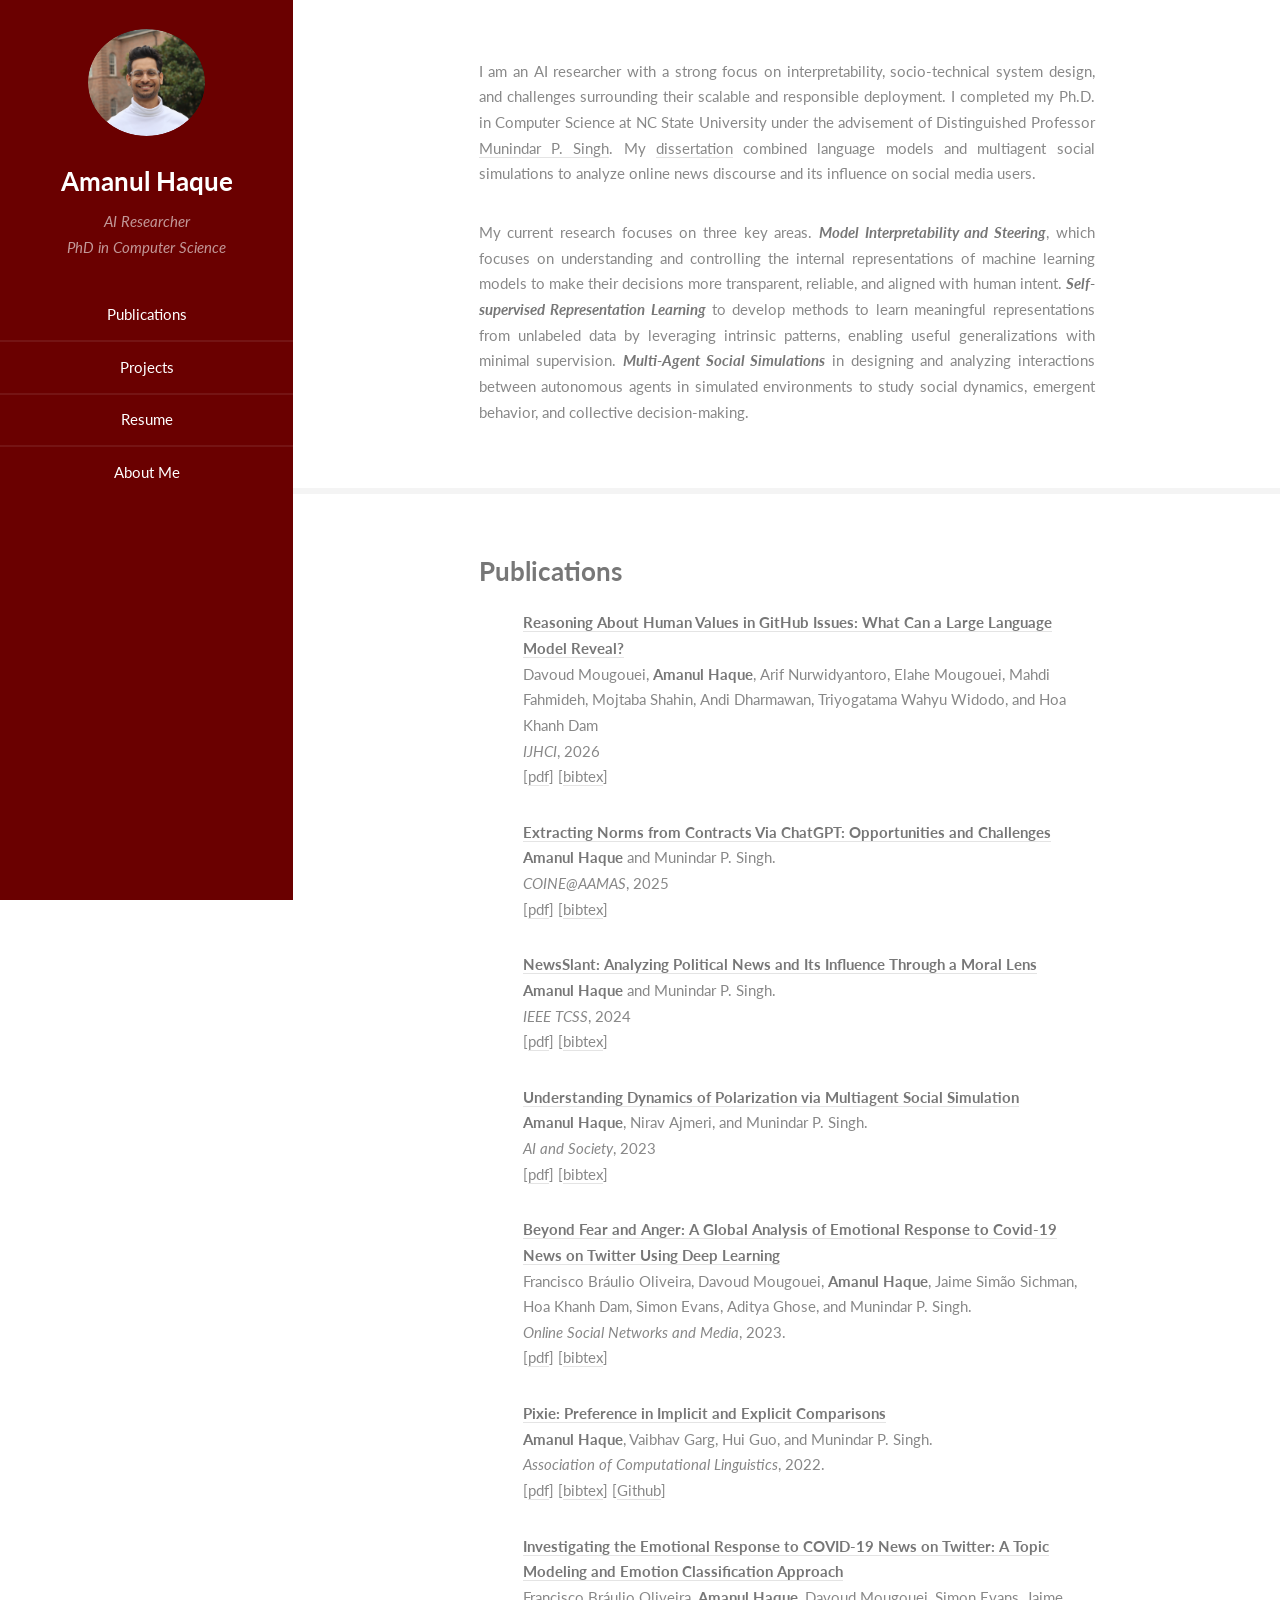
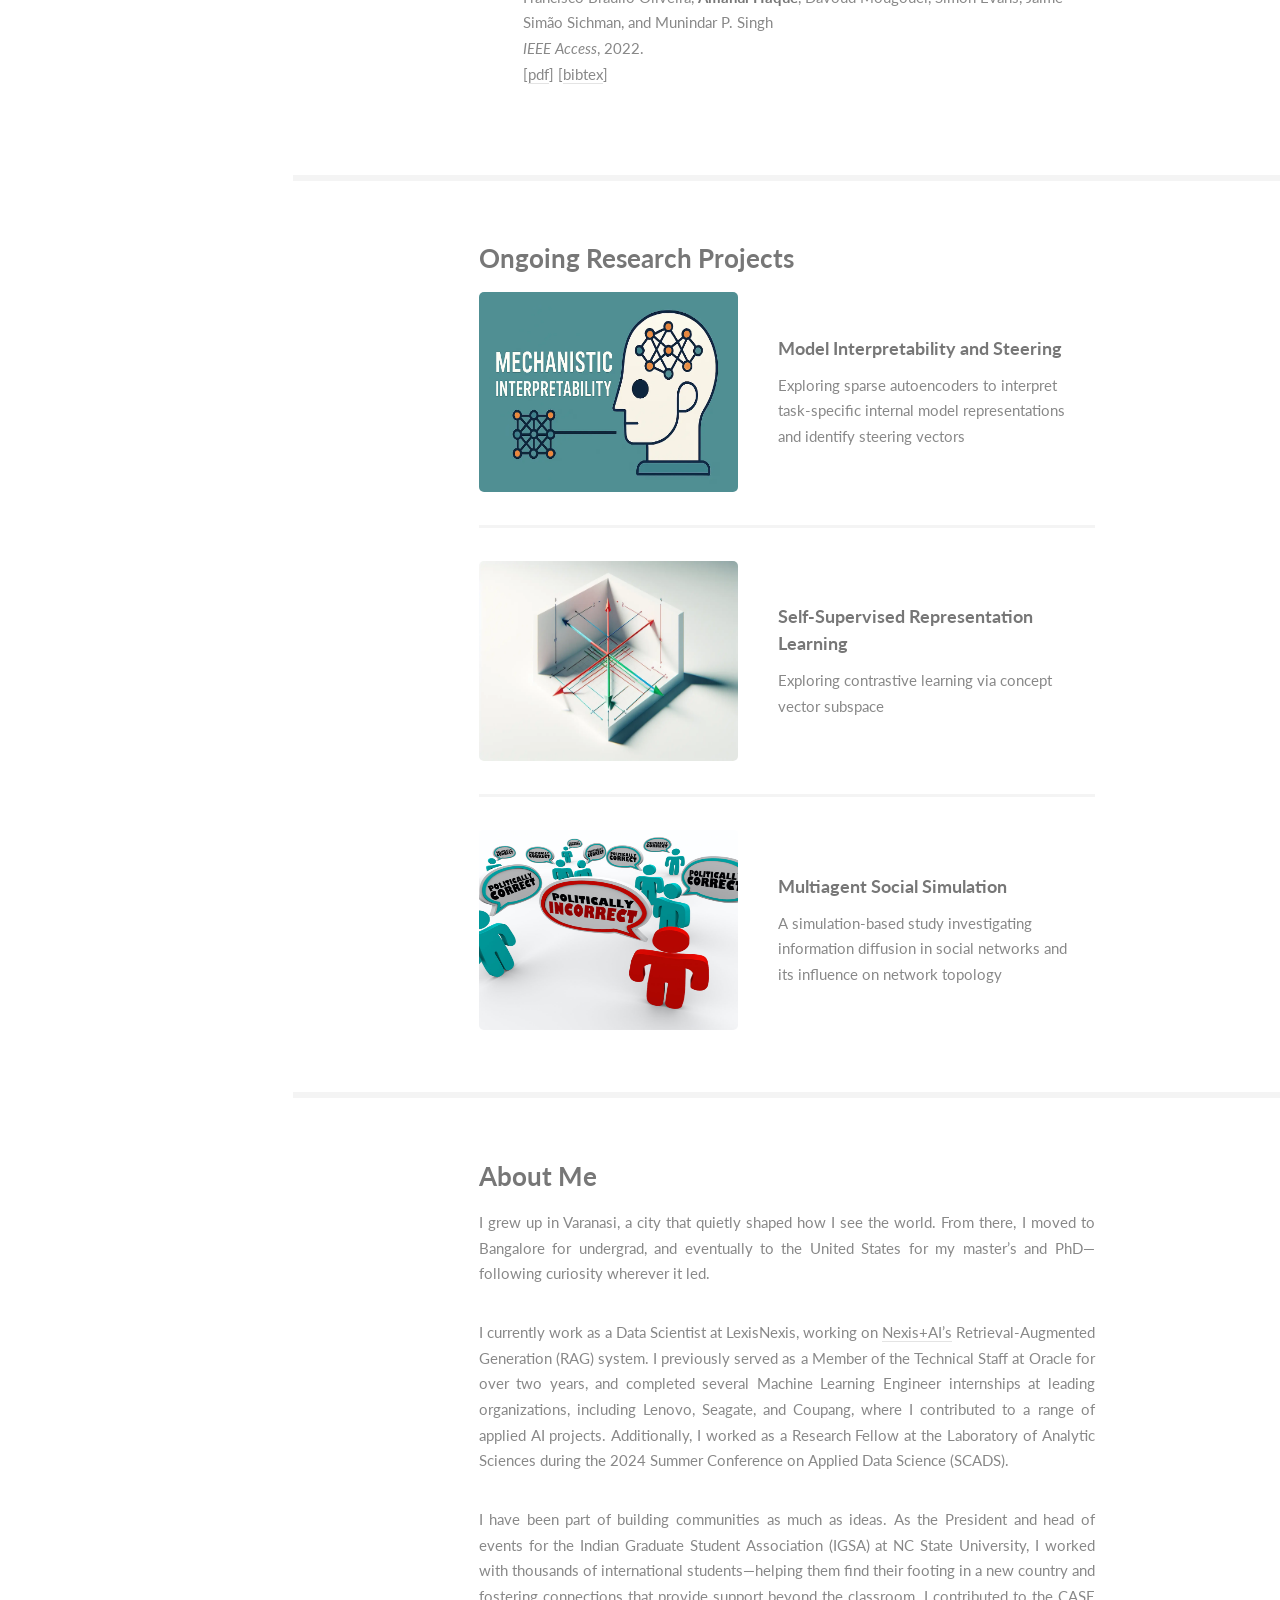
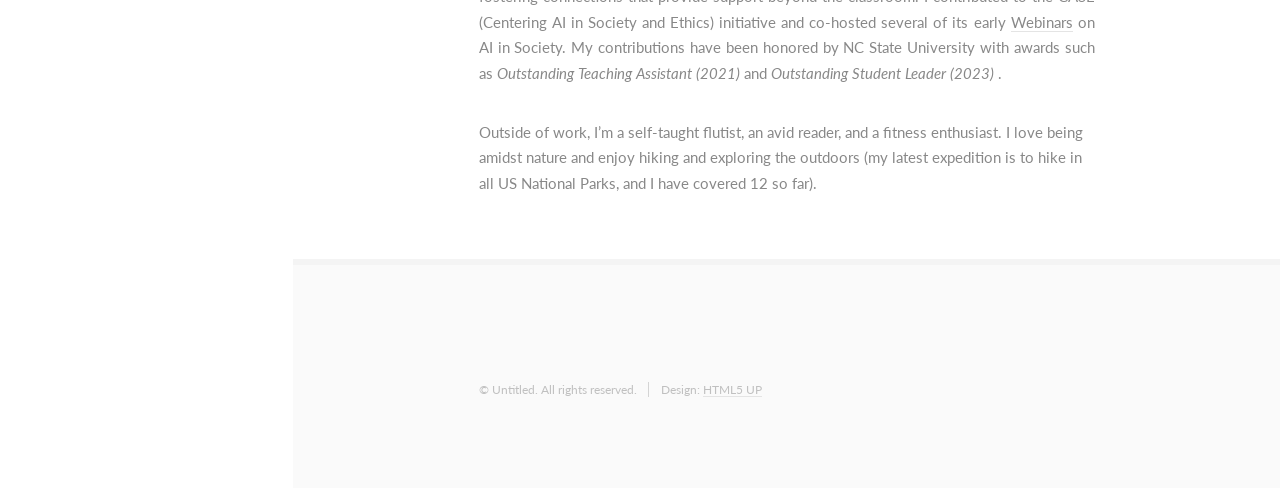
==== commit c31568f3: "Update index.html" ====
--- a/index.html
+++ b/index.html
@@ -1,455 +1,301 @@
+
 <!DOCTYPE HTML>
 <!--
-    Read Only by HTML5 UP
-    html5up.net | @ajlkn
-    Free for personal and commercial use under the CCA 3.0 license (html5up.net/license)
+	Read Only by HTML5 UP
+	html5up.net | @ajlkn
+	Free for personal and commercial use under the CCA 3.0 license (html5up.net/license)
 -->
 <html>
-    <head>
-        <title>Amanul Haque</title>
-        <meta charset="utf-8" />
-        <meta name="viewport" content="width=device-width, initial-scale=1, viewport-fit=cover" />
-        styles/main.css
-
-        <!-- ============ MOBILE / RESPONSIVE OVERRIDES ============ -->
-        <style>
-            /* Hamburger toggle - hidden on desktop */
-            #nav-toggle {
-                display: none;
-                position: fixed;
-                top: 10px;
-                right: 10px;
-                z-index: 10000;
-                background: rgba(31, 35, 40, 0.92);
-                color: #fff;
-                border: none;
-                border-radius: 6px;
-                padding: 8px 12px;
-                font-size: 18px;
-                line-height: 1;
-                cursor: pointer;
-                box-shadow: 0 2px 6px rgba(0,0,0,0.25);
-            }
-
-            /* ---------- TABLET / SMALL LAPTOP ---------- */
-            @media screen and (max-width: 980px) {
-                #nav-toggle { display: block; }
-
-                /* Sidebar becomes a compact top bar */
-                #header {
-                    display: block !important;
-                    position: static !important;
-                    width: 100% !important;
-                    height: auto !important;
-                    min-height: 0 !important;
-                    padding: 1em 1em 0.75em !important;
-                    box-sizing: border-box;
-                    text-align: center;
-                }
-
-                /* Compact header row: avatar + name side-by-side */
-                #header > header {
-                    display: flex;
-                    align-items: center;
-                    justify-content: center;
-                    flex-wrap: wrap;
-                    gap: 0.75em;
-                    margin: 0 0 0.75em 0;
-                    padding: 0;
-                }
-
-                #header .image.avatar {
-                    margin: 0 !important;
-                    width: auto !important;
-                    display: inline-block;
-                }
-                #header .image.avatar img {
-                    width: 64px !important;
-                    height: 64px !important;
-                    max-width: 64px !important;
-                    border-radius: 50%;
-                    object-fit: cover;
-                    display: block;
-                }
-
-                #header header #logo {
-                    font-size: 1.2em !important;
-                    margin: 0 !important;
-                    line-height: 1.1;
-                }
-                #header header #logo a { color: inherit; }
-                #header header p {
-                    font-size: 0.8em !important;
-                    margin: 0.2em 0 0 0 !important;
-                    line-height: 1.25;
-                    opacity: 0.8;
-                }
-                #header header > div.title-block {
-                    text-align: left;
-                }
-
-                /* Nav as compact wrap of pill buttons */
-                #header #nav { display: block; margin: 0; }
-                #header #nav ul {
-                    list-style: none;
-                    padding: 0;
-                    margin: 0.5em 0;
-                    display: flex;
-                    flex-wrap: wrap;
-                    justify-content: center;
-                    gap: 0.4em;
-                }
-                #header #nav ul li { margin: 0; padding: 0; border: 0; }
-                #header #nav ul li a {
-                    display: inline-block;
-                    padding: 0.45em 0.85em;
-                    background: rgba(255,255,255,0.08);
-                    color: #fff !important;
-                    border-radius: 999px;
-                    text-decoration: none;
-                    font-size: 0.78em;
-                    letter-spacing: 0.02em;
-                    border: 1px solid rgba(255,255,255,0.12);
-                }
-                #header #nav ul li a:hover,
-                #header #nav ul li a:active { background: rgba(255,255,255,0.18); }
-
-                /* Social icons - compact row */
-                #header > footer { margin: 0.5em 0 0 0; padding: 0; }
-                #header footer ul.icons {
-                    display: flex;
-                    justify-content: center;
-                    gap: 0.6em;
-                    padding: 0;
-                    margin: 0;
-                }
-                #header footer ul.icons li a { font-size: 1em; }
-
-                /* Collapsed state */
-                #header.collapsed > header > div.title-block,
-                #header.collapsed #nav,
-                #header.collapsed > footer { display: none; }
-                #header.collapsed { padding: 0.5em 1em !important; }
-                #header.collapsed > header { justify-content: flex-start; margin: 0; }
-                #header.collapsed .image.avatar img { width: 40px !important; height: 40px !important; }
-
-                /* Main content layout */
-                #wrapper { padding-left: 0 !important; margin-left: 0 !important; }
-                #main { padding: 1.25em 1em !important; }
-                #main .container { padding: 0 !important; width: 100% !important; max-width: 100% !important; box-sizing: border-box; }
-                #main h3 { font-size: 1.1em; margin-top: 0.5em; }
-                #main p { font-size: 0.92em; line-height: 1.55; }
-
-                /* Publications list - tighter */
-                ul.feature-icons li {
-                    font-size: 0.88em;
-                    padding-left: 2em !important;
-                    margin-bottom: 1em !important;
-                    line-height: 1.5;
-                }
-
-                /* Projects: stack vertically with smaller images */
-                .features {
-                    display: flex !important;
-                    flex-direction: column;
-                    gap: 1em;
-                }
-                .features article {
-                    display: flex;
-                    flex-direction: row;
-                    gap: 0.75em;
-                    padding: 0.75em !important;
-                    margin: 0 !important;
-                    width: 100% !important;
-                    box-sizing: border-box;
-                }
-                .features article .image {
-                    flex: 0 0 90px;
-                    margin: 0 !important;
-                }
-                .features article .image img {
-                    width: 90px !important;
-                    height: 90px !important;
-                    object-fit: cover;
-                    border-radius: 6px;
-                }
-                .features article .inner {
-                    flex: 1;
-                    padding: 0 !important;
-                }
-                .features article h4 { font-size: 0.95em; margin: 0 0 0.3em 0; }
-                .features article p { font-size: 0.82em; margin: 0; }
-
-                /* Footer */
-                #footer { padding: 1.5em 1em !important; }
-                #footer .copyright { font-size: 0.75em; text-align: center; }
-            }
-
-            /* ---------- PHONE PORTRAIT ---------- */
-            @media screen and (max-width: 480px) {
-                #header { padding: 0.75em 0.75em 0.5em !important; }
-                #header .image.avatar img {
-                    width: 52px !important;
-                    height: 52px !important;
-                }
-                #header header #logo { font-size: 1.05em !important; }
-                #header header p { font-size: 0.72em !important; }
-                #header #nav ul li a { font-size: 0.72em; padding: 0.4em 0.75em; }
-
-                #main { padding: 1em 0.85em !important; }
-                #main h3 { font-size: 1em; }
-                #main p, ul.feature-icons li { font-size: 0.85em; }
-
-                .features article { flex-direction: column; }
-                .features article .image { flex: 0 0 auto; width: 100%; }
-                .features article .image img {
-                    width: 100% !important;
-                    height: 140px !important;
-                }
-            }
-
-            /* ---------- VERY SHORT SCREENS (landscape phones) ---------- */
-            @media screen and (max-height: 500px) and (max-width: 980px) {
-                #header { padding: 0.4em 0.75em !important; }
-                #header .image.avatar img { width: 40px !important; height: 40px !important; }
-                #header header p { display: none; }
-            }
-        </style>
-
-        <!-- Google Analytics -->
-        <script async src="https://www.googletagmanager.com/gtag/js?id=UA-106821624-1"></script>
-        <script>
-          window.dataLayer = window.dataLayer || [];
-          function gtag(){dataLayer.push(arguments)};
-          gtag('js', new Date());
-          gtag('config', 'UA-106821624-1');
-        </script>
-    </head>
-    <body>
-
-        <!-- Mobile-only hamburger -->
-        <button id="nav-toggle" aria-label="Toggle menu">&#9776;</button>
-
-        <!-- Header / Sidebar -->
-        <section id="header">
-            <header>
-                <span class="image avatar">./images/Amanul.png</span>
-                <div class="title-block">
-                    <h1 id="logo">#</h1>
-                    <p>AI Researcher<br/>PhD in Computer Science</p>
-                </div>
-            </header>
-            <nav id="nav">
-                <ul>
-                    <li>#pubs</li>
-                    <li>#projects</li>
-                    <li>/Amanul_Haque_Resume.pdf">Resume</a></li>
-                    <li>#bio</li>
-                </ul>
-            </nav>
-            <footer>
-                <ul class="icons">
-                    <li><a href="https://www.linkedin.com/in/amanul-haque" class="icon fa-linkedin-square" target="_blank"><span class="label">LinkedIn</span></a></li>
-                    <li><a href="https://github.com/ahaque2" class="icon fa-github" target="_blank"><span class="label">Github</span></a></li>
-                    <li><a href="mailto:amanul.003@gmail.com" class="icon fa-envelope"><span class="label">Email</span></a></li>
-                </ul>
-            </footer>
-        </section>
-
-        <!-- Wrapper -->
-        <div id="wrapper">
-
-            <!-- Main -->
-            <div id="main">
-
-                <!-- Intro / Research Interests -->
-                <section id="research_interests">
-                    <div class="container">
-                        <p style="text-align: justify;">
-                            I am an AI researcher with a strong focus on interpretability, socio-technical system design,
-                            and challenges surrounding their scalable and responsible deployment. I completed my Ph.D. in Computer Science at NC State University under the advisement of Distinguished Professor <a href="https://www.csc2.ncsu.edu/faculty/mpsingh/" target="_blank">Munindar P. Singh</a>.
-                            My ba80de1675ed70fa21ac1cbde3060d/1?pq-origsite=gscholar&amp;cbl=18750&amp;diss=y" target="_blank">dissertation</a> combined language models and multiagent social simulations to analyze online news discourse and its influence on social media users.
-                        </p>
-
-                        <p style="text-align: justify;">
-                            My current research focuses on three key areas.
-                            <em><b>Model Interpretability and Steering</b></em>, which focuses on understanding and controlling the internal representations of machine learning models to make their decisions more transparent, reliable, and aligned with human intent.
-                            <em><b>Self-supervised Representation Learning</b></em> to develop methods to learn meaningful representations from unlabeled data by leveraging intrinsic patterns, enabling useful generalizations with minimal supervision.
-                            <em><b>Multi-Agent Social Simulations</b></em> in designing and analyzing interactions between autonomous agents in simulated environments to study social dynamics, emergent behavior, and collective decision-making.
-                        </p>
-                    </div>
-                </section>
-
-                <!-- Publications -->
-                <section id="pubs">
-                    <div class="container">
-                        <h3>Publications</h3>
-                        <ul class="feature-icons">
-                            <li class="icon fa-file-text-o">
-                                <strong>s/10.1080/10447318.2025.2594137" target="_blank">Reasoning About Human Values in GitHub Issues: What Can a Large Language Model Reveal?</a></strong><br/>
-                                Davoud Mougouei, <b>Amanul Haque</b>, Arif Nurwidyantoro, Elahe Mougouei, Mahdi Fahmideh, Mojtaba Shahin, Andi Dharmawan, Triyogatama Wahyu Widodo, and Hoa Khanh Dam<br/>
-                                <em>IJHCI</em>, 2026<br/>
-                                [#] [#]
-                            </li>
-
-                            <li class="icon fa-file-text-o">
-                                <strong><a href="https://arxiv.org/abs/2404.02269" target="_blank">Extracting Norms from Contracts Via ChatGPT: Opportunities and Challenges</a></strong><br/>
-                                <b>Amanul Haque</b> and Munindar P. Singh.<br/>
-                                <em>COINE@AAMAS</em>, 2025<br/>
-                                [racts Via ChatGPT- Opportunities and Challenges.pdf" target="_blank">pdf</a>]
-                                [ting_norms.bib" target="_blank">bibtex</a>]
-                            </li>
-
-                            <li class="icon fa-file-text-o">
-                                <strong>ee.org/abstract/document/10379491" target="_blank">NewsSlant: Analyzing Political News and Its Influence Through a Moral Lens</a></strong><br/>
-                                <b>Amanul Haque</b> and Munindar P. Singh.<br/>
-                                <em>IEEE TCSS</em>, 2024<br/>
-                                [Analyzing_Political_News_and_Its_Influence_Through_a_Moral_Lens.pdf" target="_blank">pdf</a>]
-                                [Papers/IEEE-TCSS/newsslant.bib]
-                            </li>
-
-                            <li class="icon fa-file-text-o">
-                                <strong>" target="_blank">Understanding Dynamics of Polarization via Multiagent Social Simulation</a></strong><br/>
-                                <b>Amanul Haque</b>, Nirav Ajmeri, and Munindar P. Singh.<br/>
-                                <em>AI and Society</em>, 2023<br/>
-                                [im.pdf" target="_blank">pdf</a>]
-                                [Papers/AIS2023/understanding_pol.bib]
-                            </li>
-
-                            <li class="icon fa-file-text-o">
-                                <strong>423000125" target="_blank">Beyond Fear and Anger: A Global Analysis of Emotional Response to Covid-19 News on Twitter Using Deep Learning</a></strong><br/>
-                                Francisco Bráulio Oliveira, Davoud Mougouei, <b>Amanul Haque</b>, Jaime Simão Sichman, Hoa Khanh Dam, Simon Evans, Aditya Ghose, and Munindar P. Singh.<br/>
-                                <em>Online Social Networks and Media</em>, 2023.<br/>
-                                [-19 News on Twitter.pdf" target="_blank">pdf</a>]
-                                [Haque_et_al.bib" target="_blank">bibtex</a>]
-                            </li>
-
-                            <li class="icon fa-file-text-o">
-                                <strong>ology.org/2022.acl-short.13/" target="_blank">Pixie: Preference in Implicit and Explicit Comparisons</a></strong><br/>
-                                <b>Amanul Haque</b>, Vaibhav Garg, Hui Guo, and Munindar P. Singh.<br/>
-                                <em>Association of Computational Linguistics</em>, 2022.<br/>
-                                [ACL2022/Pixie_ACL_2022_short_paper_haque_et_al.pdf" target="_blank">pdf</a>]
-                                [Papers/ACL2022/pixie_haque_et_al.bib" target="_blank">bibtex</a>]
-                                [<a href="https://github.com/ahaque2/Pixie" target="_blank">Github</a>]
-                            </li>
-
-                            <li class="icon fa-file-text-o">
-                                <strong>267" target="_blank">Investigating the Emotional Response to COVID-19 News on Twitter: A Topic Modeling and Emotion Classification Approach</a></strong><br/>
-                                Francisco Bráulio Oliveira, <b>Amanul Haque</b>, Davoud Mougouei, Simon Evans, Jaime Simão Sichman, and Munindar P. Singh<br/>
-                                <em>IEEE Access</em>, 2022.<br/>
-                                [E_access2022/Investigating the Emotional Response to COVID-19 News on Twitter - A Topic Modeling and Emotion Classification Approach.pdf" target="_blank">pdf</a>]
-                                [Papers/IEEE_access2022/ieee_access_2022.bib]
-                            </li>
-                        </ul>
-                    </div>
-                </section>
-
-                <!-- Projects -->
-                <section id="projects">
-                    <div class="container">
-                        <h3>Ongoing Research Projects</h3>
-                        <div class="features">
-
-                            <article>
-                                #images/mech_interp.webp""/></a>
-                                <div class="inner">
-                                    <h4>#</h4>
-                                    <p>Exploring sparse autoencoders to interpret task-specific internal model representations and identify steering vectors.</p>
-                                </div>
-                            </article>
-
-                            <article>
-                                #
-                                <div class="inner">
-                                    <h4>ffects.org/" target="_blank">Self-Supervised Representation Learning</a></h4>
-                                    <p>Exploring contrastive learning via concept vector subspace.</p>
-                                </div>
-                            </article>
-
-                            <article>
-                                #rectness.jpeg" alt=""/></a>
-                                <div class="inner">
-                                    <h4>#</h4>
-                                    <p>A simulation-based study investigating information diffusion in social networks and its influence on network topology.</p>
-                                </div>
-                            </article>
-
-                        </div>
-                    </div>
-                </section>
-
-                <!-- About / Bio -->
-                <section id="bio">
-                    <div class="container">
-                        <h3>About Me</h3>
-
-                        <p style="text-align: justify;">
-                            I grew up in Varanasi, a city that quietly shaped how I see the world. From there, I moved to Bangalore for undergrad, and eventually to the United States for my master's and PhD&mdash;following curiosity wherever it led.
-                        </p>
-
-                        <p style="text-align: justify;">
-                            I currently work as a Data Scientist at LexisNexis, working on -int/products/nexis-plus-ai" target="_blank">Nexis+AI's</a> Retrieval-Augmented Generation (RAG) system.
-                            I previously served as a Member of the Technical Staff at Oracle for over two years, and completed several Machine Learning Engineer internships at leading organizations, including Lenovo, Seagate, and Coupang, where I contributed to a range of applied AI projects.
-                            Additionally, I worked as a Research Fellow at the Laboratory of Analytic Sciences during the 2024 Summer Conference on Applied Data Science (SCADS).
-                        </p>
-
-                        <p style="text-align: justify;">
-                            I have been part of building communities as much as ideas.
-                            As the President and head of events for the Indian Graduate Student Association (IGSA) at NC State University,
-                            I worked with thousands of international students&mdash;helping them find their footing in a new country and fostering connections that provide support beyond the classroom.
-                            I contributed to the CASE (Centering AI in Society and Ethics) initiative and
-                            co-hosted several of its early https://www.youtube.com/@ncsuaiinsociety9772 on AI in Society.
-                            My contributions have been honored by NC State University with awards such as <em>Outstanding Teaching Assistant (2021)</em> and <em>Outstanding Student Leader (2023)</em>.
-                        </p>
-
-                        <p>
-                            Outside of work, I'm a self-taught flutist, an avid reader, and a fitness enthusiast.
-                            I love being amidst nature and enjoy hiking and exploring the outdoors (my latest expedition is to hike in all US National Parks, and I have covered 12 so far).
-                        </p>
-                    </div>
-                </section>
-
-            </div>
-
-            <!-- Footer -->
-            <section id="footer">
-                <div class="container">
-                    <ul class="copyright">
-                        <li>&copy; Amanul Haque. All rights reserved.</li>
-                        <li>Design: ://html5up.net">HTML5 UP</a></li>
-                    </ul>
-                </div>
-            </section>
-
-        </div>
-
-        <!-- Scripts -->
-        assets/js/jquery.min.js
-        er.min.js"></script>
-        assets/js/jquery.scrolly.min.js
-        min.js"></script>
-        assets/js/util.js
-        assets/js/main.js
-
-        <!-- Mobile nav toggle -->
-        <script>
-            (function() {
-                var btn = document.getElementById('nav-toggle');
-                var header = document.getElementById('header');
-                if (!btn || !header) return;
-
-                btn.addEventListener('click', function() {
-                    header.classList.toggle('collapsed');
-                });
-
-                // Auto-collapse after tapping a nav link on mobile
-                header.querySelectorAll('#nav a').forEach(function(a) {
-                    a.addEventListener('click', function() {
-                        if (window.innerWidth <= 980) header.classList.add('collapsed');
-                    });
-                });
-            })();
-        </script>
-
-    </body>
+	<head>
+		<title>Amanul Haque</title>
+		<meta charset="utf-8" />
+		<meta name="viewport" content="width=device-width, initial-scale=1" />
+		<!-- Font Awesome for icons -->
+		<!--[if lte IE 8]><script src="assets/js/ie/html5shiv.js"></script><![endif]-->
+		<link rel="stylesheet" href="styles/main.css" />
+		
+		<!--[if lte IE 8]><link rel="stylesheet" href="assets/css/ie8.css" /><![endif]-->
+		<!-- Global Site Tag (gtag.js) - Google Analytics -->
+		<script async src="https://www.googletagmanager.com/gtag/js?id=UA-106821624-1"></script>
+		<script>
+		  window.dataLayer = window.dataLayer || [];
+		  function gtag(){dataLayer.push(arguments)};
+		  gtag('js', new Date());
+
+		  gtag('config', 'UA-106821624-1');
+		</script>
+	</head>
+	<body>
+
+		<!-- Header -->
+			<section id="header">
+				<header>
+					<span class="image avatar"><img src="./images/Amanul.png" alt=""/></span>
+					<h1 id="logo"><a href="#">Amanul Haque</a></h1>
+					<p>AI Researcher</br>PhD in Computer Science</p>
+				</header>
+				<nav id="nav">
+					<ul>
+						<!-- <li><a href="#pubs">research_interests</a></li> -->
+						<li><a href="#pubs">Publications</a></li>
+						<li><a href="#projects">Projects</a></li>
+						<li><a href="files/Amanul_Haque_Resume.pdf">Resume</a></li>
+						<li><a href="#about">About Me</a></li>
+					</ul>
+				</nav>
+				<footer>
+					<ul class="icons">
+						<!-- <li><a href="#" class="icon fa-twitter"><span class="label">Twitter</span></a></li>
+						<li><a href="#" class="icon fa-facebook"><span class="label">Facebook</span></a></li> -->
+						<li><a href="https://www.linkedin.com/in/amanul-haque" class="icon fa-linkedin-square" target="_blank"><span class="label">LinkedIn</span></a></li>
+						<li><a href="https://github.com/ahaque2" class="icon fa-github" target="_blank"><span class="label">Github</span></a></li>
+						<li><a href="mailto:amanul.003@gmail.com" class="icon fa-envelope"><span class="label">Email</span></a></li>
+					</ul>
+				</footer>
+			</section>
+
+		<!-- Wrapper -->
+			<div id="wrapper">
+
+				<!-- Main -->
+					<div id="main">
+						<!-- about -->
+							<section id="research_interests">
+								<div class="container">
+									<p style="text-align: justify;"> I am an AI researcher with a strong focus on interpretability, socio-technical system design, 
+										and challenges surrounding their scalable and responsible deployment. I completed my Ph.D. in Computer Science at NC State University under the advisement of Distinguished Professor <a href="https://www.csc2.ncsu.edu/faculty/mpsingh/" target="_blank"> Munindar P. Singh</a>.
+										My <a href='https://www.proquest.com/openview/dbba80de1675ed70fa21ac1cbde3060d/1?pq-origsite=gscholar&cbl=18750&diss=y'>dissertation</a> combined language models and multiagent social simulations to analyze online news discourse and its influence on social media users.
+
+									</p>
+									
+									<p style="text-align: justify;">
+										My current research focuses on three key areas.
+										<em><b>Model Interpretability and Steering</b></em>, which focuses on understanding and controlling the internal representations of machine learning models to make their decisions more transparent, reliable, and aligned with human intent.
+										<em><b>Self-supervised Representation Learning</b></em> to develop methods to learn meaningful representations from unlabeled data by leveraging intrinsic patterns, enabling useful generalizations with minimal supervision.
+										<em><b>Multi-Agent Social Simulations</b></em> in designing and analyzing interactions between autonomous agents in simulated environments to study social dynamics, emergent behavior, and collective decision-making.
+									</p>
+							        
+										<!-- 
+									<p style="text-align: justify;"> 										
+										I completed my Ph.D in 2025 from the Computer Science department at NC State University. 
+									</p> -->
+									
+								</div>
+							</section>
+
+						<!-- pubs -->
+							<section id="pubs">
+								<div class="container">
+									<h3>Publications</h3>
+									<ul class="feature-icons">
+
+								<li class="icon fa-file-text-o">
+											<strong><a href="https://www.tandfonline.com/doi/abs/10.1080/10447318.2025.2594137" target="_blank">Reasoning About Human Values in GitHub Issues: What Can a Large Language Model Reveal?</a></strong>
+						                    <br>
+						                    Davoud Mougouei, <b>Amanul Haque</b>, Arif Nurwidyantoro, Elahe Mougouei, Mahdi Fahmideh, Mojtaba Shahin, Andi Dharmawan, Triyogatama Wahyu Widodo, and Hoa Khanh Dam
+						                    <br>
+						                    <em>IJHCI</em>, 2026
+						                    <br>
+						                    [<a href="#" target="_blank">pdf</a>]
+						                    [<a href="#" target="_blank">bibtex</a>]
+						                    <br>
+						                </li>
+
+								<li class="icon fa-file-text-o">
+											<strong><a href="https://arxiv.org/abs/2404.02269" target="_blank">Extracting Norms from Contracts Via ChatGPT: Opportunities and Challenges</a></strong>
+						                    <br>
+						                    <b>Amanul Haque</b> and Munindar P. Singh.
+						                    <br>
+						                    <em>COINE@AAMAS</em>, 2025
+						                    <br>
+						                    [<a href="Papers/COINE2024/Extracting Norms from Contracts Via ChatGPT- Opportunities and Challenges.pdf" target="_blank">pdf</a>]
+						                    [<a href="Papers/COINE2024/extracting_norms.bib" target="_blank">bibtex</a>]
+						                    <br>
+						                </li>
+
+								<li class="icon fa-file-text-o">
+											<strong><a href="https://ieeexplore.ieee.org/abstract/document/10379491" target="_blank">NewsSlant: Analyzing Political News and Its Influence Through a Moral Lens</a></strong>
+						                    <br>
+						                    <b>Amanul Haque</b> and Munindar P. Singh.
+						                    <br>
+						                    <em>IEEE TCSS</em>, 2024
+						                    <br>
+						                    [<a href="Papers/IEEE-TCSS/NewsSlant__Analyzing_Political_News_and_Its_Influence_Through_a_Moral_Lens.pdf" target="_blank">pdf</a>]
+						                    [<a href="Papers/IEEE-TCSS/newsslant.bib" target="_blank">bibtex</a>]
+						                    <br>
+						                </li>
+									
+										<li class="icon fa-file-text-o">
+											<strong><a href="https://link.springer.com/article/10.1007/s00146-022-01626-5" target="_blank">Understanding Dynamics of Polarization via Multiagent Social Simulation</a></strong>
+						                    <br>
+						                    <b>Amanul Haque</b>, Nirav Ajmeri, and Munindar P. Singh.
+						                    <br>
+						                    <em>AI and Society</em>, 2023
+						                    <br>
+						                    [<a href="Papers/AIS2023/haque_et_al_2023_ai_and_soc_understanding_polarization_via_social_sim.pdf" target="_blank">pdf</a>]
+						                    [<a href="Papers/AIS2023/understanding_pol.bib" target="_blank">bibtex</a>]
+						                    <br>
+						                </li>
+
+									<li class="icon fa-file-text-o">
+											<strong><a href="https://www.sciencedirect.com/science/article/pii/S2468696423000125" target="_blank">Beyond Fear and Anger: A Global Analysis of Emotional Response to Covid-19 News on Twitter Using Deep Learning</a></strong>
+						                    <br>
+						                    Francisco Bráulio Oliveira, Davoud Mougouei, <b>Amanul Haque</b>, Jaime Simão Sichman, Hoa Khanh Dam, Simon Evans, Aditya Ghose, and Munindar P. Singh.
+						                    <br>
+						                    <em>Online Social Networks and Media</em>, 2023.
+						                    <br>
+						                    [<a href="Papers/OSNM2023//Beyond Fear and Anger - A Global Analysis of Emotional Response to Covid-19 News on Twitter.pdf" target="_blank">pdf</a>]
+						                    [<a href="Papers/OSNM2023/bibtex_beyond_fear_and_anger_Haque_et_al.bib" target="_blank">bibtex</a>]
+						                    <br>
+						                </li>
+
+										<li class="icon fa-file-text-o">
+											<strong><a href="https://aclanthology.org/2022.acl-short.13/" target="_blank">Pixie: Preference in Implicit and Explicit Comparisons</a></strong>
+						                    <br>
+						                    <b>Amanul Haque</b>, Vaibhav Garg, Hui Guo, and Munindar P. Singh.
+						                    <br>
+						                    <em>Association of Computational Linguistics</em>, 2022.
+						                    <br>
+						                    [<a href="Papers/ACL2022/Pixie_ACL_2022_short_paper_haque_et_al.pdf" target="_blank">pdf</a>]
+						                    [<a href="Papers/ACL2022/pixie_haque_et_al.bib" target="_blank">bibtex</a>]
+						                    [<a href="https://github.com/ahaque2/Pixie" target="_blank">Github</a>]
+						                    <br>
+						                </li>
+									
+									<li class="icon fa-file-text-o">
+											<strong><a href="https://ieeexplore.ieee.org/abstract/document/9709267" target="_blank">Investigating the Emotional Response to COVID-19 News on Twitter: A Topic Modeling and Emotion Classification Approach</a></strong>
+						                    <br>
+						                    Francisco Bráulio Oliveira, <b>Amanul Haque</b>, Davoud Mougouei, Simon Evans, Jaime Simão Sichman, and Munindar P. Singh
+						                    <br>
+						                    <em>IEEE Access</em>, 2022.
+						                    <br>
+						                    [<a href="Papers/IEEE_access2022/Investigating the Emotional Response to COVID-19 News on Twitter - A Topic Modeling and Emotion Classification Approach.pdf" target="_blank">pdf</a>]
+						                    [<a href="Papers/IEEE_access2022/ieee_access_2022.bib" target="_blank">bibtex</a>]
+						                    <br>
+						                </li>
+									
+									</ul>
+								</div>
+							</section>
+
+<!-- <!-- 						<!-- projects -->
+							<section id="projects">
+								<div class="container">
+									<h3>Ongoing Research Projects</h3>
+									<div class="features">
+
+										<article>
+											<a href="#" class="image"><img src="images/mech_interp.webp" alt="" width="100" height="200"/></a>
+											<div class="inner">
+												<h4><a href="#" target="_blank">Model Interpretability and Steering</a></h4>
+												<p> Exploring sparse autoencoders to interpret task-specific internal model representations and identify steering vectors   
+												<br>
+												<be>
+<!-- 								                    	[<a href="Resources/SketchGAN/sketch-image-translation.pdf" target="_blank">pdf</a>] -->
+<!-- 										    	[<a href="Resources/SketchGAN/sketchganslides.pdf" target="_blank">slides</a>]  -->
+<!-- 							                            	[<a href="images/sketchgan.png" target="_blank">examples</a>] -->
+												</p>
+											</div>
+										</article>
+
+										<article>
+											<a href="#" class="image"><img src="images/vector_subspace.webp" alt="" width="100" height="200"/></a>
+											<div class="inner">
+												<h4><a href="https://globalaffects.org/" target="_blank">Self-Supervised Representation Learning</a></h4>
+												<p> Exploring contrastive learning via concept vector subspace 
+												<br>
+												<be>
+<!-- 								                    	[<a href="Resources/SketchGAN/sketch-image-translation.pdf" target="_blank">pdf</a>] -->
+<!-- 										    	[<a href="Resources/SketchGAN/sketchganslides.pdf" target="_blank">slides</a>]  -->
+<!-- 							                            	[<a href="images/sketchgan.png" target="_blank">examples</a>] -->
+												</p>
+											</div>
+										</article>
+										
+										<article>
+											<a href="#" class="image"><img src="images/PoliticalCorrectness.jpeg" alt="" width="100" height="200"/></a>
+											<div class="inner">
+												<h4><a href="#" target="_blank">Multiagent Social Simulation</a></h4>
+												<p> A simulation-based study investigating information diffusion in social networks and its influence on network topology
+												<br>
+												<be>
+<!-- 								                    	[<a href="Resources/SketchGAN/sketch-image-translation.pdf" target="_blank">pdf</a>] -->
+<!-- 										    	[<a href="Resources/SketchGAN/sketchganslides.pdf" target="_blank">slides</a>]  -->
+<!-- 							                            	[<a href="images/sketchgan.png" target="_blank">examples</a>] -->
+												</p>
+											</div>
+										</article>
+										<!-- <article>
+											<a href="#" class="image"><img src="images/news_slant.png" alt="" width="100" height="200"/></a>
+											<div class="inner">
+												<h4><a href="#" target="_blank">War or Peace Journalism</a></h4>
+												<p>  The project aims to produce computational models to differentiate war and peace journalism. We apply contrastive learning using Siamese network training on LLMs
+												<br>
+												<be>
+<!-- 								                    	[<a href="Resources/SketchGAN/sketch-image-translation.pdf" target="_blank">pdf</a>] -->
+<!-- 										    	[<a href="Resources/SketchGAN/sketchganslides.pdf" target="_blank">slides</a>]  -->
+<!-- 							                            	[<a href="images/sketchgan.png" target="_blank">examples</a>] -->
+												<!-- </p>
+											</div>
+										</article> -->
+										
+									</div>
+								</div>
+							</section>
+						
+						<!-- bio -->
+							<section id="bio">
+								<div class="container">
+									<h3>About Me</h3>
+									
+									<p style="text-align: justify;">
+									I grew up in Varanasi, a city that quietly shaped how I see the world. From there, I moved to Bangalore for undergrad, and eventually to the United States for my master’s and PhD—following curiosity wherever it led.
+									</p>
+
+									<p style="text-align: justify;">
+											I currently work as a Data Scientist at LexisNexis, working on <a href='https://www.lexisnexis.com/en-int/products/nexis-plus-ai'>Nexis+AI’s</a> Retrieval-Augmented Generation (RAG) system.
+											I previously served as a Member of the Technical Staff at Oracle for over two years, and completed several Machine Learning Engineer internships at leading organizations, including Lenovo, Seagate, and Coupang, where I contributed to a range of applied AI projects.
+										Additionally, I worked as a Research Fellow at the Laboratory of Analytic Sciences during the 2024 Summer Conference on Applied Data Science (SCADS).
+									</p>
+
+									<p style="text-align: justify;">
+										I have been part of building communities as much as ideas.
+										As the President and head of events for the Indian Graduate Student Association (IGSA) at NC State University, 
+										I worked with thousands of international students—helping them find their footing in a new country and fostering connections that provide support beyond the classroom.
+										I contributed to the CASE (Centering AI in Society and Ethics) initiative and 
+										co-hosted several of its early  <a href='https://www.youtube.com/@ncsuaiinsociety9772'>Webinars</a> on AI in Society. 
+										My contributions have been honored by NC State University with awards such as  <em> Outstanding Teaching Assistant (2021) </em> and <em> Outstanding Student Leader (2023) </em>.
+									</p>
+									
+									<p>
+										Outside of work, I’m a self-taught flutist, an avid reader, and a fitness enthusiast. 
+										I love being amidst nature and enjoy hiking and exploring the outdoors (my latest expedition is to hike in all US National Parks, and I have covered 12 so far).  </p>
+								</div>
+							</section
+					</div>
+
+
+
+				
+				<!-- Footer -->
+					<section id="footer">
+						<div class="container">
+							<ul class="copyright">
+								<li>&copy; Untitled. All rights reserved.</li><li>Design: <a href="https://html5up.net">HTML5 UP</a></li>
+							</ul>
+						</div>
+					</section>
+
+			</div>
+
+		<!-- Scripts -->
+			<script src="assets/js/jquery.min.js"></script>
+			<script src="assets/js/jquery.scrollzer.min.js"></script>
+			<script src="assets/js/jquery.scrolly.min.js"></script>
+			<script src="assets/js/skel.min.js"></script>
+			<script src="assets/js/util.js"></script>
+			<!--[if lte IE 8]><script src="assets/js/ie/respond.min.js"></script><![endif]-->
+			<script src="assets/js/main.js"></script>
+
+	</body>
 </html>
--- a/styles/main.css
+++ b/styles/main.css
@@ -0,0 +1,3105 @@
+@import url("font-awesome.min.css");
+@import url("https://fonts.googleapis.com/css?family=Lato:400,400italic,700,700italic|Source+Code+Pro:400");
+
+/*
+	Read Only by HTML5 UP
+	html5up.net | @ajlkn
+	Free for personal and commercial use under the CCA 3.0 license (html5up.net/license)
+*/
+
+/* Reset */
+:root {
+  --color1: #6a0000;
+  --color2: #c29898;
+  --color3: #a26161;
+  --color4: #751414;
+  --color5: #5c0000;
+}
+/*
+  --color1: #008d07;
+  --color2: #d1f1e9;
+  --color3: #b6e9dc;
+  --color4: #5ed0b1;
+  --color5: #39c29d;
+  --color6: #5ccfb0;*/
+
+
+	html, body, div, span, applet, object, iframe, h1, h2, h3, h4, h5, h6, p, blockquote, pre, a, abbr, acronym, address, big, cite, code, del, dfn, em, img, ins, kbd, q, s, samp, small, strike, strong, sub, sup, tt, var, b, u, i, center, dl, dt, dd, ol, ul, li, fieldset, form, label, legend, table, caption, tbody, tfoot, thead, tr, th, td, article, aside, canvas, details, embed, figure, figcaption, footer, header, hgroup, menu, nav, output, ruby, section, summary, time, mark, audio, video {
+		margin: 0;
+		padding: 0;
+		border: 0;
+		font-size: 100%;
+		font: inherit;
+		vertical-align: baseline;
+	}
+
+	article, aside, details, figcaption, figure, footer, header, hgroup, menu, nav, section {
+		display: block;
+	}
+
+	body {
+		line-height: 1;
+	}
+
+	ol, ul {
+		list-style: none;
+	}
+
+	blockquote, q {
+		quotes: none;
+	}
+
+	blockquote:before, blockquote:after, q:before, q:after {
+		content: '';
+		content: none;
+	}
+
+	table {
+		border-collapse: collapse;
+		border-spacing: 0;
+	}
+
+	body {
+		-webkit-text-size-adjust: none;
+	}
+
+/* Box Model */
+
+	*, *:before, *:after {
+		-moz-box-sizing: border-box;
+		-webkit-box-sizing: border-box;
+		box-sizing: border-box;
+	}
+
+/* Containers */
+
+	.container {
+		margin-left: auto;
+		margin-right: auto;
+	}
+
+	.container.\31 25\25 {
+		width: 100%;
+		max-width: 56.25em;
+		min-width: 45em;
+	}
+
+	.container.\37 5\25 {
+		width: 33.75em;
+	}
+
+	.container.\35 0\25 {
+		width: 22.5em;
+	}
+
+	.container.\32 5\25 {
+		width: 11.25em;
+	}
+
+	.container {
+		width: 45em;
+	}
+
+	@media screen and (max-width: 1680px) {
+
+		.container.\31 25\25 {
+			width: 100%;
+			max-width: 56.25em;
+			min-width: 45em;
+		}
+
+		.container.\37 5\25 {
+			width: 33.75em;
+		}
+
+		.container.\35 0\25 {
+			width: 22.5em;
+		}
+
+		.container.\32 5\25 {
+			width: 11.25em;
+		}
+
+		.container {
+			width: 45em;
+		}
+
+	}
+
+	@media screen and (max-width: 1280px) {
+
+		.container.\31 25\25 {
+			width: 100%;
+			max-width: 52.5em;
+			min-width: 42em;
+		}
+
+		.container.\37 5\25 {
+			width: 31.5em;
+		}
+
+		.container.\35 0\25 {
+			width: 21em;
+		}
+
+		.container.\32 5\25 {
+			width: 10.5em;
+		}
+
+		.container {
+			width: 42em;
+		}
+
+	}
+
+	@media screen and (max-width: 1024px) {
+
+		.container.\31 25\25 {
+			width: 100%;
+			max-width: 106.25%;
+			min-width: 85%;
+		}
+
+		.container.\37 5\25 {
+			width: 63.75%;
+		}
+
+		.container.\35 0\25 {
+			width: 42.5%;
+		}
+
+		.container.\32 5\25 {
+			width: 21.25%;
+		}
+
+		.container {
+			width: 85% !important;
+		}
+
+	}
+
+	@media screen and (max-width: 736px) {
+
+		.container.\31 25\25 {
+			width: 100%;
+			max-width: 112.5%;
+			min-width: 90%;
+		}
+
+		.container.\37 5\25 {
+			width: 67.5%;
+		}
+
+		.container.\35 0\25 {
+			width: 45%;
+		}
+
+		.container.\32 5\25 {
+			width: 22.5%;
+		}
+
+		.container {
+			width: 90% !important;
+		}
+
+	}
+
+	@media screen and (max-width: 480px) {
+
+		.container.\31 25\25 {
+			width: 100%;
+			max-width: 112.5%;
+			min-width: 90%;
+		}
+
+		.container.\37 5\25 {
+			width: 67.5%;
+		}
+
+		.container.\35 0\25 {
+			width: 45%;
+		}
+
+		.container.\32 5\25 {
+			width: 22.5%;
+		}
+
+		.container {
+			width: 90% !important;
+		}
+
+	}
+
+/* Grid */
+
+	.row {
+		border-bottom: solid 1px transparent;
+		-moz-box-sizing: border-box;
+		-webkit-box-sizing: border-box;
+		box-sizing: border-box;
+	}
+
+	.row > * {
+		float: left;
+		-moz-box-sizing: border-box;
+		-webkit-box-sizing: border-box;
+		box-sizing: border-box;
+	}
+
+	.row:after, .row:before {
+		content: '';
+		display: block;
+		clear: both;
+		height: 0;
+	}
+
+	.row.uniform > * > :first-child {
+		margin-top: 0;
+	}
+
+	.row.uniform > * > :last-child {
+		margin-bottom: 0;
+	}
+
+	.row.\30 \25 > * {
+		padding: 0 0 0 0em;
+	}
+
+	.row.\30 \25 {
+		margin: 0 0 -1px 0em;
+	}
+
+	.row.uniform.\30 \25 > * {
+		padding: 0em 0 0 0em;
+	}
+
+	.row.uniform.\30 \25 {
+		margin: 0em 0 -1px 0em;
+	}
+
+	.row > * {
+		padding: 0 0 0 2em;
+	}
+
+	.row {
+		margin: 0 0 -1px -2em;
+	}
+
+	.row.uniform > * {
+		padding: 2em 0 0 2em;
+	}
+
+	.row.uniform {
+		margin: -2em 0 -1px -2em;
+	}
+
+	.row.\32 00\25 > * {
+		padding: 0 0 0 4em;
+	}
+
+	.row.\32 00\25 {
+		margin: 0 0 -1px -4em;
+	}
+
+	.row.uniform.\32 00\25 > * {
+		padding: 4em 0 0 4em;
+	}
+
+	.row.uniform.\32 00\25 {
+		margin: -4em 0 -1px -4em;
+	}
+
+	.row.\31 50\25 > * {
+		padding: 0 0 0 3em;
+	}
+
+	.row.\31 50\25 {
+		margin: 0 0 -1px -3em;
+	}
+
+	.row.uniform.\31 50\25 > * {
+		padding: 3em 0 0 3em;
+	}
+
+	.row.uniform.\31 50\25 {
+		margin: -3em 0 -1px -3em;
+	}
+
+	.row.\35 0\25 > * {
+		padding: 0 0 0 1em;
+	}
+
+	.row.\35 0\25 {
+		margin: 0 0 -1px -1em;
+	}
+
+	.row.uniform.\35 0\25 > * {
+		padding: 1em 0 0 1em;
+	}
+
+	.row.uniform.\35 0\25 {
+		margin: -1em 0 -1px -1em;
+	}
+
+	.row.\32 5\25 > * {
+		padding: 0 0 0 0.5em;
+	}
+
+	.row.\32 5\25 {
+		margin: 0 0 -1px -0.5em;
+	}
+
+	.row.uniform.\32 5\25 > * {
+		padding: 0.5em 0 0 0.5em;
+	}
+
+	.row.uniform.\32 5\25 {
+		margin: -0.5em 0 -1px -0.5em;
+	}
+
+	.\31 2u, .\31 2u\24 {
+		width: 100%;
+		clear: none;
+		margin-left: 0;
+	}
+
+	.\31 1u, .\31 1u\24 {
+		width: 91.6666666667%;
+		clear: none;
+		margin-left: 0;
+	}
+
+	.\31 0u, .\31 0u\24 {
+		width: 83.3333333333%;
+		clear: none;
+		margin-left: 0;
+	}
+
+	.\39 u, .\39 u\24 {
+		width: 75%;
+		clear: none;
+		margin-left: 0;
+	}
+
+	.\38 u, .\38 u\24 {
+		width: 66.6666666667%;
+		clear: none;
+		margin-left: 0;
+	}
+
+	.\37 u, .\37 u\24 {
+		width: 58.3333333333%;
+		clear: none;
+		margin-left: 0;
+	}
+
+	.\36 u, .\36 u\24 {
+		width: 50%;
+		clear: none;
+		margin-left: 0;
+	}
+
+	.\35 u, .\35 u\24 {
+		width: 41.6666666667%;
+		clear: none;
+		margin-left: 0;
+	}
+
+	.\34 u, .\34 u\24 {
+		width: 33.3333333333%;
+		clear: none;
+		margin-left: 0;
+	}
+
+	.\33 u, .\33 u\24 {
+		width: 25%;
+		clear: none;
+		margin-left: 0;
+	}
+
+	.\32 u, .\32 u\24 {
+		width: 16.6666666667%;
+		clear: none;
+		margin-left: 0;
+	}
+
+	.\31 u, .\31 u\24 {
+		width: 8.3333333333%;
+		clear: none;
+		margin-left: 0;
+	}
+
+	.\31 2u\24 + *,
+	.\31 1u\24 + *,
+	.\31 0u\24 + *,
+	.\39 u\24 + *,
+	.\38 u\24 + *,
+	.\37 u\24 + *,
+	.\36 u\24 + *,
+	.\35 u\24 + *,
+	.\34 u\24 + *,
+	.\33 u\24 + *,
+	.\32 u\24 + *,
+	.\31 u\24 + * {
+		clear: left;
+	}
+
+	.\-11u {
+		margin-left: 91.66667%;
+	}
+
+	.\-10u {
+		margin-left: 83.33333%;
+	}
+
+	.\-9u {
+		margin-left: 75%;
+	}
+
+	.\-8u {
+		margin-left: 66.66667%;
+	}
+
+	.\-7u {
+		margin-left: 58.33333%;
+	}
+
+	.\-6u {
+		margin-left: 50%;
+	}
+
+	.\-5u {
+		margin-left: 41.66667%;
+	}
+
+	.\-4u {
+		margin-left: 33.33333%;
+	}
+
+	.\-3u {
+		margin-left: 25%;
+	}
+
+	.\-2u {
+		margin-left: 16.66667%;
+	}
+
+	.\-1u {
+		margin-left: 8.33333%;
+	}
+
+	@media screen and (max-width: 1680px) {
+
+		.row > * {
+			padding: 0 0 0 2em;
+		}
+
+		.row {
+			margin: 0 0 -1px -2em;
+		}
+
+		.row.uniform > * {
+			padding: 2em 0 0 2em;
+		}
+
+		.row.uniform {
+			margin: -2em 0 -1px -2em;
+		}
+
+		.row.\32 00\25 > * {
+			padding: 0 0 0 4em;
+		}
+
+		.row.\32 00\25 {
+			margin: 0 0 -1px -4em;
+		}
+
+		.row.uniform.\32 00\25 > * {
+			padding: 4em 0 0 4em;
+		}
+
+		.row.uniform.\32 00\25 {
+			margin: -4em 0 -1px -4em;
+		}
+
+		.row.\31 50\25 > * {
+			padding: 0 0 0 3em;
+		}
+
+		.row.\31 50\25 {
+			margin: 0 0 -1px -3em;
+		}
+
+		.row.uniform.\31 50\25 > * {
+			padding: 3em 0 0 3em;
+		}
+
+		.row.uniform.\31 50\25 {
+			margin: -3em 0 -1px -3em;
+		}
+
+		.row.\35 0\25 > * {
+			padding: 0 0 0 1em;
+		}
+
+		.row.\35 0\25 {
+			margin: 0 0 -1px -1em;
+		}
+
+		.row.uniform.\35 0\25 > * {
+			padding: 1em 0 0 1em;
+		}
+
+		.row.uniform.\35 0\25 {
+			margin: -1em 0 -1px -1em;
+		}
+
+		.row.\32 5\25 > * {
+			padding: 0 0 0 0.5em;
+		}
+
+		.row.\32 5\25 {
+			margin: 0 0 -1px -0.5em;
+		}
+
+		.row.uniform.\32 5\25 > * {
+			padding: 0.5em 0 0 0.5em;
+		}
+
+		.row.uniform.\32 5\25 {
+			margin: -0.5em 0 -1px -0.5em;
+		}
+
+		.\31 2u\28xlarge\29, .\31 2u\24\28xlarge\29 {
+			width: 100%;
+			clear: none;
+			margin-left: 0;
+		}
+
+		.\31 1u\28xlarge\29, .\31 1u\24\28xlarge\29 {
+			width: 91.6666666667%;
+			clear: none;
+			margin-left: 0;
+		}
+
+		.\31 0u\28xlarge\29, .\31 0u\24\28xlarge\29 {
+			width: 83.3333333333%;
+			clear: none;
+			margin-left: 0;
+		}
+
+		.\39 u\28xlarge\29, .\39 u\24\28xlarge\29 {
+			width: 75%;
+			clear: none;
+			margin-left: 0;
+		}
+
+		.\38 u\28xlarge\29, .\38 u\24\28xlarge\29 {
+			width: 66.6666666667%;
+			clear: none;
+			margin-left: 0;
+		}
+
+		.\37 u\28xlarge\29, .\37 u\24\28xlarge\29 {
+			width: 58.3333333333%;
+			clear: none;
+			margin-left: 0;
+		}
+
+		.\36 u\28xlarge\29, .\36 u\24\28xlarge\29 {
+			width: 50%;
+			clear: none;
+			margin-left: 0;
+		}
+
+		.\35 u\28xlarge\29, .\35 u\24\28xlarge\29 {
+			width: 41.6666666667%;
+			clear: none;
+			margin-left: 0;
+		}
+
+		.\34 u\28xlarge\29, .\34 u\24\28xlarge\29 {
+			width: 33.3333333333%;
+			clear: none;
+			margin-left: 0;
+		}
+
+		.\33 u\28xlarge\29, .\33 u\24\28xlarge\29 {
+			width: 25%;
+			clear: none;
+			margin-left: 0;
+		}
+
+		.\32 u\28xlarge\29, .\32 u\24\28xlarge\29 {
+			width: 16.6666666667%;
+			clear: none;
+			margin-left: 0;
+		}
+
+		.\31 u\28xlarge\29, .\31 u\24\28xlarge\29 {
+			width: 8.3333333333%;
+			clear: none;
+			margin-left: 0;
+		}
+
+		.\31 2u\24\28xlarge\29 + *,
+		.\31 1u\24\28xlarge\29 + *,
+		.\31 0u\24\28xlarge\29 + *,
+		.\39 u\24\28xlarge\29 + *,
+		.\38 u\24\28xlarge\29 + *,
+		.\37 u\24\28xlarge\29 + *,
+		.\36 u\24\28xlarge\29 + *,
+		.\35 u\24\28xlarge\29 + *,
+		.\34 u\24\28xlarge\29 + *,
+		.\33 u\24\28xlarge\29 + *,
+		.\32 u\24\28xlarge\29 + *,
+		.\31 u\24\28xlarge\29 + * {
+			clear: left;
+		}
+
+		.\-11u\28xlarge\29 {
+			margin-left: 91.66667%;
+		}
+
+		.\-10u\28xlarge\29 {
+			margin-left: 83.33333%;
+		}
+
+		.\-9u\28xlarge\29 {
+			margin-left: 75%;
+		}
+
+		.\-8u\28xlarge\29 {
+			margin-left: 66.66667%;
+		}
+
+		.\-7u\28xlarge\29 {
+			margin-left: 58.33333%;
+		}
+
+		.\-6u\28xlarge\29 {
+			margin-left: 50%;
+		}
+
+		.\-5u\28xlarge\29 {
+			margin-left: 41.66667%;
+		}
+
+		.\-4u\28xlarge\29 {
+			margin-left: 33.33333%;
+		}
+
+		.\-3u\28xlarge\29 {
+			margin-left: 25%;
+		}
+
+		.\-2u\28xlarge\29 {
+			margin-left: 16.66667%;
+		}
+
+		.\-1u\28xlarge\29 {
+			margin-left: 8.33333%;
+		}
+
+	}
+
+	@media screen and (max-width: 1280px) {
+
+		.row > * {
+			padding: 0 0 0 1.5em;
+		}
+
+		.row {
+			margin: 0 0 -1px -1.5em;
+		}
+
+		.row.uniform > * {
+			padding: 1.5em 0 0 1.5em;
+		}
+
+		.row.uniform {
+			margin: -1.5em 0 -1px -1.5em;
+		}
+
+		.row.\32 00\25 > * {
+			padding: 0 0 0 3em;
+		}
+
+		.row.\32 00\25 {
+			margin: 0 0 -1px -3em;
+		}
+
+		.row.uniform.\32 00\25 > * {
+			padding: 3em 0 0 3em;
+		}
+
+		.row.uniform.\32 00\25 {
+			margin: -3em 0 -1px -3em;
+		}
+
+		.row.\31 50\25 > * {
+			padding: 0 0 0 2.25em;
+		}
+
+		.row.\31 50\25 {
+			margin: 0 0 -1px -2.25em;
+		}
+
+		.row.uniform.\31 50\25 > * {
+			padding: 2.25em 0 0 2.25em;
+		}
+
+		.row.uniform.\31 50\25 {
+			margin: -2.25em 0 -1px -2.25em;
+		}
+
+		.row.\35 0\25 > * {
+			padding: 0 0 0 0.75em;
+		}
+
+		.row.\35 0\25 {
+			margin: 0 0 -1px -0.75em;
+		}
+
+		.row.uniform.\35 0\25 > * {
+			padding: 0.75em 0 0 0.75em;
+		}
+
+		.row.uniform.\35 0\25 {
+			margin: -0.75em 0 -1px -0.75em;
+		}
+
+		.row.\32 5\25 > * {
+			padding: 0 0 0 0.375em;
+		}
+
+		.row.\32 5\25 {
+			margin: 0 0 -1px -0.375em;
+		}
+
+		.row.uniform.\32 5\25 > * {
+			padding: 0.375em 0 0 0.375em;
+		}
+
+		.row.uniform.\32 5\25 {
+			margin: -0.375em 0 -1px -0.375em;
+		}
+
+		.\31 2u\28large\29, .\31 2u\24\28large\29 {
+			width: 100%;
+			clear: none;
+			margin-left: 0;
+		}
+
+		.\31 1u\28large\29, .\31 1u\24\28large\29 {
+			width: 91.6666666667%;
+			clear: none;
+			margin-left: 0;
+		}
+
+		.\31 0u\28large\29, .\31 0u\24\28large\29 {
+			width: 83.3333333333%;
+			clear: none;
+			margin-left: 0;
+		}
+
+		.\39 u\28large\29, .\39 u\24\28large\29 {
+			width: 75%;
+			clear: none;
+			margin-left: 0;
+		}
+
+		.\38 u\28large\29, .\38 u\24\28large\29 {
+			width: 66.6666666667%;
+			clear: none;
+			margin-left: 0;
+		}
+
+		.\37 u\28large\29, .\37 u\24\28large\29 {
+			width: 58.3333333333%;
+			clear: none;
+			margin-left: 0;
+		}
+
+		.\36 u\28large\29, .\36 u\24\28large\29 {
+			width: 50%;
+			clear: none;
+			margin-left: 0;
+		}
+
+		.\35 u\28large\29, .\35 u\24\28large\29 {
+			width: 41.6666666667%;
+			clear: none;
+			margin-left: 0;
+		}
+
+		.\34 u\28large\29, .\34 u\24\28large\29 {
+			width: 33.3333333333%;
+			clear: none;
+			margin-left: 0;
+		}
+
+		.\33 u\28large\29, .\33 u\24\28large\29 {
+			width: 25%;
+			clear: none;
+			margin-left: 0;
+		}
+
+		.\32 u\28large\29, .\32 u\24\28large\29 {
+			width: 16.6666666667%;
+			clear: none;
+			margin-left: 0;
+		}
+
+		.\31 u\28large\29, .\31 u\24\28large\29 {
+			width: 8.3333333333%;
+			clear: none;
+			margin-left: 0;
+		}
+
+		.\31 2u\24\28large\29 + *,
+		.\31 1u\24\28large\29 + *,
+		.\31 0u\24\28large\29 + *,
+		.\39 u\24\28large\29 + *,
+		.\38 u\24\28large\29 + *,
+		.\37 u\24\28large\29 + *,
+		.\36 u\24\28large\29 + *,
+		.\35 u\24\28large\29 + *,
+		.\34 u\24\28large\29 + *,
+		.\33 u\24\28large\29 + *,
+		.\32 u\24\28large\29 + *,
+		.\31 u\24\28large\29 + * {
+			clear: left;
+		}
+
+		.\-11u\28large\29 {
+			margin-left: 91.66667%;
+		}
+
+		.\-10u\28large\29 {
+			margin-left: 83.33333%;
+		}
+
+		.\-9u\28large\29 {
+			margin-left: 75%;
+		}
+
+		.\-8u\28large\29 {
+			margin-left: 66.66667%;
+		}
+
+		.\-7u\28large\29 {
+			margin-left: 58.33333%;
+		}
+
+		.\-6u\28large\29 {
+			margin-left: 50%;
+		}
+
+		.\-5u\28large\29 {
+			margin-left: 41.66667%;
+		}
+
+		.\-4u\28large\29 {
+			margin-left: 33.33333%;
+		}
+
+		.\-3u\28large\29 {
+			margin-left: 25%;
+		}
+
+		.\-2u\28large\29 {
+			margin-left: 16.66667%;
+		}
+
+		.\-1u\28large\29 {
+			margin-left: 8.33333%;
+		}
+
+	}
+
+	@media screen and (max-width: 1024px) {
+
+		.row > * {
+			padding: 0 0 0 1.5em;
+		}
+
+		.row {
+			margin: 0 0 -1px -1.5em;
+		}
+
+		.row.uniform > * {
+			padding: 1.5em 0 0 1.5em;
+		}
+
+		.row.uniform {
+			margin: -1.5em 0 -1px -1.5em;
+		}
+
+		.row.\32 00\25 > * {
+			padding: 0 0 0 3em;
+		}
+
+		.row.\32 00\25 {
+			margin: 0 0 -1px -3em;
+		}
+
+		.row.uniform.\32 00\25 > * {
+			padding: 3em 0 0 3em;
+		}
+
+		.row.uniform.\32 00\25 {
+			margin: -3em 0 -1px -3em;
+		}
+
+		.row.\31 50\25 > * {
+			padding: 0 0 0 2.25em;
+		}
+
+		.row.\31 50\25 {
+			margin: 0 0 -1px -2.25em;
+		}
+
+		.row.uniform.\31 50\25 > * {
+			padding: 2.25em 0 0 2.25em;
+		}
+
+		.row.uniform.\31 50\25 {
+			margin: -2.25em 0 -1px -2.25em;
+		}
+
+		.row.\35 0\25 > * {
+			padding: 0 0 0 0.75em;
+		}
+
+		.row.\35 0\25 {
+			margin: 0 0 -1px -0.75em;
+		}
+
+		.row.uniform.\35 0\25 > * {
+			padding: 0.75em 0 0 0.75em;
+		}
+
+		.row.uniform.\35 0\25 {
+			margin: -0.75em 0 -1px -0.75em;
+		}
+
+		.row.\32 5\25 > * {
+			padding: 0 0 0 0.375em;
+		}
+
+		.row.\32 5\25 {
+			margin: 0 0 -1px -0.375em;
+		}
+
+		.row.uniform.\32 5\25 > * {
+			padding: 0.375em 0 0 0.375em;
+		}
+
+		.row.uniform.\32 5\25 {
+			margin: -0.375em 0 -1px -0.375em;
+		}
+
+		.\31 2u\28medium\29, .\31 2u\24\28medium\29 {
+			width: 100%;
+			clear: none;
+			margin-left: 0;
+		}
+
+		.\31 1u\28medium\29, .\31 1u\24\28medium\29 {
+			width: 91.6666666667%;
+			clear: none;
+			margin-left: 0;
+		}
+
+		.\31 0u\28medium\29, .\31 0u\24\28medium\29 {
+			width: 83.3333333333%;
+			clear: none;
+			margin-left: 0;
+		}
+
+		.\39 u\28medium\29, .\39 u\24\28medium\29 {
+			width: 75%;
+			clear: none;
+			margin-left: 0;
+		}
+
+		.\38 u\28medium\29, .\38 u\24\28medium\29 {
+			width: 66.6666666667%;
+			clear: none;
+			margin-left: 0;
+		}
+
+		.\37 u\28medium\29, .\37 u\24\28medium\29 {
+			width: 58.3333333333%;
+			clear: none;
+			margin-left: 0;
+		}
+
+		.\36 u\28medium\29, .\36 u\24\28medium\29 {
+			width: 50%;
+			clear: none;
+			margin-left: 0;
+		}
+
+		.\35 u\28medium\29, .\35 u\24\28medium\29 {
+			width: 41.6666666667%;
+			clear: none;
+			margin-left: 0;
+		}
+
+		.\34 u\28medium\29, .\34 u\24\28medium\29 {
+			width: 33.3333333333%;
+			clear: none;
+			margin-left: 0;
+		}
+
+		.\33 u\28medium\29, .\33 u\24\28medium\29 {
+			width: 25%;
+			clear: none;
+			margin-left: 0;
+		}
+
+		.\32 u\28medium\29, .\32 u\24\28medium\29 {
+			width: 16.6666666667%;
+			clear: none;
+			margin-left: 0;
+		}
+
+		.\31 u\28medium\29, .\31 u\24\28medium\29 {
+			width: 8.3333333333%;
+			clear: none;
+			margin-left: 0;
+		}
+
+		.\31 2u\24\28medium\29 + *,
+		.\31 1u\24\28medium\29 + *,
+		.\31 0u\24\28medium\29 + *,
+		.\39 u\24\28medium\29 + *,
+		.\38 u\24\28medium\29 + *,
+		.\37 u\24\28medium\29 + *,
+		.\36 u\24\28medium\29 + *,
+		.\35 u\24\28medium\29 + *,
+		.\34 u\24\28medium\29 + *,
+		.\33 u\24\28medium\29 + *,
+		.\32 u\24\28medium\29 + *,
+		.\31 u\24\28medium\29 + * {
+			clear: left;
+		}
+
+		.\-11u\28medium\29 {
+			margin-left: 91.66667%;
+		}
+
+		.\-10u\28medium\29 {
+			margin-left: 83.33333%;
+		}
+
+		.\-9u\28medium\29 {
+			margin-left: 75%;
+		}
+
+		.\-8u\28medium\29 {
+			margin-left: 66.66667%;
+		}
+
+		.\-7u\28medium\29 {
+			margin-left: 58.33333%;
+		}
+
+		.\-6u\28medium\29 {
+			margin-left: 50%;
+		}
+
+		.\-5u\28medium\29 {
+			margin-left: 41.66667%;
+		}
+
+		.\-4u\28medium\29 {
+			margin-left: 33.33333%;
+		}
+
+		.\-3u\28medium\29 {
+			margin-left: 25%;
+		}
+
+		.\-2u\28medium\29 {
+			margin-left: 16.66667%;
+		}
+
+		.\-1u\28medium\29 {
+			margin-left: 8.33333%;
+		}
+
+	}
+
+	@media screen and (max-width: 736px) {
+
+		.row > * {
+			padding: 0 0 0 1.25em;
+		}
+
+		.row {
+			margin: 0 0 -1px -1.25em;
+		}
+
+		.row.uniform > * {
+			padding: 1.25em 0 0 1.25em;
+		}
+
+		.row.uniform {
+			margin: -1.25em 0 -1px -1.25em;
+		}
+
+		.row.\32 00\25 > * {
+			padding: 0 0 0 2.5em;
+		}
+
+		.row.\32 00\25 {
+			margin: 0 0 -1px -2.5em;
+		}
+
+		.row.uniform.\32 00\25 > * {
+			padding: 2.5em 0 0 2.5em;
+		}
+
+		.row.uniform.\32 00\25 {
+			margin: -2.5em 0 -1px -2.5em;
+		}
+
+		.row.\31 50\25 > * {
+			padding: 0 0 0 1.875em;
+		}
+
+		.row.\31 50\25 {
+			margin: 0 0 -1px -1.875em;
+		}
+
+		.row.uniform.\31 50\25 > * {
+			padding: 1.875em 0 0 1.875em;
+		}
+
+		.row.uniform.\31 50\25 {
+			margin: -1.875em 0 -1px -1.875em;
+		}
+
+		.row.\35 0\25 > * {
+			padding: 0 0 0 0.625em;
+		}
+
+		.row.\35 0\25 {
+			margin: 0 0 -1px -0.625em;
+		}
+
+		.row.uniform.\35 0\25 > * {
+			padding: 0.625em 0 0 0.625em;
+		}
+
+		.row.uniform.\35 0\25 {
+			margin: -0.625em 0 -1px -0.625em;
+		}
+
+		.row.\32 5\25 > * {
+			padding: 0 0 0 0.3125em;
+		}
+
+		.row.\32 5\25 {
+			margin: 0 0 -1px -0.3125em;
+		}
+
+		.row.uniform.\32 5\25 > * {
+			padding: 0.3125em 0 0 0.3125em;
+		}
+
+		.row.uniform.\32 5\25 {
+			margin: -0.3125em 0 -1px -0.3125em;
+		}
+
+		.\31 2u\28small\29, .\31 2u\24\28small\29 {
+			width: 100%;
+			clear: none;
+			margin-left: 0;
+		}
+
+		.\31 1u\28small\29, .\31 1u\24\28small\29 {
+			width: 91.6666666667%;
+			clear: none;
+			margin-left: 0;
+		}
+
+		.\31 0u\28small\29, .\31 0u\24\28small\29 {
+			width: 83.3333333333%;
+			clear: none;
+			margin-left: 0;
+		}
+
+		.\39 u\28small\29, .\39 u\24\28small\29 {
+			width: 75%;
+			clear: none;
+			margin-left: 0;
+		}
+
+		.\38 u\28small\29, .\38 u\24\28small\29 {
+			width: 66.6666666667%;
+			clear: none;
+			margin-left: 0;
+		}
+
+		.\37 u\28small\29, .\37 u\24\28small\29 {
+			width: 58.3333333333%;
+			clear: none;
+			margin-left: 0;
+		}
+
+		.\36 u\28small\29, .\36 u\24\28small\29 {
+			width: 50%;
+			clear: none;
+			margin-left: 0;
+		}
+
+		.\35 u\28small\29, .\35 u\24\28small\29 {
+			width: 41.6666666667%;
+			clear: none;
+			margin-left: 0;
+		}
+
+		.\34 u\28small\29, .\34 u\24\28small\29 {
+			width: 33.3333333333%;
+			clear: none;
+			margin-left: 0;
+		}
+
+		.\33 u\28small\29, .\33 u\24\28small\29 {
+			width: 25%;
+			clear: none;
+			margin-left: 0;
+		}
+
+		.\32 u\28small\29, .\32 u\24\28small\29 {
+			width: 16.6666666667%;
+			clear: none;
+			margin-left: 0;
+		}
+
+		.\31 u\28small\29, .\31 u\24\28small\29 {
+			width: 8.3333333333%;
+			clear: none;
+			margin-left: 0;
+		}
+
+		.\31 2u\24\28small\29 + *,
+		.\31 1u\24\28small\29 + *,
+		.\31 0u\24\28small\29 + *,
+		.\39 u\24\28small\29 + *,
+		.\38 u\24\28small\29 + *,
+		.\37 u\24\28small\29 + *,
+		.\36 u\24\28small\29 + *,
+		.\35 u\24\28small\29 + *,
+		.\34 u\24\28small\29 + *,
+		.\33 u\24\28small\29 + *,
+		.\32 u\24\28small\29 + *,
+		.\31 u\24\28small\29 + * {
+			clear: left;
+		}
+
+		.\-11u\28small\29 {
+			margin-left: 91.66667%;
+		}
+
+		.\-10u\28small\29 {
+			margin-left: 83.33333%;
+		}
+
+		.\-9u\28small\29 {
+			margin-left: 75%;
+		}
+
+		.\-8u\28small\29 {
+			margin-left: 66.66667%;
+		}
+
+		.\-7u\28small\29 {
+			margin-left: 58.33333%;
+		}
+
+		.\-6u\28small\29 {
+			margin-left: 50%;
+		}
+
+		.\-5u\28small\29 {
+			margin-left: 41.66667%;
+		}
+
+		.\-4u\28small\29 {
+			margin-left: 33.33333%;
+		}
+
+		.\-3u\28small\29 {
+			margin-left: 25%;
+		}
+
+		.\-2u\28small\29 {
+			margin-left: 16.66667%;
+		}
+
+		.\-1u\28small\29 {
+			margin-left: 8.33333%;
+		}
+
+	}
+
+	@media screen and (max-width: 480px) {
+
+		.row > * {
+			padding: 0 0 0 1.25em;
+		}
+
+		.row {
+			margin: 0 0 -1px -1.25em;
+		}
+
+		.row.uniform > * {
+			padding: 1.25em 0 0 1.25em;
+		}
+
+		.row.uniform {
+			margin: -1.25em 0 -1px -1.25em;
+		}
+
+		.row.\32 00\25 > * {
+			padding: 0 0 0 2.5em;
+		}
+
+		.row.\32 00\25 {
+			margin: 0 0 -1px -2.5em;
+		}
+
+		.row.uniform.\32 00\25 > * {
+			padding: 2.5em 0 0 2.5em;
+		}
+
+		.row.uniform.\32 00\25 {
+			margin: -2.5em 0 -1px -2.5em;
+		}
+
+		.row.\31 50\25 > * {
+			padding: 0 0 0 1.875em;
+		}
+
+		.row.\31 50\25 {
+			margin: 0 0 -1px -1.875em;
+		}
+
+		.row.uniform.\31 50\25 > * {
+			padding: 1.875em 0 0 1.875em;
+		}
+
+		.row.uniform.\31 50\25 {
+			margin: -1.875em 0 -1px -1.875em;
+		}
+
+		.row.\35 0\25 > * {
+			padding: 0 0 0 0.625em;
+		}
+
+		.row.\35 0\25 {
+			margin: 0 0 -1px -0.625em;
+		}
+
+		.row.uniform.\35 0\25 > * {
+			padding: 0.625em 0 0 0.625em;
+		}
+
+		.row.uniform.\35 0\25 {
+			margin: -0.625em 0 -1px -0.625em;
+		}
+
+		.row.\32 5\25 > * {
+			padding: 0 0 0 0.3125em;
+		}
+
+		.row.\32 5\25 {
+			margin: 0 0 -1px -0.3125em;
+		}
+
+		.row.uniform.\32 5\25 > * {
+			padding: 0.3125em 0 0 0.3125em;
+		}
+
+		.row.uniform.\32 5\25 {
+			margin: -0.3125em 0 -1px -0.3125em;
+		}
+
+		.\31 2u\28xsmall\29, .\31 2u\24\28xsmall\29 {
+			width: 100%;
+			clear: none;
+			margin-left: 0;
+		}
+
+		.\31 1u\28xsmall\29, .\31 1u\24\28xsmall\29 {
+			width: 91.6666666667%;
+			clear: none;
+			margin-left: 0;
+		}
+
+		.\31 0u\28xsmall\29, .\31 0u\24\28xsmall\29 {
+			width: 83.3333333333%;
+			clear: none;
+			margin-left: 0;
+		}
+
+		.\39 u\28xsmall\29, .\39 u\24\28xsmall\29 {
+			width: 75%;
+			clear: none;
+			margin-left: 0;
+		}
+
+		.\38 u\28xsmall\29, .\38 u\24\28xsmall\29 {
+			width: 66.6666666667%;
+			clear: none;
+			margin-left: 0;
+		}
+
+		.\37 u\28xsmall\29, .\37 u\24\28xsmall\29 {
+			width: 58.3333333333%;
+			clear: none;
+			margin-left: 0;
+		}
+
+		.\36 u\28xsmall\29, .\36 u\24\28xsmall\29 {
+			width: 50%;
+			clear: none;
+			margin-left: 0;
+		}
+
+		.\35 u\28xsmall\29, .\35 u\24\28xsmall\29 {
+			width: 41.6666666667%;
+			clear: none;
+			margin-left: 0;
+		}
+
+		.\34 u\28xsmall\29, .\34 u\24\28xsmall\29 {
+			width: 33.3333333333%;
+			clear: none;
+			margin-left: 0;
+		}
+
+		.\33 u\28xsmall\29, .\33 u\24\28xsmall\29 {
+			width: 25%;
+			clear: none;
+			margin-left: 0;
+		}
+
+		.\32 u\28xsmall\29, .\32 u\24\28xsmall\29 {
+			width: 16.6666666667%;
+			clear: none;
+			margin-left: 0;
+		}
+
+		.\31 u\28xsmall\29, .\31 u\24\28xsmall\29 {
+			width: 8.3333333333%;
+			clear: none;
+			margin-left: 0;
+		}
+
+		.\31 2u\24\28xsmall\29 + *,
+		.\31 1u\24\28xsmall\29 + *,
+		.\31 0u\24\28xsmall\29 + *,
+		.\39 u\24\28xsmall\29 + *,
+		.\38 u\24\28xsmall\29 + *,
+		.\37 u\24\28xsmall\29 + *,
+		.\36 u\24\28xsmall\29 + *,
+		.\35 u\24\28xsmall\29 + *,
+		.\34 u\24\28xsmall\29 + *,
+		.\33 u\24\28xsmall\29 + *,
+		.\32 u\24\28xsmall\29 + *,
+		.\31 u\24\28xsmall\29 + * {
+			clear: left;
+		}
+
+		.\-11u\28xsmall\29 {
+			margin-left: 91.66667%;
+		}
+
+		.\-10u\28xsmall\29 {
+			margin-left: 83.33333%;
+		}
+
+		.\-9u\28xsmall\29 {
+			margin-left: 75%;
+		}
+
+		.\-8u\28xsmall\29 {
+			margin-left: 66.66667%;
+		}
+
+		.\-7u\28xsmall\29 {
+			margin-left: 58.33333%;
+		}
+
+		.\-6u\28xsmall\29 {
+			margin-left: 50%;
+		}
+
+		.\-5u\28xsmall\29 {
+			margin-left: 41.66667%;
+		}
+
+		.\-4u\28xsmall\29 {
+			margin-left: 33.33333%;
+		}
+
+		.\-3u\28xsmall\29 {
+			margin-left: 25%;
+		}
+
+		.\-2u\28xsmall\29 {
+			margin-left: 16.66667%;
+		}
+
+		.\-1u\28xsmall\29 {
+			margin-left: 8.33333%;
+		}
+
+	}
+
+/* Basic */
+
+	body {
+		background: #fff;
+	}
+
+	body, input, select, textarea {
+		color: #888;
+		font-family: "Lato", sans-serif;
+		font-size: 16pt;
+		font-weight: 400;
+		line-height: 1.75em;
+	}
+
+	a {
+		-moz-transition: color 0.2s ease-in-out, border-color 0.2s ease-in-out;
+		-webkit-transition: color 0.2s ease-in-out, border-color 0.2s ease-in-out;
+		-ms-transition: color 0.2s ease-in-out, border-color 0.2s ease-in-out;
+		transition: color 0.2s ease-in-out, border-color 0.2s ease-in-out;
+		border-bottom: solid 1px #e4e4e4;
+		color: inherit;
+		text-decoration: none;
+	}
+
+		a:hover {
+			border-bottom-color: transparent;
+			color: var(--color1) !important;
+		}
+
+	strong, b {
+		color: #777;
+		font-weight: 700;
+	}
+
+	em, i {
+		font-style: italic;
+	}
+
+	p {
+		margin: 0 0 2.25em 0;
+	}
+
+	h1, h2, h3, h4, h5, h6 {
+		color: #777;
+		font-weight: 700;
+		line-height: 1em;
+		margin: 0 0 0.5625em 0;
+	}
+
+		h1 a, h2 a, h3 a, h4 a, h5 a, h6 a {
+			border: 0;
+			color: inherit;
+			text-decoration: none;
+		}
+
+	h2 {
+		font-size: 2em;
+		line-height: 1.5em;
+	}
+
+	h3 {
+		font-size: 1.75em;
+		line-height: 1.5em;
+	}
+
+	h4 {
+		font-size: 1.25em;
+		line-height: 1.5em;
+	}
+
+	h5 {
+		font-size: 0.9em;
+		line-height: 1.5em;
+	}
+
+	h6 {
+		font-size: 0.7em;
+		line-height: 1.5em;
+	}
+
+	sub {
+		font-size: 0.8em;
+		position: relative;
+		top: 0.5em;
+	}
+
+	sup {
+		font-size: 0.8em;
+		position: relative;
+		top: -0.5em;
+	}
+
+	hr {
+		border: 0;
+		border-bottom: solid 2px #f4f4f4;
+		margin: 2.25em 0;
+	}
+
+		hr.major {
+			margin: 3.375em 0;
+		}
+
+	blockquote {
+		border-left: solid 8px #e4e4e4;
+		font-style: italic;
+		margin: 0 0 2.25em 0;
+		padding: 0.5em 0 0.5em 2em;
+	}
+
+	code {
+		background: #555;
+		border-radius: 5px;
+		color: #fff;
+		font-family: "Source Code Pro", monospace;
+		font-size: 0.9em;
+		margin: 0 0.25em;
+		padding: 0.25em 0.65em;
+	}
+
+	pre {
+		font-family: "Source Code Pro", monospace;
+		font-size: 0.9em;
+		margin: 0 0 2.25em 0;
+	}
+
+		pre code {
+			-webkit-overflow-scrolling: touch;
+			display: block;
+			line-height: 1.5em;
+			overflow-x: auto;
+			padding: 1em 1.5em;
+		}
+
+	.align-left {
+		text-align: left;
+	}
+
+	.align-center {
+		text-align: center;
+	}
+
+	.align-right {
+		text-align: right;
+	}
+
+/* Section/Article */
+
+	section.special, article.special {
+		text-align: center;
+	}
+
+	header p {
+		color: #aaa;
+		position: relative;
+		margin: 0 0 1.6875em 0;
+	}
+
+	header h2 + p {
+		font-size: 1.25em;
+		margin-top: -0.5em;
+		line-height: 1.5em;
+	}
+
+	header h3 + p {
+		font-size: 1.1em;
+		margin-top: -0.35em;
+		line-height: 1.5em;
+	}
+
+	header h4 + p,
+	header h5 + p,
+	header h6 + p {
+		font-size: 0.9em;
+		margin-top: -0.25em;
+		line-height: 1.5em;
+	}
+
+	header.major h2 {
+		color: var(--color1);
+		font-size: 3.5em;
+	}
+
+		header.major h2 + p {
+			color: #777;
+			font-size: 1.75em;
+			font-weight: 700;
+			margin-top: -0.75em;
+		}
+
+/* Form */
+
+	form {
+		margin: 0 0 2.25em 0;
+	}
+
+	label {
+		color: #777;
+		display: block;
+		font-size: 0.9em;
+		font-weight: 700;
+		margin: 0 0 1.125em 0;
+	}
+
+	input::-moz-focus-inner {
+		border: 0;
+		padding: 0;
+	}
+
+	input[type="text"],
+	input[type="password"],
+	input[type="email"],
+	select,
+	textarea {
+		-moz-appearance: none;
+		-webkit-appearance: none;
+		-ms-appearance: none;
+		appearance: none;
+		border-radius: 5px;
+		border: none;
+		border: solid 2px #e4e4e4;
+		color: inherit;
+		display: block;
+		outline: 0;
+		padding: 0 1em;
+		text-decoration: none;
+		width: 100%;
+	}
+
+		input[type="text"]:invalid,
+		input[type="password"]:invalid,
+		input[type="email"]:invalid,
+		select:invalid,
+		textarea:invalid {
+			box-shadow: none;
+		}
+
+		input[type="text"]:focus,
+		input[type="password"]:focus,
+		input[type="email"]:focus,
+		select:focus,
+		textarea:focus {
+			border-color: var(--color1);
+		}
+
+	.select-wrapper {
+		text-decoration: none;
+		display: block;
+		position: relative;
+	}
+
+		.select-wrapper:before {
+			-moz-osx-font-smoothing: grayscale;
+			-webkit-font-smoothing: antialiased;
+			font-family: FontAwesome;
+			font-style: normal;
+			font-weight: normal;
+			text-transform: none !important;
+		}
+
+		.select-wrapper:before {
+			color: #e4e4e4;
+			content: '\f078';
+			display: block;
+			height: 2.75em;
+			line-height: 2.75em;
+			pointer-events: none;
+			position: absolute;
+			right: 0;
+			text-align: center;
+			top: 0;
+			width: 2.75em;
+		}
+
+		.select-wrapper select::-ms-expand {
+			display: none;
+		}
+
+	input[type="text"],
+	input[type="password"],
+	input[type="email"],
+	select {
+		height: 2.75em;
+	}
+
+	textarea {
+		padding: 0.75em 1em;
+	}
+
+	input[type="checkbox"],
+	input[type="radio"] {
+		-moz-appearance: none;
+		-webkit-appearance: none;
+		-ms-appearance: none;
+		appearance: none;
+		display: block;
+		float: left;
+		margin-right: -2em;
+		opacity: 0;
+		width: 1em;
+		z-index: -1;
+	}
+
+		input[type="checkbox"] + label,
+		input[type="radio"] + label {
+			text-decoration: none;
+			color: #888;
+			cursor: pointer;
+			display: inline-block;
+			font-size: 1em;
+			font-weight: 400;
+			padding-left: 2.4em;
+			padding-right: 0.75em;
+			position: relative;
+		}
+
+			input[type="checkbox"] + label:before,
+			input[type="radio"] + label:before {
+				-moz-osx-font-smoothing: grayscale;
+				-webkit-font-smoothing: antialiased;
+				font-family: FontAwesome;
+				font-style: normal;
+				font-weight: normal;
+				text-transform: none !important;
+			}
+
+			input[type="checkbox"] + label:before,
+			input[type="radio"] + label:before {
+				background: #fafafa;
+				border-radius: 5px;
+				border: solid 2px #e4e4e4;
+				content: '';
+				display: inline-block;
+				height: 1.65em;
+				left: 0;
+				line-height: 1.58125em;
+				position: absolute;
+				text-align: center;
+				top: 0;
+				width: 1.65em;
+			}
+
+		input[type="checkbox"]:checked + label:before,
+		input[type="radio"]:checked + label:before {
+			background: #989898;
+			border-color: #989898;
+			color: #ffffff;
+			content: '\f00c';
+		}
+
+		input[type="checkbox"]:focus + label:before,
+		input[type="radio"]:focus + label:before {
+			border-color: var(--color1);
+		}
+
+	input[type="checkbox"] + label:before {
+		border-radius: 5px;
+	}
+
+	input[type="radio"] + label:before {
+		border-radius: 100%;
+	}
+
+	::-webkit-input-placeholder {
+		color: #aaa !important;
+		font-style: italic;
+		opacity: 1.0;
+	}
+
+	:-moz-placeholder {
+		color: #aaa !important;
+		font-style: italic;
+		opacity: 1.0;
+	}
+
+	::-moz-placeholder {
+		color: #aaa !important;
+		font-style: italic;
+		opacity: 1.0;
+	}
+
+	:-ms-input-placeholder {
+		color: #aaa !important;
+		font-style: italic;
+		opacity: 1.0;
+	}
+
+	.formerize-placeholder {
+		color: #aaa !important;
+		font-style: italic;
+		opacity: 1.0;
+	}
+
+/* Box */
+
+	.box {
+		border-radius: 5px;
+		border: solid 2px #e4e4e4;
+		margin-bottom: 2.25em;
+		padding: 1.5em;
+	}
+
+		.box > :last-child,
+		.box > :last-child > :last-child,
+		.box > :last-child > :last-child > :last-child {
+			margin-bottom: 0;
+		}
+
+		.box.alt {
+			border: 0;
+			border-radius: 0;
+			padding: 0;
+		}
+
+/* Icon */
+
+	.icon {
+		text-decoration: none;
+		border-bottom: none;
+		position: relative;
+	}
+
+		.icon:before {
+			-moz-osx-font-smoothing: grayscale;
+			-webkit-font-smoothing: antialiased;
+			font-family: FontAwesome;
+			font-style: normal;
+			font-weight: normal;
+			text-transform: none !important;
+		}
+
+		.icon > .label {
+			display: none;
+		}
+
+/* Image */
+
+	.image {
+		border-radius: 5px;
+		border: 0;
+		display: inline-block;
+		position: relative;
+	}
+
+		.image img {
+			border-radius: 5px;
+			display: block;
+		}
+
+		.image.left {
+			float: left;
+			margin: 0 2.5em 2em 0;
+			top: 0.25em;
+		}
+
+		.image.right {
+			float: right;
+			margin: 0 0 2em 2.5em;
+			top: 0.25em;
+		}
+
+		.image.fit {
+			display: block;
+			margin: 0 0 2.25em 0;
+			width: 100%;
+		}
+
+			.image.fit img {
+				display: block;
+				width: 100%;
+			}
+
+		.image.avatar {
+			border-radius: 100%;
+			overflow: hidden;
+		}
+
+			.image.avatar img {
+				border-radius: 100%;
+				display: block;
+				width: 100%;
+			}
+
+/* List */
+
+	ol {
+		list-style: decimal;
+		margin: 0 0 2.25em 0;
+		padding-left: 1.25em;
+	}
+
+		ol li {
+			padding-left: 0.25em;
+		}
+
+	ul {
+		list-style: disc;
+		margin: 0 0 2.25em 0;
+		padding-left: 1em;
+	}
+
+		ul li {
+			padding-left: 0.5em;
+		}
+
+		ul.alt {
+			list-style: none;
+			padding-left: 0;
+		}
+
+			ul.alt li {
+				border-top: solid 2px #f4f4f4;
+				padding: 0.5em 0;
+			}
+
+				ul.alt li:first-child {
+					border-top: 0;
+					padding-top: 0;
+				}
+
+		ul.feature-icons {
+			list-style: none;
+			padding-left: 0;
+		}
+
+			ul.feature-icons li {
+				text-decoration: none;
+				display: inline-block;
+				margin: 0 0 1.6875em 0;
+				padding: 0.35em 0 0 3em;
+				position: relative;
+				vertical-align: middle;
+				/*width: 48%;*/
+			}
+
+				ul.feature-icons li:before {
+					-moz-osx-font-smoothing: grayscale;
+					-webkit-font-smoothing: antialiased;
+					font-family: FontAwesome;
+					font-style: normal;
+					font-weight: normal;
+					text-transform: none !important;
+				}
+
+				ul.feature-icons li:before {
+					background: var(--color1);
+					border-radius: 100%;
+					color: #ffffff;
+					display: block;
+					height: 2em;
+					left: 0;
+					line-height: 2em;
+					position: absolute;
+					text-align: center;
+					top: 0;
+					width: 2em;
+				}
+
+		ul.icons {
+			cursor: default;
+			list-style: none;
+			padding-left: 0;
+		}
+
+			ul.icons li {
+				display: inline-block;
+				padding: 0 1em 0 0;
+			}
+
+				ul.icons li:last-child {
+					padding-right: 0 !important;
+				}
+
+				ul.icons li .icon:before {
+					font-size: 1.25em;
+				}
+
+		ul.actions {
+			cursor: default;
+			list-style: none;
+			padding-left: 0;
+		}
+
+			ul.actions li {
+				display: inline-block;
+				padding: 0 1.125em 0 0;
+				vertical-align: middle;
+			}
+
+				ul.actions li:last-child {
+					padding-right: 0;
+				}
+
+			ul.actions.small li {
+				padding: 0 0.5625em 0 0;
+			}
+
+			ul.actions.vertical li {
+				display: block;
+				padding: 1.125em 0 0 0;
+			}
+
+				ul.actions.vertical li:first-child {
+					padding-top: 0;
+				}
+
+				ul.actions.vertical li > * {
+					margin-bottom: 0;
+				}
+
+			ul.actions.vertical.small li {
+				padding: 0.5625em 0 0 0;
+			}
+
+				ul.actions.vertical.small li:first-child {
+					padding-top: 0;
+				}
+
+			ul.actions.fit {
+				display: table;
+				margin-left: -1.125em;
+				padding: 0;
+				table-layout: fixed;
+				width: calc(100% + 1.125em);
+			}
+
+				ul.actions.fit li {
+					display: table-cell;
+					padding: 0 0 0 1.125em;
+				}
+
+					ul.actions.fit li > * {
+						margin-bottom: 0;
+					}
+
+				ul.actions.fit.small {
+					margin-left: -0.5625em;
+					width: calc(100% + 0.5625em);
+				}
+
+					ul.actions.fit.small li {
+						padding: 0 0 0 0.5625em;
+					}
+
+	dl {
+		margin: 0 0 2.25em 0;
+	}
+
+/* Table */
+
+	.table-wrapper {
+		-webkit-overflow-scrolling: touch;
+		overflow-x: auto;
+	}
+
+	table {
+		margin: 0 0 2.25em 0;
+		width: 100%;
+	}
+
+		table tbody tr {
+			border: solid 2px #f4f4f4;
+			border-left: 0;
+			border-right: 0;
+		}
+
+			table tbody tr:nth-child(2n + 1) {
+				background-color: #fafafa;
+			}
+
+		table td {
+			padding: 0.75em 0.75em;
+		}
+
+		table th {
+			color: #777;
+			font-size: 0.9em;
+			font-weight: 700;
+			padding: 0 0.75em 0.75em 0.75em;
+			text-align: left;
+		}
+
+		table thead {
+			border-bottom: solid 4px #e4e4e4;
+		}
+
+		table tfoot {
+			border-top: solid 4px #e4e4e4;
+		}
+
+		table.alt {
+			border-collapse: separate;
+		}
+
+			table.alt tbody tr td {
+				border: solid 2px #e4e4e4;
+				border-left-width: 0;
+				border-top-width: 0;
+			}
+
+				table.alt tbody tr td:first-child {
+					border-left-width: 2px;
+				}
+
+			table.alt tbody tr:first-child td {
+				border-top-width: 2px;
+			}
+
+			table.alt thead {
+				border-bottom: 0;
+			}
+
+			table.alt tfoot {
+				border-top: 0;
+			}
+
+/* Button */
+
+	input[type="submit"],
+	input[type="reset"],
+	input[type="button"],
+	.button {
+		-moz-appearance: none;
+		-webkit-appearance: none;
+		-ms-appearance: none;
+		appearance: none;
+		-moz-transition: background-color 0.2s ease-in-out, color 0.2s ease-in-out;
+		-webkit-transition: background-color 0.2s ease-in-out, color 0.2s ease-in-out;
+		-ms-transition: background-color 0.2s ease-in-out, color 0.2s ease-in-out;
+		transition: background-color 0.2s ease-in-out, color 0.2s ease-in-out;
+		background-color: #989898;
+		border-radius: 5px;
+		border: 0;
+		color: #ffffff !important;
+		cursor: pointer;
+		display: inline-block;
+		font-weight: 700;
+		height: 2.75em;
+		line-height: 2.75em;
+		padding: 0 1.5em;
+		text-align: center;
+		text-decoration: none;
+		white-space: nowrap;
+	}
+
+		input[type="submit"]:hover,
+		input[type="reset"]:hover,
+		input[type="button"]:hover,
+		.button:hover {
+			background-color: #a5a5a5;
+			color: #ffffff !important;
+		}
+
+		input[type="submit"]:active,
+		input[type="reset"]:active,
+		input[type="button"]:active,
+		.button:active {
+			background-color: #8b8b8b;
+		}
+
+		input[type="submit"].icon,
+		input[type="reset"].icon,
+		input[type="button"].icon,
+		.button.icon {
+			padding-left: 1.35em;
+		}
+
+			input[type="submit"].icon:before,
+			input[type="reset"].icon:before,
+			input[type="button"].icon:before,
+			.button.icon:before {
+				margin-right: 0.5em;
+			}
+
+		input[type="submit"].fit,
+		input[type="reset"].fit,
+		input[type="button"].fit,
+		.button.fit {
+			display: block;
+			margin: 0 0 1.125em 0;
+			width: 100%;
+		}
+
+		input[type="submit"].small,
+		input[type="reset"].small,
+		input[type="button"].small,
+		.button.small {
+			font-size: 0.8em;
+		}
+
+		input[type="submit"].big,
+		input[type="reset"].big,
+		input[type="button"].big,
+		.button.big {
+			font-size: 1.35em;
+		}
+
+		input[type="submit"].alt,
+		input[type="reset"].alt,
+		input[type="button"].alt,
+		.button.alt {
+			background-color: transparent;
+			box-shadow: inset 0 0 0 2px #e4e4e4;
+			color: #777 !important;
+		}
+
+			input[type="submit"].alt:hover,
+			input[type="reset"].alt:hover,
+			input[type="button"].alt:hover,
+			.button.alt:hover {
+				background-color: #f4f4f4;
+				color: #777 !important;
+			}
+
+			input[type="submit"].alt:active,
+			input[type="reset"].alt:active,
+			input[type="button"].alt:active,
+			.button.alt:active {
+				background-color: #eaeaea;
+			}
+
+			input[type="submit"].alt.icon:before,
+			input[type="reset"].alt.icon:before,
+			input[type="button"].alt.icon:before,
+			.button.alt.icon:before {
+				color: #aaa;
+			}
+
+		input[type="submit"].special,
+		input[type="reset"].special,
+		input[type="button"].special,
+		.button.special {
+			background-color: var(--color1);
+			color: #ffffff !important;
+		}
+
+			input[type="submit"].special:hover,
+			input[type="reset"].special:hover,
+			input[type="button"].special:hover,
+			.button.special:hover {
+				background-color: var(--color4);
+			}
+
+			input[type="submit"].special:active,
+			input[type="reset"].special:active,
+			input[type="button"].special:active,
+			.button.special:active {
+				background-color: var(--color5);
+			}
+
+		input[type="submit"].disabled, input[type="submit"]:disabled,
+		input[type="reset"].disabled,
+		input[type="reset"]:disabled,
+		input[type="button"].disabled,
+		input[type="button"]:disabled,
+		.button.disabled,
+		.button:disabled {
+			background-color: #888 !important;
+			box-shadow: inset 0 -0.15em 0 0 rgba(0, 0, 0, 0.15);
+			color: #fff !important;
+			cursor: default;
+			opacity: 0.25;
+		}
+
+/* Features */
+
+	.features article {
+		border-top: solid 3px #f4f4f4;
+		margin-bottom: 2.25em;
+		padding-top: 2.25em;
+	}
+
+		.features article:first-child {
+			border-top: 0;
+			padding-top: 0;
+		}
+
+		.features article .image {
+			display: inline-block;
+			padding-right: 2.5em;
+			vertical-align: middle;
+			width: 48%;
+		}
+
+			.features article .image img {
+				display: block;
+				width: 100%;
+			}
+
+		.features article .inner {
+			display: inline-block;
+			vertical-align: middle;
+			width: 50%;
+		}
+
+			.features article .inner > :last-child {
+				margin-bottom: 0;
+			}
+
+/* Header */
+
+	#header {
+		display: -moz-flex;
+		display: -webkit-flex;
+		display: -ms-flex;
+		display: flex;
+		-moz-flex-direction: column;
+		-webkit-flex-direction: column;
+		-ms-flex-direction: column;
+		flex-direction: column;
+		-moz-justify-content: space-between;
+		-webkit-justify-content: space-between;
+		-ms-justify-content: space-between;
+		justify-content: space-between;
+		background: var(--color1);
+		color: var(--color2);
+		height: 100%;
+		overflow-y: auto;
+		position: fixed;
+		text-align: center;
+		top: 0;
+		width: 23em;
+		left: 0;
+	}
+
+		#header h1, #header h2, #header h3, #header h4, #header h5, #header h6 {
+			color: #ffffff;
+		}
+
+			#header h1 a, #header h2 a, #header h3 a, #header h4 a, #header h5 a, #header h6 a {
+				color: #ffffff;
+			}
+
+		#header header p {
+			color: var(--color3);
+		}
+
+		#header a {
+			color: var(--color2);
+		}
+
+			#header a:hover {
+				color: #ffffff !important;
+			}
+
+		#header > header {
+			-moz-flex-shrink: 0;
+			-webkit-flex-shrink: 0;
+			-ms-flex-shrink: 0;
+			flex-shrink: 0;
+			padding: 3em;
+		}
+
+			#header > header .avatar {
+				display: block;
+				margin: 0 auto 2.25em auto;
+				width: 8em;
+			}
+
+			#header > header h1 {
+				font-size: 1.75em;
+				margin: 0;
+			}
+
+			#header > header p {
+				color: var(--color2);
+				font-style: italic;
+				margin: 1em 0 0 0;
+			}
+
+		#header > footer {
+			-moz-flex-shrink: 0;
+			-webkit-flex-shrink: 0;
+			-ms-flex-shrink: 0;
+			flex-shrink: 0;
+			bottom: 0;
+			left: 0;
+			padding: 2em;
+			width: 100%;
+		}
+
+			#header > footer .icons {
+				margin: 0;
+			}
+
+				#header > footer .icons li a {
+					color: var(--color3);
+				}
+
+		#header > nav {
+			-moz-flex-grow: 1;
+			-webkit-flex-grow: 1;
+			-ms-flex-grow: 1;
+			flex-grow: 1;
+		}
+
+			#header > nav ul {
+				list-style: none;
+				margin: 0;
+				padding: 0;
+			}
+
+				#header > nav ul li {
+					border-top: solid 2px var(--color4);
+					display: block;
+					padding: 0;
+				}
+
+					#header > nav ul li a {
+						-moz-transition: none;
+						-webkit-transition: none;
+						-ms-transition: none;
+						transition: none;
+						border: 0;
+						color: #ffffff !important;
+						display: block;
+						padding: 0.85em 0;
+						text-decoration: none;
+					}
+
+						#header > nav ul li a.active {
+							background: #fff;
+							color: var(--color1) !important;
+						}
+
+					#header > nav ul li:first-child {
+						border-top: 0;
+					}
+
+/* Wrapper */
+
+	#wrapper {
+		background: #fff;
+		padding-left: 23em;
+	}
+
+/* Main */
+
+	#main > section {
+		border-top: solid 6px #f4f4f4;
+	}
+
+		#main > section > .container {
+			padding: 6em 0 4em 0;
+		}
+
+		#main > section:first-child {
+			border-top: 0;
+		}
+
+/* One */
+
+	#about:before {
+		background-image: url("../../images/banner.jpg");
+		background-position: top left;
+		background-repeat: no-repeat;
+		background-size: cover;
+		content: '';
+		display: block;
+		height: 15em;
+		width: 100%;
+	}
+
+/* Footer */
+
+	#footer {
+		background: #fafafa;
+		border-top: 0;
+		color: #c0c0c0;
+		overflow: hidden;
+		padding: 4em 0 2em 0;
+	}
+
+		#footer .copyright {
+			line-height: 1em;
+			list-style: none;
+			padding: 0;
+		}
+
+			#footer .copyright li {
+				border-left: solid 1px #d4d4d4;
+				display: inline-block;
+				font-size: 0.8em;
+				margin-left: 1em;
+				padding-left: 1em;
+			}
+
+				#footer .copyright li:first-child {
+					border-left: 0;
+					margin-left: 0;
+					padding-left: 0;
+				}
+
+				#footer .copyright li a {
+					color: inherit;
+				}
+
+/* XLarge */
+
+	@media screen and (max-width: 1680px) {
+
+		/* Basic */
+
+			body, input, select, textarea {
+				font-size: 13pt;
+			}
+
+		/* Header */
+
+			#header {
+				width: 21em;
+			}
+
+				#header > header {
+					padding: 2em;
+				}
+
+				#header > footer {
+					padding: 1.5em;
+				}
+
+		/* Wrapper */
+
+			#wrapper {
+				padding-left: 21em;
+			}
+
+		/* Main */
+
+			#main > section > .container {
+				padding: 4em 0 2em 0;
+			}
+
+	}
+
+/* Large */
+
+	@media screen and (max-width: 1280px) {
+
+		/* Basic */
+
+			body, input, select, textarea {
+				font-size: 11pt;
+			}
+
+		/* Header */
+
+			#header {
+				width: 20em;
+			}
+
+		/* Wrapper */
+
+			#wrapper {
+				padding-left: 20em;
+			}
+
+	}
+
+/* Medium */
+
+	#titleBar {
+		display: none;
+	}
+
+	@media screen and (max-width: 1024px) {
+
+		/* Basic */
+
+			html, body {
+				overflow-x: hidden;
+			}
+
+			body, input, select, textarea {
+				font-size: 12pt;
+			}
+
+		/* Image */
+
+			.image.left, .image.right {
+				max-width: 40%;
+			}
+
+				.image.left img, .image.right img {
+					width: 100%;
+				}
+
+		/* Header */
+
+			#header {
+				-moz-backface-visibility: hidden;
+				-webkit-backface-visibility: hidden;
+				-ms-backface-visibility: hidden;
+				backface-visibility: hidden;
+				-moz-transition: -moz-transform 0.5s ease;
+				-webkit-transition: -webkit-transform 0.5s ease;
+				-ms-transition: -ms-transform 0.5s ease;
+				transition: transform 0.5s ease;
+				display: block;
+				height: 100%;
+				overflow-y: auto;
+				position: fixed;
+				top: 0;
+				width: 23em;
+				z-index: 10002;
+				-moz-transform: translateX(-23em);
+				-webkit-transform: translateX(-23em);
+				-ms-transform: translateX(-23em);
+				transform: translateX(-23em);
+				left: 0;
+			}
+
+				#header > footer {
+					bottom: auto;
+					left: auto;
+					margin: 0.5em 0 0 0;
+					position: relative;
+					right: auto;
+					top: auto;
+				}
+
+		/* Wrapper */
+
+			#wrapper {
+				-moz-backface-visibility: hidden;
+				-webkit-backface-visibility: hidden;
+				-ms-backface-visibility: hidden;
+				backface-visibility: hidden;
+				-moz-transition: -moz-transform 0.5s ease;
+				-webkit-transition: -webkit-transform 0.5s ease;
+				-ms-transition: -ms-transform 0.5s ease;
+				transition: transform 0.5s ease;
+				padding: 44px 0 1px 0;
+			}
+
+		/* One */
+
+			#about:before {
+				height: 10em;
+			}
+
+		/* Off-Canvas Navigation */
+
+			#titleBar {
+				-moz-backface-visibility: hidden;
+				-webkit-backface-visibility: hidden;
+				-ms-backface-visibility: hidden;
+				backface-visibility: hidden;
+				-moz-transition: -moz-transform 0.5s ease;
+				-webkit-transition: -webkit-transform 0.5s ease;
+				-ms-transition: -ms-transform 0.5s ease;
+				transition: transform 0.5s ease;
+				display: block;
+				height: 44px;
+				right: 0;
+				position: fixed;
+				top: 0;
+				width: 100%;
+				z-index: 10001;
+				background: var(--color1);
+				color: #fff;
+				min-width: 320px;
+			}
+
+				#titleBar .title {
+					color: #fff;
+					display: block;
+					font-weight: 700;
+					height: 44px;
+					line-height: 44px;
+					padding: 0 5em;
+					width: 100%;
+					text-align: left;
+				}
+
+					#titleBar .title a {
+						border: 0;
+						text-decoration: none;
+					}
+
+				#titleBar .toggle {
+					text-decoration: none;
+					height: 4em;
+					position: absolute;
+					top: 0;
+					width: 6em;
+					border: 0;
+					outline: 0;
+					left: 0;
+				}
+
+					#titleBar .toggle:before {
+						-moz-osx-font-smoothing: grayscale;
+						-webkit-font-smoothing: antialiased;
+						font-family: FontAwesome;
+						font-style: normal;
+						font-weight: normal;
+						text-transform: none !important;
+					}
+
+					#titleBar .toggle:before {
+						background: var(--color1);
+						color: #ffffff;
+						content: '\f0c9';
+						display: block;
+						font-size: 18px;
+						height: 44px;
+						line-height: 44px;
+						position: absolute;
+						text-align: center;
+						top: 0;
+						width: 64px;
+						left: 0;
+					}
+
+			body.header-visible #wrapper, body.header-visible #titleBar {
+				-moz-transform: translateX(23em);
+				-webkit-transform: translateX(23em);
+				-ms-transform: translateX(23em);
+				transform: translateX(23em);
+			}
+
+			body.header-visible #header {
+				-moz-transform: translateX(0);
+				-webkit-transform: translateX(0);
+				-ms-transform: translateX(0);
+				transform: translateX(0);
+			}
+
+	}
+
+/* Small */
+
+	@media screen and (max-width: 736px) {
+
+		/* Basic */
+
+			body, input, select, textarea {
+				font-size: 12pt;
+			}
+
+			h1 br, h2 br, h3 br, h4 br, h5 br, h6 br {
+				display: none;
+			}
+
+			h2 {
+				font-size: 1.75em;
+			}
+
+			h3 {
+				font-size: 1.5em;
+			}
+
+			h4 {
+				font-size: 1em;
+			}
+
+		/* Image */
+
+			.image.left {
+				margin: 0 1.5em 1em 0;
+			}
+
+			.image.right {
+				margin: 0 0 1em 1.5em;
+			}
+
+		/* Section/Article */
+
+			header br {
+				display: none;
+			}
+
+			header.major h2 {
+				font-size: 2.5em;
+			}
+
+				header.major h2 + p {
+					font-size: 1.5em;
+				}
+
+		/* Features */
+
+			.features article .image {
+				display: block;
+				margin: 0 0 2.25em 0;
+				padding-left: 0;
+				width: 100%;
+			}
+
+			.features article .inner {
+				display: block;
+				width: 100%;
+			}
+
+		/* Header */
+
+			#header {
+				width: 17em;
+				-moz-transform: translateX(-17em);
+				-webkit-transform: translateX(-17em);
+				-ms-transform: translateX(-17em);
+				transform: translateX(-17em);
+				left: 0;
+			}
+
+				#header > header {
+					padding: 2em;
+				}
+
+					#header > header .avatar {
+						margin: 0 auto 1.6875em auto;
+						width: 6em;
+					}
+
+					#header > header h1 {
+						font-size: 1.5em;
+					}
+
+					#header > header p {
+						margin: 1em 0 0 0;
+					}
+
+				#header > footer {
+					padding: 1.5em;
+				}
+
+		/* Main */
+
+			#main > section > .container {
+				padding: 2em 0 0 0;
+			}
+
+		/* One */
+
+			#about:before {
+				height: 7em;
+			}
+
+		/* Footer */
+
+			#footer {
+				text-align: center;
+			}
+
+				#footer .copyright li {
+					border-left: 0;
+					display: block;
+					line-height: 1.75em;
+					margin: 0.75em 0 0 0;
+					padding-right: 0;
+				}
+
+					#footer .copyright li:first-child {
+						margin-top: 0;
+					}
+
+		/* Off-Canvas Navigation */
+
+			#titleBar .toggle {
+				height: 4em;
+				width: 6em;
+			}
+
+				#titleBar .toggle:before {
+					font-size: 14px;
+					width: 44px;
+				}
+
+			body.header-visible #wrapper, body.header-visible #titleBar {
+				-moz-transform: translateX(17em);
+				-webkit-transform: translateX(17em);
+				-ms-transform: translateX(17em);
+				transform: translateX(17em);
+			}
+
+	}
+
+/* XSmall */
+
+	@media screen and (max-width: 480px) {
+
+		/* Basic */
+
+			html, body {
+				min-width: 320px;
+			}
+
+			body, input, select, textarea {
+				font-size: 12pt;
+			}
+
+		/* List */
+
+			ul.actions {
+				margin: 0 0 2.25em 0;
+			}
+
+				ul.actions li {
+					display: block;
+					padding: 1.125em 0 0 0;
+					text-align: center;
+					width: 100%;
+				}
+
+					ul.actions li:first-child {
+						padding-top: 0;
+					}
+
+					ul.actions li > * {
+						width: 100%;
+						margin: 0 !important;
+					}
+
+						ul.actions li > *.icon:before {
+							margin-left: -2em;
+						}
+
+				ul.actions.small li {
+					padding: 0.5625em 0 0 0;
+				}
+
+					ul.actions.small li:first-child {
+						padding-top: 0;
+					}
+
+			ul.feature-icons li {
+				display: block;
+				width: 100%;
+			}
+
+		/* Button */
+
+			input[type="submit"],
+			input[type="reset"],
+			input[type="button"],
+			.button {
+				padding: 0;
+			}
+
+	}
